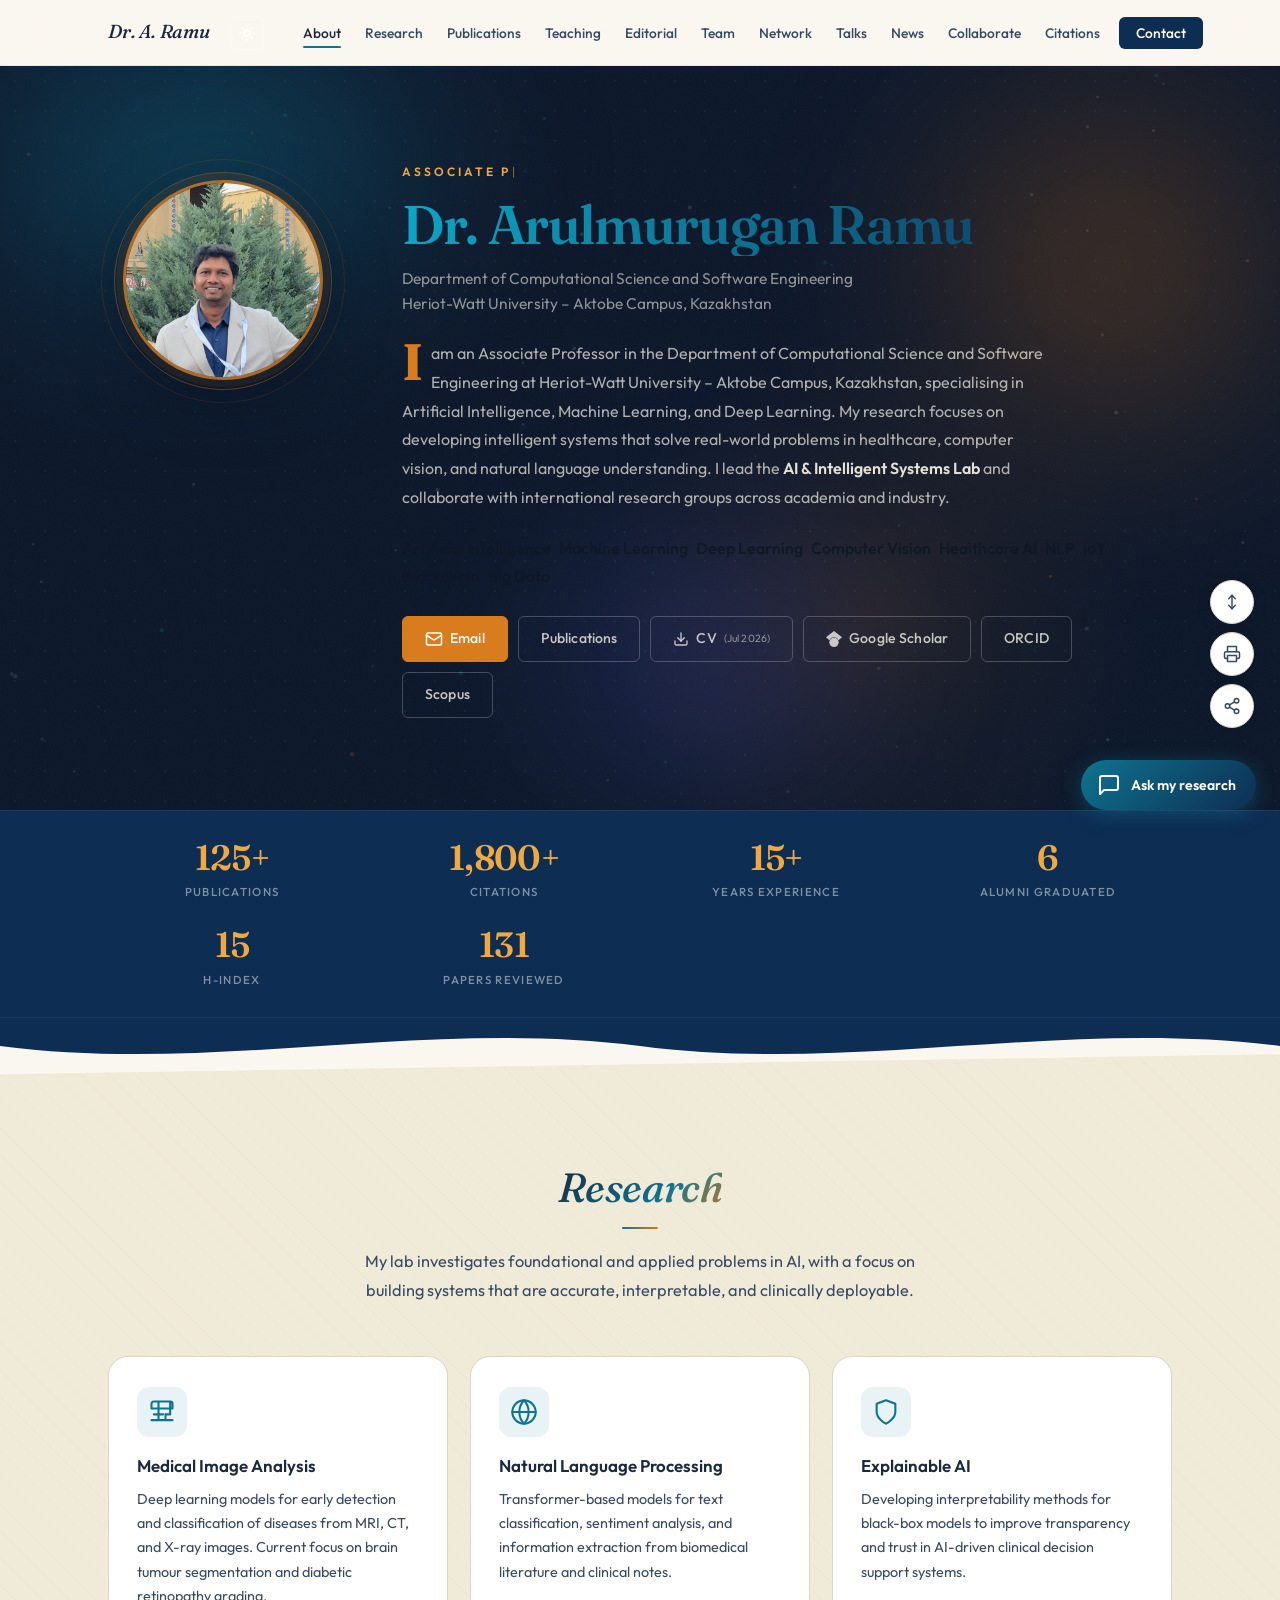
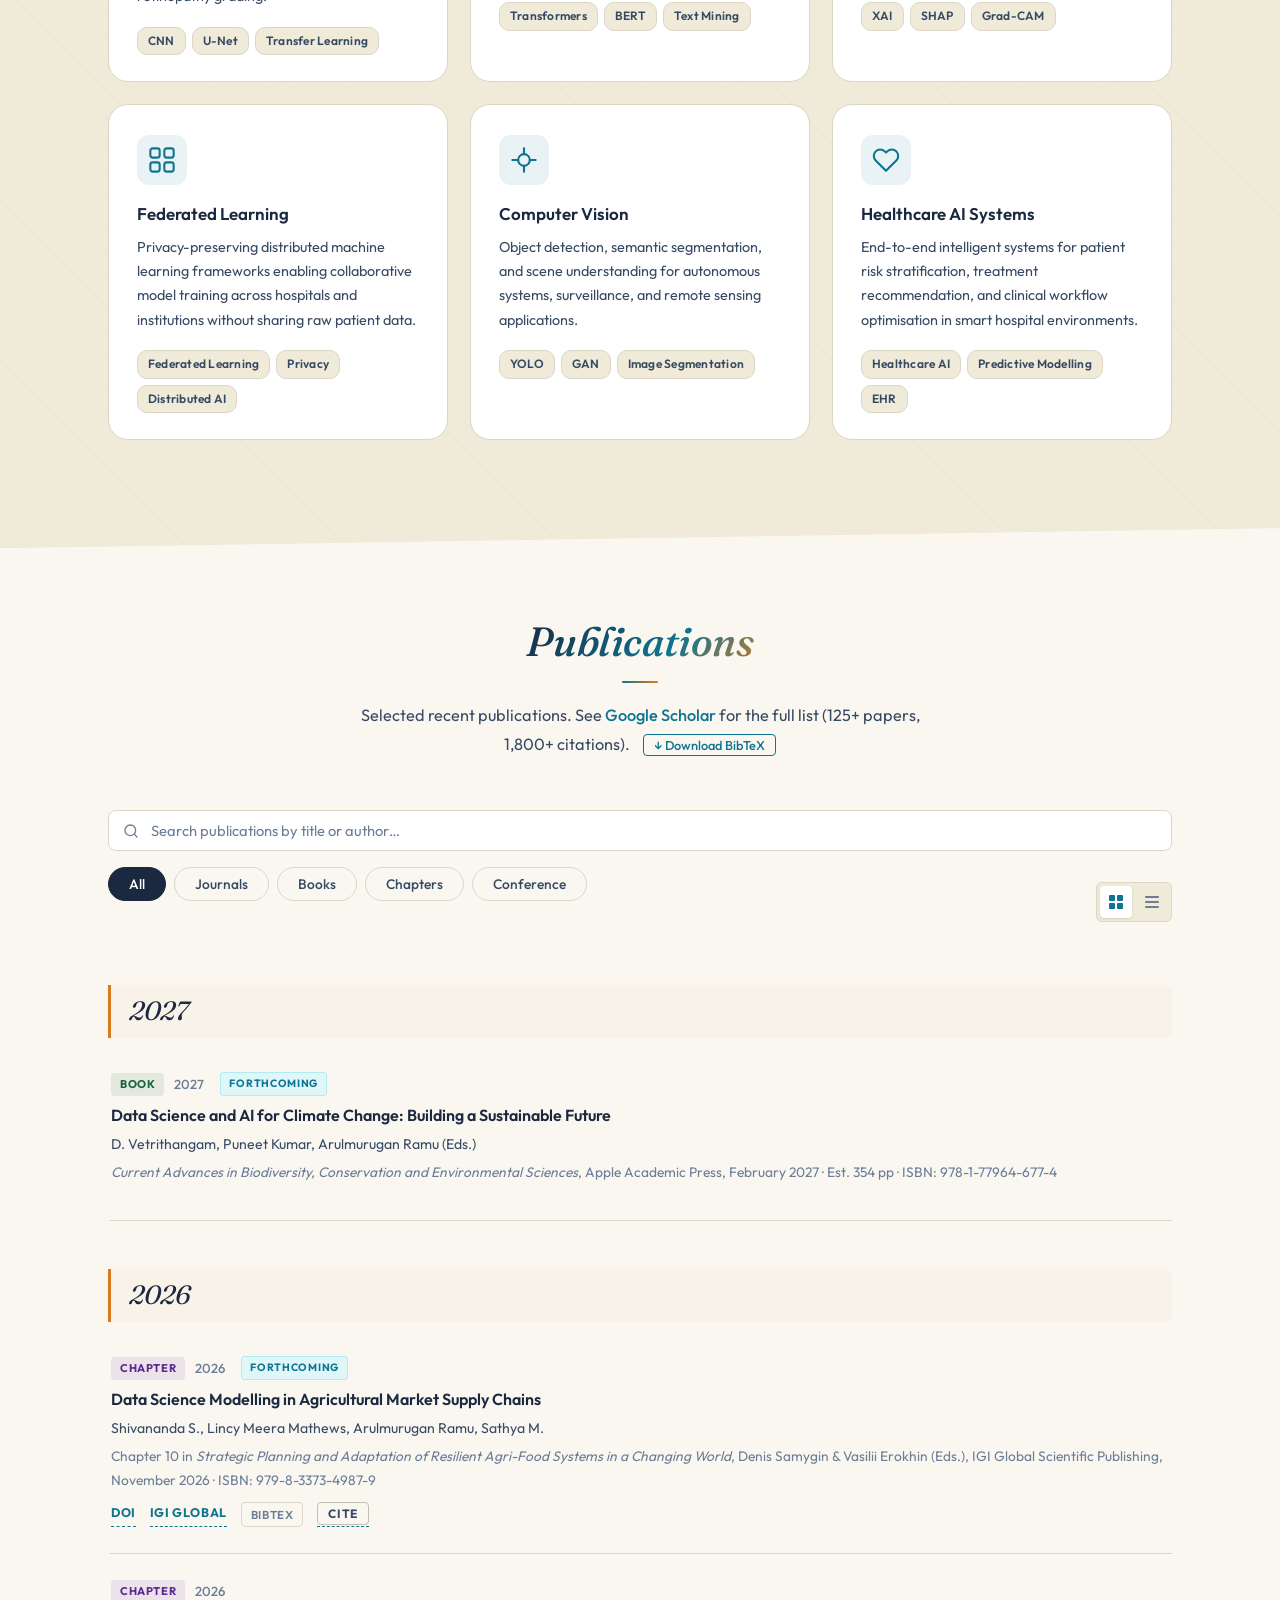
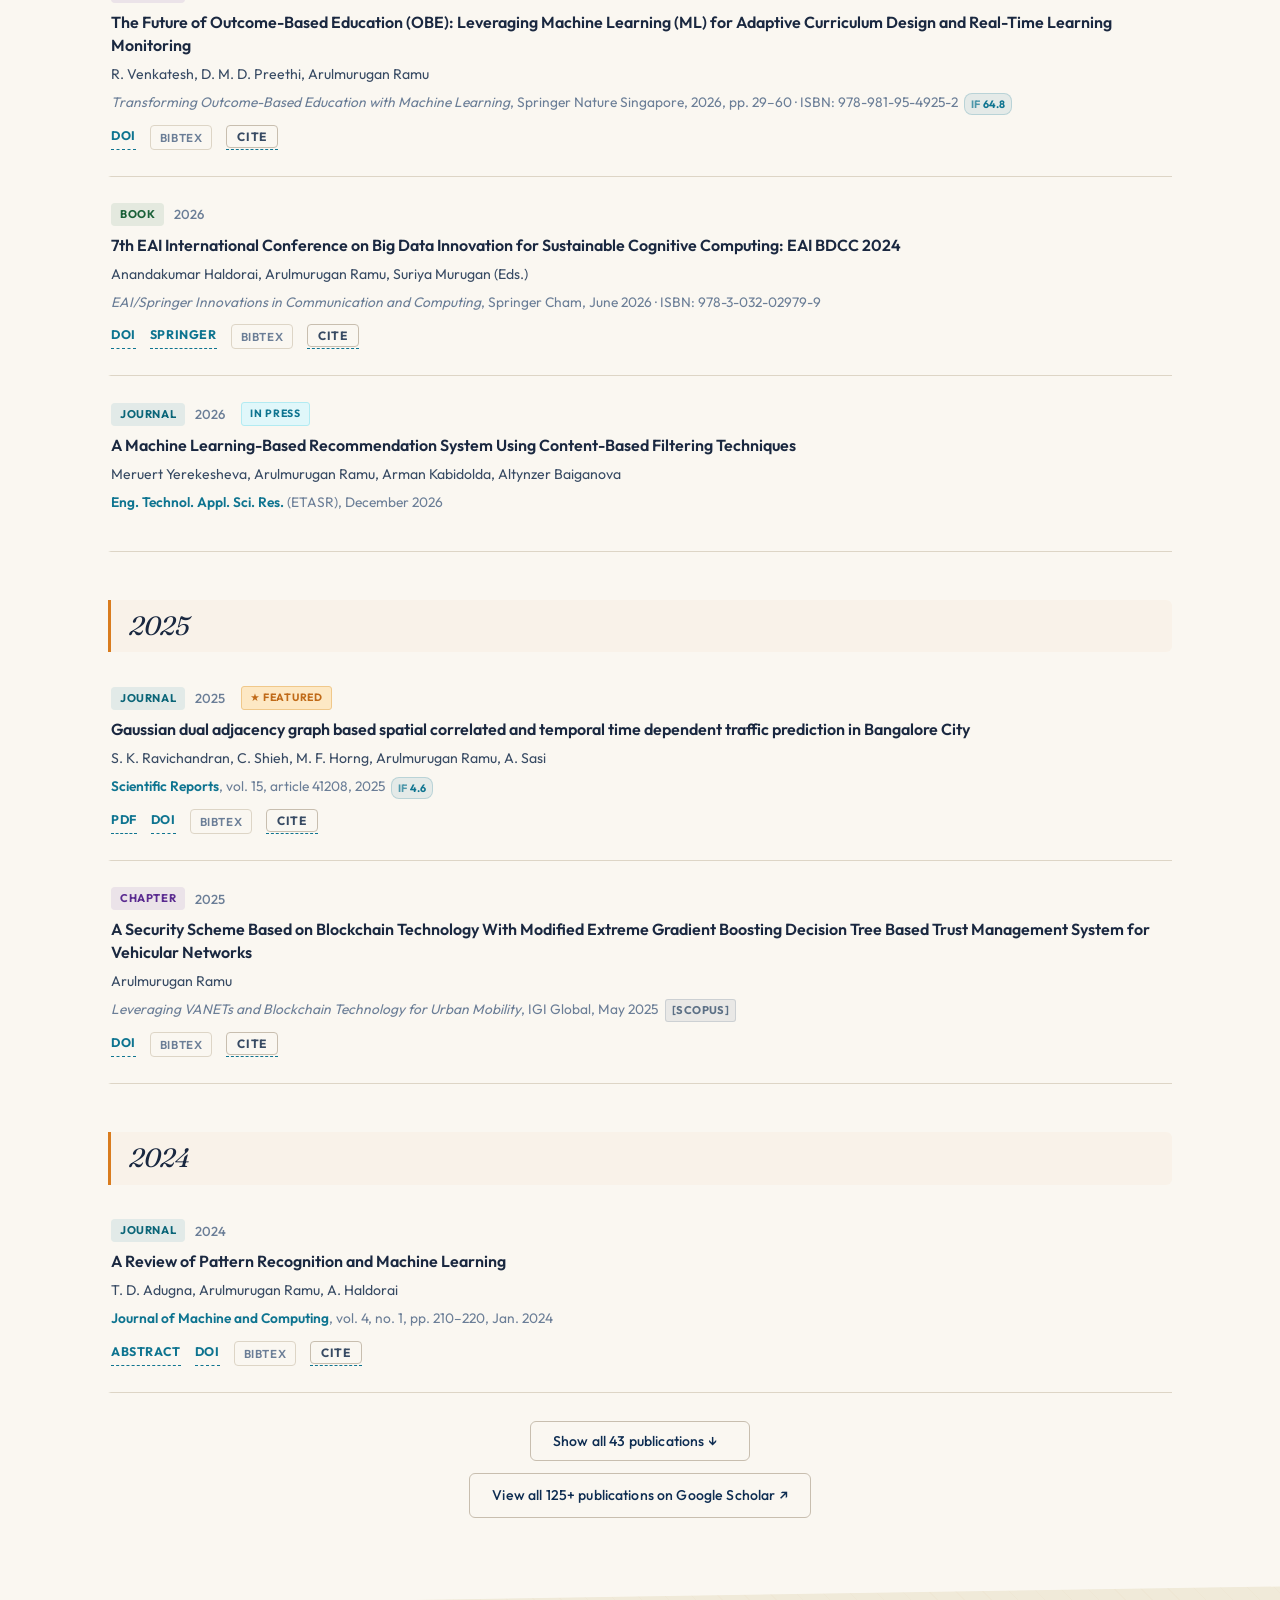
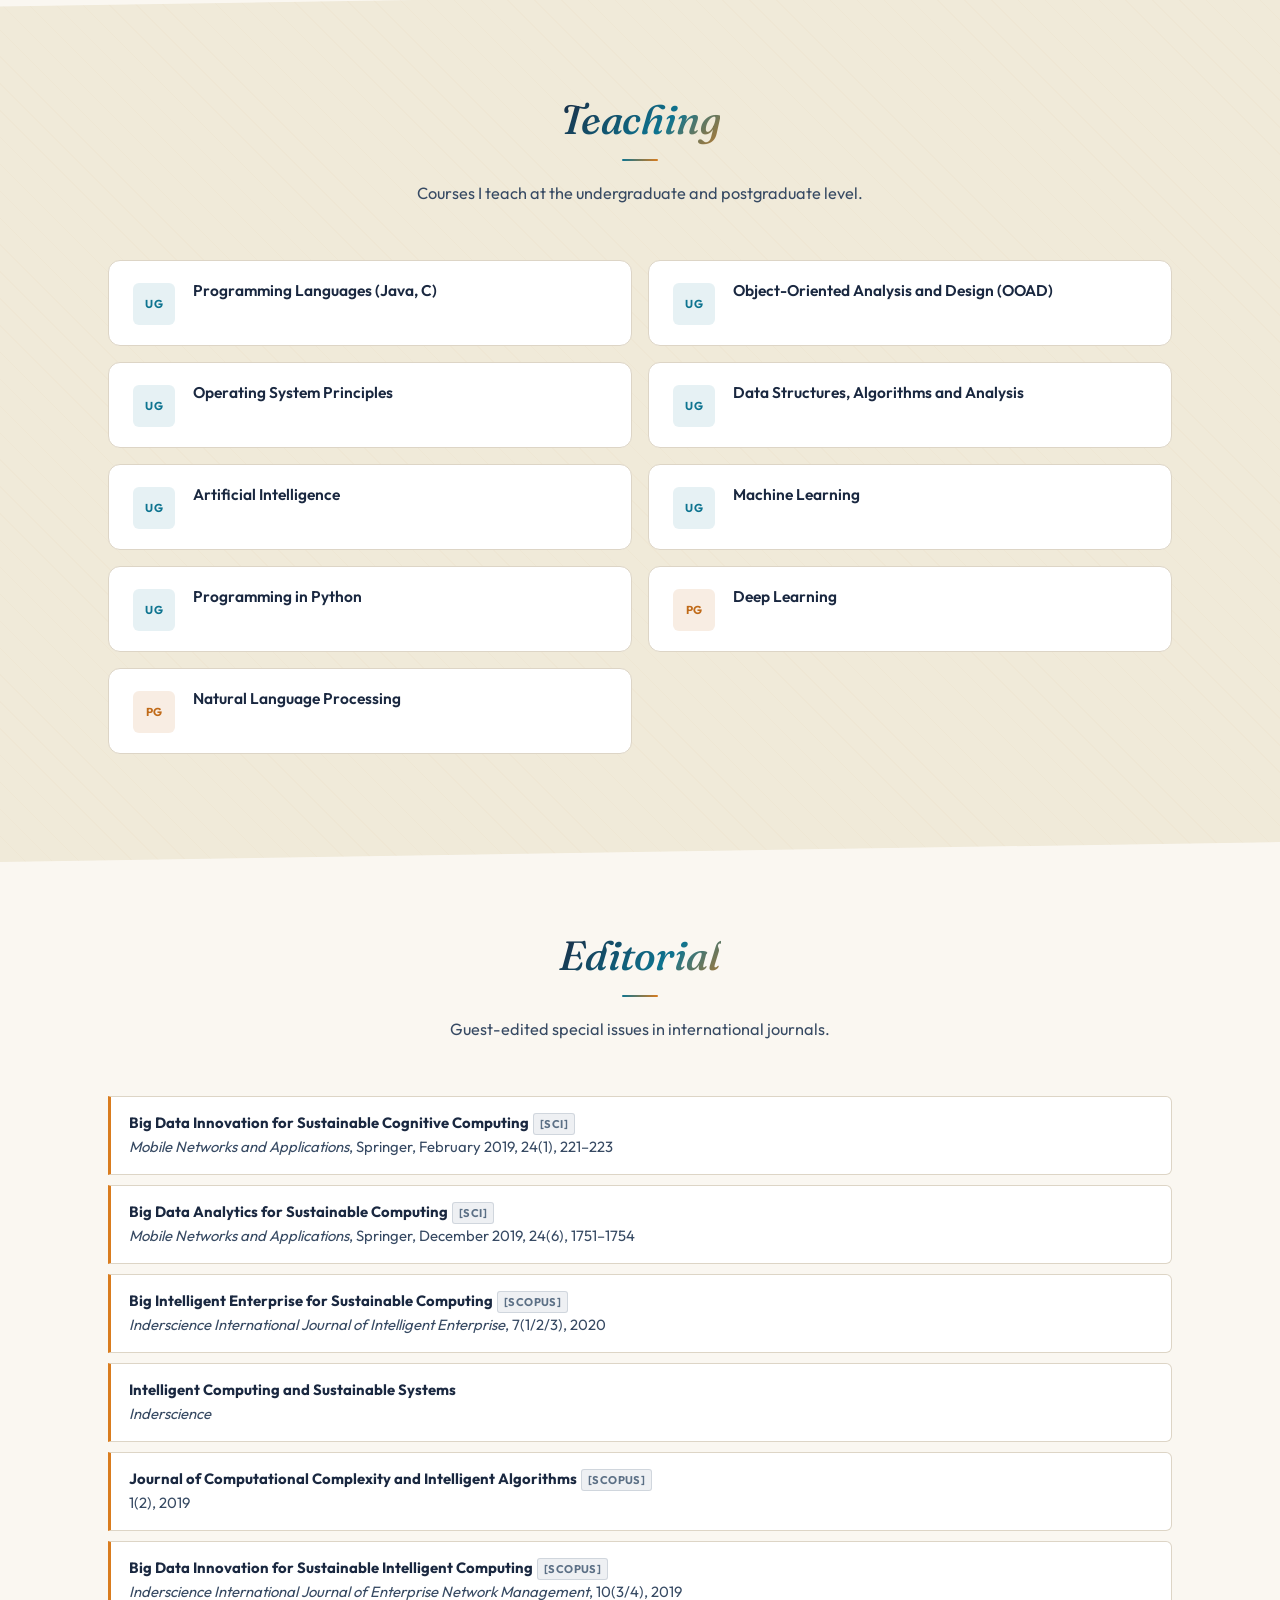
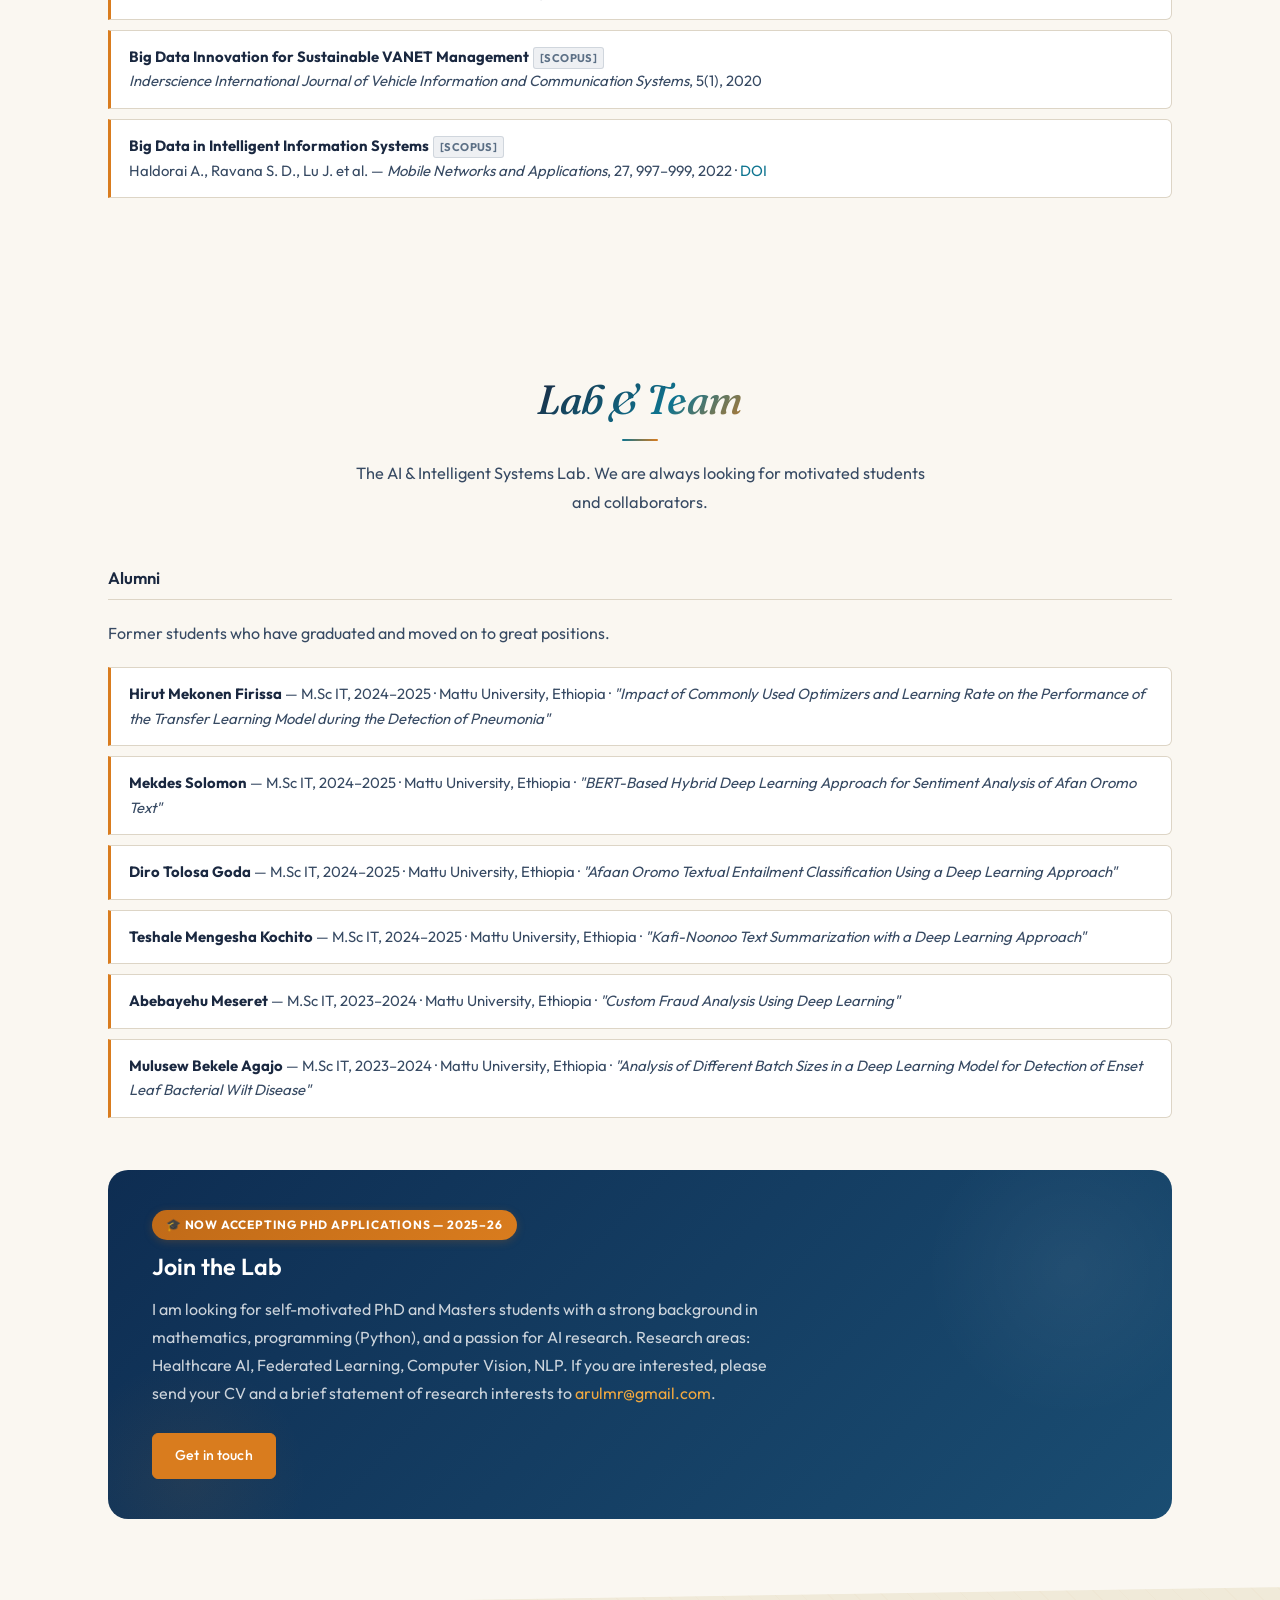
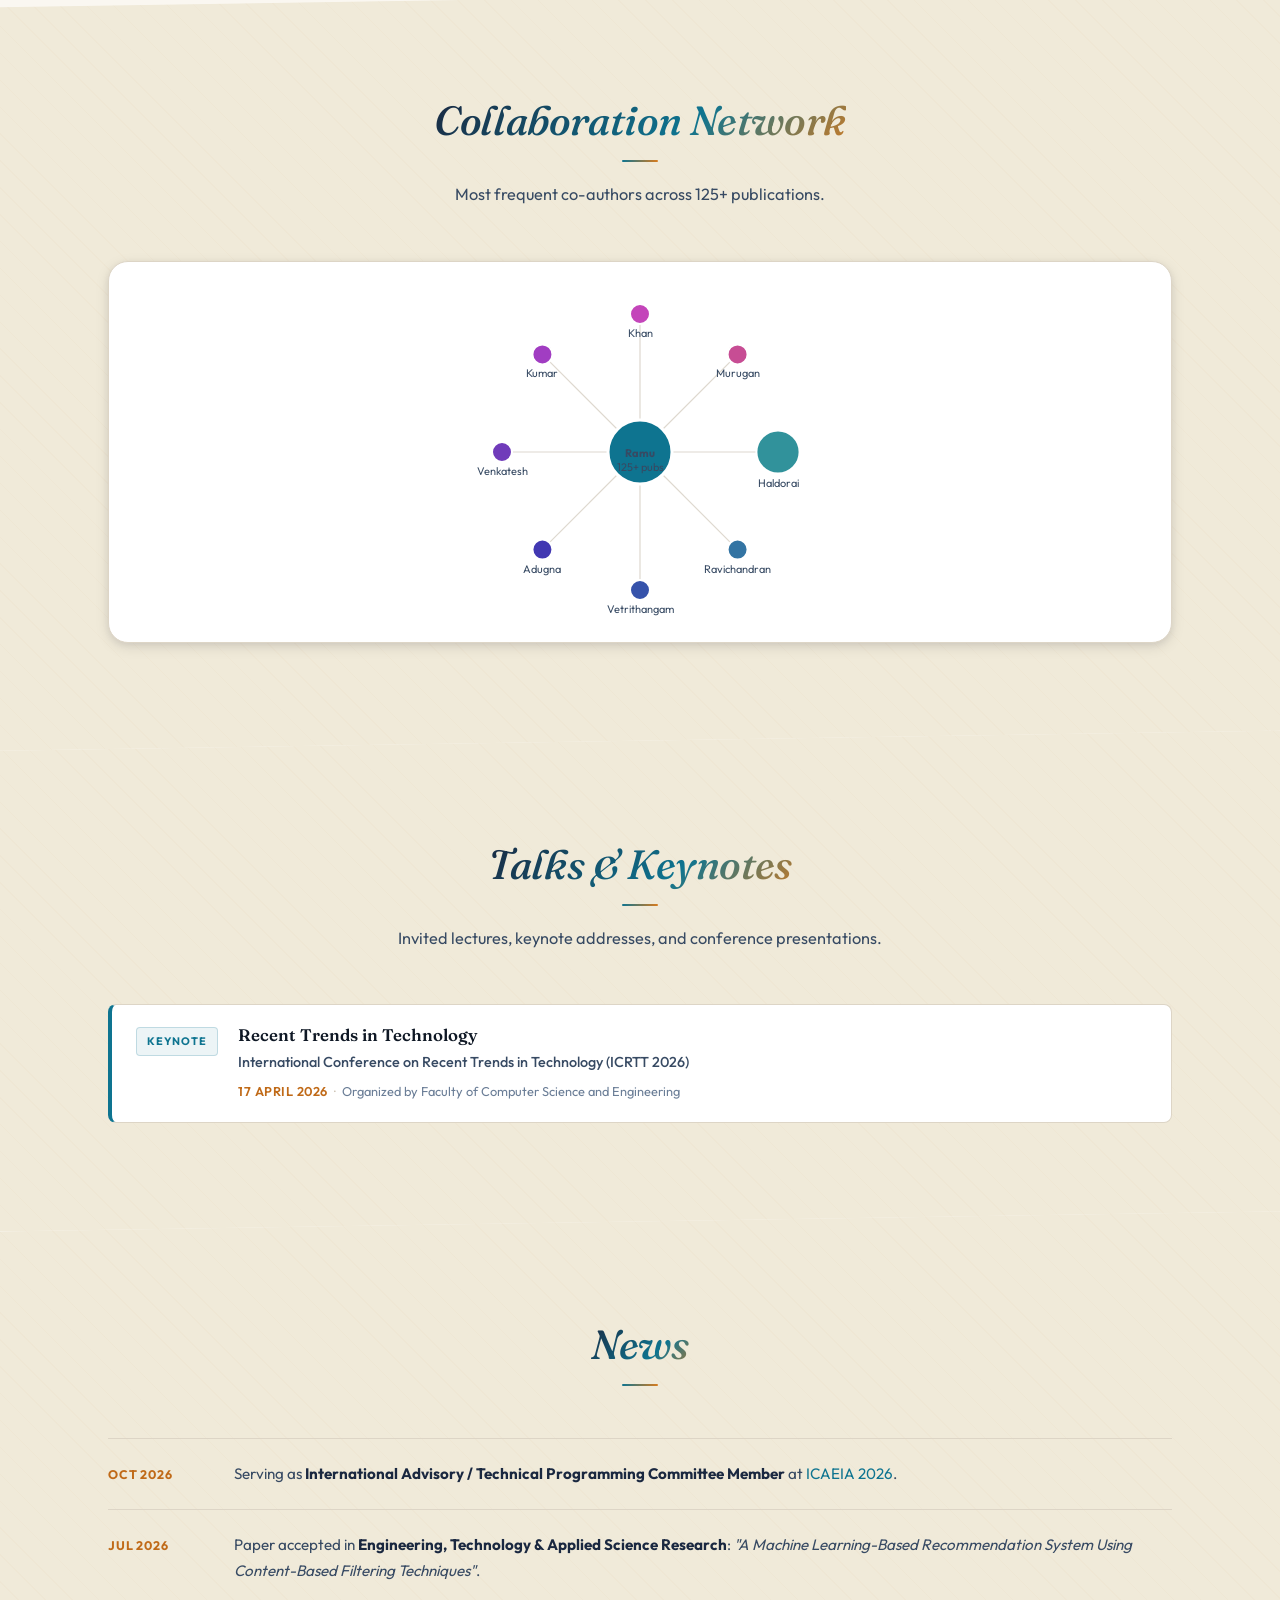
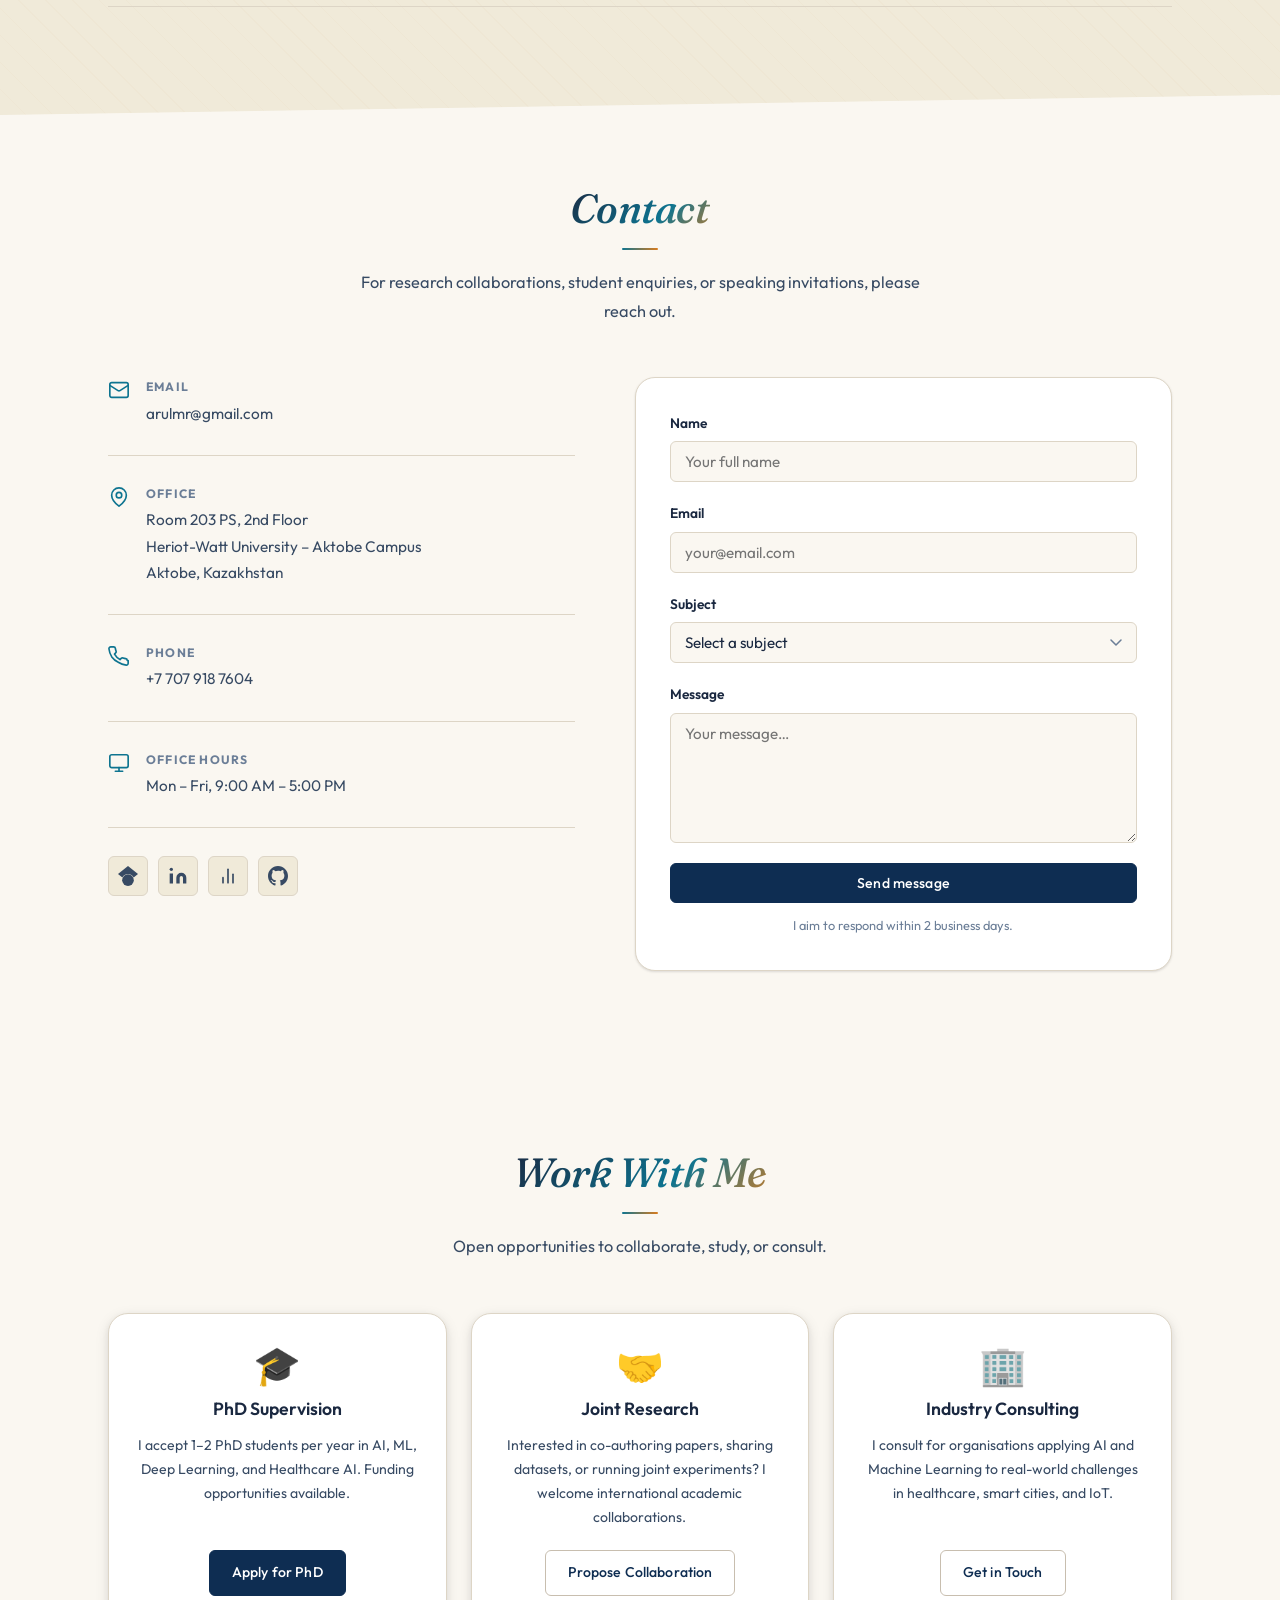
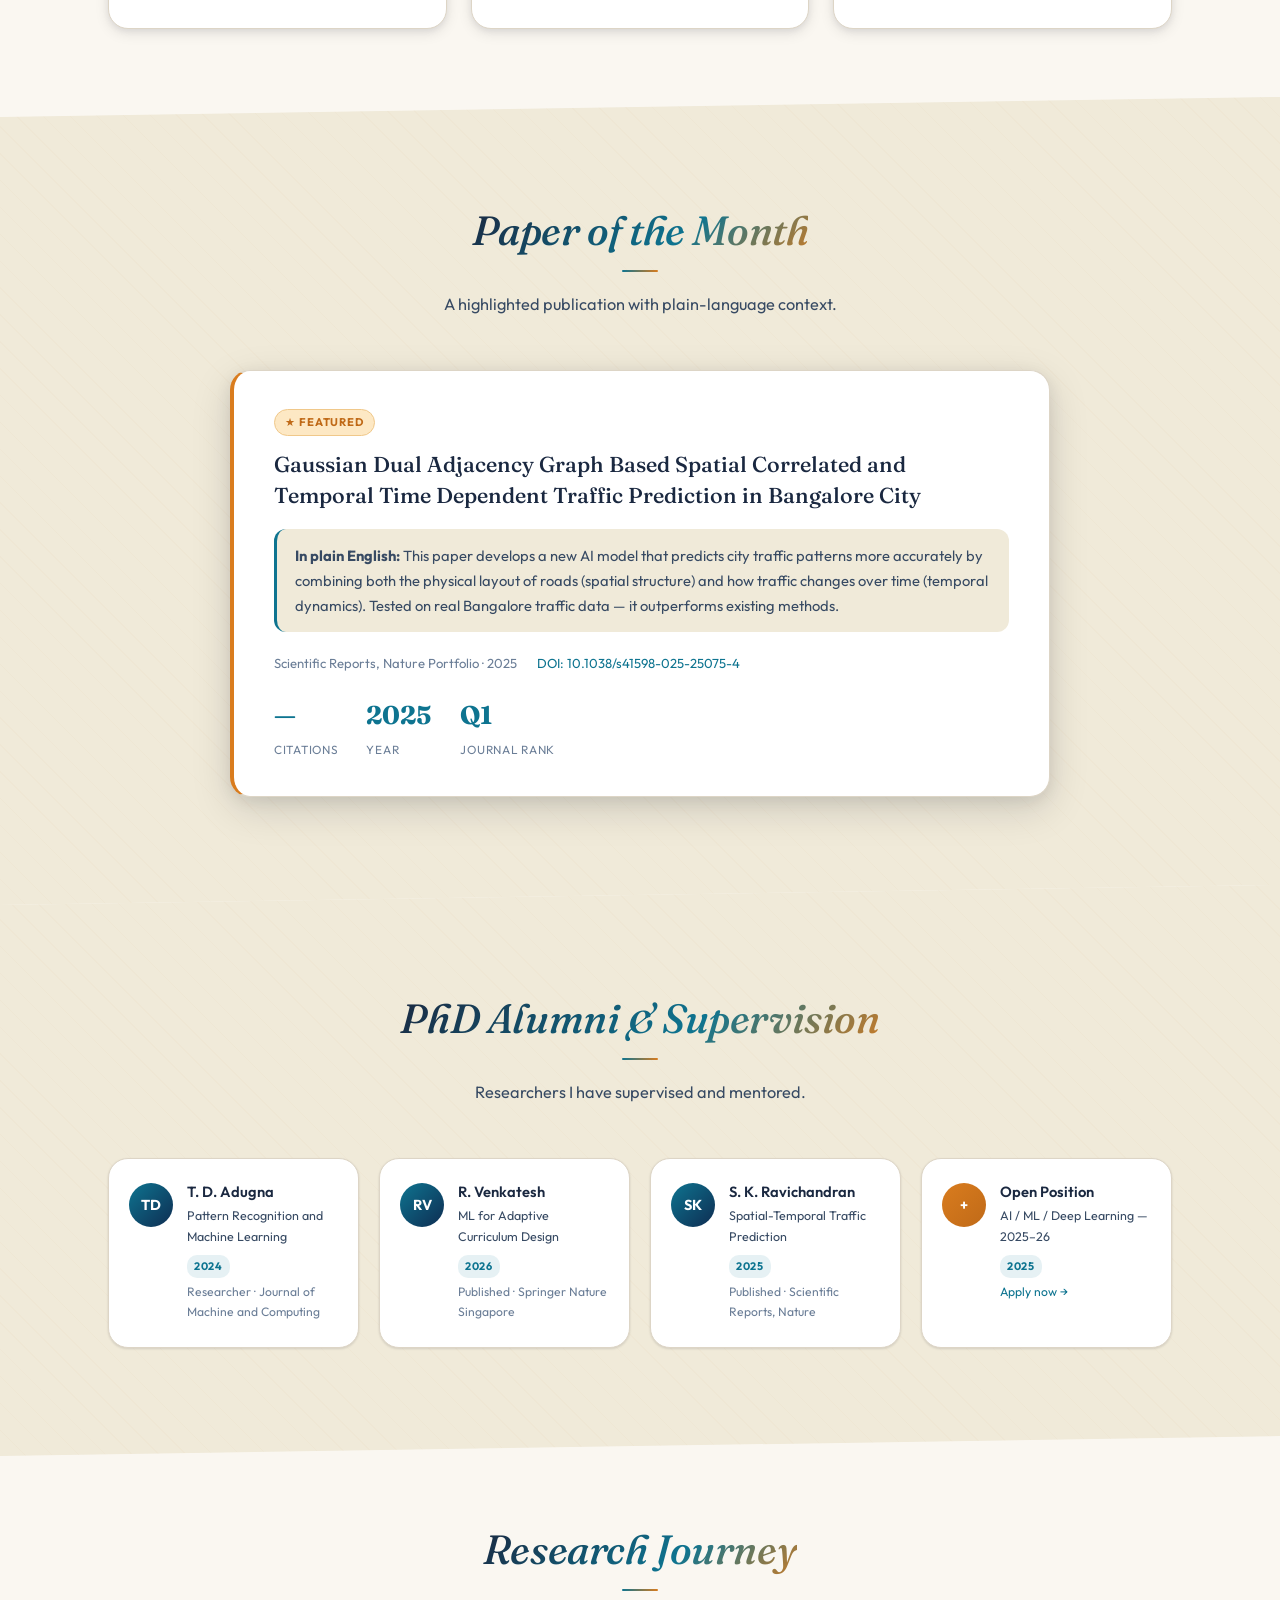
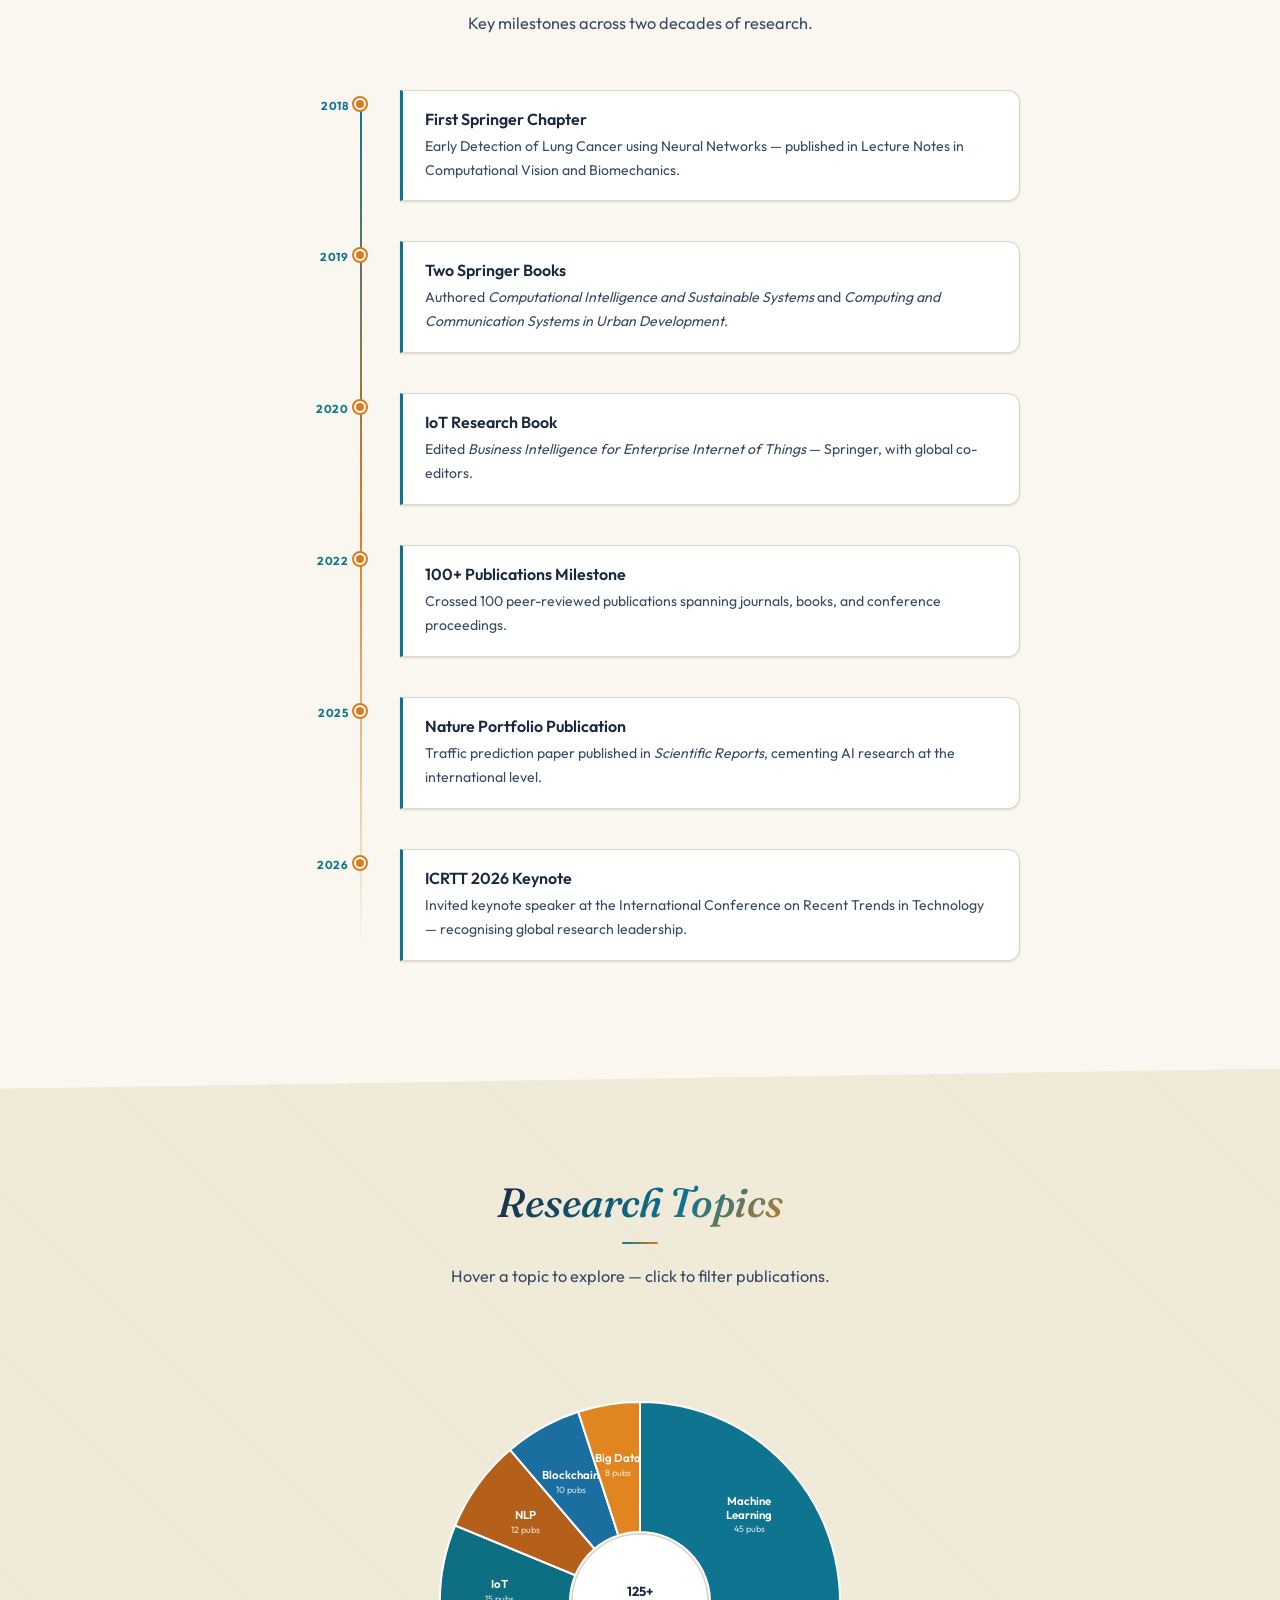
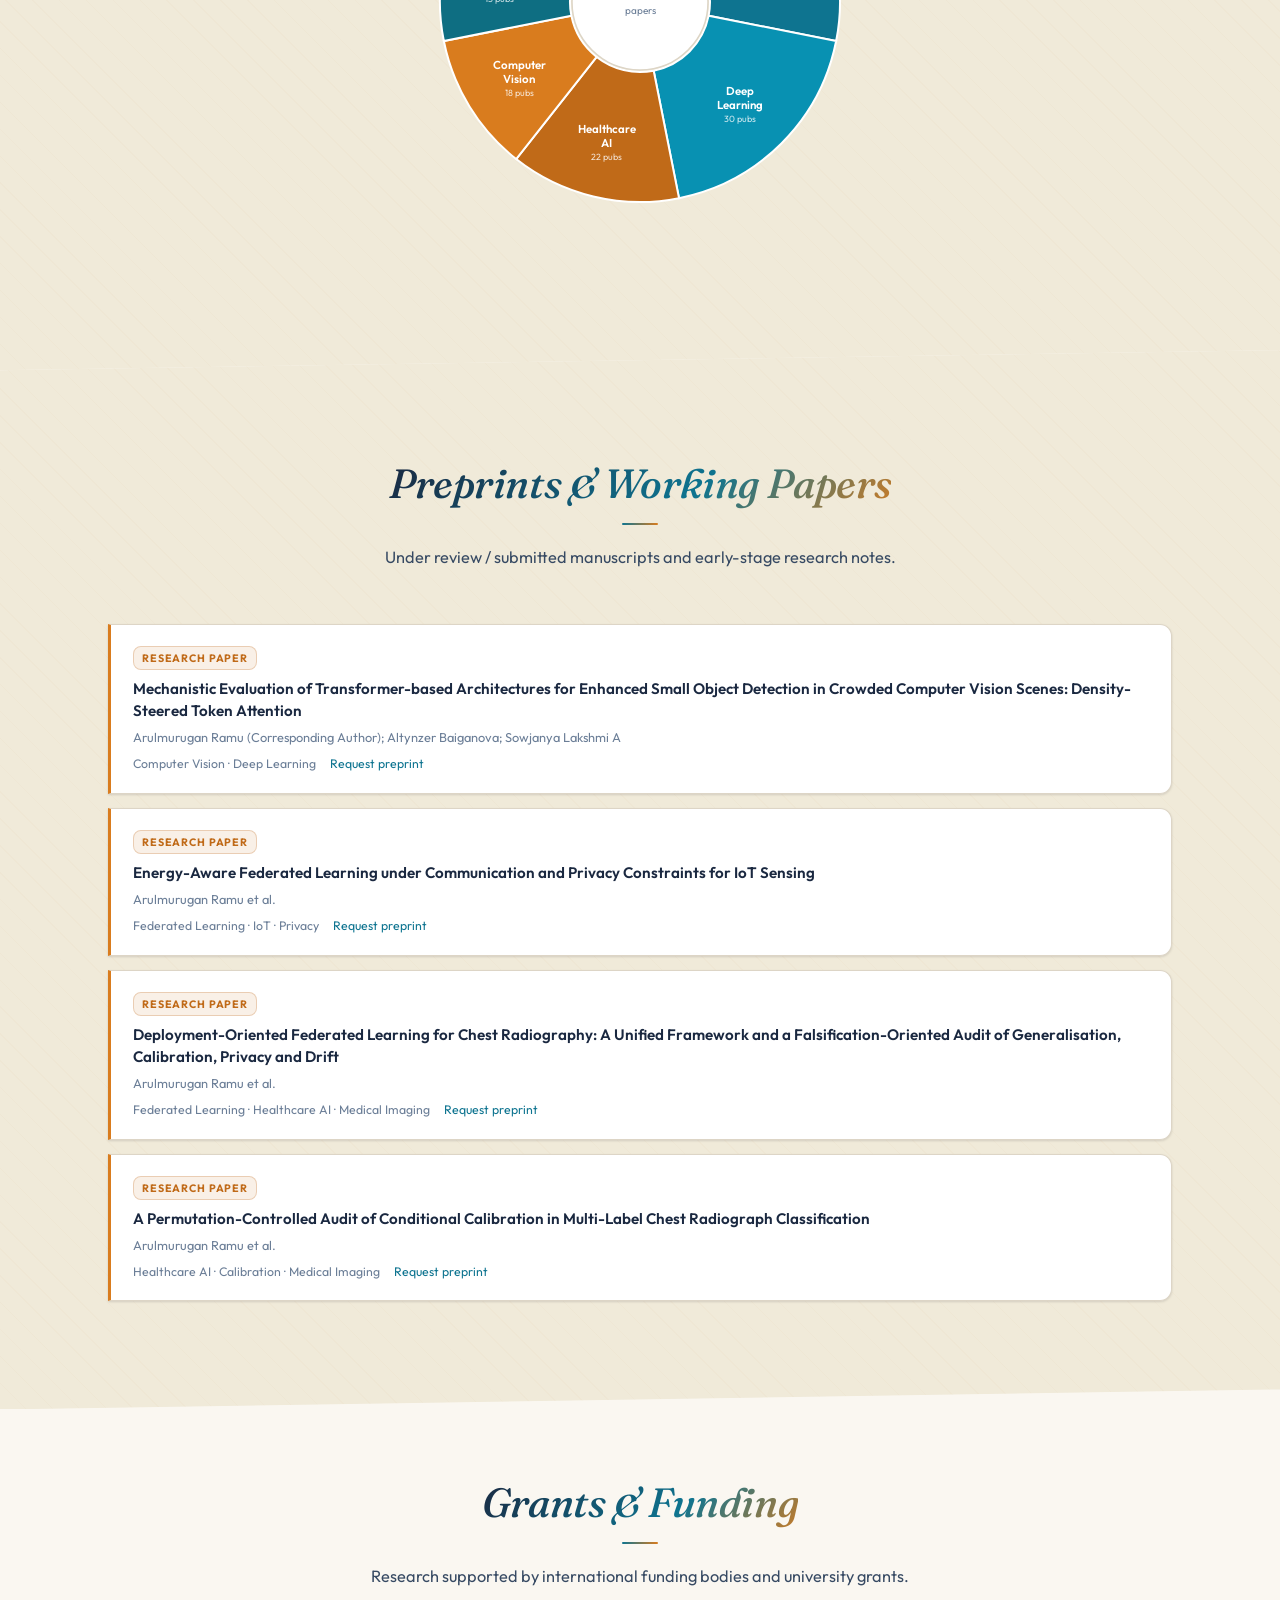
==== index.html @ d2f38e99 "feat: add ETASR journal paper (In Press, December 2026) with full author list" ====
<!DOCTYPE html>
<html lang="en">
<head>
  <meta charset="UTF-8" />
  <meta name="viewport" content="width=device-width, initial-scale=1.0" />
  <meta name="description" content="Dr. Arulmurugan Ramu — Associate Professor & Researcher, Department of Computational Science and Software Engineering, Heriot-Watt University – Aktobe Campus, Kazakhstan." />
  <title>Dr. Arulmurugan Ramu | Associate Professor & Researcher</title>
  <!-- Open Graph / Social sharing -->
  <meta property="og:type" content="website" />
  <meta property="og:url" content="https://arulmr0.github.io/" />
  <meta property="og:title" content="Dr. Arulmurugan Ramu | Associate Professor & Researcher" />
  <meta property="og:description" content="Associate Professor in AI & Machine Learning at Heriot-Watt University – Aktobe Campus. 125+ publications, 1,800+ citations." />
  <meta property="og:image" content="https://arulmr0.github.io/images/profile.jpg" />
  <meta name="twitter:card" content="summary_large_image" />
  <meta name="twitter:title" content="Dr. Arulmurugan Ramu | Associate Professor & Researcher" />
  <meta name="twitter:description" content="Associate Professor in AI & Machine Learning at Heriot-Watt University – Aktobe Campus. 125+ publications, 1,800+ citations." />
  <meta name="twitter:image" content="https://arulmr0.github.io/images/profile.jpg" />
  <link rel="stylesheet" href="css/style.css" />
</head>
<body>
<div id="cursorDot" aria-hidden="true"></div>
<div id="readingProgress" aria-hidden="true"></div>

  <!-- Navigation -->
  <header class="site-header" id="top">
    <nav class="nav container">
      <a href="#top" class="nav-brand">Dr. A. Ramu</a>
      <button class="dark-toggle" id="darkToggle" aria-label="Toggle dark mode" title="Toggle dark mode">
        <svg class="icon-sun" xmlns="http://www.w3.org/2000/svg" width="18" height="18" viewBox="0 0 24 24" fill="none" stroke="currentColor" stroke-width="2" stroke-linecap="round" stroke-linejoin="round"><circle cx="12" cy="12" r="4"/><path d="M12 2v2M12 20v2M4.93 4.93l1.41 1.41M17.66 17.66l1.41 1.41M2 12h2M20 12h2M6.34 17.66l-1.41 1.41M19.07 4.93l-1.41 1.41"/></svg>
        <svg class="icon-moon" xmlns="http://www.w3.org/2000/svg" width="18" height="18" viewBox="0 0 24 24" fill="none" stroke="currentColor" stroke-width="2" stroke-linecap="round" stroke-linejoin="round"><path d="M12 3a6 6 0 0 0 9 9 9 9 0 1 1-9-9Z"/></svg>
      </button>
      <button class="nav-toggle" id="navToggle" aria-label="Toggle menu" aria-expanded="false">
        <span></span><span></span><span></span>
      </button>
      <ul class="nav-links" id="navLinks">
        <li><a href="#about">About</a></li>
        <li><a href="#research">Research</a></li>
        <li><a href="#publications">Publications</a></li>
        <li><a href="#teaching">Teaching</a></li>
        <li><a href="#editorial">Editorial</a></li>
        <li><a href="#team">Team</a></li>
        <li><a href="#coauthors">Network</a></li>
        <li><a href="#talks">Talks</a></li>
        <li><a href="#news">News</a></li>
        <li><a href="#collaborate">Collaborate</a></li>
        <li><a href="#ss-feed">Citations</a></li>
        <li><a href="#contact" class="btn-nav">Contact</a></li>
      </ul>
    </nav>
  </header>

  <!-- Hero / About -->
  <section class="hero" id="about">
    <canvas id="heroCanvas" aria-hidden="true"></canvas>
    <!-- #13 Aurora blobs -->
    <div class="aurora-wrap" aria-hidden="true">
      <div class="aurora-blob aurora-blob-a"></div>
      <div class="aurora-blob aurora-blob-b"></div>
      <div class="aurora-blob aurora-blob-c"></div>
    </div>
    <div class="container hero-grid">
      <div class="hero-photo-wrap">
        <img src="images/profile.jpg" alt="Dr. Arulmurugan Ramu" class="hero-photo" />
      </div>
      <div class="hero-content">
        <p class="hero-tag"><span id="typewriter" aria-label="Associate Professor &amp; Researcher"></span><span class="typewriter-cursor">|</span></p>
        <h1>Dr. Arulmurugan Ramu</h1>
        <p class="hero-affiliation">
          Department of Computational Science and Software Engineering<br />
          Heriot-Watt University – Aktobe Campus, Kazakhstan
        </p>
        <p class="hero-bio">
          I am an Associate Professor in the Department of Computational Science and Software Engineering
          at Heriot-Watt University – Aktobe Campus, Kazakhstan, specialising in Artificial Intelligence,
          Machine Learning, and Deep Learning.
          My research focuses on developing intelligent systems that solve real-world problems
          in healthcare, computer vision, and natural language understanding.
          I lead the <strong>AI &amp; Intelligent Systems Lab</strong> and collaborate with
          international research groups across academia and industry.
        </p>
        <div class="hero-interests" id="heroTags">
          <button class="tag tag-filter-btn" data-topic="Artificial Intelligence">Artificial Intelligence</button>
          <button class="tag tag-filter-btn" data-topic="Machine Learning">Machine Learning</button>
          <button class="tag tag-filter-btn" data-topic="Deep Learning">Deep Learning</button>
          <button class="tag tag-filter-btn" data-topic="Computer Vision">Computer Vision</button>
          <button class="tag tag-filter-btn" data-topic="Healthcare AI">Healthcare AI</button>
          <button class="tag tag-filter-btn" data-topic="NLP">NLP</button>
          <button class="tag tag-filter-btn" data-topic="IoT">IoT</button>
          <button class="tag tag-filter-btn" data-topic="Blockchain">Blockchain</button>
          <button class="tag tag-filter-btn" data-topic="Big Data">Big Data</button>
        </div>
        <div class="hero-links">
          <a href="mailto:arulmr@gmail.com" class="btn btn-primary">
            <svg xmlns="http://www.w3.org/2000/svg" width="18" height="18" viewBox="0 0 24 24" fill="none" stroke="currentColor" stroke-width="2" stroke-linecap="round" stroke-linejoin="round" aria-hidden="true"><rect width="20" height="16" x="2" y="4" rx="2"/><path d="m22 7-8.97 5.7a1.94 1.94 0 0 1-2.06 0L2 7"/></svg>
            Email
          </a>
          <a href="#publications" class="btn btn-outline">Publications</a>
          <a href="cv.pdf" class="btn btn-outline" target="_blank" rel="noopener">
            <svg xmlns="http://www.w3.org/2000/svg" width="16" height="16" viewBox="0 0 24 24" fill="none" stroke="currentColor" stroke-width="2" stroke-linecap="round" stroke-linejoin="round" aria-hidden="true"><path d="M21 15v4a2 2 0 0 1-2 2H5a2 2 0 0 1-2-2v-4"/><polyline points="7 10 12 15 17 10"/><line x1="12" x2="12" y1="15" y2="3"/></svg>
            CV <span style="font-size:.75em;opacity:.65;font-weight:400">(Jul 2026)</span>
          </a>
          <a href="https://scholar.google.com/citations?user=vGGhoQ8AAAAJ&hl=en" class="btn btn-outline" target="_blank" rel="noopener" aria-label="Google Scholar profile">
            <svg xmlns="http://www.w3.org/2000/svg" width="16" height="16" viewBox="0 0 24 24" fill="currentColor" aria-hidden="true"><path d="M5.242 13.769 0 9.5 12 0l12 9.5-5.242 4.269C17.548 11.249 14.978 9.5 12 9.5c-2.977 0-5.548 1.748-6.758 4.269z"/><path d="M12 10a7 7 0 1 0 0 14 7 7 0 0 0 0-14z"/></svg>
            Google Scholar
          </a>
          <a href="https://orcid.org/0000-0003-1030-9565" class="btn btn-outline" target="_blank" rel="noopener" aria-label="ORCID profile">ORCID</a>
          <a href="https://www.scopus.com/authid/detail.uri?authorId=56996013100" class="btn btn-outline" target="_blank" rel="noopener" aria-label="Scopus profile">Scopus</a>
        </div>
      </div>
    </div>
  </section>

  <!-- Stats Bar -->
  <div class="stats-bar">
    <div class="container stats-grid">
      <div class="stat-item">
        <span class="stat-number">125+</span>
        <span class="stat-label">Publications</span>
      </div>
      <div class="stat-item">
        <span class="stat-number" id="liveCiteCount">1,800+</span>
        <span class="stat-label">Citations <span class="live-badge" id="liveBadge" title="Live from Semantic Scholar" style="display:none">●&nbsp;live</span></span>
      </div>
      <div class="stat-item">
        <span class="stat-number">15+</span>
        <span class="stat-label">Years Experience</span>
      </div>
      <div class="stat-item">
        <span class="stat-number">6</span>
        <span class="stat-label">Alumni Graduated</span>
      </div>
    </div>
  </div>

  <!-- Wave divider: dark → light -->
  <div class="wave-divider" aria-hidden="true">
    <svg viewBox="0 0 1440 56" preserveAspectRatio="none" xmlns="http://www.w3.org/2000/svg"><path d="M0,28 C240,56 480,0 720,28 C960,56 1200,0 1440,28 L1440,0 L0,0 Z" fill="var(--deep)"/></svg>
  </div>

  <!-- Research -->
  <section class="section section-alt" id="research">
    <div class="container">
      <div class="section-header">
        <h2>Research</h2>
        <p>My lab investigates foundational and applied problems in AI, with a focus on building systems that are accurate, interpretable, and clinically deployable.</p>
      </div>
      <div class="research-grid">
        <div class="research-card">
          <div class="research-icon" aria-hidden="true">
            <svg xmlns="http://www.w3.org/2000/svg" width="28" height="28" viewBox="0 0 24 24" fill="none" stroke="currentColor" stroke-width="1.8" stroke-linecap="round" stroke-linejoin="round"><path d="M9 3H5a2 2 0 0 0-2 2v4m6-6h10a2 2 0 0 1 2 2v4M9 3v11m0 0H5m4 0h4m6-11v11m0 0h-4m4 0h-4M3 9h18M3 19h18M9 14v5m6-5v5"/></svg>
          </div>
          <h3>Medical Image Analysis</h3>
          <p>Deep learning models for early detection and classification of diseases from MRI, CT, and X-ray images. Current focus on brain tumour segmentation and diabetic retinopathy grading.</p>
          <div class="research-tags">
            <span class="tag-sm">CNN</span>
            <span class="tag-sm">U-Net</span>
            <span class="tag-sm">Transfer Learning</span>
          </div>
        </div>

        <div class="research-card">
          <div class="research-icon" aria-hidden="true">
            <svg xmlns="http://www.w3.org/2000/svg" width="28" height="28" viewBox="0 0 24 24" fill="none" stroke="currentColor" stroke-width="1.8" stroke-linecap="round" stroke-linejoin="round"><circle cx="12" cy="12" r="10"/><path d="M12 2a14.5 14.5 0 0 0 0 20 14.5 14.5 0 0 0 0-20"/><path d="M2 12h20"/></svg>
          </div>
          <h3>Natural Language Processing</h3>
          <p>Transformer-based models for text classification, sentiment analysis, and information extraction from biomedical literature and clinical notes.</p>
          <div class="research-tags">
            <span class="tag-sm">Transformers</span>
            <span class="tag-sm">BERT</span>
            <span class="tag-sm">Text Mining</span>
          </div>
        </div>

        <div class="research-card">
          <div class="research-icon" aria-hidden="true">
            <svg xmlns="http://www.w3.org/2000/svg" width="28" height="28" viewBox="0 0 24 24" fill="none" stroke="currentColor" stroke-width="1.8" stroke-linecap="round" stroke-linejoin="round"><path d="M12 22s8-4 8-10V5l-8-3-8 3v7c0 6 8 10 8 10"/></svg>
          </div>
          <h3>Explainable AI</h3>
          <p>Developing interpretability methods for black-box models to improve transparency and trust in AI-driven clinical decision support systems.</p>
          <div class="research-tags">
            <span class="tag-sm">XAI</span>
            <span class="tag-sm">SHAP</span>
            <span class="tag-sm">Grad-CAM</span>
          </div>
        </div>

        <div class="research-card">
          <div class="research-icon" aria-hidden="true">
            <svg xmlns="http://www.w3.org/2000/svg" width="28" height="28" viewBox="0 0 24 24" fill="none" stroke="currentColor" stroke-width="1.8" stroke-linecap="round" stroke-linejoin="round"><rect width="8" height="8" x="2" y="2" rx="2"/><rect width="8" height="8" x="14" y="2" rx="2"/><rect width="8" height="8" x="2" y="14" rx="2"/><rect width="8" height="8" x="14" y="14" rx="2"/></svg>
          </div>
          <h3>Federated Learning</h3>
          <p>Privacy-preserving distributed machine learning frameworks enabling collaborative model training across hospitals and institutions without sharing raw patient data.</p>
          <div class="research-tags">
            <span class="tag-sm">Federated Learning</span>
            <span class="tag-sm">Privacy</span>
            <span class="tag-sm">Distributed AI</span>
          </div>
        </div>

        <div class="research-card">
          <div class="research-icon" aria-hidden="true">
            <svg xmlns="http://www.w3.org/2000/svg" width="28" height="28" viewBox="0 0 24 24" fill="none" stroke="currentColor" stroke-width="1.8" stroke-linecap="round" stroke-linejoin="round"><path d="M2 12h5"/><path d="M17 12h5"/><path d="M12 2v5"/><path d="M12 17v5"/><circle cx="12" cy="12" r="5"/></svg>
          </div>
          <h3>Computer Vision</h3>
          <p>Object detection, semantic segmentation, and scene understanding for autonomous systems, surveillance, and remote sensing applications.</p>
          <div class="research-tags">
            <span class="tag-sm">YOLO</span>
            <span class="tag-sm">GAN</span>
            <span class="tag-sm">Image Segmentation</span>
          </div>
        </div>

        <div class="research-card">
          <div class="research-icon" aria-hidden="true">
            <svg xmlns="http://www.w3.org/2000/svg" width="28" height="28" viewBox="0 0 24 24" fill="none" stroke="currentColor" stroke-width="1.8" stroke-linecap="round" stroke-linejoin="round"><path d="M20.84 4.61a5.5 5.5 0 0 0-7.78 0L12 5.67l-1.06-1.06a5.5 5.5 0 0 0-7.78 7.78l1.06 1.06L12 21.23l7.78-7.78 1.06-1.06a5.5 5.5 0 0 0 0-7.78z"/></svg>
          </div>
          <h3>Healthcare AI Systems</h3>
          <p>End-to-end intelligent systems for patient risk stratification, treatment recommendation, and clinical workflow optimisation in smart hospital environments.</p>
          <div class="research-tags">
            <span class="tag-sm">Healthcare AI</span>
            <span class="tag-sm">Predictive Modelling</span>
            <span class="tag-sm">EHR</span>
          </div>
        </div>
      </div>
    </div>
  </section>

  <!-- Publications -->
  <section class="section" id="publications">
    <div class="container">
      <div class="section-header">
        <h2>Publications</h2>
        <p>Selected recent publications. See
          <a href="https://scholar.google.com/citations?user=vGGhoQ8AAAAJ&hl=en" target="_blank" rel="noopener">Google Scholar</a>
          for the full list (125+ papers, 1,800+ citations).
          <a href="publications.bib" download class="bib-dl-link">↓ Download BibTeX</a>
        </p>
      </div>


      <div class="pub-search-wrap">
        <input type="search" id="pubSearch" class="pub-search" placeholder="Search publications by title or author…" aria-label="Search publications" />
      </div>

      <div class="pub-toolbar">
        <div class="pub-filters" role="group" aria-label="Filter publications">
          <button class="pub-filter active" data-filter="all">All</button>
          <button class="pub-filter" data-filter="journal">Journals</button>
          <button class="pub-filter" data-filter="book">Books</button>
          <button class="pub-filter" data-filter="chapter">Chapters</button>
          <button class="pub-filter" data-filter="conference">Conference</button>
        </div>
        <div class="pub-view-toggle" role="group" aria-label="View mode">
          <button class="view-btn active" id="viewGrid" title="Grid view" aria-pressed="true">
            <svg width="16" height="16" viewBox="0 0 16 16" fill="currentColor"><rect x="1" y="1" width="6" height="6" rx="1"/><rect x="9" y="1" width="6" height="6" rx="1"/><rect x="1" y="9" width="6" height="6" rx="1"/><rect x="9" y="9" width="6" height="6" rx="1"/></svg>
          </button>
          <button class="view-btn" id="viewTimeline" title="Timeline view" aria-pressed="false">
            <svg width="16" height="16" viewBox="0 0 16 16" fill="currentColor"><rect x="1" y="2" width="14" height="2" rx="1"/><rect x="1" y="7" width="14" height="2" rx="1"/><rect x="1" y="12" width="14" height="2" rx="1"/></svg>
          </button>
        </div>
      </div>

      <div class="pub-list" id="pubList">

        <article class="pub-item" data-type="book" data-year="2027">
          <div class="pub-meta">
            <span class="pub-badge book">Book</span>
            <span class="pub-year">2027</span>
            <span style="display:inline-flex;align-items:center;font-size:.66rem;font-weight:700;text-transform:uppercase;letter-spacing:.7px;color:#0e7490;background:#e0f7fa;border:1px solid #b2ebf2;padding:2px 8px;border-radius:3px;margin-left:6px;">Forthcoming</span>
          </div>
          <h3 class="pub-title">Data Science and AI for Climate Change: Building a Sustainable Future</h3>
          <p class="pub-authors">D. Vetrithangam, Puneet Kumar, Arulmurugan Ramu (Eds.)</p>
          <p class="pub-venue"><em>Current Advances in Biodiversity, Conservation and Environmental Sciences</em>, Apple Academic Press, February 2027 · Est. 354 pp · ISBN: 978-1-77964-677-4</p>
        </article>

        <article class="pub-item" data-type="chapter" data-year="2026">
          <div class="pub-meta">
            <span class="pub-badge chapter">Chapter</span>
            <span class="pub-year">2026</span>
            <span style="display:inline-flex;align-items:center;font-size:.66rem;font-weight:700;text-transform:uppercase;letter-spacing:.7px;color:#0e7490;background:#e0f7fa;border:1px solid #b2ebf2;padding:2px 8px;border-radius:3px;margin-left:6px;">Forthcoming</span>
          </div>
          <h3 class="pub-title">Data Science Modelling in Agricultural Market Supply Chains</h3>
          <p class="pub-authors">Shivananda S., Lincy Meera Mathews, Arulmurugan Ramu, Sathya M.</p>
          <p class="pub-venue">Chapter 10 in <em>Strategic Planning and Adaptation of Resilient Agri-Food Systems in a Changing World</em>, Denis Samygin &amp; Vasilii Erokhin (Eds.), IGI Global Scientific Publishing, November 2026 · ISBN: 979-8-3373-4987-9</p>
          <div class="pub-links">
            <a href="https://doi.org/10.4018/979-8-3373-4987-9.ch010" class="pub-link" target="_blank" rel="noopener">DOI</a>
            <a href="https://www.igi-global.com/book/strategic-planning-adaptation-resilient-agri/380783" class="pub-link" target="_blank" rel="noopener">IGI Global</a>
          </div>
        </article>

        <article class="pub-item" data-type="chapter" data-year="2026">
          <div class="pub-meta">
            <span class="pub-badge chapter">Chapter</span>
            <span class="pub-year">2026</span>
          </div>
          <h3 class="pub-title">
            <a href="https://doi.org/10.1007/978-981-95-4925-2_2" target="_blank" rel="noopener">The Future of Outcome-Based Education (OBE): Leveraging Machine Learning (ML) for Adaptive Curriculum Design and Real-Time Learning Monitoring</a>
          </h3>
          <p class="pub-authors">R. Venkatesh, D. M. D. Preethi, Arulmurugan Ramu</p>
          <p class="pub-venue"><em>Transforming Outcome-Based Education with Machine Learning</em>, Springer Nature Singapore, 2026, pp. 29–60 · ISBN: 978-981-95-4925-2</p>
          <div class="pub-links">
            <a href="https://doi.org/10.1007/978-981-95-4925-2_2" class="pub-link" target="_blank" rel="noopener">DOI</a>
          </div>
        </article>

        <article class="pub-item" data-type="book" data-year="2026">
          <div class="pub-meta">
            <span class="pub-badge book">Book</span>
            <span class="pub-year">2026</span>
          </div>
          <h3 class="pub-title">
            <a href="https://doi.org/10.1007/978-3-032-02979-9" target="_blank" rel="noopener">7th EAI International Conference on Big Data Innovation for Sustainable Cognitive Computing: EAI BDCC 2024</a>
          </h3>
          <p class="pub-authors">Anandakumar Haldorai, Arulmurugan Ramu, Suriya Murugan (Eds.)</p>
          <p class="pub-venue"><em>EAI/Springer Innovations in Communication and Computing</em>, Springer Cham, June 2026 · ISBN: 978-3-032-02979-9</p>
          <div class="pub-links">
            <a href="https://doi.org/10.1007/978-3-032-02979-9" class="pub-link" target="_blank" rel="noopener">DOI</a>
            <a href="https://link.springer.com/book/10.1007/978-3-032-02979-9" class="pub-link" target="_blank" rel="noopener">Springer</a>
          </div>
        </article>

        <article class="pub-item" data-type="journal" data-year="2026">
          <div class="pub-meta">
            <span class="pub-badge journal">Journal</span>
            <span class="pub-year">2026</span>
            <span style="display:inline-flex;align-items:center;font-size:.66rem;font-weight:700;text-transform:uppercase;letter-spacing:.7px;color:#0e7490;background:#e0f7fa;border:1px solid #b2ebf2;padding:2px 8px;border-radius:3px;margin-left:6px;">In Press</span>
          </div>
          <h3 class="pub-title">A Machine Learning-Based Recommendation System Using Content-Based Filtering Techniques</h3>
          <p class="pub-authors">Meruert Yerekesheva, Arulmurugan Ramu, Arman Kabidolda, Altynzer Baiganova</p>
          <p class="pub-venue"><em>Eng. Technol. Appl. Sci. Res.</em> (ETASR), December 2026</p>
        </article>

        <article class="pub-item pub-featured" data-type="journal" data-year="2025">
          <div class="pub-meta">
            <span class="pub-badge journal">Journal</span>
            <span class="pub-year">2025</span>
            <span class="pub-featured-badge">★ Featured</span>
          </div>
          <h3 class="pub-title">
            <a href="https://www.nature.com/articles/s41598-025-25075-4" target="_blank" rel="noopener">Gaussian dual adjacency graph based spatial correlated and temporal time dependent traffic prediction in Bangalore City</a>
          </h3>
          <p class="pub-authors">S. K. Ravichandran, C. Shieh, M. F. Horng, Arulmurugan Ramu, A. Sasi</p>
          <p class="pub-venue"><em>Scientific Reports</em>, vol. 15, article 41208, 2025</p>
          <div class="pub-links">
            <a href="https://www.nature.com/articles/s41598-025-25075-4.pdf" class="pub-link" target="_blank" rel="noopener">PDF</a>
            <a href="https://doi.org/10.1038/s41598-025-25075-4" class="pub-link" target="_blank" rel="noopener">DOI</a>
          </div>
        </article>

        <article class="pub-item" data-type="journal" data-year="2024">
          <div class="pub-meta">
            <span class="pub-badge journal">Journal</span>
            <span class="pub-year">2024</span>
          </div>
          <h3 class="pub-title">
            <a href="https://doi.org/10.53759/7669/jmc202404020" target="_blank" rel="noopener">A Review of Pattern Recognition and Machine Learning</a>
          </h3>
          <p class="pub-authors">T. D. Adugna, Arulmurugan Ramu, A. Haldorai</p>
          <p class="pub-venue"><em>Journal of Machine and Computing</em>, vol. 4, no. 1, pp. 210–220, Jan. 2024</p>
          <div class="pub-links">
            <a href="https://anapub.co.ke/journals/jmc/jmc_abstract/2024/jmc_volume_04_issue_01/jmc_volume4_issue1_20.html" class="pub-link" target="_blank" rel="noopener">Abstract</a>
            <a href="https://doi.org/10.53759/7669/jmc202404020" class="pub-link" target="_blank" rel="noopener">DOI</a>
          </div>
        </article>

        <article class="pub-item" data-type="journal" data-year="2024">
          <div class="pub-meta">
            <span class="pub-badge journal">Journal</span>
            <span class="pub-year">2024</span>
          </div>
          <h3 class="pub-title">
            <a href="https://doi.org/10.53759/0088/JBSHA20240406" target="_blank" rel="noopener">Techniques, Advantages and Limitations of Neuroimaging: A Systematic Review</a>
          </h3>
          <p class="pub-authors">Arulmurugan Ramu, A. Haldorai</p>
          <p class="pub-venue"><em>Journal of Biomedical and Sustainable Healthcare Applications</em>, vol. 4, no. 1, pp. 054–062, Jan. 2024</p>
          <div class="pub-links">
            <a href="https://anapub.co.ke/journals/jbsha/jbsha_pdf/2024/jbsha_volume_4-issue_1/JBSHA202404006.pdf" class="pub-link" target="_blank" rel="noopener">PDF</a>
            <a href="https://doi.org/10.53759/0088/JBSHA20240406" class="pub-link" target="_blank" rel="noopener">DOI</a>
          </div>
        </article>

        <article class="pub-item" data-type="journal" data-year="2023">
          <div class="pub-meta">
            <span class="pub-badge journal">Journal</span>
            <span class="pub-year">2023</span>
          </div>
          <h3 class="pub-title">
            <a href="https://doi.org/10.53759/181X/JCNS202303009" target="_blank" rel="noopener">The Characteristics, Methods, Trends and Applications of Intelligent Systems</a>
          </h3>
          <p class="pub-authors">Arulmurugan Ramu, A. Haldorai</p>
          <p class="pub-venue"><em>Journal of Computing and Natural Science</em>, vol. 3, no. 2, 2023</p>
          <div class="pub-links">
            <a href="https://doi.org/10.53759/181X/JCNS202303009" class="pub-link" target="_blank" rel="noopener">DOI</a>
          </div>
        </article>

        <article class="pub-item" data-type="journal" data-year="2023">
          <div class="pub-meta">
            <span class="pub-badge journal">Journal</span>
            <span class="pub-year">2023</span>
          </div>
          <h3 class="pub-title">
            <a href="https://www.researchgate.net/publication/362732686_Artificial_Intelligence_Model_for_Software_Reusability_Prediction_System" target="_blank" rel="noopener">Artificial Intelligence Model for Software Reusability Prediction System</a>
          </h3>
          <p class="pub-authors">R. Subha, A. Haldorai, Arulmurugan Ramu</p>
          <p class="pub-venue"><em>Intelligent Automation and Soft Computing</em>, 2023</p>
          <div class="pub-links">
            <a href="https://www.researchgate.net/publication/362732686_Artificial_Intelligence_Model_for_Software_Reusability_Prediction_System" class="pub-link" target="_blank" rel="noopener">ResearchGate</a>
          </div>
        </article>

        <article class="pub-item" data-type="journal" data-year="2022">
          <div class="pub-meta">
            <span class="pub-badge journal">Journal</span>
            <span class="pub-year">2022</span>
          </div>
          <h3 class="pub-title">
            <a href="https://link.springer.com/article/10.1007/s11036-022-01951-5" target="_blank" rel="noopener">Big Data in Intelligent Information Systems</a>
          </h3>
          <p class="pub-authors">A. Haldorai, S. D. Ravana, J. Lu, Arulmurugan Ramu</p>
          <p class="pub-venue"><em>Mobile Networks and Applications</em>, 2022</p>
          <div class="pub-links">
            <a href="https://link.springer.com/article/10.1007/s11036-022-01951-5" class="pub-link" target="_blank" rel="noopener">Springer</a>
          </div>
        </article>

        <article class="pub-item" data-type="journal" data-year="2022">
          <div class="pub-meta">
            <span class="pub-badge journal">Journal</span>
            <span class="pub-year">2022</span>
          </div>
          <h3 class="pub-title">
            <a href="https://link.springer.com/journal/13198" target="_blank" rel="noopener">Control System Integration Methods to Maintain the Position and Speed of the Robot in Spatial Forbidden Areas</a>
          </h3>
          <p class="pub-authors">J. M. Naik, Arulmurugan Ramu, S. Jeevitha, K. Balamururan, B. C. Jos, B. M. Jos</p>
          <p class="pub-venue"><em>International Journal of Systems Assurance Engineering and Management</em>, 2022</p>
          <div class="pub-links">
            <a href="https://link.springer.com/journal/13198" class="pub-link" target="_blank" rel="noopener">Journal</a>
          </div>
        </article>

        <!-- Books -->
        <article class="pub-item" data-type="book" data-year="2018">
          <div class="pub-meta">
            <span class="pub-badge book">Book</span>
            <span class="pub-year">2018</span>
          </div>
          <h3 class="pub-title">
            <a href="https://www.igi-global.com/book/cognitive-social-mining-applications-data/189817" target="_blank" rel="noopener">Cognitive Social Mining Applications in Data Analytics and Forensics</a>
          </h3>
          <p class="pub-authors">Arulmurugan Ramu (Ed.)</p>
          <p class="pub-venue"><em>IGI Global</em>, 1st ed., October 2018 · ISBN: 978-1-5225-7522-1</p>
          <div class="pub-links">
            <a href="https://www.igi-global.com/book/cognitive-social-mining-applications-data/189817" class="pub-link" target="_blank" rel="noopener">Publisher</a>
          </div>
        </article>

        <article class="pub-item" data-type="book" data-year="2019">
          <div class="pub-meta">
            <span class="pub-badge book">Book</span>
            <span class="pub-year">2019</span>
            <span class="pub-featured-badge">★ Featured</span>
          </div>
          <h3 class="pub-title">
            <a href="https://link.springer.com/book/10.1007/978-3-030-02674-5" target="_blank" rel="noopener">Computational Intelligence and Sustainable Systems: Intelligence and Sustainable Computing</a>
          </h3>
          <p class="pub-authors">Arulmurugan Ramu (Ed.)</p>
          <p class="pub-venue"><em>EAI/Springer Innovations in Communication and Computing</em>, 1st ed., March 2019 · ISBN: 978-3-030-02674-5</p>
          <div class="pub-links">
            <a href="https://link.springer.com/book/10.1007/978-3-030-02674-5" class="pub-link" target="_blank" rel="noopener">Springer</a>
          </div>
        </article>

        <article class="pub-item" data-type="book" data-year="2019">
          <div class="pub-meta">
            <span class="pub-badge book">Book</span>
            <span class="pub-year">2019</span>
          </div>
          <h3 class="pub-title">
            <a href="https://www.igi-global.com/book/big-data-analytics-sustainable-computing/213133" target="_blank" rel="noopener">Big Data Analytics for Sustainable Computing</a>
          </h3>
          <p class="pub-authors">Arulmurugan Ramu (Ed.)</p>
          <p class="pub-venue"><em>IGI Global</em>, September 2019 · ISBN: 978-1-5225-9750-6</p>
          <div class="pub-links">
            <a href="https://www.igi-global.com/book/big-data-analytics-sustainable-computing/213133" class="pub-link" target="_blank" rel="noopener">Publisher</a>
          </div>
        </article>

        <article class="pub-item" data-type="book" data-year="2019">
          <div class="pub-meta">
            <span class="pub-badge book">Book</span>
            <span class="pub-year">2019</span>
          </div>
          <h3 class="pub-title">
            <a href="https://link.springer.com/book/10.1007/978-3-030-26013-2" target="_blank" rel="noopener">Computing and Communication Systems in Urban Development – A Detailed Perspective</a>
          </h3>
          <p class="pub-authors">Arulmurugan Ramu (Ed.)</p>
          <p class="pub-venue"><em>Springer</em>, 2019 · ISBN: 978-3-030-26013-2</p>
          <div class="pub-links">
            <a href="https://link.springer.com/book/10.1007/978-3-030-26013-2" class="pub-link" target="_blank" rel="noopener">Springer</a>
          </div>
        </article>

        <article class="pub-item" data-type="book" data-year="2020">
          <div class="pub-meta">
            <span class="pub-badge book">Book</span>
            <span class="pub-year">2020</span>
          </div>
          <h3 class="pub-title">
            <a href="https://link.springer.com/book/10.1007/978-3-030-44407-5" target="_blank" rel="noopener">Business Intelligence for Enterprise Internet of Things</a>
          </h3>
          <p class="pub-authors">A. Haldorai, Arulmurugan Ramu, S. A. R. Khan (Eds.)</p>
          <p class="pub-venue"><em>Springer</em>, 2020 · ISBN: 978-3-030-44407-5</p>
          <div class="pub-links">
            <a href="https://link.springer.com/book/10.1007/978-3-030-44407-5" class="pub-link" target="_blank" rel="noopener">Springer</a>
          </div>
        </article>

        <article class="pub-item" data-type="book" data-year="2020">
          <div class="pub-meta">
            <span class="pub-badge book">Book</span>
            <span class="pub-year">2020</span>
          </div>
          <h3 class="pub-title">
Advances in Computing, Communication, Automation and Biomedical Technology
          </h3>
          <p class="pub-authors">Arulmurugan Ramu (Ed.)</p>
          <p class="pub-venue"><em>Hardcover</em>, January 2020 · ISBN: 978-81-950008-0-7</p>
          <div class="pub-links">
          </div>
        </article>

        <!-- Book Chapters -->
        <article class="pub-item" data-type="chapter" data-year="2018">
          <div class="pub-meta">
            <span class="pub-badge chapter">Chapter</span>
            <span class="pub-year">2018</span>
          </div>
          <h3 class="pub-title">
            <a href="https://doi.org/10.1007/978-3-319-71767-8_9" target="_blank" rel="noopener">Early Detection of Lung Cancer Using Wavelet Feature Descriptor and Feed Forward Back Propagation Neural Networks Classifier</a>
          </h3>
          <p class="pub-authors">Arulmurugan Ramu</p>
          <p class="pub-venue"><em>Computational Vision and Bio-Inspired Computing</em>, Lecture Notes in Computational Vision and Biomechanics, Springer, February 2018 <span class="pub-indexed">[Scopus]</span></p>
          <div class="pub-links">
            <a href="https://doi.org/10.1007/978-3-319-71767-8_9" class="pub-link" target="_blank" rel="noopener">DOI</a>
          </div>
        </article>

        <article class="pub-item" data-type="chapter" data-year="2018">
          <div class="pub-meta">
            <span class="pub-badge chapter">Chapter</span>
            <span class="pub-year">2018</span>
          </div>
          <h3 class="pub-title">
            <a href="https://doi.org/10.4018/978-1-5225-4100-4" target="_blank" rel="noopener">The Impact of Big Data Analytics and Challenges to Cyber Security</a>
          </h3>
          <p class="pub-authors">Arulmurugan Ramu</p>
          <p class="pub-venue"><em>Handbook of Research on Network Forensics and Analysis Techniques</em>, IGI Global, March 2018 · ISBN: 978-1-5225-4100-4 <span class="pub-indexed">[Scopus]</span></p>
          <div class="pub-links">
            <a href="https://doi.org/10.4018/978-1-5225-4100-4" class="pub-link" target="_blank" rel="noopener">DOI</a>
          </div>
        </article>

        <article class="pub-item" data-type="chapter" data-year="2018">
          <div class="pub-meta">
            <span class="pub-badge chapter">Chapter</span>
            <span class="pub-year">2018</span>
          </div>
          <h3 class="pub-title">
            <a href="https://doi.org/10.4018/978-1-5225-5097-6.ch010" target="_blank" rel="noopener">Social Aware Cognitive Radio Networks: Effectiveness of Social Networks as a Strategic Tool for Organizational Business Management</a>
          </h3>
          <p class="pub-authors">Arulmurugan Ramu</p>
          <p class="pub-venue"><em>Social Network Analytics for Contemporary Business Organizations</em>, IGI Global, April 2018 <span class="pub-indexed">[Scopus]</span></p>
          <div class="pub-links">
            <a href="https://doi.org/10.4018/978-1-5225-5097-6.ch010" class="pub-link" target="_blank" rel="noopener">DOI</a>
          </div>
        </article>

        <article class="pub-item" data-type="chapter" data-year="2018">
          <div class="pub-meta">
            <span class="pub-badge chapter">Chapter</span>
            <span class="pub-year">2018</span>
          </div>
          <h3 class="pub-title">
            <a href="https://doi.org/10.4018/978-1-5225-5246-8.ch012" target="_blank" rel="noopener">An Intelligent-Based Wavelet Classifier for Accurate Prediction of Breast Cancer</a>
          </h3>
          <p class="pub-authors">Arulmurugan Ramu</p>
          <p class="pub-venue"><em>Intelligent Multidimensional Data and Image Processing</em>, IGI Global, June 2018, pp. 306–319 <span class="pub-indexed">[Scopus]</span></p>
          <div class="pub-links">
            <a href="https://doi.org/10.4018/978-1-5225-5246-8.ch012" class="pub-link" target="_blank" rel="noopener">DOI</a>
          </div>
        </article>

        <article class="pub-item" data-type="chapter" data-year="2020">
          <div class="pub-meta">
            <span class="pub-badge chapter">Chapter</span>
            <span class="pub-year">2020</span>
          </div>
          <h3 class="pub-title">
            <a href="https://link.springer.com/book/10.1007/978-3-030-44407-5" target="_blank" rel="noopener">Internet of Things (IoTs) Evolutionary Computation, Enterprise Modelling and Simulation</a>
          </h3>
          <p class="pub-authors">Arulmurugan Ramu</p>
          <p class="pub-venue"><em>Business Intelligence for Enterprise Internet of Things</em>, Springer, June 2020 <span class="pub-indexed">[Scopus]</span></p>
          <div class="pub-links">
            <a href="https://link.springer.com/book/10.1007/978-3-030-44407-5" class="pub-link" target="_blank" rel="noopener">Springer</a>
          </div>
        </article>

        <article class="pub-item" data-type="chapter" data-year="2020">
          <div class="pub-meta">
            <span class="pub-badge chapter">Chapter</span>
            <span class="pub-year">2020</span>
          </div>
          <h3 class="pub-title">
            <a href="https://link.springer.com/book/10.1007/978-3-030-44407-5" target="_blank" rel="noopener">Organization Internet of Things (IoTs): Supervised, Unsupervised, and Reinforcement Learning</a>
          </h3>
          <p class="pub-authors">Arulmurugan Ramu</p>
          <p class="pub-venue"><em>Business Intelligence for Enterprise Internet of Things</em>, Springer, June 2020 <span class="pub-indexed">[Scopus]</span></p>
          <div class="pub-links">
            <a href="https://link.springer.com/book/10.1007/978-3-030-44407-5" class="pub-link" target="_blank" rel="noopener">Springer</a>
          </div>
        </article>

        <article class="pub-item" data-type="chapter" data-year="2020">
          <div class="pub-meta">
            <span class="pub-badge chapter">Chapter</span>
            <span class="pub-year">2020</span>
          </div>
          <h3 class="pub-title">
            <a href="https://link.springer.com/book/10.1007/978-3-030-44407-5" target="_blank" rel="noopener">Enterprise Architecture for IoT: Challenges and Business Trends</a>
          </h3>
          <p class="pub-authors">Arulmurugan Ramu</p>
          <p class="pub-venue"><em>Business Intelligence for Enterprise Internet of Things</em>, Springer, June 2020 <span class="pub-indexed">[Scopus]</span></p>
          <div class="pub-links">
            <a href="https://link.springer.com/book/10.1007/978-3-030-44407-5" class="pub-link" target="_blank" rel="noopener">Springer</a>
          </div>
        </article>

        <article class="pub-item" data-type="chapter" data-year="2020">
          <div class="pub-meta">
            <span class="pub-badge chapter">Chapter</span>
            <span class="pub-year">2020</span>
          </div>
          <h3 class="pub-title">
            <a href="https://link.springer.com/book/10.1007/978-3-030-41861-8" target="_blank" rel="noopener">A Study on Various Bioinspired Algorithms for Intelligent Computational System</a>
          </h3>
          <p class="pub-authors">Arulmurugan Ramu</p>
          <p class="pub-venue"><em>New Trends in Computational Vision and Bio-Inspired Computing</em>, Springer, June 2020 · ISBN: 978-3-030-41861-8 <span class="pub-indexed">[Scopus]</span></p>
          <div class="pub-links">
            <a href="https://link.springer.com/book/10.1007/978-3-030-41861-8" class="pub-link" target="_blank" rel="noopener">Springer</a>
          </div>
        </article>

        <article class="pub-item" data-type="chapter" data-year="2025">
          <div class="pub-meta">
            <span class="pub-badge chapter">Chapter</span>
            <span class="pub-year">2025</span>
          </div>
          <h3 class="pub-title">
            <a href="https://www.igi-global.com/book/leveraging-vanets-blockchain-technology-urban/359194" target="_blank" rel="noopener">A Security Scheme Based on Blockchain Technology With Modified Extreme Gradient Boosting Decision Tree Based Trust Management System for Vehicular Networks</a>
          </h3>
          <p class="pub-authors">Arulmurugan Ramu</p>
          <p class="pub-venue"><em>Leveraging VANETs and Blockchain Technology for Urban Mobility</em>, IGI Global, May 2025 <span class="pub-indexed">[Scopus]</span></p>
          <div class="pub-links">
            <a href="https://doi.org/10.4018/979-8-3373-0265-2" target="_blank" rel="noopener" class="pub-link">DOI</a>
          </div>
        </article>


        <article class="pub-item" data-type="conference" data-year="2012">
          <div class="pub-meta"><span class="pub-badge conference">Conference</span><span class="pub-year">2012</span></div>
          <h3 class="pub-title">Adaptive Based Kernel Method for Denoising Image</h3>
          <p class="pub-authors">Arulmurugan R. &amp; Sengottuvelan P.</p>
          <p class="pub-venue"><em>National Conference on Recent Trends in Information and Communication Technology</em>, April 2012</p>
          <div class="pub-links"></div>
        </article>

        <article class="pub-item" data-type="conference" data-year="2013">
          <div class="pub-meta"><span class="pub-badge conference">Conference</span><span class="pub-year">2013</span></div>
          <h3 class="pub-title">A Novel Framework for Face Recognition Using ASM and Sparse Coding</h3>
          <p class="pub-authors">Arulmurugan R. &amp; LaxmiPriya M. R.</p>
          <p class="pub-venue"><em>International Conference on Advanced Computing (ICoAC)</em>, 2013</p>
          <div class="pub-links"></div>
        </article>

        <article class="pub-item" data-type="conference" data-year="2014">
          <div class="pub-meta"><span class="pub-badge conference">Conference</span><span class="pub-year">2014</span></div>
          <h3 class="pub-title">Robust Face Recognition for Pose and Illumination Using Extended ASM and Sparse Coding</h3>
          <p class="pub-authors">Arulmurugan R. &amp; LaxmiPriya M. R.</p>
          <p class="pub-venue"><em>ICIIECS 2014</em></p>
          <div class="pub-links"></div>
        </article>

        <article class="pub-item" data-type="conference" data-year="2015">
          <div class="pub-meta"><span class="pub-badge conference">Conference</span><span class="pub-year">2015</span></div>
          <h3 class="pub-title">An Effective Text Mining on Use of Side Information for Clustering</h3>
          <p class="pub-authors">Arulmurugan R. &amp; Subamanikandan A.</p>
          <p class="pub-venue"><em>ICIIECS</em>, March 2015</p>
          <div class="pub-links"></div>
        </article>

        <article class="pub-item" data-type="conference" data-year="2015">
          <div class="pub-meta"><span class="pub-badge conference">Conference</span><span class="pub-year">2015</span></div>
          <h3 class="pub-title">Android Based Application for Call Taxi Booking</h3>
          <p class="pub-authors">Arulmurugan R., Sankar G., &amp; Vinothkumar M.</p>
          <p class="pub-venue"><em>RTICT</em>, March 2015</p>
          <div class="pub-links"></div>
        </article>

        <article class="pub-item" data-type="conference" data-year="2016">
          <div class="pub-meta"><span class="pub-badge conference">Conference</span><span class="pub-year">2016</span></div>
          <h3 class="pub-title">P2P File Sharing Using Proximity-Aware Interest Clustering</h3>
          <p class="pub-authors">Arulmurugan R. &amp; Varalakshmi T.</p>
          <p class="pub-venue"><em>ICETSET '16</em>, March 2016</p>
          <div class="pub-links"></div>
        </article>

        <article class="pub-item" data-type="conference" data-year="2017">
          <div class="pub-meta"><span class="pub-badge conference">Conference</span><span class="pub-year">2017</span></div>
          <h3 class="pub-title">Lung Cancer Segmentation in CT Images Using Watershed Algorithm and Artificial Neural Network</h3>
          <p class="pub-authors">Arulmurugan R.</p>
          <p class="pub-venue"><em>National Conference on Open Data Sciences and Computing</em>, March 2017</p>
          <div class="pub-links"></div>
        </article>

        <article class="pub-item" data-type="conference" data-year="2017">
          <div class="pub-meta"><span class="pub-badge conference">Conference</span><span class="pub-year">2017</span></div>
          <h3 class="pub-title">Herbal Information System</h3>
          <p class="pub-authors">Arulmurugan R.</p>
          <p class="pub-venue"><em>National Conference on Open Data Sciences and Computing</em>, March 2017</p>
          <div class="pub-links"></div>
        </article>

        <article class="pub-item" data-type="conference" data-year="2018">
          <div class="pub-meta"><span class="pub-badge conference">Conference</span><span class="pub-year">2018</span></div>
          <h3 class="pub-title">Heart Attack Intimation and Easy Monitoring System Using IoT</h3>
          <p class="pub-authors">Arulmurugan R.</p>
          <p class="pub-venue"><em>International Joint Conferences on Advances in Engineering and Technology</em>, May 2018</p>
          <div class="pub-links"></div>
        </article>

        <article class="pub-item" data-type="conference" data-year="2019">
          <div class="pub-meta"><span class="pub-badge conference">Conference</span><span class="pub-year">2019</span></div>
          <h3 class="pub-title">Autonomous and Automated Vehicles – The Future Transportation Systems</h3>
          <p class="pub-authors">Arulmurugan R.</p>
          <p class="pub-venue"><em>ICSSIT 2019</em>, IEEE</p>
          <div class="pub-links"></div>
        </article>

        <article class="pub-item" data-type="conference" data-year="2019">
          <div class="pub-meta"><span class="pub-badge conference">Conference</span><span class="pub-year">2019</span></div>
          <h3 class="pub-title">A Detailed Analysis of Big Data Analytics – Challenges and Opportunities</h3>
          <p class="pub-authors">Arulmurugan R.</p>
          <p class="pub-venue"><em>ICSSIT 2019</em>, IEEE</p>
          <div class="pub-links"></div>
        </article>

        <article class="pub-item" data-type="conference" data-year="2019">
          <div class="pub-meta"><span class="pub-badge conference">Conference</span><span class="pub-year">2019</span></div>
          <h3 class="pub-title">Artificial Intelligence and Machine Learning for Enterprise Management</h3>
          <p class="pub-authors">Arulmurugan R.</p>
          <p class="pub-venue"><em>ICSSIT 2019</em>, IEEE</p>
          <div class="pub-links"></div>
        </article>

        <article class="pub-item" data-type="conference" data-year="2019">
          <div class="pub-meta"><span class="pub-badge conference">Conference</span><span class="pub-year">2019</span></div>
          <h3 class="pub-title">Analysis of Cloud Based Simulation Methods and Optimization Algorithms</h3>
          <p class="pub-authors">Arulmurugan R.</p>
          <p class="pub-venue"><em>ICSSIT 2019</em>, IEEE</p>
          <div class="pub-links"></div>
        </article>

        <article class="pub-item" data-type="conference" data-year="2019">
          <div class="pub-meta"><span class="pub-badge conference">Conference</span><span class="pub-year">2019</span></div>
          <h3 class="pub-title">Multispectral Data Processing for Agricultural Applications Using Deep Learning Classification Methods</h3>
          <p class="pub-authors">Arulmurugan R.</p>
          <p class="pub-venue"><em>EAI BDCC 2019</em></p>
          <div class="pub-links"></div>
        </article>

        <article class="pub-item" data-type="conference" data-year="2019">
          <div class="pub-meta"><span class="pub-badge conference">Conference</span><span class="pub-year">2019</span></div>
          <h3 class="pub-title">Intelligent Vehicle System Problems and Future Impacts for Transport Guidelines</h3>
          <p class="pub-authors">Arulmurugan R.</p>
          <p class="pub-venue"><em>ICSSIT 2019</em>, IEEE</p>
          <div class="pub-links"></div>
        </article>

        <article class="pub-item" data-type="conference" data-year="2022">
          <div class="pub-meta"><span class="pub-badge conference">Conference</span><span class="pub-year">2022</span></div>
          <h3 class="pub-title">Reorganizing Virtual Machines as Docker Containers for Efficient Data Centres</h3>
          <p class="pub-authors">VasanthaKumari N. &amp; Arulmurugan R.</p>
          <p class="pub-venue"><em>EAI BDCC</em>, 2022</p>
          <div class="pub-links"></div>
        </article>

      </div>

      <div class="pub-more">
        <button id="pubShowMore" class="btn btn-outline pub-show-more-btn" style="display:none">Show all publications ↓</button>
        <a href="https://scholar.google.com/citations?user=vGGhoQ8AAAAJ&hl=en" class="btn btn-outline" target="_blank" rel="noopener">View all 125+ publications on Google Scholar ↗</a>
      </div>
    </div>
  </section>

  <!-- Teaching -->
  <section class="section section-alt" id="teaching">
    <div class="container">
      <div class="section-header">
        <h2>Teaching</h2>
        <p>Courses I teach at the undergraduate and postgraduate level.</p>
      </div>
      <div class="teaching-grid">
        <div class="course-card">
          <div class="course-level ug">UG</div>
          <div class="course-info">
            <h3>Programming Languages (Java, C)</h3>
          </div>
        </div>
        <div class="course-card">
          <div class="course-level ug">UG</div>
          <div class="course-info">
            <h3>Object-Oriented Analysis and Design (OOAD)</h3>
          </div>
        </div>
        <div class="course-card">
          <div class="course-level ug">UG</div>
          <div class="course-info">
            <h3>Operating System Principles</h3>
          </div>
        </div>
        <div class="course-card">
          <div class="course-level ug">UG</div>
          <div class="course-info">
            <h3>Data Structures, Algorithms and Analysis</h3>
          </div>
        </div>
        <div class="course-card">
          <div class="course-level ug">UG</div>
          <div class="course-info">
            <h3>Artificial Intelligence</h3>
          </div>
        </div>
        <div class="course-card">
          <div class="course-level ug">UG</div>
          <div class="course-info">
            <h3>Machine Learning</h3>
          </div>
        </div>
        <div class="course-card">
          <div class="course-level ug">UG</div>
          <div class="course-info">
            <h3>Programming in Python</h3>
          </div>
        </div>
        <div class="course-card">
          <div class="course-level pg">PG</div>
          <div class="course-info">
            <h3>Deep Learning</h3>
          </div>
        </div>
        <div class="course-card">
          <div class="course-level pg">PG</div>
          <div class="course-info">
            <h3>Natural Language Processing</h3>
          </div>
        </div>
      </div>
    </div>
  </section>

  <!-- Editorial -->
  <section class="section" id="editorial">
    <div class="container">
      <div class="section-header">
        <h2>Editorial</h2>
        <p>Guest-edited special issues in international journals.</p>
      </div>
      <ul class="alumni-list">
        <li>
          <strong>Big Data Innovation for Sustainable Cognitive Computing</strong><span class="pub-indexed">[SCI]</span><br />
          <em>Mobile Networks and Applications</em>, Springer, February 2019, 24(1), 221–223
        </li>
        <li>
          <strong>Big Data Analytics for Sustainable Computing</strong><span class="pub-indexed">[SCI]</span><br />
          <em>Mobile Networks and Applications</em>, Springer, December 2019, 24(6), 1751–1754
        </li>
        <li>
          <strong>Big Intelligent Enterprise for Sustainable Computing</strong><span class="pub-indexed">[Scopus]</span><br />
          <em>Inderscience International Journal of Intelligent Enterprise</em>, 7(1/2/3), 2020
        </li>
        <li>
          <strong>Intelligent Computing and Sustainable Systems</strong><br />
          <em>Inderscience</em>
        </li>
        <li>
          <strong>Journal of Computational Complexity and Intelligent Algorithms</strong><span class="pub-indexed">[Scopus]</span><br />
          1(2), 2019
        </li>
        <li>
          <strong>Big Data Innovation for Sustainable Intelligent Computing</strong><span class="pub-indexed">[Scopus]</span><br />
          <em>Inderscience International Journal of Enterprise Network Management</em>, 10(3/4), 2019
        </li>
        <li>
          <strong>Big Data Innovation for Sustainable VANET Management</strong><span class="pub-indexed">[Scopus]</span><br />
          <em>Inderscience International Journal of Vehicle Information and Communication Systems</em>, 5(1), 2020
        </li>
        <li>
          <strong>Big Data in Intelligent Information Systems</strong><span class="pub-indexed">[Scopus]</span><br />
          Haldorai A., Ravana S. D., Lu J. et al. — <em>Mobile Networks and Applications</em>, 27, 997–999, 2022 ·
          <a href="https://doi.org/10.1007/s11036-021-01863-w" target="_blank" rel="noopener">DOI</a>
        </li>
      </ul>
    </div>
  </section>

  <!-- Team / Lab -->
  <section class="section" id="team">
    <div class="container">
      <div class="section-header">
        <h2>Lab &amp; Team</h2>
        <p>The AI &amp; Intelligent Systems Lab. We are always looking for motivated students and collaborators.</p>
      </div>

      <div class="alumni-section">
        <h3 class="team-subheading">Alumni</h3>
        <p class="alumni-intro">Former students who have graduated and moved on to great positions.</p>
        <ul class="alumni-list">
          <li><strong>Hirut Mekonen Firissa</strong> — M.Sc IT, 2024–2025 · Mattu University, Ethiopia · <em>"Impact of Commonly Used Optimizers and Learning Rate on the Performance of the Transfer Learning Model during the Detection of Pneumonia"</em></li>
          <li><strong>Mekdes Solomon</strong> — M.Sc IT, 2024–2025 · Mattu University, Ethiopia · <em>"BERT-Based Hybrid Deep Learning Approach for Sentiment Analysis of Afan Oromo Text"</em></li>
          <li><strong>Diro Tolosa Goda</strong> — M.Sc IT, 2024–2025 · Mattu University, Ethiopia · <em>"Afaan Oromo Textual Entailment Classification Using a Deep Learning Approach"</em></li>
          <li><strong>Teshale Mengesha Kochito</strong> — M.Sc IT, 2024–2025 · Mattu University, Ethiopia · <em>"Kafi-Noonoo Text Summarization with a Deep Learning Approach"</em></li>
          <li><strong>Abebayehu Meseret</strong> — M.Sc IT, 2023–2024 · Mattu University, Ethiopia · <em>"Custom Fraud Analysis Using Deep Learning"</em></li>
          <li><strong>Mulusew Bekele Agajo</strong> — M.Sc IT, 2023–2024 · Mattu University, Ethiopia · <em>"Analysis of Different Batch Sizes in a Deep Learning Model for Detection of Enset Leaf Bacterial Wilt Disease"</em></li>
        </ul>
      </div>

      <div class="join-lab">
        <div class="join-card">
          <div class="phd-open-badge">🎓 Now Accepting PhD Applications — 2025–26</div>
          <h3>Join the Lab</h3>
          <p>I am looking for self-motivated PhD and Masters students with a strong background in mathematics, programming (Python), and a passion for AI research. Research areas: Healthcare AI, Federated Learning, Computer Vision, NLP. If you are interested, please send your CV and a brief statement of research interests to <a href="mailto:arulmr@gmail.com">arulmr@gmail.com</a>.</p>
          <a href="mailto:arulmr@gmail.com" class="btn btn-primary">Get in touch</a>
        </div>
      </div>
    </div>
  </section>

  <!-- Co-author Network -->
  <section class="section section-alt" id="coauthors">
    <div class="container">
      <div class="section-header">
        <h2>Collaboration Network</h2>
        <p>Most frequent co-authors across 125+ publications.</p>
      </div>
      <div class="coauthor-network-wrap">
        <svg id="coauthorSvg" class="coauthor-svg" viewBox="0 0 700 380" aria-label="Co-author collaboration network"></svg>
      </div>
    </div>
  </section>

  <!-- Talks & Keynotes -->
  <section class="section section-alt" id="talks">
    <div class="container">
      <div class="section-header">
        <h2>Talks &amp; Keynotes</h2>
        <p>Invited lectures, keynote addresses, and conference presentations.</p>
      </div>
      <div class="talks-list">

        <div class="talk-card">
          <div class="talk-type-badge">Keynote</div>
          <div class="talk-body">
            <h3 class="talk-title">Recent Trends in Technology</h3>
            <p class="talk-event">International Conference on Recent Trends in Technology (ICRTT 2026)</p>
            <p class="talk-meta">
              <span class="talk-date">17 April 2026</span>
              <span class="talk-sep">·</span>
              <span class="talk-org">Organized by Faculty of Computer Science and Engineering</span>
            </p>
          </div>
        </div>

      </div>
    </div>
  </section>

  <!-- News -->
  <section class="section section-alt" id="news">
    <div class="container">
      <div class="section-header">
        <h2>News</h2>
      </div>
      <ul class="news-list">
        <li class="news-item">
          <span class="news-date">Oct 2026</span>
          <div class="news-body">
            <p>Serving as <strong>International Advisory / Technical Programming Committee Member</strong> at <a href="https://www.icaeia.com/iac.html" target="_blank" rel="noopener">ICAEIA 2026</a>.</p>
          </div>
        </li>
        <li class="news-item">
          <span class="news-date">Jul 2026</span>
          <div class="news-body">
            <p>Paper accepted in <strong>Engineering, Technology &amp; Applied Science Research</strong>: <em>"A Machine Learning-Based Recommendation System Using Content-Based Filtering Techniques"</em>.</p>
          </div>
        </li>
      </ul>
    </div>
  </section>

  <!-- Contact -->
  <section class="section" id="contact">
    <div class="container">
      <div class="section-header">
        <h2>Contact</h2>
        <p>For research collaborations, student enquiries, or speaking invitations, please reach out.</p>
      </div>
      <div class="contact-grid">
        <div class="contact-info">
          <div class="contact-item">
            <svg xmlns="http://www.w3.org/2000/svg" width="22" height="22" viewBox="0 0 24 24" fill="none" stroke="currentColor" stroke-width="1.8" stroke-linecap="round" stroke-linejoin="round" aria-hidden="true"><rect width="20" height="16" x="2" y="4" rx="2"/><path d="m22 7-8.97 5.7a1.94 1.94 0 0 1-2.06 0L2 7"/></svg>
            <div>
              <strong>Email</strong>
              <a href="mailto:arulmr@gmail.com">arulmr@gmail.com</a>
            </div>
          </div>
          <div class="contact-item">
            <svg xmlns="http://www.w3.org/2000/svg" width="22" height="22" viewBox="0 0 24 24" fill="none" stroke="currentColor" stroke-width="1.8" stroke-linecap="round" stroke-linejoin="round" aria-hidden="true"><path d="M20 10c0 6-8 12-8 12s-8-6-8-12a8 8 0 0 1 16 0Z"/><circle cx="12" cy="10" r="3"/></svg>
            <div>
              <strong>Office</strong>
              <span>Room 203 PS, 2nd Floor<br />Heriot-Watt University – Aktobe Campus<br />Aktobe, Kazakhstan</span>
            </div>
          </div>
          <div class="contact-item">
            <svg xmlns="http://www.w3.org/2000/svg" width="22" height="22" viewBox="0 0 24 24" fill="none" stroke="currentColor" stroke-width="1.8" stroke-linecap="round" stroke-linejoin="round" aria-hidden="true"><path d="M22 16.92v3a2 2 0 0 1-2.18 2 19.79 19.79 0 0 1-8.63-3.07A19.5 19.5 0 0 1 4.15 13a19.79 19.79 0 0 1-3.07-8.67A2 2 0 0 1 3.06 2h3a2 2 0 0 1 2 1.72c.127.96.361 1.903.7 2.81a2 2 0 0 1-.45 2.11L7.09 9.91a16 16 0 0 0 6 6l1.27-1.27a2 2 0 0 1 2.11-.45c.907.339 1.85.573 2.81.7A2 2 0 0 1 21 16.92z"/></svg>
            <div>
              <strong>Phone</strong>
              <a href="tel:+77079187604">+7 707 918 7604</a>
            </div>
          </div>
          <div class="contact-item">
            <svg xmlns="http://www.w3.org/2000/svg" width="22" height="22" viewBox="0 0 24 24" fill="none" stroke="currentColor" stroke-width="1.8" stroke-linecap="round" stroke-linejoin="round" aria-hidden="true"><rect x="2" y="3" width="20" height="14" rx="2"/><path d="M8 21h8"/><path d="M12 17v4"/></svg>
            <div>
              <strong>Office Hours</strong>
              <span>Mon – Fri, 9:00 AM – 5:00 PM</span>
            </div>
          </div>

          <div class="social-links">
            <a href="https://scholar.google.com/citations?user=vGGhoQ8AAAAJ&hl=en" class="social-btn" target="_blank" rel="noopener" aria-label="Google Scholar">
              <svg xmlns="http://www.w3.org/2000/svg" width="20" height="20" viewBox="0 0 24 24" fill="currentColor" aria-hidden="true"><path d="M5.242 13.769 0 9.5 12 0l12 9.5-5.242 4.269C17.548 11.249 14.978 9.5 12 9.5c-2.977 0-5.548 1.748-6.758 4.269z"/><path d="M12 10a7 7 0 1 0 0 14 7 7 0 0 0 0-14z"/></svg>
            </a>
            <a href="https://www.linkedin.com/in/arulmurugan-ramu-a94315268/" class="social-btn" target="_blank" rel="noopener" aria-label="LinkedIn">
              <svg xmlns="http://www.w3.org/2000/svg" width="20" height="20" viewBox="0 0 24 24" fill="currentColor" aria-hidden="true"><path d="M16 8a6 6 0 0 1 6 6v7h-4v-7a2 2 0 0 0-2-2 2 2 0 0 0-2 2v7h-4v-7a6 6 0 0 1 6-6z"/><rect width="4" height="12" x="2" y="9"/><circle cx="4" cy="4" r="2"/></svg>
            </a>
            <a href="https://www.researchgate.net/profile/Arulmurugan-Ramu-2" class="social-btn" target="_blank" rel="noopener" aria-label="ResearchGate">
              <svg xmlns="http://www.w3.org/2000/svg" width="20" height="20" viewBox="0 0 24 24" fill="none" stroke="currentColor" stroke-width="2" stroke-linecap="round" stroke-linejoin="round" aria-hidden="true"><path d="M18 20V10"/><path d="M12 20V4"/><path d="M6 20v-6"/></svg>
            </a>
            <a href="https://github.com/arulmr0" class="social-btn" target="_blank" rel="noopener" aria-label="GitHub">
              <svg xmlns="http://www.w3.org/2000/svg" width="20" height="20" viewBox="0 0 24 24" fill="currentColor" aria-hidden="true"><path d="M12 0c-6.626 0-12 5.373-12 12 0 5.302 3.438 9.8 8.207 11.387.599.111.793-.261.793-.577v-2.234c-3.338.726-4.033-1.416-4.033-1.416-.546-1.387-1.333-1.756-1.333-1.756-1.089-.745.083-.729.083-.729 1.205.084 1.839 1.237 1.839 1.237 1.07 1.834 2.807 1.304 3.492.997.107-.775.418-1.305.762-1.604-2.665-.305-5.467-1.334-5.467-5.931 0-1.311.469-2.381 1.236-3.221-.124-.303-.535-1.524.117-3.176 0 0 1.008-.322 3.301 1.23A11.509 11.509 0 0 1 12 5.803c1.02.005 2.047.138 3.006.404 2.291-1.552 3.297-1.23 3.297-1.23.653 1.653.242 2.874.118 3.176.77.84 1.235 1.911 1.235 3.221 0 4.609-2.807 5.624-5.479 5.921.43.372.823 1.102.823 2.222v3.293c0 .319.192.694.801.576C20.566 21.797 24 17.3 24 12c0-6.627-5.373-12-12-12z"/></svg>
            </a>
          </div>
        </div>

        <!-- To enable real email delivery: sign up at formspree.io, create a form, then set data-endpoint="https://formspree.io/f/YOUR_FORM_ID" below -->
        <form class="contact-form" id="contactForm" data-endpoint="https://formspree.io/f/xdaqjbqd" novalidate>
          <div class="form-group">
            <label for="name">Name</label>
            <input type="text" id="name" name="name" placeholder="Your full name" required />
          </div>
          <div class="form-group">
            <label for="email">Email</label>
            <input type="email" id="email" name="email" placeholder="your@email.com" required />
          </div>
          <div class="form-group">
            <label for="subject">Subject</label>
            <select id="subject" name="subject">
              <option value="">Select a subject</option>
              <option value="research">Research collaboration</option>
              <option value="phd">PhD / Masters enquiry</option>
              <option value="speaking">Speaking invitation</option>
              <option value="other">Other</option>
            </select>
          </div>
          <div class="form-group">
            <label for="message">Message</label>
            <textarea id="message" name="message" rows="5" placeholder="Your message…" required></textarea>
          </div>
          <button type="submit" class="btn btn-primary btn-full">Send message</button>
          <p class="form-note">I aim to respond within 2 business days.</p>
        </form>
      </div>
    </div>
  </section>

  <!-- #6 Collaboration Invitation Cards -->
  <section class="section" id="collaborate">
    <div class="container">
      <div class="section-header">
        <h2>Work With Me</h2>
        <p>Open opportunities to collaborate, study, or consult.</p>
      </div>
      <div class="collab-grid">
        <div class="collab-card">
          <div class="collab-icon">🎓</div>
          <h3>PhD Supervision</h3>
          <p>I accept 1–2 PhD students per year in AI, ML, Deep Learning, and Healthcare AI. Funding opportunities available.</p>
          <a href="mailto:arulmr@gmail.com?subject=PhD Supervision Inquiry&body=Dear Dr. Ramu,%0D%0A%0D%0AI am interested in pursuing a PhD under your supervision in [research area].%0D%0A%0D%0ABackground: [brief background]%0D%0A%0D%0ABest regards," class="btn btn-primary collab-btn">Apply for PhD</a>
        </div>
        <div class="collab-card">
          <div class="collab-icon">🤝</div>
          <h3>Joint Research</h3>
          <p>Interested in co-authoring papers, sharing datasets, or running joint experiments? I welcome international academic collaborations.</p>
          <a href="mailto:arulmr@gmail.com?subject=Research Collaboration Proposal&body=Dear Dr. Ramu,%0D%0A%0D%0AI would like to propose a research collaboration on [topic].%0D%0A%0D%0AInstitution: [your institution]%0D%0A%0D%0ABest regards," class="btn btn-outline collab-btn">Propose Collaboration</a>
        </div>
        <div class="collab-card">
          <div class="collab-icon">🏢</div>
          <h3>Industry Consulting</h3>
          <p>I consult for organisations applying AI and Machine Learning to real-world challenges in healthcare, smart cities, and IoT.</p>
          <a href="mailto:arulmr@gmail.com?subject=Consulting Inquiry&body=Dear Dr. Ramu,%0D%0A%0D%0AWe are looking for expertise in [area] for [project/organisation].%0D%0A%0D%0ABest regards," class="btn btn-outline collab-btn">Get in Touch</a>
        </div>
      </div>
    </div>
  </section>

  <!-- #8 Paper of the Month Spotlight -->
  <section class="section section-alt" id="spotlight">
    <div class="container">
      <div class="section-header">
        <h2>Paper of the Month</h2>
        <p>A highlighted publication with plain-language context.</p>
      </div>
      <div class="spotlight-card">
        <div class="spotlight-badge">★ Featured</div>
        <h3 class="spotlight-title">Gaussian Dual Adjacency Graph Based Spatial Correlated and Temporal Time Dependent Traffic Prediction in Bangalore City</h3>
        <p class="spotlight-plain"><strong>In plain English:</strong> This paper develops a new AI model that predicts city traffic patterns more accurately by combining both the physical layout of roads (spatial structure) and how traffic changes over time (temporal dynamics). Tested on real Bangalore traffic data — it outperforms existing methods.</p>
        <div class="spotlight-meta">
          <span class="spotlight-journal">Scientific Reports, Nature Portfolio · 2025</span>
          <span class="spotlight-doi"><a href="https://doi.org/10.1038/s41598-025-25075-4" target="_blank" rel="noopener">DOI: 10.1038/s41598-025-25075-4</a></span>
        </div>
        <div class="spotlight-stats">
          <div class="spotlight-stat"><span class="spotlight-stat-n" id="spotCite">—</span><span>Citations</span></div>
          <div class="spotlight-stat"><span class="spotlight-stat-n">2025</span><span>Year</span></div>
          <div class="spotlight-stat"><span class="spotlight-stat-n">Q1</span><span>Journal Rank</span></div>
        </div>
      </div>
    </div>
  </section>

  <!-- #9 Student Success Wall -->
  <section class="section section-alt" id="students">
    <div class="container">
      <div class="section-header">
        <h2>PhD Alumni & Supervision</h2>
        <p>Researchers I have supervised and mentored.</p>
      </div>
      <div class="students-grid" id="studentsGrid">
        <div class="student-card">
          <div class="student-avatar">TD</div>
          <div class="student-info">
            <h4>T. D. Adugna</h4>
            <p class="student-thesis">Pattern Recognition and Machine Learning</p>
            <span class="student-year">2024</span>
            <p class="student-now">Researcher · Journal of Machine and Computing</p>
          </div>
        </div>
        <div class="student-card">
          <div class="student-avatar">RV</div>
          <div class="student-info">
            <h4>R. Venkatesh</h4>
            <p class="student-thesis">ML for Adaptive Curriculum Design</p>
            <span class="student-year">2026</span>
            <p class="student-now">Published · Springer Nature Singapore</p>
          </div>
        </div>
        <div class="student-card">
          <div class="student-avatar">SK</div>
          <div class="student-info">
            <h4>S. K. Ravichandran</h4>
            <p class="student-thesis">Spatial-Temporal Traffic Prediction</p>
            <span class="student-year">2025</span>
            <p class="student-now">Published · Scientific Reports, Nature</p>
          </div>
        </div>
        <div class="student-card phd-open-card">
          <div class="student-avatar open">+</div>
          <div class="student-info">
            <h4>Open Position</h4>
            <p class="student-thesis">AI / ML / Deep Learning — 2025–26</p>
            <span class="student-year">2025</span>
            <p class="student-now"><a href="mailto:arulmr@gmail.com?subject=PhD Application">Apply now →</a></p>
          </div>
        </div>
      </div>
    </div>
  </section>

  <!-- #5 Research Story / Scrollytelling -->
  <section class="section" id="story">
    <div class="container">
      <div class="section-header">
        <h2>Research Journey</h2>
        <p>Key milestones across two decades of research.</p>
      </div>
      <div class="story-timeline">
        <div class="story-item">
          <div class="story-year">2018</div>
          <div class="story-dot"></div>
          <div class="story-content">
            <h4>First Springer Chapter</h4>
            <p>Early Detection of Lung Cancer using Neural Networks — published in Lecture Notes in Computational Vision and Biomechanics.</p>
          </div>
        </div>
        <div class="story-item">
          <div class="story-year">2019</div>
          <div class="story-dot"></div>
          <div class="story-content">
            <h4>Two Springer Books</h4>
            <p>Authored <em>Computational Intelligence and Sustainable Systems</em> and <em>Computing and Communication Systems in Urban Development</em>.</p>
          </div>
        </div>
        <div class="story-item">
          <div class="story-year">2020</div>
          <div class="story-dot"></div>
          <div class="story-content">
            <h4>IoT Research Book</h4>
            <p>Edited <em>Business Intelligence for Enterprise Internet of Things</em> — Springer, with global co-editors.</p>
          </div>
        </div>
        <div class="story-item">
          <div class="story-year">2022</div>
          <div class="story-dot"></div>
          <div class="story-content">
            <h4>100+ Publications Milestone</h4>
            <p>Crossed 100 peer-reviewed publications spanning journals, books, and conference proceedings.</p>
          </div>
        </div>
        <div class="story-item">
          <div class="story-year">2025</div>
          <div class="story-dot"></div>
          <div class="story-content">
            <h4>Nature Portfolio Publication</h4>
            <p>Traffic prediction paper published in <em>Scientific Reports</em>, cementing AI research at the international level.</p>
          </div>
        </div>
        <div class="story-item">
          <div class="story-year">2026</div>
          <div class="story-dot"></div>
          <div class="story-content">
            <h4>ICRTT 2026 Keynote</h4>
            <p>Invited keynote speaker at the International Conference on Recent Trends in Technology — recognising global research leadership.</p>
          </div>
        </div>
      </div>
    </div>
  </section>

  <!-- #7 Research Topic Wheel -->
  <section class="section section-alt" id="topics">
    <div class="container">
      <div class="section-header">
        <h2>Research Topics</h2>
        <p>Hover a topic to explore — click to filter publications.</p>
      </div>
      <div class="topic-wheel-wrap">
        <svg id="topicWheel" class="topic-wheel-svg" viewBox="0 0 520 520" aria-label="Research topic wheel"></svg>
      </div>
    </div>
  </section>

  <!-- Footer -->
  <!-- #12 Preprints / Working Papers -->
  <section class="section section-alt" id="preprints">
    <div class="container">
      <div class="section-header">
        <h2>Preprints &amp; Working Papers</h2>
        <p>Under review / submitted manuscripts and early-stage research notes.</p>
      </div>
      <div class="preprint-list reveal">
        <div class="preprint-item">
          <div class="preprint-badge">Research Paper</div>
          <div class="preprint-title">Mechanistic Evaluation of Transformer-based Architectures for Enhanced Small Object Detection in Crowded Computer Vision Scenes: Density-Steered Token Attention</div>
          <div class="preprint-authors">Arulmurugan Ramu (Corresponding Author); Altynzer Baiganova; Sowjanya Lakshmi A</div>
          <div class="preprint-meta"><span>Computer Vision · Deep Learning</span><a href="mailto:arulmr@gmail.com">Request preprint</a></div>
        </div>
        <div class="preprint-item">
          <div class="preprint-badge">Research Paper</div>
          <div class="preprint-title">Energy-Aware Federated Learning under Communication and Privacy Constraints for IoT Sensing</div>
          <div class="preprint-authors">Arulmurugan Ramu et al.</div>
          <div class="preprint-meta"><span>Federated Learning · IoT · Privacy</span><a href="mailto:arulmr@gmail.com">Request preprint</a></div>
        </div>
        <div class="preprint-item">
          <div class="preprint-badge">Research Paper</div>
          <div class="preprint-title">Deployment-Oriented Federated Learning for Chest Radiography: A Unified Framework and a Falsification-Oriented Audit of Generalisation, Calibration, Privacy and Drift</div>
          <div class="preprint-authors">Arulmurugan Ramu et al.</div>
          <div class="preprint-meta"><span>Federated Learning · Healthcare AI · Medical Imaging</span><a href="mailto:arulmr@gmail.com">Request preprint</a></div>
        </div>
        <div class="preprint-item">
          <div class="preprint-badge">Research Paper</div>
          <div class="preprint-title">A Permutation-Controlled Audit of Conditional Calibration in Multi-Label Chest Radiograph Classification</div>
          <div class="preprint-authors">Arulmurugan Ramu et al.</div>
          <div class="preprint-meta"><span>Healthcare AI · Calibration · Medical Imaging</span><a href="mailto:arulmr@gmail.com">Request preprint</a></div>
        </div>
      </div>
    </div>
  </section>

  <!-- #4 Grants & Funding -->
  <section class="section" id="grants">
    <div class="container">
      <div class="section-header">
        <h2>Grants &amp; Funding</h2>
        <p>Research supported by international funding bodies and university grants.</p>
      </div>
      <div class="grants-grid">
        <div class="grant-card reveal">
          <div class="grant-logo">🎓</div>
          <div class="grant-funder">K. Zhubanov Aktobe Regional University</div>
          <div class="grant-title">Determination of Semantic Relationships Between Model Elements &amp; Ontology-Based Research (Contract No. 24)</div>
          <div class="grant-meta"><span>May–Aug 2026</span><span>Researcher: Arulmurugan Ramu</span></div>
          <span class="grant-status active">Active</span>
        </div>
        <div class="grant-card reveal">
          <div class="grant-logo">🔬</div>
          <div class="grant-funder">University Research Grant</div>
          <div class="grant-title">Blockchain Security for Vehicular Ad-Hoc Networks in Urban Environments</div>
          <div class="grant-meta"><span>2021–2023</span><span>PI: Dr. Arulmurugan Ramu</span></div>
          <span class="grant-status completed">Completed</span>
        </div>
      </div>
    </div>
  </section>

  <!-- #9 Research Vision -->
  <section class="section section-alt" id="video">
    <div class="container">
      <div class="section-header">
        <h2>Research Vision</h2>
        <p>Bridging artificial intelligence and real-world impact — in healthcare, language, and society.</p>
      </div>
      <div class="research-vision-block reveal">
        <div class="vision-quote">
          <p>My research sits at the intersection of machine learning, natural language processing, and clinical decision support. I am driven by a single question: <em>how can AI systems be made not only accurate, but trustworthy and deployable in high-stakes environments?</em></p>
          <p>Over the past decade, my work has focused on three converging frontiers. First, <strong>medical image analysis</strong> — developing deep learning pipelines for early detection of brain tumours, diabetic retinopathy, and skin lesions from MRI, CT, and dermatoscopic images. Second, <strong>low-resource NLP</strong> — building text classification, named entity recognition, and speech systems for under-resourced languages such as Afaan-Oromo, Tamil, and Arabic, where data scarcity demands creative transfer learning strategies. Third, <strong>explainable AI (XAI)</strong> — designing interpretability layers using SHAP, Grad-CAM, and attention mechanisms so that clinical professionals can understand, audit, and safely act on model predictions.</p>
          <p>Looking ahead to 2025–2030, my lab is expanding into federated learning for privacy-preserving clinical collaboration, LLM fine-tuning for biomedical question answering, and edge-deployable AI for resource-constrained healthcare settings in Central Asia and East Africa. The goal is not publication counts — it is measurable benefit to patients, practitioners, and communities.</p>
        </div>
        <div class="vision-meta">
          <a href="https://scholar.google.com/citations?user=vGGhoQ8AAAAJ" target="_blank" rel="noopener" class="btn btn-outline">Google Scholar Profile</a>
          <a href="https://www.semanticscholar.org/author/A.-Ramu/1388122739" target="_blank" rel="noopener" class="btn btn-outline">Semantic Scholar</a>
        </div>
      </div>
    </div>
  </section>

  <!-- #10 Research Impact Map -->
  <section class="section" id="impact-map">
    <div class="container">
      <div class="section-header">
        <h2>Global Research Impact</h2>
        <p>Publications cited and collaborations active across 40+ countries.</p>
      </div>
      <div class="impact-map-wrap reveal">
        <svg class="impact-map-svg" viewBox="0 0 800 400" xmlns="http://www.w3.org/2000/svg" aria-label="World map showing research collaborations">
          <rect class="map-ocean" width="800" height="400" rx="12"/>
          <!-- Equirectangular: x=(lon+180)*(800/360)  y=(90-lat)*(400/180) -->

          <!-- North America: Alaska → Arctic Canada → E coast → Gulf → Central Am → Pacific → back -->
          <path class="map-land" d="M27,53 L40,40 L90,36 L178,36 L218,36 L256,60 L282,96 L260,102 L244,107 L231,118 L233,122 L220,133 L220,144 L200,156 L216,167 L222,180 L213,180 L198,167 L169,158 L156,149 L140,129 L124,102 L124,93 L111,80 L67,73 L44,71 L38,80 Z"/>

          <!-- Greenland -->
          <path class="map-land" d="M284,62 L302,69 L349,44 L333,18 L280,18 L280,44 Z"/>

          <!-- South America: Colombia → Venezuela → NE Brazil → S tip → Chile → Ecuador -->
          <path class="map-land" d="M229,196 L236,173 L262,176 L265,180 L322,189 L311,249 L284,273 L273,273 L258,293 L253,318 L249,322 L240,311 L240,289 L231,231 L222,202 Z"/>

          <!-- Europe: Iberia → Med coast → Italy → Balkans → Black Sea N → Baltic → Channel → back -->
          <path class="map-land" d="M380,102 L380,118 L389,120 L398,116 L404,113 L416,104 L424,100 L429,102 L436,116 L441,120 L451,118 L462,109 L473,98 L460,80 L447,71 L422,73 L411,82 L404,87 L391,96 L382,102 Z"/>

          <!-- Scandinavia + Finland: S Norway → N tip → Finland → back -->
          <path class="map-land" d="M411,71 L413,62 L424,51 L436,44 L462,42 L467,47 L467,62 L462,67 L440,69 L424,73 Z"/>

          <!-- British Isles (England+Scotland+Wales) -->
          <path class="map-land" d="M389,89 L396,85 L402,84 L399,76 L396,71 L388,71 L383,76 L378,82 L382,88 Z"/>

          <!-- Ireland -->
          <path class="map-land" d="M370,84 L378,80 L378,88 L371,91 Z"/>

          <!-- Africa: Morocco → W coast → Gulf of Guinea → E → Horn → Red Sea → N coast → back -->
          <path class="map-land" d="M387,120 L404,118 L424,118 L444,127 L469,131 L480,151 L493,167 L496,173 L513,173 L489,213 L480,233 L473,262 L440,278 L438,264 L427,249 L427,209 L420,191 L407,189 L393,189 L369,180 L362,167 L362,153 L387,120 Z"/>

          <!-- Madagascar -->
          <path class="map-land" d="M499,227 L511,237 L512,254 L501,258 L497,241 Z"/>

          <!-- Arabian Peninsula: Turkey/Syria → Sinai → Red Sea → Yemen → Oman → Gulf → Iraq/Kuwait → back -->
          <path class="map-land" d="M480,118 L493,127 L478,133 L484,147 L496,167 L500,171 L527,151 L529,147 L507,136 L504,133 L493,127 L480,118 Z"/>

          <!-- Asia main: Russia (Finland → Arctic → Far East) + SE Asia coast, India separate -->
          <path class="map-land" d="M462,44 L467,47 L533,38 L622,38 L711,38 L778,58 L756,84 L720,107 L711,116 L682,118 L653,151 L640,176 L629,198 L618,182 L618,160 L604,151 L533,147 L480,118 L473,98 L489,84 L471,78 Z"/>

          <!-- Indian Subcontinent -->
          <path class="map-land" d="M604,151 L582,164 L578,178 L578,182 L568,182 L562,167 L556,155 L542,147 L533,147 L604,151 Z"/>

          <!-- Japan: Honshu + Hokkaido simplified -->
          <path class="map-land" d="M702,124 L709,118 L713,108 L713,98 L707,102 L703,114 L700,122 Z"/>

          <!-- Australia -->
          <path class="map-land" d="M651,249 L672,227 L693,224 L722,222 L740,240 L743,262 L737,282 L716,286 L686,284 L658,271 L648,260 Z"/>

          <!-- New Zealand (North Island) -->
          <path class="map-land" d="M786,276 L793,283 L787,296 L780,289 Z"/>
          <!-- New Zealand (South Island) -->
          <path class="map-land" d="M779,296 L786,300 L784,315 L774,311 Z"/>
          <!-- Kazakhstan (home): lon=67,lat=48 → x=549,y=93 -->
          <circle class="map-dot-home" cx="549" cy="93" r="6"><animate attributeName="r" values="6;10;6" dur="2.5s" repeatCount="indefinite"/></circle>
          <circle class="map-ripple map-ripple-home" cx="549" cy="93" r="6" opacity="0"><animate attributeName="r" values="6;22;22" dur="2.5s" repeatCount="indefinite"/><animate attributeName="opacity" values="0.8;0;0" dur="2.5s" repeatCount="indefinite"/></circle>
          <text class="map-label" x="549" y="112">Kazakhstan</text>
          <!-- India: lon=79,lat=22 → x=575,y=151 -->
          <circle class="map-dot" cx="575" cy="151" r="5"><animate attributeName="r" values="5;8;5" dur="3s" begin="0.5s" repeatCount="indefinite"/></circle>
          <circle class="map-ripple" cx="575" cy="151" r="5" opacity="0"><animate attributeName="r" values="5;18;18" dur="3s" begin="0.5s" repeatCount="indefinite"/><animate attributeName="opacity" values="0.7;0;0" dur="3s" begin="0.5s" repeatCount="indefinite"/></circle>
          <text class="map-label" x="575" y="168">India</text>
          <!-- UK: lon=-2,lat=52 → x=396,y=84 -->
          <circle class="map-dot" cx="396" cy="84" r="5"><animate attributeName="r" values="5;8;5" dur="3.5s" begin="1s" repeatCount="indefinite"/></circle>
          <circle class="map-ripple" cx="396" cy="84" r="5" opacity="0"><animate attributeName="r" values="5;18;18" dur="3.5s" begin="1s" repeatCount="indefinite"/><animate attributeName="opacity" values="0.7;0;0" dur="3.5s" begin="1s" repeatCount="indefinite"/></circle>
          <text class="map-label" x="396" y="73">UK</text>
          <!-- USA: lon=-100,lat=38 → x=178,y=116 -->
          <circle class="map-dot" cx="178" cy="116" r="5"><animate attributeName="r" values="5;8;5" dur="4s" begin="1.5s" repeatCount="indefinite"/></circle>
          <circle class="map-ripple" cx="178" cy="116" r="5" opacity="0"><animate attributeName="r" values="5;18;18" dur="4s" begin="1.5s" repeatCount="indefinite"/><animate attributeName="opacity" values="0.7;0;0" dur="4s" begin="1.5s" repeatCount="indefinite"/></circle>
          <text class="map-label" x="178" y="135">USA</text>
          <!-- Ethiopia: lon=40,lat=9 → x=489,y=180 -->
          <circle class="map-dot" cx="489" cy="180" r="5"><animate attributeName="r" values="5;8;5" dur="3.2s" begin="2s" repeatCount="indefinite"/></circle>
          <circle class="map-ripple" cx="489" cy="180" r="5" opacity="0"><animate attributeName="r" values="5;18;18" dur="3.2s" begin="2s" repeatCount="indefinite"/><animate attributeName="opacity" values="0.7;0;0" dur="3.2s" begin="2s" repeatCount="indefinite"/></circle>
          <text class="map-label" x="489" y="168">Ethiopia</text>
          <!-- Germany: lon=10,lat=51 → x=422,y=87 -->
          <circle class="map-dot" cx="422" cy="87" r="4"><animate attributeName="r" values="4;7;4" dur="3.8s" begin="0.8s" repeatCount="indefinite"/></circle>
          <text class="map-label" x="422" y="76">Germany</text>
          <!-- China: lon=105,lat=35 → x=633,y=122 -->
          <circle class="map-dot" cx="633" cy="122" r="5"><animate attributeName="r" values="5;8;5" dur="2.8s" begin="1.2s" repeatCount="indefinite"/></circle>
          <text class="map-label" x="633" y="141">China</text>
        </svg>
        <div class="map-legend">
          <div class="map-legend-item"><div class="map-legend-dot" style="background:var(--teal)"></div>Home institution (Kazakhstan)</div>
          <div class="map-legend-item"><div class="map-legend-dot" style="background:var(--amber-mid)"></div>Active collaborations</div>
        </div>
      </div>
    </div>
  </section>

  <!-- #11 Most-cited papers from Semantic Scholar -->
  <section class="section section-alt" id="ss-feed">
    <div class="container">
      <div class="section-header">
        <h2>Most-Cited Papers</h2>
        <p>Live citation data from Semantic Scholar — updated automatically.</p>
      </div>
      <div class="ss-feed" id="ssFeedList">
        <div class="ss-paper"><div class="ss-rank">—</div><div class="ss-body"><div class="ss-skeleton" style="height:14px;width:85%;margin-bottom:8px;"></div><div class="ss-skeleton" style="height:11px;width:55%;margin-bottom:6px;"></div><div class="ss-skeleton" style="height:11px;width:30%;"></div></div></div>
        <div class="ss-paper"><div class="ss-rank">—</div><div class="ss-body"><div class="ss-skeleton" style="height:14px;width:75%;margin-bottom:8px;"></div><div class="ss-skeleton" style="height:11px;width:45%;margin-bottom:6px;"></div><div class="ss-skeleton" style="height:11px;width:28%;"></div></div></div>
        <div class="ss-paper"><div class="ss-rank">—</div><div class="ss-body"><div class="ss-skeleton" style="height:14px;width:80%;margin-bottom:8px;"></div><div class="ss-skeleton" style="height:11px;width:50%;margin-bottom:6px;"></div><div class="ss-skeleton" style="height:11px;width:25%;"></div></div></div>
        <div class="ss-paper"><div class="ss-rank">—</div><div class="ss-body"><div class="ss-skeleton" style="height:14px;width:70%;margin-bottom:8px;"></div><div class="ss-skeleton" style="height:11px;width:40%;margin-bottom:6px;"></div><div class="ss-skeleton" style="height:11px;width:22%;"></div></div></div>
        <div class="ss-paper"><div class="ss-rank">—</div><div class="ss-body"><div class="ss-skeleton" style="height:14px;width:78%;margin-bottom:8px;"></div><div class="ss-skeleton" style="height:11px;width:48%;margin-bottom:6px;"></div><div class="ss-skeleton" style="height:11px;width:20%;"></div></div></div>
      </div>
    </div>
  </section>

  <footer class="site-footer">
    <div class="container footer-inner">
      <p>&copy; <span id="year"></span> Dr. Arulmurugan Ramu. All rights reserved.</p>
      <p class="footer-links">
        <a href="#about">About</a> ·
        <a href="#research">Research</a> ·
        <a href="#publications">Publications</a> ·
        <a href="mailto:arulmr@gmail.com">Contact</a>
      </p>
    </div>
  </footer>

  <!-- #5 Keyboard shortcut palette -->
  <div id="kbPalette" class="kb-overlay" role="dialog" aria-label="Keyboard shortcuts" aria-modal="true">
    <div class="kb-panel">
      <h3>
        <svg width="18" height="18" viewBox="0 0 24 24" fill="none" stroke="currentColor" stroke-width="2" stroke-linecap="round" stroke-linejoin="round"><rect x="2" y="4" width="20" height="16" rx="2"/><path d="M6 8h.01M10 8h.01M14 8h.01M18 8h.01M8 12h.01M12 12h.01M16 12h.01M7 16h10"/></svg>
        Keyboard Shortcuts
        <button class="kb-close" aria-label="Close">✕</button>
      </h3>
      <div class="kb-list">
        <div class="kb-row"><span class="kb-desc">Open this palette</span><span class="kb-keys"><kbd class="kb-key">?</kbd></span></div>
        <div class="kb-row"><span class="kb-desc">Toggle dark / light mode</span><span class="kb-keys"><kbd class="kb-key">D</kbd></span></div>
        <div class="kb-row"><span class="kb-desc">Jump to Publications</span><span class="kb-keys"><kbd class="kb-key">P</kbd></span></div>
        <div class="kb-row"><span class="kb-desc">Jump to Contact</span><span class="kb-keys"><kbd class="kb-key">C</kbd></span></div>
        <div class="kb-row"><span class="kb-desc">Scroll to top</span><span class="kb-keys"><kbd class="kb-key">H</kbd></span></div>
        <div class="kb-row"><span class="kb-desc">Close overlay / palette</span><span class="kb-keys"><kbd class="kb-key">Esc</kbd></span></div>
      </div>
    </div>
  </div>

  <!-- #6 Sticky year navigator -->
  <div id="yearNav" class="year-nav" aria-label="Publication year navigation"></div>

  <!-- #7 Share button -->
  <button id="shareBtn" class="share-fab" aria-label="Share this page" title="Share this page">
    <svg width="18" height="18" viewBox="0 0 24 24" fill="none" stroke="currentColor" stroke-width="2" stroke-linecap="round" stroke-linejoin="round"><circle cx="18" cy="5" r="3"/><circle cx="6" cy="12" r="3"/><circle cx="18" cy="19" r="3"/><line x1="8.59" y1="13.51" x2="15.42" y2="17.49"/><line x1="15.41" y1="6.51" x2="8.59" y2="10.49"/></svg>
  </button>

  <!-- #8 Print CV button -->
  <button id="printBtn" class="print-fab" aria-label="Print / save as PDF" title="Print / save as PDF">
    <svg width="18" height="18" viewBox="0 0 24 24" fill="none" stroke="currentColor" stroke-width="2" stroke-linecap="round" stroke-linejoin="round"><polyline points="6 9 6 2 18 2 18 9"/><path d="M6 18H4a2 2 0 0 1-2-2v-5a2 2 0 0 1 2-2h16a2 2 0 0 1 2 2v5a2 2 0 0 1-2 2h-2"/><rect x="6" y="14" width="12" height="8"/></svg>
  </button>

  <!-- #14 Scroll-snap toggle -->
  <button id="snapBtn" class="snap-fab" aria-label="Toggle scroll snap" title="Enable scroll snap">
    <svg width="16" height="16" viewBox="0 0 24 24" fill="none" stroke="currentColor" stroke-width="2.2" stroke-linecap="round" stroke-linejoin="round"><line x1="12" y1="2" x2="12" y2="22"/><polyline points="17 7 12 2 7 7"/><polyline points="17 17 12 22 7 17"/></svg>
  </button>

  <!-- AI Research Chatbot Widget (#1) -->
  <div id="chatWidget" class="chat-widget" aria-label="Research assistant chatbot">
    <button class="chat-fab" id="chatFab" aria-label="Open research assistant">
      <svg width="24" height="24" viewBox="0 0 24 24" fill="none" stroke="currentColor" stroke-width="2" stroke-linecap="round" stroke-linejoin="round"><path d="M21 15a2 2 0 0 1-2 2H7l-4 4V5a2 2 0 0 1 2-2h14a2 2 0 0 1 2 2z"/></svg>
      <span class="chat-fab-label">Ask my research</span>
    </button>
    <div class="chat-panel" id="chatPanel" hidden>
      <div class="chat-header">
        <div class="chat-avatar">AR</div>
        <div>
          <div class="chat-title">Dr. Ramu's Research Assistant</div>
          <div class="chat-subtitle">Ask me about publications, collaboration, or PhD</div>
        </div>
        <button class="chat-close" id="chatClose" aria-label="Close chat">✕</button>
      </div>
      <div class="chat-messages" id="chatMessages">
        <div class="chat-msg bot">Hi! I can answer questions about Dr. Ramu's research, publications, teaching, or how to collaborate. Try asking something!</div>
      </div>
      <div class="chat-suggestions" id="chatSuggestions">
        <button class="chat-suggest">What are your research areas?</button>
        <button class="chat-suggest">How can I collaborate?</button>
        <button class="chat-suggest">Are you supervising PhD students?</button>
        <button class="chat-suggest">Show me your top publications</button>
      </div>
      <form class="chat-input-row" id="chatForm">
        <input type="text" id="chatInput" class="chat-input" placeholder="Ask a question…" autocomplete="off" />
        <button type="submit" class="chat-send" aria-label="Send">
          <svg width="18" height="18" viewBox="0 0 24 24" fill="none" stroke="currentColor" stroke-width="2" stroke-linecap="round" stroke-linejoin="round"><line x1="22" y1="2" x2="11" y2="13"/><polygon points="22 2 15 22 11 13 2 9 22 2"/></svg>
        </button>
      </form>
    </div>
  </div>

  <!-- Back-to-top button -->
  <button class="back-to-top" id="backToTop" aria-label="Back to top" title="Back to top">
    <svg xmlns="http://www.w3.org/2000/svg" width="20" height="20" viewBox="0 0 24 24" fill="none" stroke="currentColor" stroke-width="2.5" stroke-linecap="round" stroke-linejoin="round"><path d="m18 15-6-6-6 6"/></svg>
  </button>

  <!-- GoatCounter analytics — sign up at goatcounter.com and replace YOUR-SITE-CODE -->
  <!-- <script data-goatcounter="https://YOUR-SITE-CODE.goatcounter.com/count" async src="//gc.zgo.at/count.js"></script> -->

  <script src="js/main.js?v=20260827c"></script>
</body>
</html>
---- css/style.css ----
/* ============================================================
   Dr. Arulmurugan Ramu — Academic Website
   Design: Meridian — dark hero / warm ivory body / amber + teal
   Fonts: Fraunces (serif) + Outfit (sans-serif) via Google Fonts
   ============================================================ */

@import url('https://fonts.googleapis.com/css2?family=Fraunces:ital,opsz,wght@0,9..144,300;0,9..144,400;0,9..144,600;0,9..144,700;1,9..144,300;1,9..144,400;1,9..144,500;1,9..144,600&family=Outfit:wght@300;400;500;600;700&display=swap');

/* --- Reset ------------------------------------------------- */
*, *::before, *::after { box-sizing: border-box; margin: 0; padding: 0; }

/* --- Design Tokens ---------------------------------------- */
:root {
  /* Dark / hero palette */
  --void:          #080e1c;
  --hero-bg:       #0b1629;
  --deep:          #0e2d52;
  --mid:           #1a4d72;

  /* Accent colours */
  --teal:          #0e7490;
  --teal-light:    #0ea5c4;
  --amber:         #c06a18;
  --amber-mid:     #d97c1e;
  --amber-light:   #f0a840;
  --amber-pale:    #fde8c4;

  /* Light / body backgrounds */
  --cream:         #faf7f1;
  --paper:         #f0ead9;
  --surface:       #ffffff;

  /* Text */
  --ink:           #0f1825;
  --text-1:        #1a2840;
  --text-2:        #374a63;
  --text-3:        #6b7e97;

  /* Borders */
  --border:        #ddd5c6;
  --border-2:      #c8beaf;

  /* Shadows */
  --sh-sm: 0 1px 3px rgba(8,14,28,.08), 0 1px 2px rgba(8,14,28,.05);
  --sh:    0 4px 14px rgba(8,14,28,.10), 0 2px 6px rgba(8,14,28,.06);
  --sh-lg: 0 12px 40px rgba(8,14,28,.14), 0 4px 16px rgba(8,14,28,.08);

  /* Typography */
  --font:       'Outfit', system-ui, -apple-system, sans-serif;
  --font-serif: 'Fraunces', Georgia, 'Times New Roman', serif;

  /* Layout */
  --nav-h:  66px;
  --max-w:  1120px;
  --r-sm:   6px;
  --r:      12px;
  --r-lg:   20px;

  /* Transitions */
  --t:      200ms ease;
  --t-md:   330ms ease;
}

/* --- Base ------------------------------------------------- */
html {
  scroll-behavior: smooth;
  scroll-padding-top: var(--nav-h);
}

body {
  font-family: var(--font);
  background: var(--cream);
  color: var(--ink);
  font-size: 16px;
  line-height: 1.7;
  -webkit-font-smoothing: antialiased;
}

img { max-width: 100%; display: block; }
a { color: var(--teal); text-decoration: none; transition: color var(--t); }
a:hover { color: var(--teal-light); }
h1, h2, h3, h4 { line-height: 1.25; color: var(--text-1); font-weight: 600; }
p { color: var(--text-2); }
ul { list-style: none; }

/* --- Layout ----------------------------------------------- */
.container {
  max-width: var(--max-w);
  margin: 0 auto;
  padding: 0 28px;
}

.section { padding: 88px 0; }
.section-alt { background: var(--paper); }

/* --- Section Headers -------------------------------------- */
.section-header {
  text-align: center;
  margin-bottom: 52px;
}

.section-header h2 {
  font-family: var(--font-serif);
  font-style: italic;
  font-size: clamp(1.9rem, 3.5vw, 2.55rem);
  font-weight: 500;
  color: var(--text-1);
  display: inline-block;
  position: relative;
  letter-spacing: -0.01em;
}

.section-header h2::after {
  content: '';
  display: block;
  width: 36px;
  height: 2px;
  background: var(--amber-mid);
  border-radius: 1px;
  margin: 14px auto 0;
}

.section-header p {
  max-width: 580px;
  margin: 18px auto 0;
  font-size: 1.02rem;
  color: var(--text-2);
  line-height: 1.75;
}
.section-header p a { color: var(--teal); font-weight: 500; }
.section-header p a:hover { color: var(--teal-light); }

/* --- Buttons ---------------------------------------------- */
.btn {
  display: inline-flex;
  align-items: center;
  gap: 7px;
  padding: 10px 22px;
  border-radius: var(--r-sm);
  font-size: 0.88rem;
  font-weight: 500;
  font-family: var(--font);
  cursor: pointer;
  text-decoration: none;
  border: 1.5px solid transparent;
  transition: all var(--t);
  letter-spacing: 0.01em;
  white-space: nowrap;
}

.btn-primary {
  background: var(--deep);
  color: #fff;
  border-color: var(--deep);
}
.btn-primary:hover {
  background: var(--void);
  border-color: var(--void);
  color: #fff;
}

.btn-outline {
  background: transparent;
  color: var(--deep);
  border-color: var(--border-2);
}
.btn-outline:hover {
  border-color: var(--deep);
  color: var(--deep);
  background: rgba(14,45,82,.05);
}

.btn-full { width: 100%; justify-content: center; }

/* --- Navigation ------------------------------------------- */
.site-header {
  position: sticky;
  top: 0;
  z-index: 100;
  height: var(--nav-h);
  background: rgba(250,247,241,.96);
  backdrop-filter: blur(12px);
  border-bottom: 1px solid var(--border);
  transition: box-shadow var(--t-md);
}
.site-header.scrolled {
  box-shadow: var(--sh);
}

.nav {
  display: flex;
  align-items: center;
  justify-content: space-between;
  height: 100%;
  gap: 20px;
}

.nav-brand {
  font-family: var(--font-serif);
  font-style: italic;
  font-size: 1.18rem;
  font-weight: 500;
  color: var(--text-1);
  white-space: nowrap;
  flex-shrink: 0;
  letter-spacing: -0.01em;
}
.nav-brand:hover { color: var(--teal); }

.nav-links {
  display: flex;
  align-items: center;
  gap: 2px;
  flex-wrap: nowrap;
}

.nav-links li a {
  padding: 6px 11px;
  border-radius: var(--r-sm);
  font-size: 0.86rem;
  font-weight: 500;
  color: var(--text-2);
  white-space: nowrap;
  transition: all var(--t);
}
.nav-links li a:hover,
.nav-links li a.active {
  color: var(--text-1);
  background: rgba(14,45,82,.07);
}

.nav-links li a.btn-nav {
  background: var(--deep);
  color: #fff;
  padding: 7px 17px;
  margin-left: 6px;
  border-radius: var(--r-sm);
}
.nav-links li a.btn-nav:hover {
  background: var(--void);
  color: #fff;
}

.nav-toggle {
  display: none;
  flex-direction: column;
  gap: 5px;
  background: none;
  border: none;
  cursor: pointer;
  padding: 6px;
  border-radius: var(--r-sm);
}
.nav-toggle span {
  display: block;
  width: 22px;
  height: 2px;
  background: var(--text-1);
  border-radius: 2px;
  transition: all var(--t);
}

/* --- Hero ------------------------------------------------- */
.hero {
  background: var(--hero-bg);
  padding: 96px 0 92px;
  position: relative;
  overflow: hidden;
}

/* Subtle dot-grid overlay */
.hero::before {
  content: '';
  position: absolute;
  inset: 0;
  background-image: radial-gradient(rgba(255,255,255,.035) 1px, transparent 1px);
  background-size: 30px 30px;
  pointer-events: none;
}

/* Warm amber radial glow */
.hero::after {
  content: '';
  position: absolute;
  bottom: -80px;
  right: 10%;
  width: 560px;
  height: 560px;
  background: radial-gradient(ellipse at center,
    rgba(192,106,24,.13) 0%,
    rgba(192,106,24,.04) 40%,
    transparent 70%);
  pointer-events: none;
}

.hero-grid {
  display: grid;
  grid-template-columns: 230px 1fr;
  gap: 64px;
  align-items: start;
  position: relative;
  z-index: 1;
}

.hero-photo-wrap {
  display: flex;
  justify-content: center;
  position: relative;
  padding-top: 18px;
}

/* Decorative concentric rings around photo */
.hero-photo-wrap::before {
  content: '';
  position: absolute;
  width: 218px;
  height: 218px;
  border-radius: 50%;
  border: 1px solid rgba(192,106,24,.45);
  top: 10px;
  left: 50%;
  transform: translateX(-50%);
}
.hero-photo-wrap::after {
  content: '';
  position: absolute;
  width: 244px;
  height: 244px;
  border-radius: 50%;
  border: 1px solid rgba(192,106,24,.15);
  top: -3px;
  left: 50%;
  transform: translateX(-50%);
}

.hero-photo {
  width: 200px;
  height: 200px;
  border-radius: 50%;
  object-fit: cover;
  object-position: center top;
  border: 3px solid rgba(217,124,30,.8);
  box-shadow:
    0 0 0 7px rgba(217,124,30,.09),
    0 20px 60px rgba(8,14,28,.5);
  display: block;
  flex-shrink: 0;
}

.hero-photo-placeholder {
  width: 200px;
  height: 200px;
  border-radius: 50%;
  background: linear-gradient(135deg, var(--mid) 0%, var(--teal) 100%);
  display: flex;
  align-items: center;
  justify-content: center;
  border: 3px solid rgba(217,124,30,.8);
  box-shadow: 0 0 0 7px rgba(217,124,30,.09), var(--sh-lg);
  flex-shrink: 0;
}
.hero-photo-placeholder .initials {
  font-family: var(--font-serif);
  font-size: 3rem;
  font-weight: 600;
  color: #fff;
  letter-spacing: 2px;
}

/* Hero text */
.hero-tag {
  font-size: 0.75rem;
  font-weight: 600;
  text-transform: uppercase;
  letter-spacing: 3px;
  color: var(--amber-light);
  margin-bottom: 12px;
}

.hero-content h1 {
  font-family: var(--font-serif);
  font-size: clamp(2.1rem, 4.5vw, 3.4rem);
  font-weight: 600;
  color: #f0ebe2;
  margin-bottom: 10px;
  line-height: 1.13;
  letter-spacing: -0.025em;
}

.hero-affiliation {
  font-size: 0.97rem;
  color: rgba(240,235,226,.58);
  margin-bottom: 22px;
  line-height: 1.65;
}

.hero-bio {
  font-size: 1rem;
  line-height: 1.8;
  color: rgba(240,235,226,.72);
  margin-bottom: 26px;
  max-width: 650px;
}
.hero-bio strong {
  color: rgba(240,235,226,.95);
  font-weight: 600;
}

.hero-interests {
  display: flex;
  flex-wrap: wrap;
  gap: 8px;
  margin-bottom: 30px;
}

.tag {
  display: inline-block;
  padding: 5px 14px;
  background: rgba(255,255,255,.07);
  color: rgba(240,235,226,.8);
  border-radius: 20px;
  font-size: 0.78rem;
  font-weight: 500;
  border: 1px solid rgba(255,255,255,.11);
  transition: all var(--t);
}
.tag:hover {
  background: rgba(255,255,255,.12);
  color: rgba(240,235,226,.95);
}

.hero-links {
  display: flex;
  flex-wrap: wrap;
  gap: 10px;
}

/* Hero-specific button overrides */
.hero .btn-primary {
  background: var(--amber-mid);
  border-color: var(--amber-mid);
  color: #fff;
}
.hero .btn-primary:hover {
  background: var(--amber-light);
  border-color: var(--amber-light);
  color: #fff;
}
.hero .btn-outline {
  border-color: rgba(255,255,255,.22);
  color: rgba(240,235,226,.82);
  background: transparent;
}
.hero .btn-outline:hover {
  border-color: rgba(255,255,255,.46);
  color: #f0ebe2;
  background: rgba(255,255,255,.07);
}

/* --- Research Grid ---------------------------------------- */
.research-grid {
  display: grid;
  grid-template-columns: repeat(auto-fill, minmax(310px, 1fr));
  gap: 22px;
}

.research-card {
  background: var(--surface);
  border: 1px solid var(--border);
  border-radius: var(--r-lg);
  padding: 30px 28px 26px;
  position: relative;
  overflow: hidden;
  transition: box-shadow var(--t-md), transform var(--t-md), border-color var(--t-md);
}

/* Top-border reveal on hover */
.research-card::before {
  content: '';
  position: absolute;
  top: 0;
  left: 0;
  right: 0;
  height: 3px;
  background: linear-gradient(90deg, var(--teal) 0%, var(--teal-light) 100%);
  transform: scaleX(0);
  transform-origin: left;
  transition: transform 360ms ease;
}

.research-card:hover {
  box-shadow: var(--sh);
  transform: translateY(-3px);
  border-color: var(--border-2);
}
.research-card:hover::before { transform: scaleX(1); }

.research-icon {
  width: 50px;
  height: 50px;
  background: rgba(14,116,144,.09);
  border-radius: var(--r);
  display: flex;
  align-items: center;
  justify-content: center;
  margin-bottom: 18px;
  color: var(--teal);
  transition: background var(--t);
}
.research-card:hover .research-icon { background: rgba(14,116,144,.14); }

.research-card h3 {
  font-size: 1.06rem;
  font-weight: 600;
  margin-bottom: 10px;
  color: var(--text-1);
}

.research-card p {
  font-size: 0.9rem;
  line-height: 1.7;
  color: var(--text-2);
  margin-bottom: 18px;
}

.research-tags {
  display: flex;
  flex-wrap: wrap;
  gap: 6px;
}

.tag-sm {
  display: inline-block;
  padding: 3px 10px;
  background: var(--paper);
  color: var(--text-2);
  border-radius: 10px;
  font-size: 0.75rem;
  font-weight: 600;
  border: 1px solid var(--border);
  letter-spacing: 0.02em;
}

/* --- Publications ----------------------------------------- */
.pub-filters {
  display: flex;
  flex-wrap: wrap;
  gap: 8px;
  margin-bottom: 36px;
  justify-content: center;
}

.pub-filter {
  padding: 7px 20px;
  border: 1.5px solid var(--border);
  border-radius: 30px;
  background: transparent;
  color: var(--text-2);
  font-size: 0.86rem;
  font-weight: 500;
  font-family: var(--font);
  cursor: pointer;
  transition: all var(--t);
}
.pub-filter:hover {
  border-color: var(--text-1);
  color: var(--text-1);
}
.pub-filter.active {
  background: var(--text-1);
  border-color: var(--text-1);
  color: #fff;
}

.pub-list { display: flex; flex-direction: column; }

.pub-item {
  padding: 26px 0;
  border-bottom: 1px solid var(--border);
  transition: opacity var(--t);
  animation: fadeIn 200ms ease;
}
.pub-item:first-child { border-top: 1px solid var(--border); }
.pub-item.hidden { display: none; }

@keyframes fadeIn {
  from { opacity: 0; transform: translateY(5px); }
  to   { opacity: 1; transform: none; }
}

.pub-meta {
  display: flex;
  align-items: center;
  gap: 10px;
  margin-bottom: 8px;
}

.pub-badge {
  display: inline-block;
  padding: 2px 9px;
  border-radius: 4px;
  font-size: 0.7rem;
  font-weight: 700;
  text-transform: uppercase;
  letter-spacing: 0.6px;
}
.pub-badge.journal    { background: rgba(14,116,144,.1);   color: #0a6578; }
.pub-badge.conference { background: rgba(192,106,24,.12);  color: #8a4c0c; }
.pub-badge.book       { background: rgba(30,110,60,.1);    color: #1a6038; }
.pub-badge.chapter    { background: rgba(100,50,160,.1);   color: #5a2a90; }

.pub-indexed {
  display: inline-block;
  margin-left: 6px;
  font-size: 0.72rem;
  font-weight: 700;
  color: var(--text-3);
  letter-spacing: 0.3px;
}

.pub-year {
  font-size: 0.82rem;
  color: var(--text-3);
  font-weight: 500;
}

.pub-title {
  font-size: 1rem;
  font-weight: 600;
  margin-bottom: 6px;
  color: var(--text-1);
  line-height: 1.44;
}
.pub-title a { color: inherit; }
.pub-title a:hover { color: var(--teal); }

.pub-authors {
  font-size: 0.88rem;
  color: var(--text-2);
  margin-bottom: 4px;
}
.pub-venue {
  font-size: 0.86rem;
  color: var(--text-3);
  margin-bottom: 10px;
}

.pub-links { display: flex; gap: 14px; }
.pub-link {
  font-size: 0.78rem;
  font-weight: 700;
  color: var(--teal);
  text-transform: uppercase;
  letter-spacing: 0.6px;
  border-bottom: 1px dashed currentColor;
  padding-bottom: 1px;
}
.pub-link:hover { color: var(--teal-light); border-bottom-style: solid; }

/* Year group heading (All view) */
.pub-year-heading {
  font-family: var(--font-serif);
  font-style: italic;
  font-size: 1.65rem;
  font-weight: 400;
  color: var(--text-1);
  border-left: 3px solid var(--amber-mid);
  padding: 4px 18px;
  margin: 48px 0 8px;
  letter-spacing: -0.015em;
  background: rgba(217,124,30,.04);
  border-radius: 0 var(--r-sm) var(--r-sm) 0;
}


.pub-more { text-align: center; margin-top: 48px; }

/* --- Teaching --------------------------------------------- */
.teaching-grid {
  display: grid;
  grid-template-columns: repeat(auto-fill, minmax(400px, 1fr));
  gap: 16px;
}

.course-card {
  background: var(--surface);
  border: 1px solid var(--border);
  border-radius: var(--r);
  padding: 20px 24px;
  display: flex;
  gap: 18px;
  align-items: flex-start;
  transition: box-shadow var(--t), border-color var(--t);
}
.course-card:hover {
  box-shadow: var(--sh-sm);
  border-color: var(--border-2);
}

.course-level {
  flex-shrink: 0;
  width: 42px;
  height: 42px;
  border-radius: var(--r-sm);
  display: flex;
  align-items: center;
  justify-content: center;
  font-weight: 700;
  font-size: 0.72rem;
  letter-spacing: 0.5px;
  margin-top: 2px;
}
.course-level.ug { background: rgba(14,116,144,.1);  color: var(--teal); }
.course-level.pg { background: rgba(192,106,24,.12); color: var(--amber); }

.course-info h3 {
  font-size: 0.97rem;
  font-weight: 600;
  color: var(--text-1);
  margin-bottom: 4px;
}
.course-info p { font-size: 0.88rem; color: var(--text-2); line-height: 1.6; }
.course-semester {
  display: inline-block;
  font-size: 0.75rem;
  font-weight: 600;
  color: var(--text-3);
  text-transform: uppercase;
  letter-spacing: 0.5px;
  margin-top: 6px;
}

/* --- Team ------------------------------------------------- */
.team-subheading {
  font-size: 1.04rem;
  font-weight: 600;
  color: var(--text-1);
  margin-bottom: 20px;
  margin-top: 48px;
  padding-bottom: 10px;
  border-bottom: 1px solid var(--border);
}
.team-subheading:first-of-type { margin-top: 0; }

.team-grid {
  display: grid;
  grid-template-columns: repeat(auto-fill, minmax(280px, 1fr));
  gap: 14px;
}

.team-card {
  background: var(--surface);
  border: 1px solid var(--border);
  border-radius: var(--r);
  padding: 18px 20px;
  display: flex;
  gap: 14px;
  align-items: flex-start;
}

.team-avatar {
  flex-shrink: 0;
  width: 44px;
  height: 44px;
  border-radius: 50%;
  background: linear-gradient(135deg, var(--deep), var(--teal));
  color: #fff;
  display: flex;
  align-items: center;
  justify-content: center;
  font-weight: 700;
  font-size: 0.75rem;
  letter-spacing: 0.5px;
}
.team-avatar.teal { background: linear-gradient(135deg, var(--teal), var(--teal-light)); }

.team-info h4 { font-size: 0.95rem; margin-bottom: 4px; color: var(--text-1); }
.team-info p  { font-size: 0.84rem; color: var(--text-2); line-height: 1.5; margin-bottom: 4px; }
.team-year    { font-size: 0.78rem; color: var(--text-3); font-weight: 500; }

/* Alumni */
.alumni-section { margin-top: 52px; }
.alumni-intro   { margin-bottom: 20px; color: var(--text-2); }

.alumni-list { display: flex; flex-direction: column; gap: 10px; }

.alumni-list li {
  font-size: 0.93rem;
  color: var(--text-2);
  padding: 14px 18px;
  background: var(--surface);
  border: 1px solid var(--border);
  border-left: 3px solid var(--amber-mid);
  border-radius: 0 var(--r-sm) var(--r-sm) 0;
  line-height: 1.65;
}
.alumni-list li strong { color: var(--text-1); }
.alumni-list li a { color: var(--teal); }
.alumni-list li a:hover { color: var(--teal-light); }

/* Join Lab card */
.join-lab { margin-top: 52px; }

.join-card {
  background: linear-gradient(135deg, var(--deep) 0%, var(--mid) 100%);
  border-radius: var(--r-lg);
  padding: 40px 44px;
  color: #fff;
  position: relative;
  overflow: hidden;
}
.join-card::before {
  content: '';
  position: absolute;
  top: -60px;
  right: -60px;
  width: 320px;
  height: 320px;
  background: radial-gradient(circle, rgba(255,255,255,.05) 0%, transparent 65%);
  pointer-events: none;
}
.join-card::after {
  content: '';
  position: absolute;
  bottom: -80px;
  left: -40px;
  width: 240px;
  height: 240px;
  background: radial-gradient(circle, rgba(217,124,30,.08) 0%, transparent 70%);
  pointer-events: none;
}

.join-card h3 {
  color: #fff;
  font-size: 1.45rem;
  margin-bottom: 14px;
  font-weight: 600;
  position: relative;
  z-index: 1;
}
.join-card p {
  color: rgba(255,255,255,.78);
  margin-bottom: 26px;
  max-width: 620px;
  line-height: 1.75;
  position: relative;
  z-index: 1;
}
.join-card a:not(.btn) { color: var(--amber-light); }
.join-card a:not(.btn):hover { color: #fff; }

.join-card .btn-primary {
  background: var(--amber-mid);
  border-color: var(--amber-mid);
  color: #fff;
  position: relative;
  z-index: 1;
}
.join-card .btn-primary:hover {
  background: var(--amber-light);
  border-color: var(--amber-light);
  color: #fff;
}

/* --- News ------------------------------------------------- */
.news-list { display: flex; flex-direction: column; }

.news-item {
  display: grid;
  grid-template-columns: 100px 1fr;
  gap: 26px;
  padding: 22px 0;
  border-bottom: 1px solid var(--border);
  align-items: baseline;
}
.news-item:first-child { border-top: 1px solid var(--border); }

.news-date {
  font-size: 0.78rem;
  font-weight: 700;
  color: var(--amber);
  white-space: nowrap;
  text-transform: uppercase;
  letter-spacing: 0.8px;
}
.news-body p { font-size: 0.95rem; color: var(--text-2); }
.news-body strong { color: var(--text-1); }
.news-body a { color: var(--teal); }
.news-body a:hover { color: var(--teal-light); }

/* --- Contact ---------------------------------------------- */
.contact-grid {
  display: grid;
  grid-template-columns: 1fr 1.15fr;
  gap: 60px;
  align-items: start;
}

.contact-item {
  display: flex;
  gap: 16px;
  align-items: flex-start;
  margin-bottom: 28px;
  padding-bottom: 28px;
  border-bottom: 1px solid var(--border);
}
.contact-item:last-of-type {
  border-bottom: none;
  margin-bottom: 0;
  padding-bottom: 0;
}
.contact-item svg { flex-shrink: 0; color: var(--teal); margin-top: 2px; }
.contact-item > div { display: flex; flex-direction: column; gap: 3px; }
.contact-item strong {
  font-size: 0.76rem;
  text-transform: uppercase;
  letter-spacing: 1.2px;
  color: var(--text-3);
  font-weight: 700;
}
.contact-item a,
.contact-item span { font-size: 0.96rem; color: var(--text-2); }
.contact-item a:hover { color: var(--teal); }

.social-links { display: flex; gap: 10px; margin-top: 10px; }

.social-btn {
  width: 40px;
  height: 40px;
  border-radius: var(--r-sm);
  background: var(--paper);
  border: 1px solid var(--border);
  display: flex;
  align-items: center;
  justify-content: center;
  color: var(--text-2);
  transition: all var(--t);
}
.social-btn:hover {
  background: var(--teal);
  color: #fff;
  border-color: var(--teal);
}

/* --- Form ------------------------------------------------- */
.contact-form {
  background: var(--surface);
  border: 1px solid var(--border);
  border-radius: var(--r-lg);
  padding: 34px;
  box-shadow: var(--sh-sm);
}

.form-group {
  display: flex;
  flex-direction: column;
  gap: 6px;
  margin-bottom: 20px;
}
.form-group label {
  font-size: 0.86rem;
  font-weight: 600;
  color: var(--text-1);
}
.form-group input,
.form-group select,
.form-group textarea {
  padding: 10px 14px;
  border: 1.5px solid var(--border);
  border-radius: var(--r-sm);
  background: var(--cream);
  font-family: var(--font);
  font-size: 0.95rem;
  color: var(--text-1);
  transition: border-color var(--t), box-shadow var(--t);
  outline: none;
}
.form-group input:focus,
.form-group select:focus,
.form-group textarea:focus {
  border-color: var(--teal);
  box-shadow: 0 0 0 3px rgba(14,116,144,.12);
}
.form-group textarea { resize: vertical; min-height: 130px; }
.form-group select {
  appearance: none;
  background-image: url("data:image/svg+xml,%3Csvg xmlns='http://www.w3.org/2000/svg' width='12' height='8' viewBox='0 0 12 8'%3E%3Cpath fill='none' stroke='%236b7e97' stroke-width='1.5' stroke-linecap='round' stroke-linejoin='round' d='m1 1 5 5 5-5'/%3E%3C/svg%3E");
  background-repeat: no-repeat;
  background-position: right 14px center;
  padding-right: 36px;
}

.form-note {
  text-align: center;
  font-size: 0.8rem;
  color: var(--text-3);
  margin-top: 12px;
}

/* --- Footer ----------------------------------------------- */
.site-footer {
  background: var(--void);
  color: rgba(255,255,255,.55);
  padding: 36px 0;
}

.footer-inner {
  display: flex;
  justify-content: space-between;
  align-items: center;
  flex-wrap: wrap;
  gap: 16px;
}

.footer-inner p { color: rgba(255,255,255,.45); font-size: 0.86rem; }

.footer-links a {
  color: rgba(255,255,255,.45);
  font-size: 0.86rem;
  transition: color var(--t);
}
.footer-links a:hover { color: var(--amber-light); }

/* --- Responsive ------------------------------------------- */
@media (max-width: 960px) {
  .hero-grid { grid-template-columns: 1fr; text-align: center; }
  .hero-photo-wrap { justify-content: center; }
  .hero-interests { justify-content: center; }
  .hero-links { justify-content: center; }
  .hero::after { display: none; }
  .contact-grid { grid-template-columns: 1fr; gap: 44px; }
  .teaching-grid { grid-template-columns: 1fr; }
}

@media (max-width: 768px) {
  .nav-toggle { display: flex; }

  .nav-links {
    display: none;
    position: absolute;
    top: var(--nav-h);
    left: 0;
    right: 0;
    background: rgba(250,247,241,.98);
    backdrop-filter: blur(12px);
    border-bottom: 1px solid var(--border);
    flex-direction: column;
    padding: 16px 24px 20px;
    gap: 4px;
    box-shadow: var(--sh);
  }
  .nav-links.open  { display: flex; }
  .nav-links li    { width: 100%; }
  .nav-links li a  { display: block; padding: 10px 14px; width: 100%; }
  .nav-links li a.btn-nav { text-align: center; margin-top: 6px; margin-left: 0; }

  .section { padding: 60px 0; }
  .hero { padding: 64px 0 58px; }

  .research-grid { grid-template-columns: 1fr; }
  .team-grid     { grid-template-columns: 1fr; }
  .news-item     { grid-template-columns: 1fr; gap: 4px; }
  .join-card     { padding: 28px 26px; }
  .footer-inner  { flex-direction: column; text-align: center; }
}

@media (max-width: 480px) {
  .container { padding: 0 18px; }
  .hero-photo { width: 170px; height: 170px; }
  .hero-photo-placeholder { width: 170px; height: 170px; }
  .hero-photo-placeholder .initials { font-size: 2.5rem; }
  .hero-photo-wrap::before { width: 186px; height: 186px; }
  .hero-photo-wrap::after  { width: 210px; height: 210px; }
  .hero-links { flex-direction: column; align-items: center; }
  .contact-form { padding: 22px; }
  .join-card { padding: 24px 20px; }
}

/* --- Utility ---------------------------------------------- */
.visually-hidden {
  position: absolute;
  width: 1px; height: 1px;
  padding: 0; margin: -1px;
  overflow: hidden;
  clip: rect(0,0,0,0);
  white-space: nowrap;
  border: 0;
}

/* Custom scrollbar */
::-webkit-scrollbar { width: 5px; }
::-webkit-scrollbar-track { background: transparent; }
::-webkit-scrollbar-thumb { background: var(--border-2); border-radius: 4px; }
::-webkit-scrollbar-thumb:hover { background: var(--amber-mid); }

/* === FEATURES 1-15 ======================================== */

/* --- #6 Dark mode ----------------------------------------- */
[data-theme="dark"] {
  --cream:   #0d1520;
  --paper:   #101c2e;
  --surface: #13243a;
  --ink:     #e8dfd0;
  --text-1:  #d8cfc0;
  --text-2:  #9faec0;
  --text-3:  #607080;
  --border:  #1e3450;
  --border-2:#254060;
}
[data-theme="dark"] .section-alt  { background: var(--paper); }
[data-theme="dark"] .section      { background: var(--cream); }
[data-theme="dark"] .research-card,
[data-theme="dark"] .course-card,
[data-theme="dark"] .team-card,
[data-theme="dark"] .pub-item,
[data-theme="dark"] .talk-card,
[data-theme="dark"] .contact-form { background: var(--surface); border-color: var(--border); }
[data-theme="dark"] .pub-search   { background: var(--surface); color: var(--text-1); border-color: var(--border); }
[data-theme="dark"] .join-card    { background: var(--surface); }
[data-theme="dark"] .pub-year-heading { color: var(--text-3); }

/* Dark mode toggle button */
.dark-toggle {
  background: transparent;
  border: 1px solid rgba(255,255,255,.2);
  border-radius: 6px;
  width: 34px; height: 34px;
  display: flex; align-items: center; justify-content: center;
  cursor: pointer;
  color: rgba(255,255,255,.8);
  transition: background 200ms, border-color 200ms;
  margin-left: auto;
  margin-right: 8px;
  flex-shrink: 0;
}
.dark-toggle:hover { background: rgba(255,255,255,.1); border-color: rgba(255,255,255,.4); }
.dark-toggle .icon-moon { display: none; }
[data-theme="dark"] .dark-toggle .icon-sun  { display: none; }
[data-theme="dark"] .dark-toggle .icon-moon { display: block; }
.scrolled .dark-toggle { color: var(--text-2); border-color: var(--border); }
.scrolled .dark-toggle:hover { background: var(--paper); }

/* --- #3 Back-to-top --------------------------------------- */
.back-to-top {
  position: fixed;
  bottom: 28px; right: 24px;
  width: 42px; height: 42px;
  background: var(--teal);
  color: #fff;
  border: none;
  border-radius: 50%;
  display: flex; align-items: center; justify-content: center;
  cursor: pointer;
  box-shadow: 0 4px 14px rgba(0,0,0,.2);
  opacity: 0;
  transform: translateY(12px);
  transition: opacity 280ms ease, transform 280ms ease, background 200ms;
  pointer-events: none;
  z-index: 900;
}
.back-to-top.visible { opacity: 1; transform: translateY(0); pointer-events: auto; }
.back-to-top:hover   { background: var(--teal-light); }

/* --- #4 Wave divider -------------------------------------- */
.wave-divider {
  background: var(--cream);
  line-height: 0;
  margin: 0;
}
.wave-divider svg { display: block; width: 100%; height: 56px; }

/* --- #7 Publication search -------------------------------- */
.pub-search-wrap { margin-bottom: 16px; }
.pub-search {
  width: 100%;
  padding: 10px 16px 10px 42px;
  border: 1px solid var(--border);
  border-radius: 8px;
  font-size: .92rem;
  font-family: var(--font);
  color: var(--text-1);
  background: var(--surface) url("data:image/svg+xml,%3Csvg xmlns='http://www.w3.org/2000/svg' width='16' height='16' viewBox='0 0 24 24' fill='none' stroke='%236b7e97' stroke-width='2' stroke-linecap='round' stroke-linejoin='round'%3E%3Ccircle cx='11' cy='11' r='8'/%3E%3Cpath d='m21 21-4.3-4.3'/%3E%3C/svg%3E") no-repeat 14px center;
  transition: border-color 200ms, box-shadow 200ms;
}
.pub-search:focus { outline: none; border-color: var(--teal); box-shadow: 0 0 0 3px rgba(14,116,144,.12); }
.pub-search::placeholder { color: var(--text-3); }

/* --- #1 BibTeX copy button -------------------------------- */
.bib-btn {
  display: inline-flex; align-items: center; gap: 4px;
  font-size: .72rem; font-weight: 600;
  text-transform: uppercase; letter-spacing: .6px;
  color: var(--text-3);
  background: transparent;
  border: 1px solid var(--border);
  border-radius: 4px;
  padding: 3px 9px;
  cursor: pointer;
  transition: color 180ms, border-color 180ms, background 180ms;
  font-family: var(--font);
}
.bib-btn:hover  { color: var(--teal); border-color: var(--teal); background: rgba(14,116,144,.06); }
.bib-btn.copied { color: #0a6b50; border-color: #0a6b50; background: rgba(10,107,80,.08); }

/* --- #9 Typewriter ---------------------------------------- */
.typewriter-cursor {
  display: inline-block;
  animation: blink 1s step-end infinite;
  margin-left: 1px;
  font-weight: 300;
  opacity: .7;
}
@keyframes blink { 0%,100% { opacity: .7; } 50% { opacity: 0; } }

/* --- #10 Badge colouring enhancements --------------------- */
.pub-indexed { font-size: .7rem; font-weight: 700; padding: 1px 6px; border-radius: 3px; margin-left: 4px; text-transform: uppercase; letter-spacing: .4px; }
.pub-indexed { color: #5b6f85; background: rgba(91,111,133,.1); border: 1px solid rgba(91,111,133,.2); }
.pub-item[data-type="journal"] .pub-venue em { color: var(--teal); font-style: normal; font-weight: 600; }

/* --- #5 PhD callout --------------------------------------- */
.phd-open-badge {
  display: inline-block;
  background: linear-gradient(135deg, var(--amber) 0%, var(--amber-mid) 100%);
  color: #fff;
  font-size: .75rem; font-weight: 700;
  text-transform: uppercase; letter-spacing: .8px;
  padding: 5px 14px;
  border-radius: 20px;
  margin-bottom: 12px;
  box-shadow: 0 2px 8px rgba(192,106,24,.25);
}

/* --- #11 BibTeX download link ----------------------------- */
.bib-dl-link {
  margin-left: 10px;
  font-size: .8rem;
  font-weight: 600;
  color: var(--teal);
  text-decoration: none;
  border: 1px solid var(--teal);
  border-radius: 4px;
  padding: 2px 10px;
  white-space: nowrap;
  transition: background 180ms, color 180ms;
}
.bib-dl-link:hover { background: var(--teal); color: #fff; }

/* --- #8 Live citation stat -------------------------------- */
.stat-number.live-loading { opacity: .4; }

/* --- Talks & Keynotes ------------------------------------- */
.talks-list { display: flex; flex-direction: column; gap: 16px; margin-top: 8px; }

.talk-card {
  display: flex;
  gap: 20px;
  align-items: flex-start;
  background: var(--surface);
  border: 1px solid var(--border);
  border-left: 4px solid var(--teal);
  border-radius: 8px;
  padding: 20px 24px;
  transition: box-shadow 200ms ease, border-color 200ms ease;
}
.talk-card:hover {
  box-shadow: 0 4px 16px rgba(0,0,0,.07);
  border-left-color: var(--amber-mid);
}

.talk-type-badge {
  flex-shrink: 0;
  font-size: .68rem;
  font-weight: 700;
  text-transform: uppercase;
  letter-spacing: 1px;
  color: var(--teal);
  background: rgba(14,116,144,.08);
  border: 1px solid rgba(14,116,144,.2);
  padding: 4px 10px;
  border-radius: 4px;
  margin-top: 2px;
  white-space: nowrap;
}

.talk-body { flex: 1; }
.talk-title {
  font-family: var(--font-serif);
  font-size: 1.05rem;
  font-weight: 600;
  color: var(--ink);
  margin-bottom: 4px;
}
.talk-event {
  font-size: .9rem;
  font-weight: 500;
  color: var(--text-2);
  margin-bottom: 6px;
}
.talk-meta {
  display: flex;
  flex-wrap: wrap;
  align-items: center;
  gap: 6px;
  font-size: .8rem;
  color: var(--text-3);
}
.talk-date {
  font-weight: 600;
  color: var(--amber);
  text-transform: uppercase;
  letter-spacing: .5px;
}
.talk-sep { color: var(--border-2); }

@media (max-width: 480px) {
  .talk-card { flex-direction: column; gap: 10px; }
}

/* --- Stats Bar -------------------------------------------- */
.stats-bar {
  background: var(--deep);
  padding: 28px 0;
  border-top: 1px solid rgba(255,255,255,.07);
  border-bottom: 1px solid rgba(255,255,255,.05);
}
.stats-grid {
  display: grid;
  grid-template-columns: repeat(4, 1fr);
  gap: 24px;
  text-align: center;
}
.stat-item { display: flex; flex-direction: column; gap: 5px; }
.stat-number {
  font-family: var(--font-serif);
  font-size: clamp(1.6rem, 3vw, 2.2rem);
  font-weight: 600;
  color: var(--amber-light);
  letter-spacing: -0.02em;
  line-height: 1.1;
}
.stat-label {
  font-size: .72rem;
  font-weight: 500;
  color: rgba(255,255,255,.48);
  text-transform: uppercase;
  letter-spacing: 1.3px;
}
@media (max-width: 640px) {
  .stats-grid { grid-template-columns: repeat(2, 1fr); gap: 20px 16px; }
}

/* --- Featured Badge --------------------------------------- */
.pub-featured-badge {
  display: inline-flex;
  align-items: center;
  gap: 3px;
  font-size: .66rem;
  font-weight: 700;
  text-transform: uppercase;
  letter-spacing: .7px;
  color: var(--amber);
  background: var(--amber-pale);
  border: 1px solid #f0c88a;
  padding: 2px 8px;
  border-radius: 3px;
  vertical-align: middle;
  margin-left: 6px;
}

/* --- Hamburger → × animation ------------------------------ */
.nav-toggle span {
  transition: transform 240ms ease, opacity 240ms ease;
  transform-origin: center;
}
.nav-toggle.open span:nth-child(1) { transform: rotate(45deg) translate(5px, 5px); }
.nav-toggle.open span:nth-child(2) { opacity: 0; transform: scaleX(0); }
.nav-toggle.open span:nth-child(3) { transform: rotate(-45deg) translate(5px, -5px); }

/* ============================================================
   VISUAL EFFECTS — 7 enhancements
   ============================================================ */

/* --- #1 Hero particle canvas ------------------------------ */
#heroCanvas {
  position: absolute;
  inset: 0;
  width: 100%;
  height: 100%;
  pointer-events: none;
  z-index: 0;
  opacity: .55;
}

/* --- #2 Staggered scroll reveal --------------------------- */
.reveal {
  opacity: 0;
  transform: translateY(32px);
  transition: opacity 600ms cubic-bezier(.22,1,.36,1),
              transform 600ms cubic-bezier(.22,1,.36,1);
}
.reveal.visible {
  opacity: 1;
  transform: none;
}
/* Stagger siblings */
.reveal:nth-child(1) { transition-delay: 0ms; }
.reveal:nth-child(2) { transition-delay: 80ms; }
.reveal:nth-child(3) { transition-delay: 160ms; }
.reveal:nth-child(4) { transition-delay: 240ms; }
.reveal:nth-child(5) { transition-delay: 320ms; }
.reveal:nth-child(6) { transition-delay: 400ms; }

/* --- #3 Glassmorphism nav upgrade ------------------------- */
.site-header {
  background: rgba(250,247,241,.72) !important;
  backdrop-filter: blur(20px) saturate(180%) !important;
  -webkit-backdrop-filter: blur(20px) saturate(180%) !important;
  border-bottom: 1px solid rgba(221,213,198,.5) !important;
}
.site-header.scrolled {
  background: rgba(250,247,241,.88) !important;
  box-shadow: 0 2px 24px rgba(8,14,28,.08), 0 1px 0 rgba(221,213,198,.6) !important;
}
[data-theme="dark"] .site-header {
  background: rgba(13,21,32,.72) !important;
  border-bottom: 1px solid rgba(30,52,80,.5) !important;
}
[data-theme="dark"] .site-header.scrolled {
  background: rgba(13,21,32,.88) !important;
}

/* --- #4 Ambient glow on stat numbers ---------------------- */
@keyframes statPulse {
  0%, 100% { text-shadow: 0 0 0 transparent; }
  50%       { text-shadow: 0 0 28px rgba(240,168,64,.45), 0 0 60px rgba(240,168,64,.18); }
}
.stat-number {
  animation: statPulse 3.6s ease-in-out infinite;
}
.stat-item:nth-child(2) .stat-number { animation-delay: .9s; }
.stat-item:nth-child(3) .stat-number { animation-delay: 1.8s; }
.stat-item:nth-child(4) .stat-number { animation-delay: 2.7s; }

/* --- #5 Counter animation (JS driven, just styling) ------- */
.stat-number.counting {
  transition: none;
}

/* --- #6 Gradient text headings ---------------------------- */
.section-header h2 {
  background: linear-gradient(135deg, var(--text-1) 0%, var(--teal) 60%, var(--amber-mid) 100%);
  -webkit-background-clip: text;
  -webkit-text-fill-color: transparent;
  background-clip: text;
  color: transparent !important;
}
/* Keep the amber underline visible */
.section-header h2::after {
  background: linear-gradient(90deg, var(--teal), var(--amber-mid));
}
[data-theme="dark"] .section-header h2 {
  background: linear-gradient(135deg, var(--text-1) 0%, #22d3ee 55%, var(--amber-light) 100%);
  -webkit-background-clip: text;
  background-clip: text;
  -webkit-text-fill-color: transparent;
}

/* --- #7 Custom cursor ------------------------------------- */
#cursorDot {
  position: fixed;
  top: 0; left: 0;
  width: 8px;
  height: 8px;
  border-radius: 50%;
  background: var(--teal);
  pointer-events: none;
  z-index: 9999;
  transform: translate(-50%, -50%);
  transition: width 200ms ease, height 200ms ease, background 200ms ease, opacity 200ms ease;
  opacity: 0;
  mix-blend-mode: multiply;
}
#cursorDot.hovering {
  width: 20px;
  height: 20px;
  background: var(--amber-mid);
  opacity: .55;
}
body:hover #cursorDot { opacity: .75; }

@media (pointer: coarse) {
  #cursorDot { display: none; }
}

/* ============================================================
   FEATURES 8–12
   ============================================================ */

/* --- #12 Reading progress bar ----------------------------- */
#readingProgress {
  position: fixed;
  top: 0; left: 0;
  height: 3px;
  width: 0%;
  background: linear-gradient(90deg, var(--teal), var(--amber-mid));
  z-index: 10000;
  transition: width 80ms linear;
  border-radius: 0 2px 2px 0;
  pointer-events: none;
}

/* --- #8 Hero tag filter buttons --------------------------- */
.tag-filter-btn {
  background: none;
  border: none;
  font-family: var(--font);
  cursor: pointer;
  padding: 0;
  color: inherit;
  font-size: inherit;
}
.tag-filter-btn:hover,
.tag-filter-btn.active-tag {
  background: var(--amber-mid);
  color: #fff;
  border-color: var(--amber-mid);
}
.tag-filter-btn.active-tag {
  box-shadow: 0 0 0 2px rgba(192,106,24,.35);
}

/* --- #9 Publications toolbar ------------------------------ */
.pub-toolbar {
  display: flex;
  align-items: center;
  justify-content: space-between;
  flex-wrap: wrap;
  gap: 12px;
  margin-bottom: 0;
}

.pub-view-toggle {
  display: flex;
  gap: 4px;
  background: var(--paper);
  padding: 3px;
  border-radius: var(--r-sm);
  border: 1px solid var(--border);
}
[data-theme="dark"] .pub-view-toggle {
  background: var(--surface);
  border-color: var(--border);
}

.view-btn {
  display: flex;
  align-items: center;
  justify-content: center;
  width: 32px; height: 32px;
  background: none;
  border: none;
  border-radius: 4px;
  cursor: pointer;
  color: var(--text-3);
  transition: all var(--t);
}
.view-btn.active,
.view-btn:hover {
  background: var(--surface);
  color: var(--teal);
  box-shadow: var(--sh-sm);
}
[data-theme="dark"] .view-btn.active {
  background: var(--deep);
}

/* --- #9 Timeline view ------------------------------------- */
#pubList.timeline-view {
  position: relative;
  padding-left: 48px;
}
#pubList.timeline-view::before {
  content: '';
  position: absolute;
  left: 18px; top: 0; bottom: 0;
  width: 2px;
  background: linear-gradient(to bottom, var(--teal), var(--amber-mid), transparent);
  border-radius: 1px;
}
#pubList.timeline-view .pub-year-heading {
  position: relative;
  font-size: .75rem;
  font-weight: 700;
  letter-spacing: .08em;
  text-transform: uppercase;
  color: var(--teal);
  background: var(--cream);
  padding: 2px 10px 2px 0;
  margin: 32px 0 12px -48px;
  display: inline-flex;
  align-items: center;
  gap: 10px;
}
[data-theme="dark"] #pubList.timeline-view .pub-year-heading {
  background: var(--cream);
}
#pubList.timeline-view .pub-year-heading::before {
  content: '';
  display: inline-block;
  width: 12px; height: 12px;
  border-radius: 50%;
  background: var(--teal);
  border: 2px solid var(--surface);
  box-shadow: 0 0 0 2px var(--teal);
  flex-shrink: 0;
}
#pubList.timeline-view .pub-item {
  position: relative;
  margin-bottom: 14px;
  border-left: 2px solid var(--border);
  border-radius: 0 var(--r) var(--r) 0;
  padding-left: 18px;
}
#pubList.timeline-view .pub-item::before {
  content: '';
  position: absolute;
  left: -7px; top: 20px;
  width: 10px; height: 10px;
  border-radius: 50%;
  background: var(--amber-mid);
  border: 2px solid var(--surface);
}

/* --- #10 Co-author network -------------------------------- */
.coauthor-network-wrap {
  display: flex;
  justify-content: center;
  overflow: hidden;
  border-radius: var(--r-lg);
  background: var(--surface);
  border: 1px solid var(--border);
  box-shadow: var(--sh);
}
[data-theme="dark"] .coauthor-network-wrap {
  background: var(--surface);
  border-color: var(--border);
}
.coauthor-svg {
  width: 100%;
  max-width: 700px;
  height: auto;
  display: block;
}
.node-label {
  font-family: var(--font);
  font-size: 11px;
  fill: var(--text-2);
  pointer-events: none;
  text-anchor: middle;
}
.node-circle {
  cursor: default;
  transition: r 200ms ease;
}
.node-circle.center-node {
  fill: var(--teal);
}
.coauthor-edge {
  stroke: var(--border-2);
  stroke-width: 1.2;
  opacity: .6;
}

/* --- #11 Citation copy button ----------------------------- */
.cite-btn {
  position: relative;
}
.cite-menu {
  display: none;
  position: absolute;
  bottom: calc(100% + 6px);
  right: 0;
  background: var(--surface);
  border: 1px solid var(--border);
  border-radius: var(--r-sm);
  box-shadow: var(--sh-lg);
  z-index: 50;
  min-width: 130px;
  overflow: hidden;
}
.cite-btn.open .cite-menu { display: block; }
.cite-menu button {
  display: block;
  width: 100%;
  padding: 9px 14px;
  background: none;
  border: none;
  cursor: pointer;
  font-family: var(--font);
  font-size: .8rem;
  color: var(--text-2);
  text-align: left;
  transition: background var(--t);
}
.cite-menu button:hover {
  background: var(--paper);
  color: var(--text-1);
}
[data-theme="dark"] .cite-menu button:hover {
  background: var(--deep);
}

/* ============================================================
   INNOVATIVE FEATURES 1, 5, 6, 7, 8, 9, 10
   ============================================================ */

/* --- #1 AI Chatbot Widget ---------------------------------- */
.chat-widget {
  position: fixed;
  bottom: 90px;
  right: 24px;
  z-index: 500;
  display: flex;
  flex-direction: column;
  align-items: flex-end;
  gap: 12px;
}
.chat-fab {
  display: flex;
  align-items: center;
  gap: 10px;
  background: linear-gradient(135deg, var(--teal), var(--deep));
  color: #fff;
  border: none;
  border-radius: 50px;
  padding: 13px 20px 13px 16px;
  cursor: pointer;
  box-shadow: 0 4px 20px rgba(14,116,144,.45);
  font-family: var(--font);
  font-size: .88rem;
  font-weight: 600;
  transition: all 300ms ease;
}
.chat-fab:hover {
  transform: translateY(-2px);
  box-shadow: 0 8px 28px rgba(14,116,144,.5);
}
.chat-fab-label { white-space: nowrap; }

.chat-panel[hidden] { display: none !important; }
.chat-panel {
  width: 360px;
  max-width: calc(100vw - 48px);
  background: var(--surface);
  border: 1px solid var(--border);
  border-radius: 18px;
  box-shadow: 0 20px 60px rgba(8,14,28,.18), 0 4px 20px rgba(8,14,28,.10);
  display: flex;
  flex-direction: column;
  overflow: hidden;
}
[data-theme="dark"] .chat-panel {
  background: var(--surface);
  border-color: var(--border);
}
.chat-header {
  display: flex;
  align-items: center;
  gap: 12px;
  padding: 16px;
  background: linear-gradient(135deg, var(--deep), var(--teal));
  color: #fff;
}
.chat-avatar {
  width: 38px; height: 38px;
  border-radius: 50%;
  background: rgba(255,255,255,.2);
  display: flex; align-items: center; justify-content: center;
  font-weight: 700; font-size: .85rem;
  flex-shrink: 0;
}
.chat-title { font-weight: 600; font-size: .9rem; }
.chat-subtitle { font-size: .72rem; opacity: .75; }
.chat-close {
  margin-left: auto;
  background: none; border: none;
  color: rgba(255,255,255,.8);
  cursor: pointer; font-size: 1rem;
  padding: 4px; border-radius: 4px;
  transition: color var(--t);
}
.chat-close:hover { color: #fff; }

.chat-messages {
  flex: 1;
  padding: 16px;
  max-height: 280px;
  overflow-y: auto;
  display: flex;
  flex-direction: column;
  gap: 10px;
}
.chat-msg {
  max-width: 88%;
  padding: 10px 14px;
  border-radius: 14px;
  font-size: .83rem;
  line-height: 1.55;
}
.chat-msg.bot {
  background: var(--paper);
  color: var(--text-1);
  align-self: flex-start;
  border-bottom-left-radius: 4px;
}
[data-theme="dark"] .chat-msg.bot { background: var(--deep); }
.chat-msg.user {
  background: var(--teal);
  color: #fff;
  align-self: flex-end;
  border-bottom-right-radius: 4px;
}
.chat-suggestions {
  padding: 4px 12px 8px;
  display: flex;
  flex-wrap: wrap;
  gap: 6px;
}
.chat-suggest {
  font-family: var(--font);
  font-size: .73rem;
  padding: 5px 10px;
  border: 1px solid var(--teal);
  color: var(--teal);
  border-radius: 20px;
  background: none;
  cursor: pointer;
  transition: all var(--t);
}
.chat-suggest:hover { background: var(--teal); color: #fff; }
.chat-input-row {
  display: flex;
  padding: 10px 12px 12px;
  gap: 8px;
  border-top: 1px solid var(--border);
}
.chat-input {
  flex: 1;
  padding: 8px 12px;
  border: 1px solid var(--border);
  border-radius: 20px;
  font-family: var(--font);
  font-size: .84rem;
  background: var(--paper);
  color: var(--ink);
  outline: none;
  transition: border-color var(--t);
}
.chat-input:focus { border-color: var(--teal); }
[data-theme="dark"] .chat-input { background: var(--deep); color: var(--text-1); }
.chat-send {
  width: 36px; height: 36px;
  border-radius: 50%;
  background: var(--teal);
  border: none; cursor: pointer;
  color: #fff;
  display: flex; align-items: center; justify-content: center;
  flex-shrink: 0;
  transition: background var(--t);
}
.chat-send:hover { background: var(--teal-light); }

/* --- #5 Research Story Timeline --------------------------- */
.story-timeline {
  position: relative;
  padding-left: 140px;
  max-width: 760px;
  margin: 0 auto;
}
/* Vertical line at 100px from container left → -40px in item coords */
.story-timeline::before {
  content: '';
  position: absolute;
  left: 100px; top: 10px; bottom: 10px;
  width: 2px;
  background: linear-gradient(to bottom, var(--teal), var(--amber-mid), transparent);
  border-radius: 1px;
}
.story-item {
  position: relative;
  margin-bottom: 40px;
  opacity: 0;
  transform: translateX(-20px);
  transition: opacity 500ms ease, transform 500ms ease;
}
.story-item.visible {
  opacity: 1;
  transform: none;
}
.story-item:nth-child(1) { transition-delay: 0ms; }
.story-item:nth-child(2) { transition-delay: 100ms; }
.story-item:nth-child(3) { transition-delay: 200ms; }
.story-item:nth-child(4) { transition-delay: 300ms; }
.story-item:nth-child(5) { transition-delay: 400ms; }
.story-item:nth-child(6) { transition-delay: 500ms; }
/* Year: right edge at -52px, dot left at -46px → 6px clear gap */
.story-year {
  position: absolute;
  left: -140px;
  width: 88px;
  text-align: right;
  top: 6px;
  font-size: .72rem;
  font-weight: 700;
  color: var(--teal);
  letter-spacing: .04em;
  white-space: nowrap;
}
/* Dot centred on line: line at -40px in item coords, dot 12px wide → left: -46px */
.story-dot {
  position: absolute;
  left: -46px;
  top: 8px;
  width: 12px; height: 12px;
  border-radius: 50%;
  background: var(--amber-mid);
  border: 2px solid var(--surface);
  box-shadow: 0 0 0 2px var(--amber-mid);
}
.story-content {
  background: var(--surface);
  border: 1px solid var(--border);
  border-left: 3px solid var(--teal);
  border-radius: 0 var(--r) var(--r) 0;
  padding: 18px 22px;
  box-shadow: var(--sh-sm);
}
.story-content h4 {
  font-size: 1rem;
  font-weight: 600;
  color: var(--text-1);
  margin-bottom: 6px;
}
.story-content p { font-size: .88rem; color: var(--text-2); margin: 0; }

/* --- #6 Collaboration Cards ------------------------------- */
.collab-grid {
  display: grid;
  grid-template-columns: repeat(3, 1fr);
  gap: 24px;
}
@media (max-width: 800px) { .collab-grid { grid-template-columns: 1fr; } }
.collab-card {
  background: var(--surface);
  border: 1px solid var(--border);
  border-radius: var(--r-lg);
  padding: 32px 28px;
  text-align: center;
  box-shadow: var(--sh);
  display: flex;
  flex-direction: column;
  align-items: center;
  gap: 14px;
  transition: transform var(--t-md), box-shadow var(--t-md);
}
.collab-card:hover {
  transform: translateY(-4px);
  box-shadow: var(--sh-lg);
}
.collab-icon { font-size: 2.4rem; line-height: 1; }
.collab-card h3 { font-size: 1.1rem; color: var(--text-1); }
.collab-card p { font-size: .88rem; color: var(--text-2); flex: 1; }
.collab-btn { margin-top: 6px; }

/* --- #7 Topic Wheel --------------------------------------- */
.topic-wheel-wrap {
  display: flex;
  justify-content: center;
}
.topic-wheel-svg {
  width: 100%;
  max-width: 520px;
  height: auto;
  display: block;
  cursor: default;
}
.wheel-slice { transition: opacity 200ms ease; }
.wheel-slice:hover { opacity: .88; cursor: pointer; }
.wheel-label {
  font-family: var(--font);
  font-size: 11.5px;
  fill: #fff;
  font-weight: 600;
  pointer-events: none;
  text-anchor: middle;
}
.wheel-count {
  font-family: var(--font);
  font-size: 9px;
  fill: rgba(255,255,255,.8);
  pointer-events: none;
  text-anchor: middle;
}
.wheel-center {
  font-family: var(--font);
  font-size: 13px;
  fill: var(--text-1);
  font-weight: 700;
  text-anchor: middle;
}

/* --- #8 Paper Spotlight ----------------------------------- */
.spotlight-card {
  background: var(--surface);
  border: 1px solid var(--border);
  border-radius: var(--r-lg);
  padding: 36px 40px;
  box-shadow: var(--sh-lg);
  position: relative;
  max-width: 820px;
  margin: 0 auto;
  border-left: 4px solid var(--amber-mid);
}
@media (max-width: 640px) { .spotlight-card { padding: 24px 20px; } }
.spotlight-badge {
  display: inline-flex;
  align-items: center;
  gap: 4px;
  font-size: .7rem;
  font-weight: 700;
  text-transform: uppercase;
  letter-spacing: .08em;
  color: var(--amber);
  background: var(--amber-pale);
  border: 1px solid #f0c88a;
  padding: 3px 10px;
  border-radius: 20px;
  margin-bottom: 14px;
}
.spotlight-title {
  font-family: var(--font-serif);
  font-size: clamp(1.1rem, 2.5vw, 1.35rem);
  font-weight: 500;
  color: var(--text-1);
  line-height: 1.4;
  margin-bottom: 18px;
}
.spotlight-plain {
  font-size: .92rem;
  color: var(--text-2);
  background: var(--paper);
  border-radius: var(--r);
  padding: 14px 18px;
  margin-bottom: 20px;
  border-left: 3px solid var(--teal);
}
[data-theme="dark"] .spotlight-plain { background: var(--deep); }
.spotlight-meta {
  display: flex;
  gap: 20px;
  flex-wrap: wrap;
  font-size: .82rem;
  color: var(--text-3);
  margin-bottom: 20px;
}
.spotlight-meta a { color: var(--teal); }
.spotlight-stats {
  display: flex;
  gap: 28px;
}
.spotlight-stat { display: flex; flex-direction: column; gap: 2px; }
.spotlight-stat-n {
  font-family: var(--font-serif);
  font-size: 1.6rem;
  font-weight: 700;
  color: var(--teal);
}
.spotlight-stat span:last-child { font-size: .74rem; color: var(--text-3); text-transform: uppercase; letter-spacing: .06em; }

/* --- #9 Student Wall -------------------------------------- */
.students-grid {
  display: grid;
  grid-template-columns: repeat(auto-fill, minmax(220px, 1fr));
  gap: 20px;
}
.student-card {
  background: var(--surface);
  border: 1px solid var(--border);
  border-radius: var(--r-lg);
  padding: 24px 20px;
  display: flex;
  gap: 14px;
  align-items: flex-start;
  box-shadow: var(--sh-sm);
  transition: transform var(--t), box-shadow var(--t);
}
.student-card:hover { transform: translateY(-2px); box-shadow: var(--sh); }
.student-avatar {
  width: 44px; height: 44px;
  border-radius: 50%;
  background: linear-gradient(135deg, var(--teal), var(--deep));
  color: #fff;
  font-weight: 700;
  font-size: .9rem;
  display: flex; align-items: center; justify-content: center;
  flex-shrink: 0;
}
.student-avatar.open {
  background: linear-gradient(135deg, var(--amber-mid), var(--amber));
}
.student-info h4 { font-size: .92rem; font-weight: 600; color: var(--text-1); margin-bottom: 3px; }
.student-thesis { font-size: .78rem; color: var(--text-2); margin-bottom: 4px; }
.student-year {
  display: inline-block;
  font-size: .68rem;
  font-weight: 700;
  letter-spacing: .06em;
  color: var(--teal);
  background: rgba(14,116,144,.1);
  padding: 2px 7px;
  border-radius: 10px;
  margin-bottom: 4px;
}
.student-now { font-size: .76rem; color: var(--text-3); margin: 0; }
.student-now a { color: var(--teal); }

/* ============================================================
   VISUAL POLISH — 11 features
   ============================================================ */

/* --- #1 Animated gradient on hero name -------------------- */
@keyframes nameGradient {
  0%   { background-position: 0% 50%; }
  50%  { background-position: 100% 50%; }
  100% { background-position: 0% 50%; }
}
.hero-content h1 {
  background: linear-gradient(270deg, var(--teal), var(--amber-mid), var(--deep), var(--teal-light));
  background-size: 300% 300%;
  -webkit-background-clip: text;
  -webkit-text-fill-color: transparent;
  background-clip: text;
  animation: nameGradient 6s ease infinite;
}
[data-theme="dark"] .hero-content h1 {
  background: linear-gradient(270deg, #22d3ee, var(--amber-light), #93c5fd, #22d3ee);
  background-size: 300% 300%;
  -webkit-background-clip: text;
  background-clip: text;
  -webkit-text-fill-color: transparent;
  animation: nameGradient 6s ease infinite;
}

/* --- #2 Drop cap on bio ----------------------------------- */
.hero-bio::first-letter {
  font-family: var(--font-serif);
  font-size: 3.2em;
  font-weight: 700;
  color: var(--amber-mid);
  float: left;
  line-height: .75;
  margin: 4px 8px 0 0;
}

/* --- #3 Profile photo pulsing glow ring ------------------- */
@keyframes ringPulse {
  0%, 100% { transform: translateX(-50%) scale(1);   opacity: .45; }
  50%       { transform: translateX(-50%) scale(1.06); opacity: .75; }
}
.hero-photo-wrap::before {
  animation: ringPulse 3s ease-in-out infinite;
}
.hero-photo-wrap::after {
  animation: ringPulse 3s ease-in-out infinite .5s;
}

/* --- #4 Diagonal section dividers ------------------------- */
.section-alt {
  clip-path: polygon(0 20px, 100% 0, 100% calc(100% - 20px), 0 100%);
  padding: 108px 0;
  margin: -20px 0;
  position: relative;
  z-index: 1;
}
.section {
  position: relative;
  z-index: 2;
}

/* --- #5 Stat card tilt on hover --------------------------- */
.stat-item {
  transition: transform 250ms ease, box-shadow 250ms ease;
  transform-style: preserve-3d;
  perspective: 600px;
}
.stat-item:hover {
  transform: perspective(600px) rotate3d(1, 1, 0, 6deg) translateY(-4px);
  box-shadow: 0 12px 32px rgba(8,14,28,.14);
  z-index: 2;
}

/* --- #6 Grain texture on hero ----------------------------- */
.hero::before {
  background-image:
    url("data:image/svg+xml,%3Csvg viewBox='0 0 200 200' xmlns='http://www.w3.org/2000/svg'%3E%3Cfilter id='n'%3E%3CfeTurbulence type='fractalNoise' baseFrequency='.85' numOctaves='4' stitchTiles='stitch'/%3E%3C/filter%3E%3Crect width='100%25' height='100%25' filter='url(%23n)' opacity='.04'/%3E%3C/svg%3E"),
    radial-gradient(rgba(255,255,255,.035) 1px, transparent 1px);
  background-size: 200px 200px, 30px 30px;
}

/* --- #7 Nav brand amber underline draw -------------------- */
.nav-brand {
  position: relative;
  display: inline-block;
}
.nav-brand::after {
  content: '';
  position: absolute;
  bottom: -2px; left: 0;
  width: 0; height: 2px;
  background: var(--amber-mid);
  border-radius: 1px;
  transition: width 280ms cubic-bezier(.22,1,.36,1);
}
.nav-brand:hover::after { width: 100%; }

/* --- #8 Section alt diagonal stripe tint ------------------ */
.section-alt {
  background-image: repeating-linear-gradient(
    45deg,
    transparent,
    transparent 18px,
    rgba(192,106,24,.025) 18px,
    rgba(192,106,24,.025) 19px
  );
}
[data-theme="dark"] .section-alt {
  background-image: repeating-linear-gradient(
    45deg,
    transparent,
    transparent 18px,
    rgba(14,116,144,.04) 18px,
    rgba(14,116,144,.04) 19px
  );
}

/* --- #9 Publication card hover lift + border flash -------- */
.pub-item {
  transition: transform 220ms ease, box-shadow 220ms ease, border-left-color 220ms ease;
  border-left: 3px solid transparent;
}
.pub-item:hover {
  transform: translateY(-3px);
  box-shadow: 0 8px 28px rgba(8,14,28,.1);
  border-left-color: var(--teal);
}

/* --- #10 Button shimmer ----------------------------------- */
.btn-primary {
  position: relative;
  overflow: hidden;
}
.btn-primary::after {
  content: '';
  position: absolute;
  top: 0; left: -75%;
  width: 50%; height: 100%;
  background: linear-gradient(120deg, transparent 0%, rgba(255,255,255,.22) 50%, transparent 100%);
  transform: skewX(-20deg);
  transition: none;
}
.btn-primary:hover::after {
  animation: shimmer 520ms ease forwards;
}
@keyframes shimmer {
  0%   { left: -75%; }
  100% { left: 125%; }
}

/* --- #11 Nav link underline draw -------------------------- */
.nav-links li a:not(.btn-nav) {
  position: relative;
  background: none !important;
}
.nav-links li a:not(.btn-nav)::after {
  content: '';
  position: absolute;
  bottom: 0; left: 50%;
  width: 0; height: 2px;
  background: var(--teal);
  border-radius: 1px;
  transform: translateX(-50%);
  transition: width 220ms cubic-bezier(.22,1,.36,1);
}
.nav-links li a:not(.btn-nav):hover::after,
.nav-links li a.active:not(.btn-nav)::after {
  width: calc(100% - 22px);
}

/* ============================================================
   FEATURES 15 — New batch
   ============================================================ */

/* --- #1 H-index badge on stat ----------------------------- */
.stat-badge {
  display: inline-block;
  font-size: .62rem;
  font-weight: 700;
  letter-spacing: .06em;
  color: var(--amber-mid);
  background: rgba(192,106,24,.12);
  border: 1px solid rgba(192,106,24,.3);
  border-radius: 10px;
  padding: 1px 7px;
  margin-top: 3px;
  vertical-align: middle;
}

/* --- #2 Journal IF badges ---------------------------------- */
.if-badge {
  display: inline-flex;
  align-items: center;
  gap: 3px;
  font-size: .67rem;
  font-weight: 700;
  color: #0e7490;
  background: rgba(14,116,144,.09);
  border: 1px solid rgba(14,116,144,.2);
  border-radius: 8px;
  padding: 1px 6px;
  margin-left: 6px;
  vertical-align: middle;
  white-space: nowrap;
}
[data-theme="dark"] .if-badge {
  color: #22d3ee;
  background: rgba(34,211,238,.08);
  border-color: rgba(34,211,238,.18);
}
.if-badge::before { content: 'IF '; opacity: .7; }

/* --- #4 Grants & Funding section -------------------------- */
.grants-grid {
  display: grid;
  grid-template-columns: repeat(auto-fill, minmax(280px, 1fr));
  gap: 22px;
}
.grant-card {
  background: var(--surface);
  border: 1px solid var(--border);
  border-radius: var(--r-lg);
  padding: 26px 24px;
  box-shadow: var(--sh-sm);
  display: flex;
  flex-direction: column;
  gap: 10px;
  transition: transform var(--t), box-shadow var(--t);
}
.grant-card:hover { transform: translateY(-3px); box-shadow: var(--sh); }
.grant-logo {
  width: 44px; height: 44px;
  border-radius: 10px;
  display: flex; align-items: center; justify-content: center;
  font-size: 1.5rem;
  background: var(--paper);
  border: 1px solid var(--border);
  flex-shrink: 0;
}
.grant-funder {
  font-size: .72rem;
  font-weight: 700;
  letter-spacing: .08em;
  text-transform: uppercase;
  color: var(--teal);
}
.grant-title {
  font-size: .95rem;
  font-weight: 600;
  color: var(--text-1);
  line-height: 1.4;
}
.grant-meta {
  font-size: .78rem;
  color: var(--text-3);
  display: flex;
  gap: 14px;
  flex-wrap: wrap;
}
.grant-status {
  display: inline-block;
  font-size: .68rem;
  font-weight: 700;
  letter-spacing: .06em;
  border-radius: 8px;
  padding: 2px 8px;
  margin-top: 2px;
}
.grant-status.active {
  color: #059669;
  background: rgba(5,150,105,.1);
  border: 1px solid rgba(5,150,105,.2);
}
.grant-status.completed {
  color: var(--text-3);
  background: var(--paper);
  border: 1px solid var(--border);
}

/* --- #5 Keyboard shortcut palette ------------------------- */
.kb-overlay {
  position: fixed;
  inset: 0;
  background: rgba(8,14,28,.7);
  backdrop-filter: blur(8px);
  z-index: 1000;
  display: flex;
  align-items: center;
  justify-content: center;
  opacity: 0;
  pointer-events: none;
  transition: opacity 200ms ease;
}
.kb-overlay.open {
  opacity: 1;
  pointer-events: all;
}
.kb-panel {
  background: var(--surface);
  border: 1px solid var(--border);
  border-radius: 18px;
  width: min(520px, 92vw);
  max-height: 82vh;
  overflow-y: auto;
  box-shadow: 0 24px 80px rgba(8,14,28,.35);
  padding: 28px;
}
.kb-panel h3 {
  font-size: 1.1rem;
  font-weight: 700;
  color: var(--text-1);
  margin-bottom: 22px;
  display: flex;
  align-items: center;
  gap: 10px;
}
.kb-close {
  margin-left: auto;
  background: none;
  border: none;
  color: var(--text-3);
  cursor: pointer;
  font-size: 1.1rem;
  padding: 4px;
  border-radius: 6px;
  transition: color var(--t);
}
.kb-close:hover { color: var(--text-1); }
.kb-list {
  display: flex;
  flex-direction: column;
  gap: 4px;
}
.kb-row {
  display: flex;
  align-items: center;
  justify-content: space-between;
  padding: 9px 12px;
  border-radius: var(--r);
  transition: background var(--t);
}
.kb-row:hover { background: var(--paper); }
[data-theme="dark"] .kb-row:hover { background: var(--deep); }
.kb-desc { font-size: .88rem; color: var(--text-2); }
.kb-keys { display: flex; gap: 4px; }
.kb-key {
  display: inline-flex;
  align-items: center;
  justify-content: center;
  min-width: 26px;
  height: 24px;
  padding: 0 6px;
  border-radius: 5px;
  border: 1px solid var(--border);
  background: var(--paper);
  font-size: .75rem;
  font-weight: 700;
  color: var(--text-2);
  font-family: var(--font-mono, monospace);
  box-shadow: 0 1px 0 var(--border);
}
[data-theme="dark"] .kb-key { background: var(--deep); }

/* --- #6 Sticky year navigator ----------------------------- */
.year-nav {
  position: fixed;
  right: 20px;
  top: 50%;
  transform: translateY(-50%);
  z-index: 200;
  display: flex;
  flex-direction: column;
  gap: 6px;
  opacity: 0;
  transition: opacity 300ms ease;
  pointer-events: none;
}
.year-nav.visible {
  opacity: 1;
  pointer-events: all;
}
.year-nav-item {
  display: flex;
  align-items: center;
  gap: 6px;
  cursor: pointer;
  justify-content: flex-end;
}
.year-nav-dot {
  width: 7px; height: 7px;
  border-radius: 50%;
  background: var(--border);
  transition: all 200ms ease;
  flex-shrink: 0;
}
.year-nav-label {
  font-size: .68rem;
  font-weight: 600;
  color: var(--text-3);
  white-space: nowrap;
  opacity: 0;
  transform: translateX(6px);
  transition: all 200ms ease;
}
.year-nav-item:hover .year-nav-label,
.year-nav-item.active .year-nav-label {
  opacity: 1;
  transform: none;
}
.year-nav-item.active .year-nav-dot {
  background: var(--teal);
  width: 9px; height: 9px;
  box-shadow: 0 0 0 3px rgba(14,116,144,.2);
}
.year-nav-item:hover .year-nav-dot { background: var(--amber-mid); }
@media (max-width: 1080px) { .year-nav { display: none; } }

/* --- #7 Share button -------------------------------------- */
.share-fab {
  position: fixed;
  bottom: 172px;
  right: 26px;
  z-index: 300;
  width: 44px; height: 44px;
  border-radius: 50%;
  background: var(--surface);
  border: 1px solid var(--border);
  box-shadow: 0 4px 16px rgba(8,14,28,.12);
  cursor: pointer;
  display: flex; align-items: center; justify-content: center;
  color: var(--text-2);
  transition: all 200ms ease;
}
.share-fab:hover {
  background: var(--teal);
  color: #fff;
  border-color: var(--teal);
  transform: translateY(-2px);
  box-shadow: 0 8px 24px rgba(14,116,144,.3);
}
.share-fab svg { pointer-events: none; }

/* --- #8 Print CV button + media ------------------- */
.print-fab {
  position: fixed;
  bottom: 224px;
  right: 26px;
  z-index: 300;
  width: 44px; height: 44px;
  border-radius: 50%;
  background: var(--surface);
  border: 1px solid var(--border);
  box-shadow: 0 4px 16px rgba(8,14,28,.12);
  cursor: pointer;
  display: flex; align-items: center; justify-content: center;
  color: var(--text-2);
  transition: all 200ms ease;
}
.print-fab:hover {
  background: var(--amber-mid);
  color: #fff;
  border-color: var(--amber-mid);
  transform: translateY(-2px);
  box-shadow: 0 8px 24px rgba(192,106,24,.3);
}
@media print {
  .nav-bar, .back-to-top, .chat-widget, .share-fab, .print-fab,
  .year-nav, .kb-overlay, .cursor-dot, #readingProgress,
  .hero-links, .pub-toolbar, .section-alt.section:not(#publications),
  #coauthors, #spotlight, #collaborate, #students, #story, #topics,
  #grants, #preprints, #video, #impact-map, #ss-feed,
  .wave-divider, canvas { display: none !important; }
  body { font-size: 11pt; color: #000; background: #fff; }
  .hero { background: none !important; color: #000; padding: 24pt 0 16pt; }
  .hero-content h1 { background: none; -webkit-text-fill-color: #000; color: #000; font-size: 22pt; }
  .hero-bio, .hero-tags { color: #333; }
  .site-footer { display: block !important; }
  a { color: #000 !important; text-decoration: underline; }
  .pub-item { border: 1px solid #ccc; margin-bottom: 8pt; padding: 8pt; }
  .stats-bar { display: none !important; }
  section { padding: 12pt 0 !important; }
  @page { margin: 2cm; }
}

/* --- #9 Research Vision text block ------------------------ */
.research-vision-block {
  max-width: 820px;
  margin: 0 auto;
}
.vision-quote {
  background: var(--surface);
  border: 1px solid var(--border);
  border-left: 4px solid var(--teal);
  border-radius: var(--r-lg);
  padding: 40px 48px;
  box-shadow: var(--sh-lg);
}
.vision-quote p {
  color: var(--text-2);
  font-size: 1.05rem;
  line-height: 1.8;
  margin-bottom: 1.25em;
}
.vision-quote p:last-child { margin-bottom: 0; }
.vision-quote em { color: var(--text-1); font-style: italic; }
.vision-quote strong { color: var(--text-1); }
.vision-meta {
  display: flex;
  gap: 12px;
  margin-top: 28px;
  flex-wrap: wrap;
}
@media (max-width: 600px) {
  .vision-quote { padding: 28px 24px; }
}

/* --- #10 Research impact map ------------------------------ */
.impact-map-wrap {
  position: relative;
  max-width: 860px;
  margin: 0 auto;
}
.impact-map-svg {
  width: 100%;
  height: auto;
  display: block;
  border-radius: var(--r-lg);
  overflow: visible;
}
.map-ocean { fill: #0a1929; }
[data-theme="light"] .map-ocean { fill: #dbeafe; }
.map-land { fill: #1e3a5f; stroke: rgba(255,255,255,.08); stroke-width: .5; }
[data-theme="light"] .map-land { fill: #bfdbfe; stroke: rgba(30,58,95,.12); }
@keyframes mapPulse {
  0%, 100% { r: 6; opacity: 1; }
  50%       { r: 9; opacity: .7; }
}
.map-dot { fill: var(--amber-mid); }
@keyframes ripple {
  0%   { r: 7;  opacity: .8; }
  100% { r: 20; opacity: 0; }
}
.map-ripple { fill: none; stroke: var(--amber-mid); stroke-width: 1.5; }
.map-dot-home { fill: var(--teal); }
.map-ripple-home { stroke: var(--teal); }
.map-label {
  font-family: var(--font);
  font-size: 9px;
  fill: rgba(255,255,255,.8);
  text-anchor: middle;
  pointer-events: none;
}
[data-theme="light"] .map-label { fill: #1e3a5f; }
.map-legend {
  display: flex;
  gap: 20px;
  justify-content: center;
  margin-top: 16px;
  flex-wrap: wrap;
  font-size: .82rem;
  color: var(--text-3);
}
.map-legend-item { display: flex; align-items: center; gap: 6px; }
.map-legend-dot {
  width: 10px; height: 10px;
  border-radius: 50%;
  flex-shrink: 0;
}

/* --- #11 Semantic Scholar feed ---------------------------- */
.ss-feed {
  display: flex;
  flex-direction: column;
  gap: 14px;
}
.ss-paper {
  background: var(--surface);
  border: 1px solid var(--border);
  border-radius: var(--r);
  padding: 16px 20px;
  display: flex;
  gap: 14px;
  align-items: flex-start;
  box-shadow: var(--sh-sm);
  transition: transform var(--t), box-shadow var(--t);
}
.ss-paper:hover { transform: translateY(-2px); box-shadow: var(--sh); }
.ss-rank {
  font-family: var(--font-serif);
  font-size: 1.6rem;
  font-weight: 700;
  color: var(--border);
  line-height: 1;
  flex-shrink: 0;
  min-width: 28px;
  text-align: right;
}
.ss-body { flex: 1; min-width: 0; }
.ss-title {
  font-size: .92rem;
  font-weight: 600;
  color: var(--text-1);
  margin-bottom: 5px;
  line-height: 1.4;
}
.ss-title a { color: inherit; }
.ss-title a:hover { color: var(--teal); }
.ss-venue {
  font-size: .78rem;
  color: var(--text-3);
  margin-bottom: 5px;
}
.ss-cite {
  display: inline-flex;
  align-items: center;
  gap: 4px;
  font-size: .75rem;
  color: var(--teal);
  font-weight: 600;
}
.ss-skeleton {
  background: var(--paper);
  border-radius: 4px;
  animation: shimmerBg 1.5s ease infinite;
}
@keyframes shimmerBg {
  0%, 100% { opacity: .5; }
  50% { opacity: 1; }
}

/* --- #12 Preprints section -------------------------------- */
.preprint-list {
  display: flex;
  flex-direction: column;
  gap: 14px;
}
.preprint-item {
  background: var(--surface);
  border: 1px solid var(--border);
  border-left: 3px solid var(--amber-mid);
  border-radius: 0 var(--r) var(--r) 0;
  padding: 18px 22px;
  box-shadow: var(--sh-sm);
  transition: transform var(--t), box-shadow var(--t);
}
.preprint-item:hover { transform: translateX(3px); }
.preprint-badge {
  display: inline-flex;
  align-items: center;
  gap: 4px;
  font-size: .67rem;
  font-weight: 700;
  letter-spacing: .08em;
  text-transform: uppercase;
  color: var(--amber);
  background: rgba(192,106,24,.1);
  border: 1px solid rgba(192,106,24,.25);
  border-radius: 8px;
  padding: 2px 8px;
  margin-bottom: 8px;
}
.preprint-title {
  font-size: .95rem;
  font-weight: 600;
  color: var(--text-1);
  margin-bottom: 5px;
  line-height: 1.45;
}
.preprint-authors { font-size: .8rem; color: var(--text-3); margin-bottom: 5px; }
.preprint-meta {
  display: flex;
  gap: 14px;
  flex-wrap: wrap;
  font-size: .77rem;
  color: var(--text-3);
  align-items: center;
}
.preprint-meta a { color: var(--teal); }

/* --- #13 Aurora / mesh gradient hero ---------------------- */
.aurora-wrap {
  position: absolute;
  inset: 0;
  overflow: hidden;
  pointer-events: none;
  z-index: 0;
}
@keyframes auroraA {
  0%,100% { transform: translate(-10%, -15%) scale(1.1) rotate(0deg); }
  50%      { transform: translate(10%, 5%)   scale(1.3) rotate(30deg); }
}
@keyframes auroraB {
  0%,100% { transform: translate(20%, -10%) scale(1.2) rotate(10deg); }
  50%      { transform: translate(-15%, 15%) scale(1)   rotate(-20deg); }
}
@keyframes auroraC {
  0%,100% { transform: translate(-5%, 20%)  scale(1)   rotate(0deg); }
  50%      { transform: translate(15%, -5%) scale(1.2) rotate(15deg); }
}
.aurora-blob {
  position: absolute;
  border-radius: 50%;
  filter: blur(80px);
  opacity: 0;
  mix-blend-mode: screen;
  transition: opacity 800ms ease;
}
.aurora-blob-a {
  width: 600px; height: 400px;
  top: -100px; left: -100px;
  background: radial-gradient(ellipse at center, rgba(14,116,144,.55), transparent 70%);
  animation: auroraA 14s ease-in-out infinite;
}
.aurora-blob-b {
  width: 500px; height: 500px;
  top: -50px; right: -80px;
  background: radial-gradient(ellipse at center, rgba(192,106,24,.35), transparent 70%);
  animation: auroraB 18s ease-in-out infinite;
}
.aurora-blob-c {
  width: 400px; height: 300px;
  bottom: 0; left: 40%;
  background: radial-gradient(ellipse at center, rgba(99,102,241,.3), transparent 70%);
  animation: auroraC 12s ease-in-out infinite;
}
.aurora-loaded .aurora-blob { opacity: 1; }
/* Keep canvas above aurora blobs */
#heroCanvas { position: absolute; z-index: 1; opacity: .35; }

/* --- #14 Scroll-snap toggle ------------------------------- */
/* Applied only when .snap-mode class is on <html> */
html.snap-mode {
  scroll-snap-type: y proximity;
}
html.snap-mode .section,
html.snap-mode .section-alt,
html.snap-mode .stats-bar {
  scroll-snap-align: start;
}
.snap-fab {
  position: fixed;
  bottom: 276px;
  right: 26px;
  z-index: 300;
  width: 44px; height: 44px;
  border-radius: 50%;
  background: var(--surface);
  border: 1px solid var(--border);
  box-shadow: 0 4px 16px rgba(8,14,28,.12);
  cursor: pointer;
  display: flex; align-items: center; justify-content: center;
  color: var(--text-2);
  transition: all 200ms ease;
  font-size: .65rem;
  font-weight: 700;
  letter-spacing: .04em;
  flex-direction: column;
  gap: 2px;
}
.snap-fab:hover, .snap-fab.active {
  background: #6366f1;
  color: #fff;
  border-color: #6366f1;
  transform: translateY(-2px);
  box-shadow: 0 8px 24px rgba(99,102,241,.3);
}
.snap-fab svg { pointer-events: none; }

/* --- #15 Dark/light mode transition flash ----------------- */
html.theme-transitioning * {
  transition:
    background-color 350ms ease,
    border-color 350ms ease,
    color 200ms ease,
    fill 200ms ease,
    box-shadow 200ms ease !important;
}

/* --- Publications collapsed preview mode ------------------ */
.pub-more {
  display: flex;
  flex-direction: column;
  align-items: center;
  gap: 12px;
  margin-top: 28px;
}
.pub-show-more-btn {
  min-width: 220px;
}
.pub-list.pub-preview .pub-item.pub-extra {
  display: none !important;
}

/* --- Live citation badge ---------------------------------- */
.live-badge {
  font-size: .58rem;
  font-weight: 700;
  letter-spacing: .05em;
  color: #22c55e;
  vertical-align: middle;
  animation: livePulse 2s ease-in-out infinite;
}
@keyframes livePulse {
  0%, 100% { opacity: 1; }
  50%       { opacity: .4; }
}
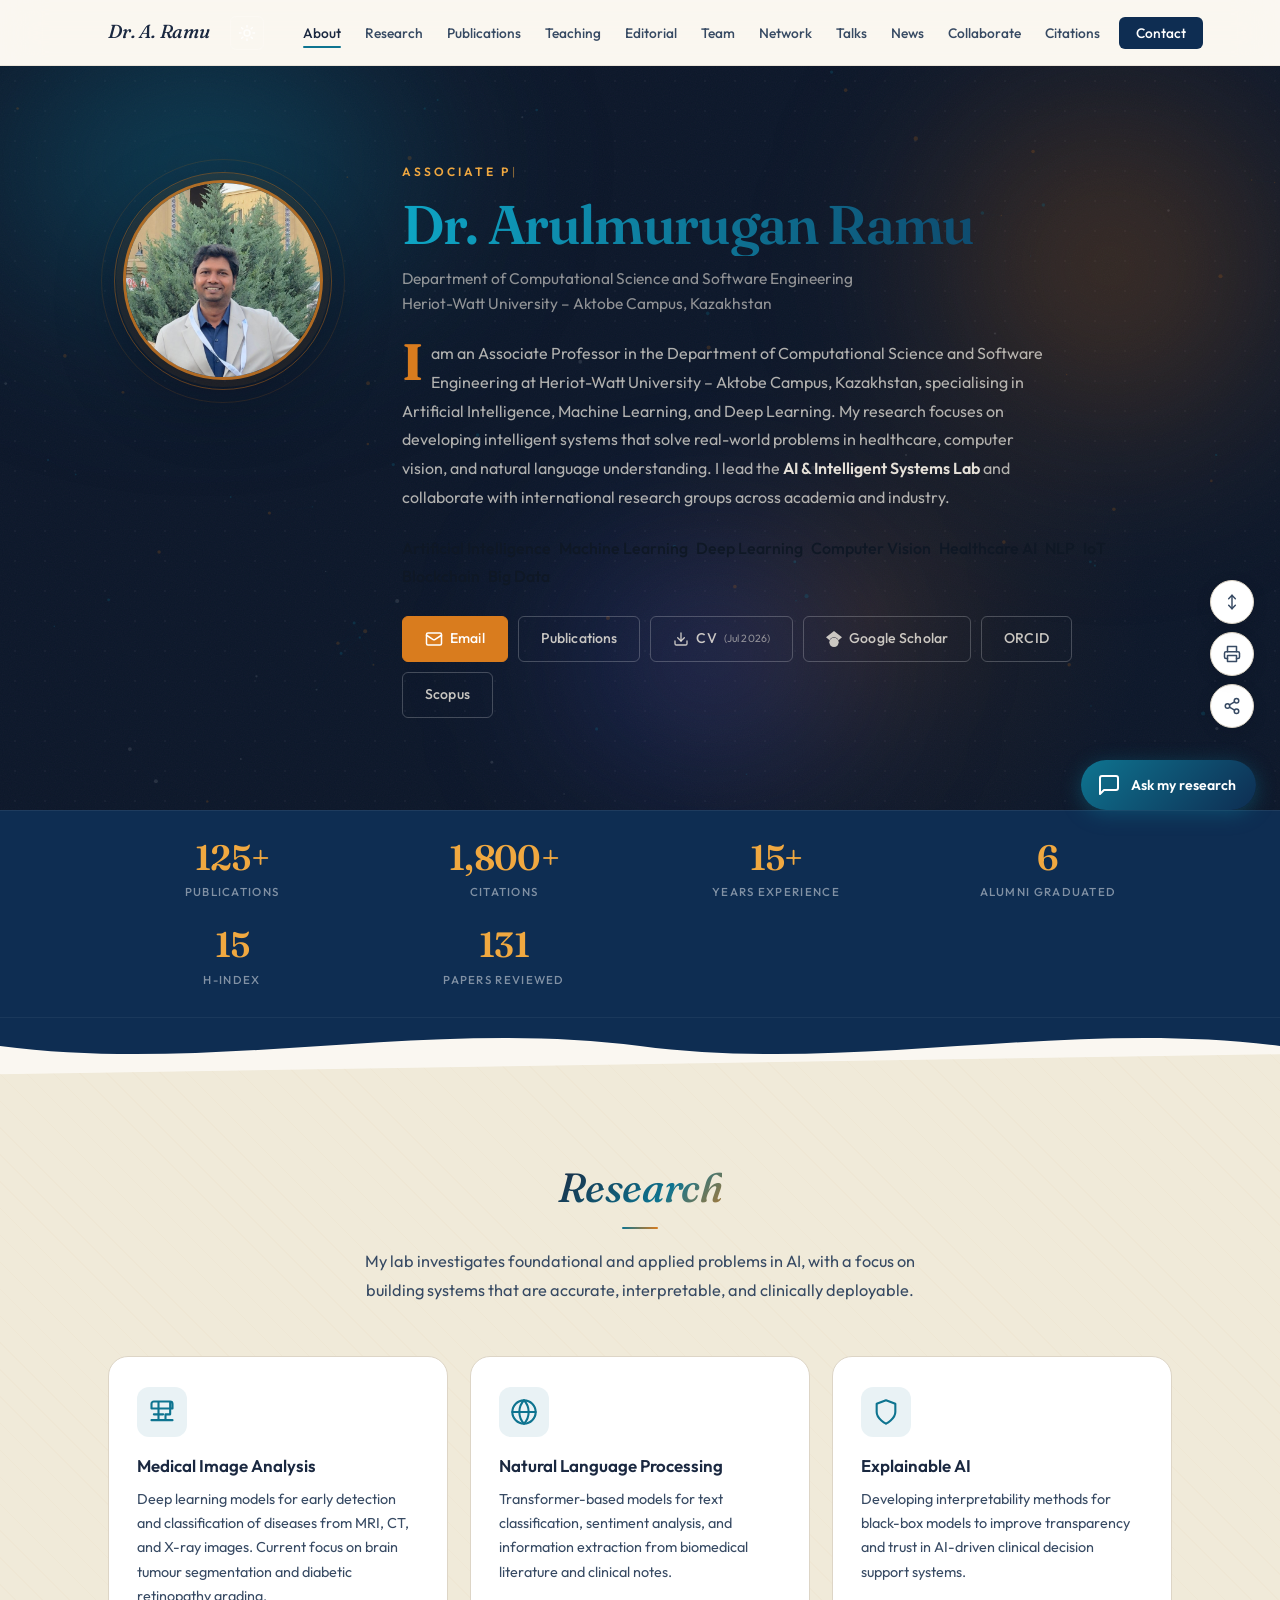
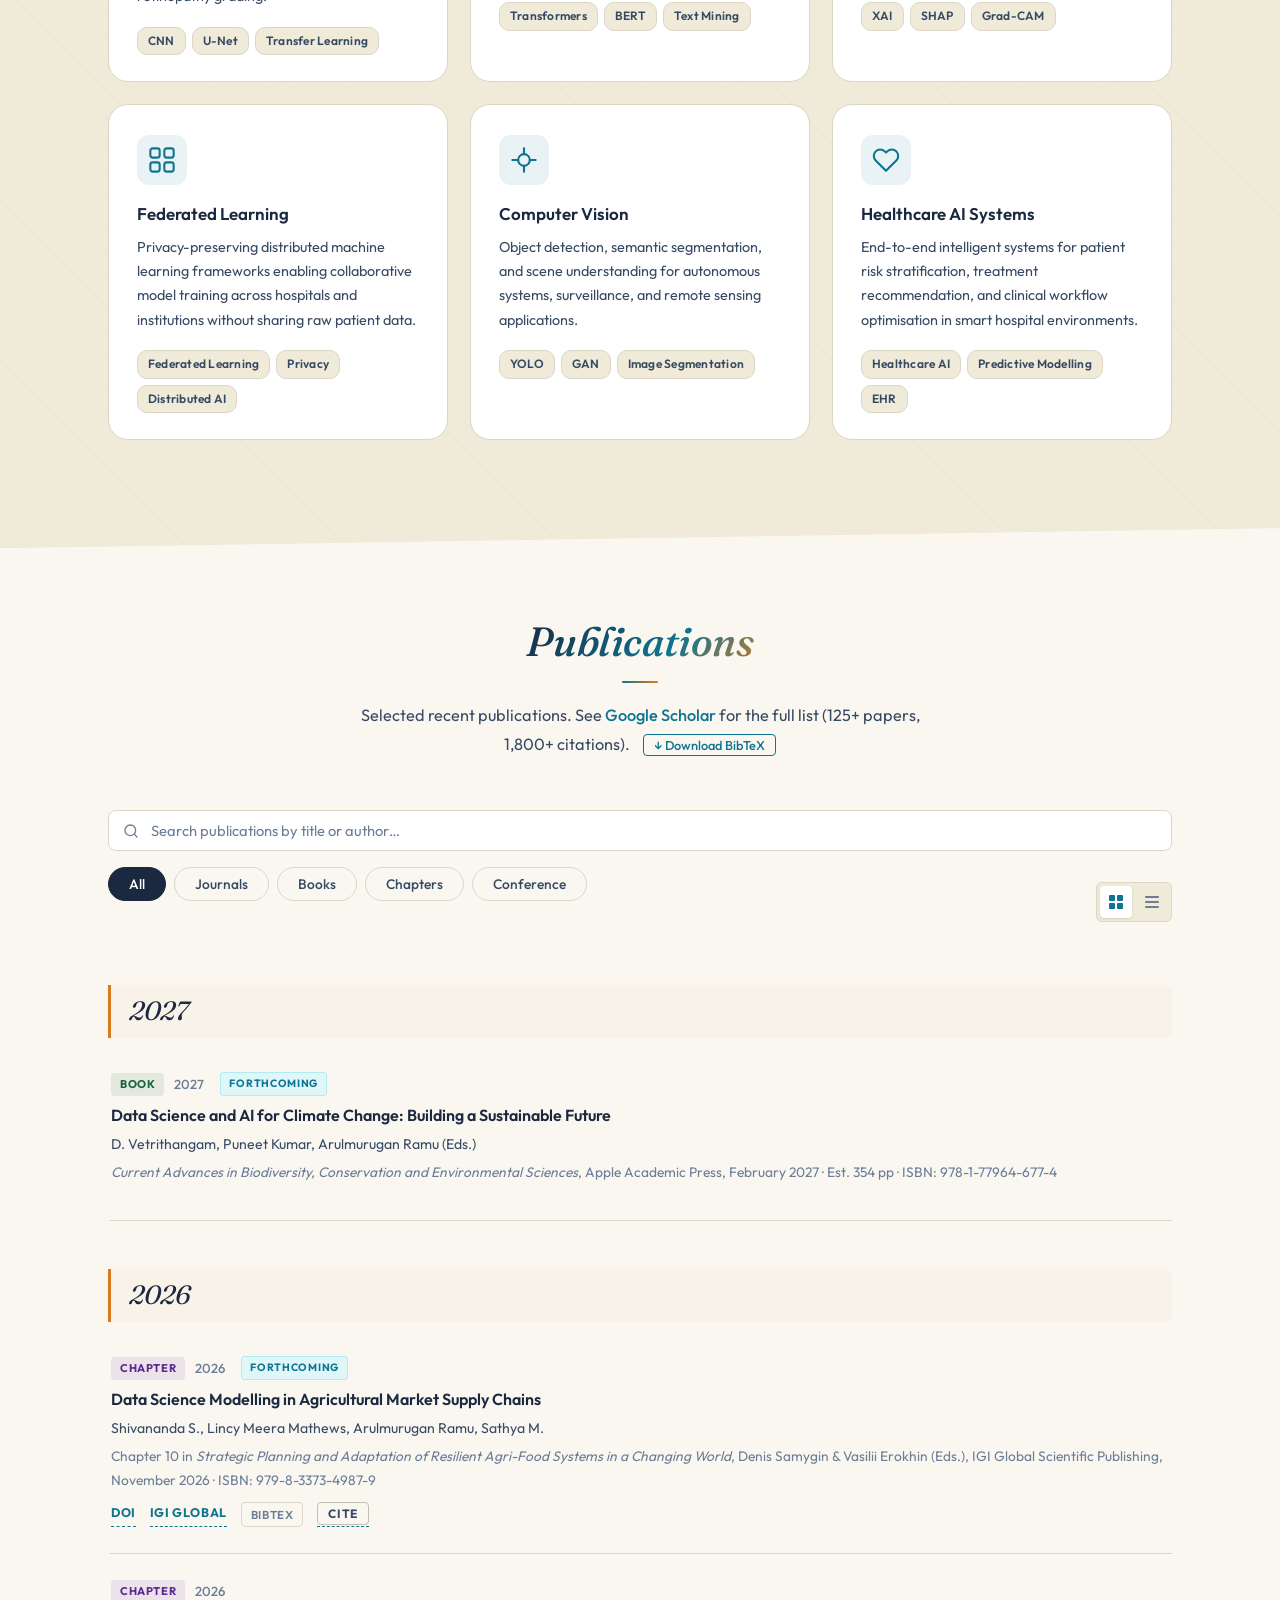
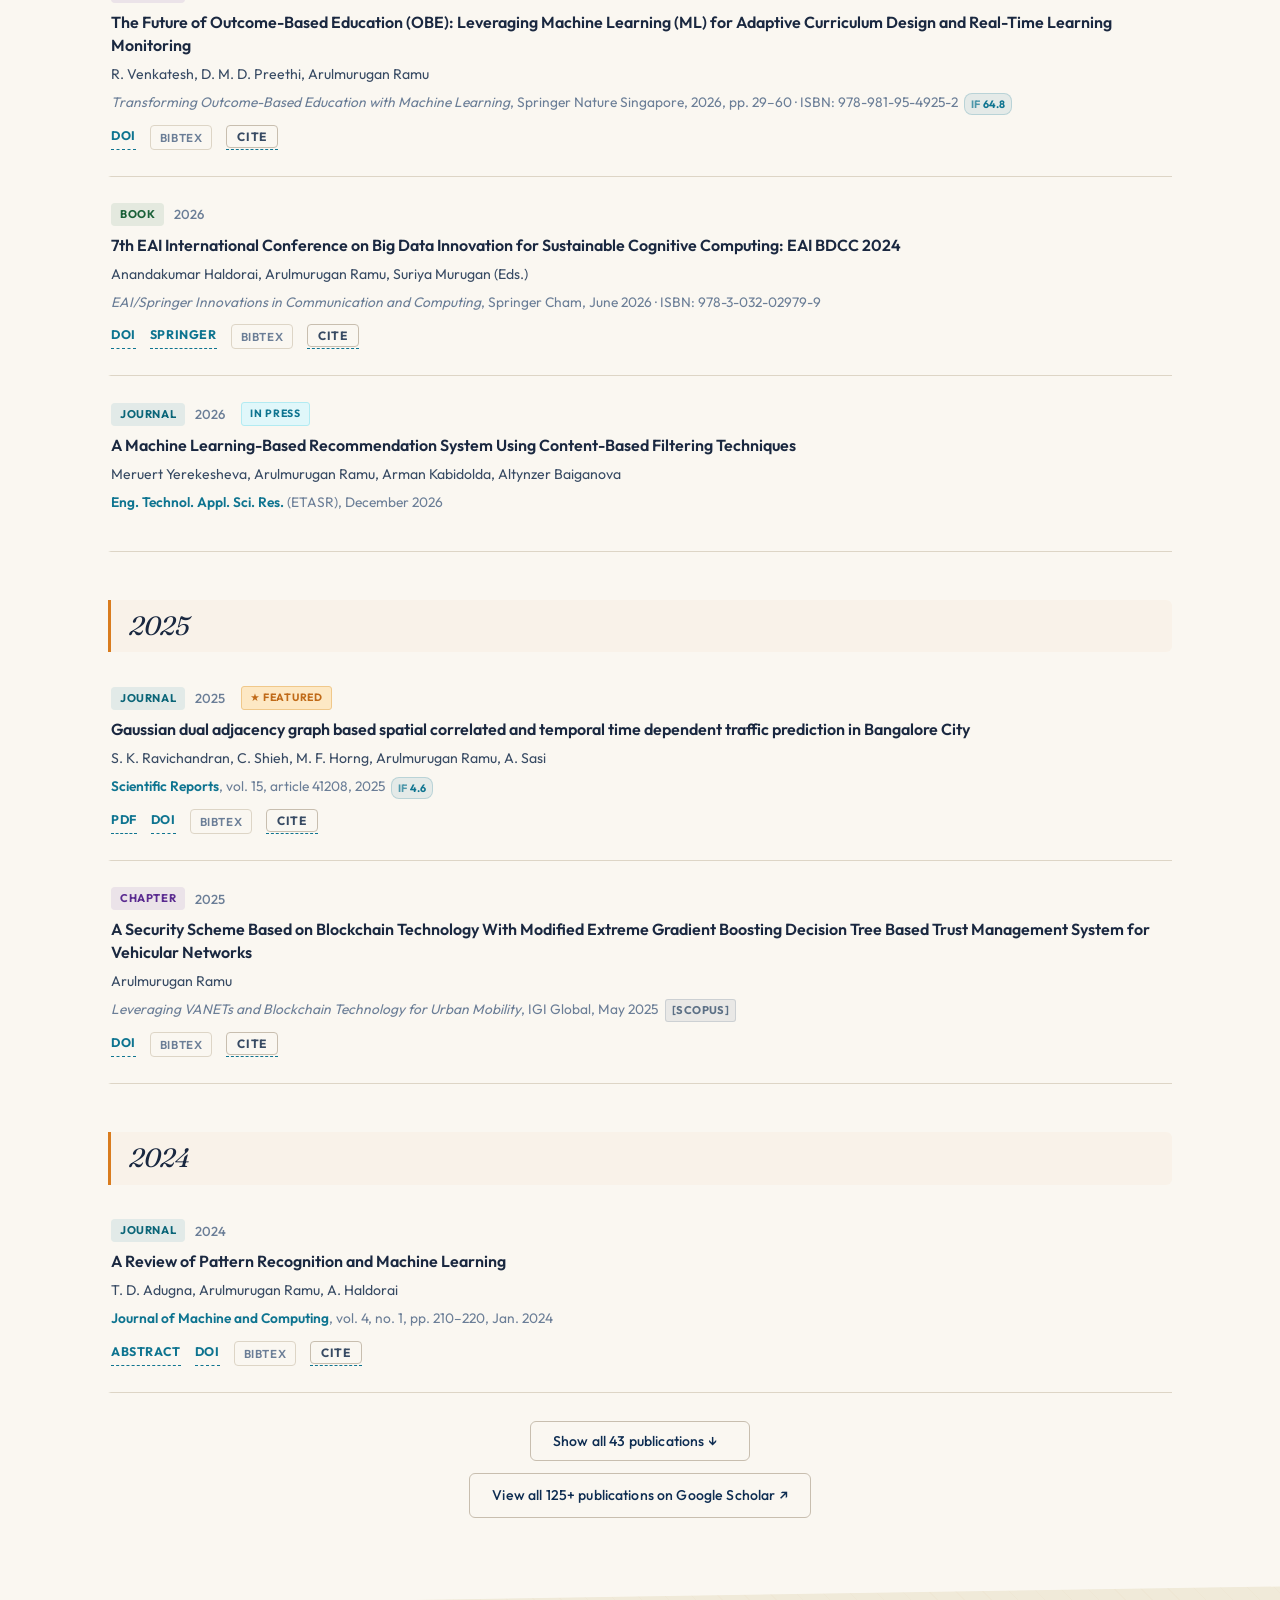
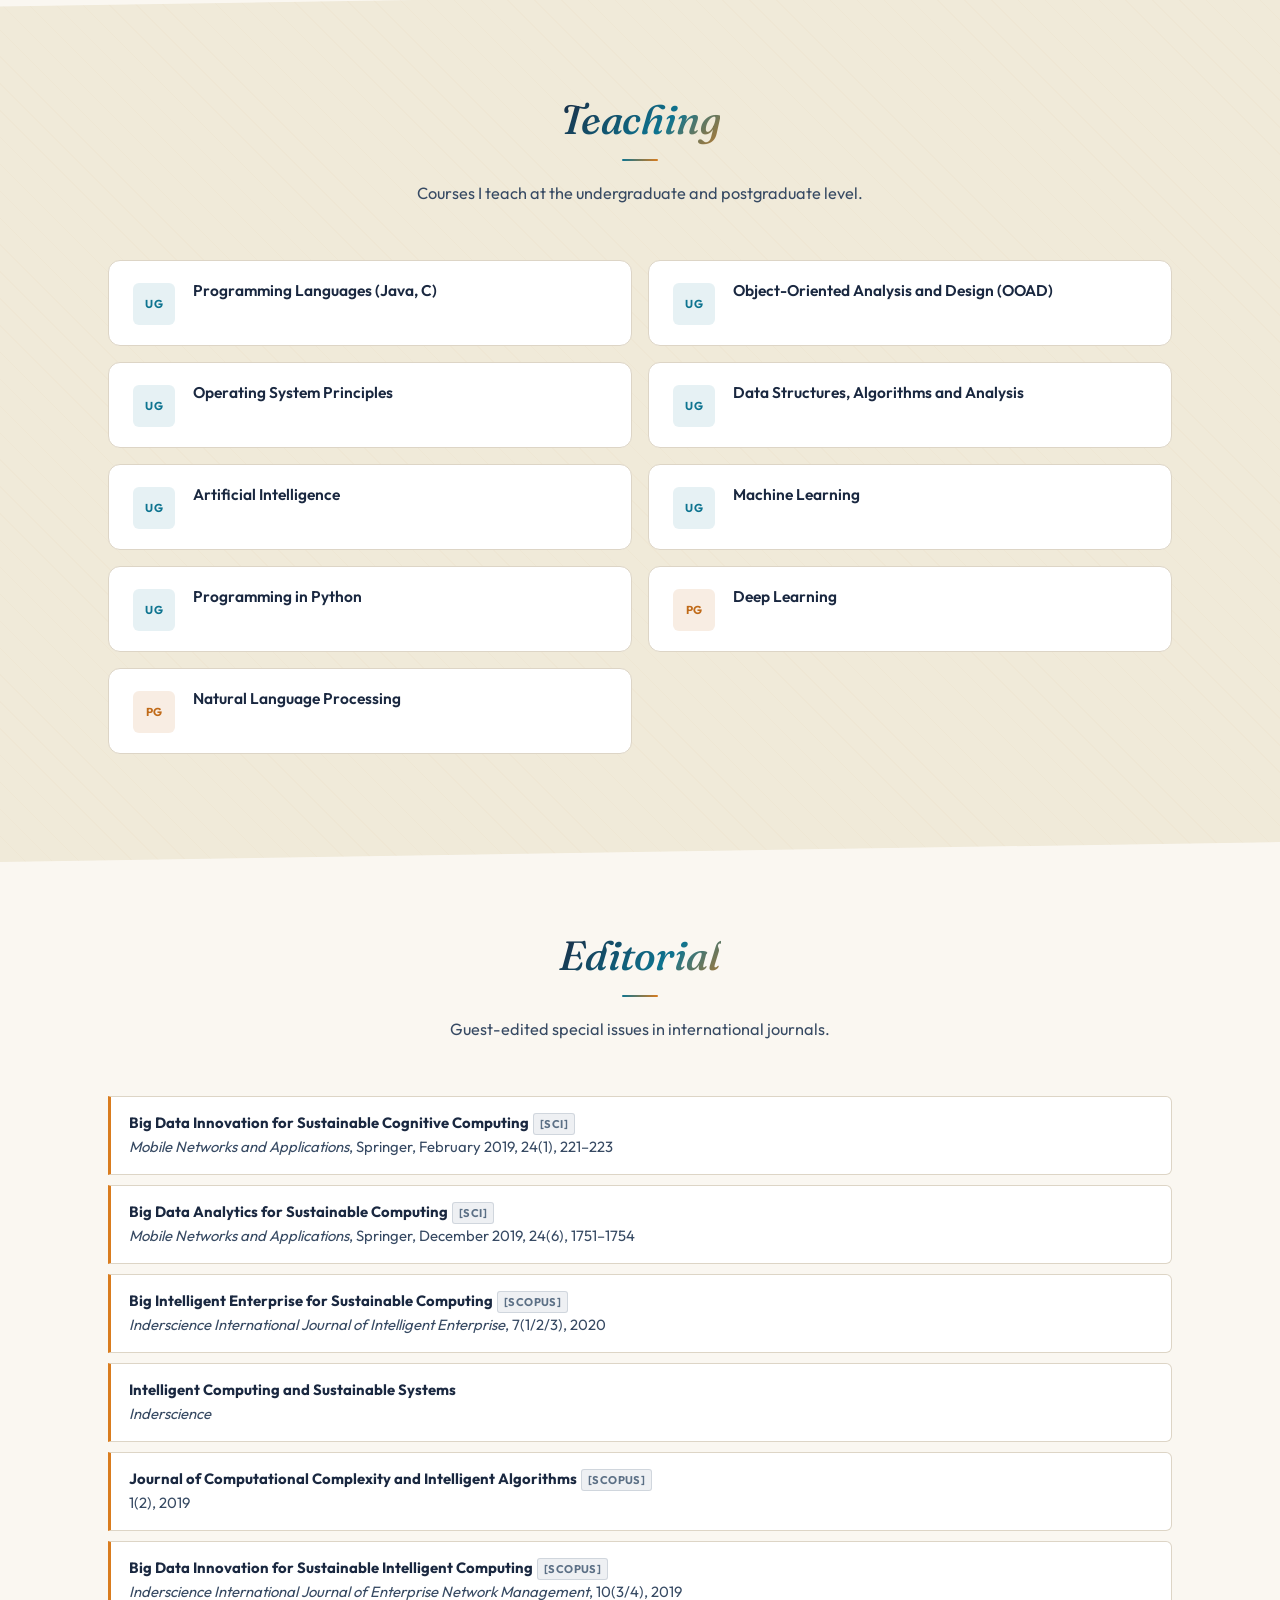
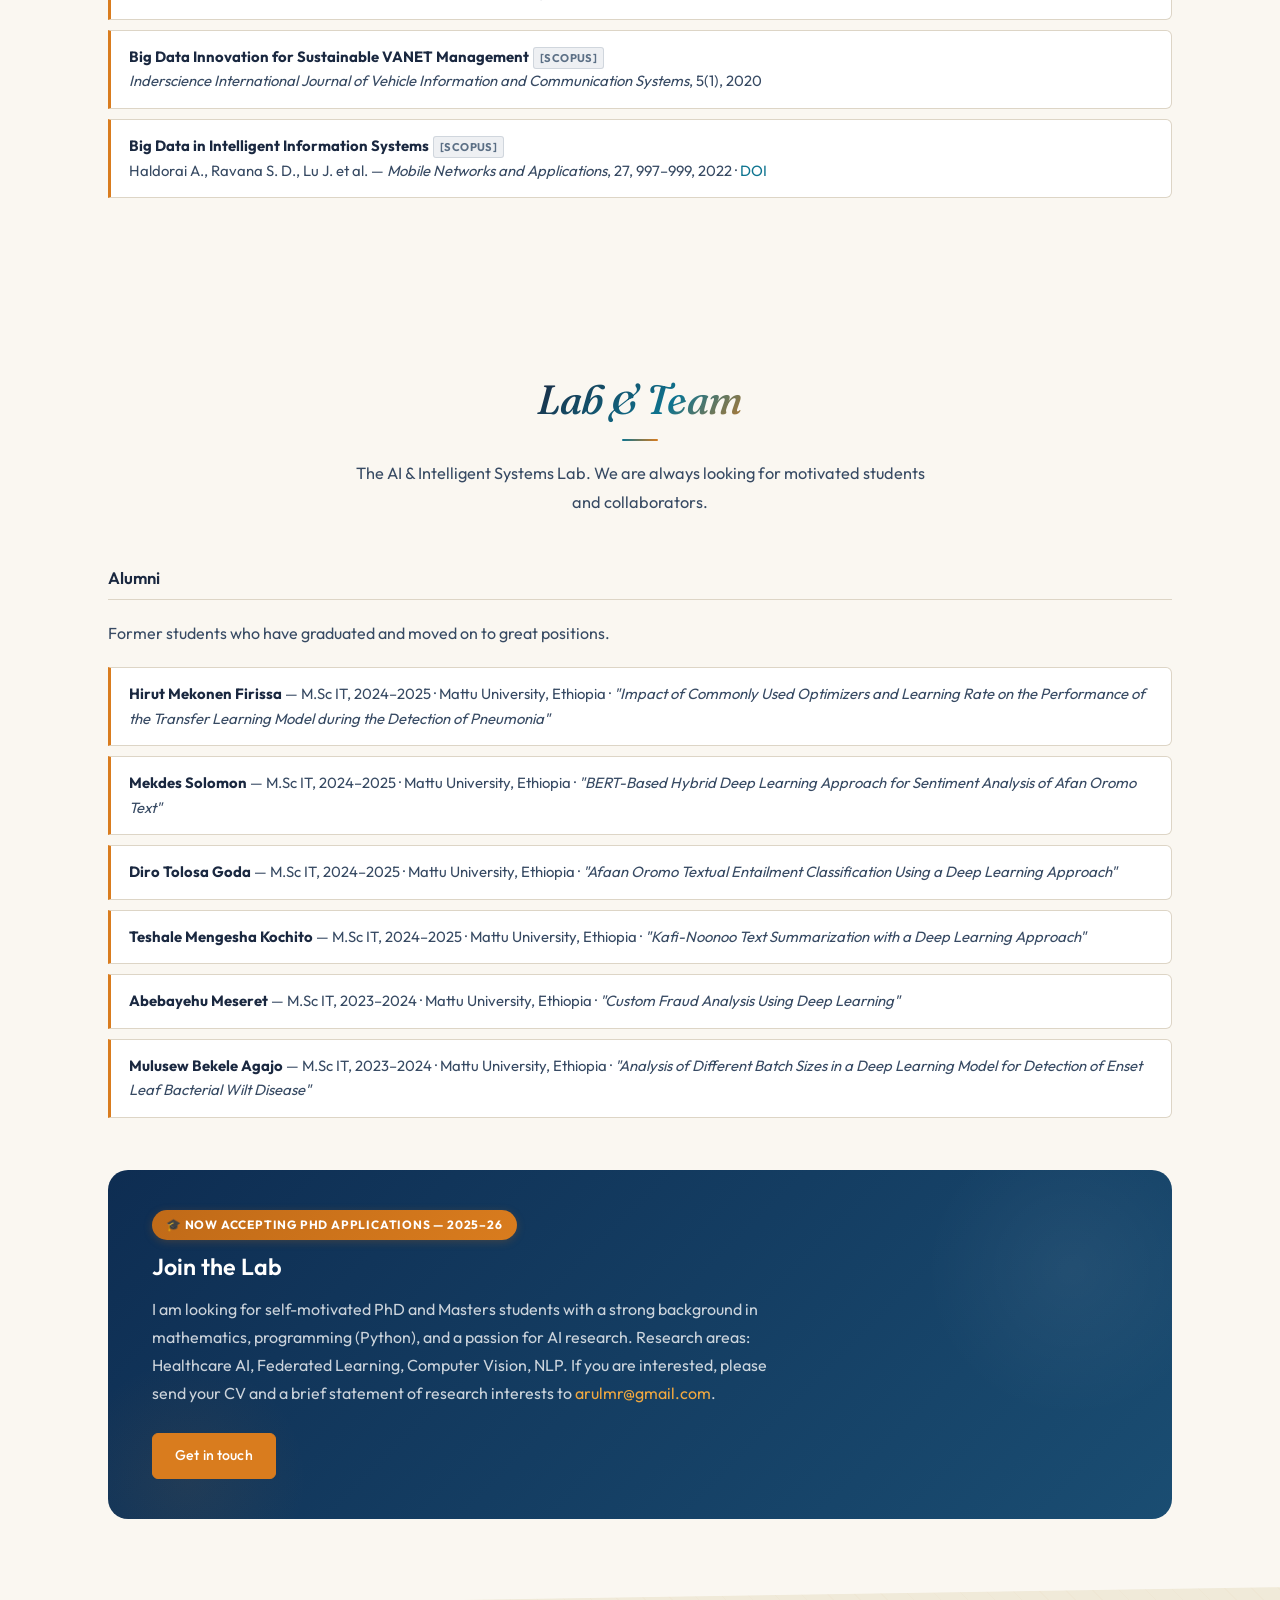
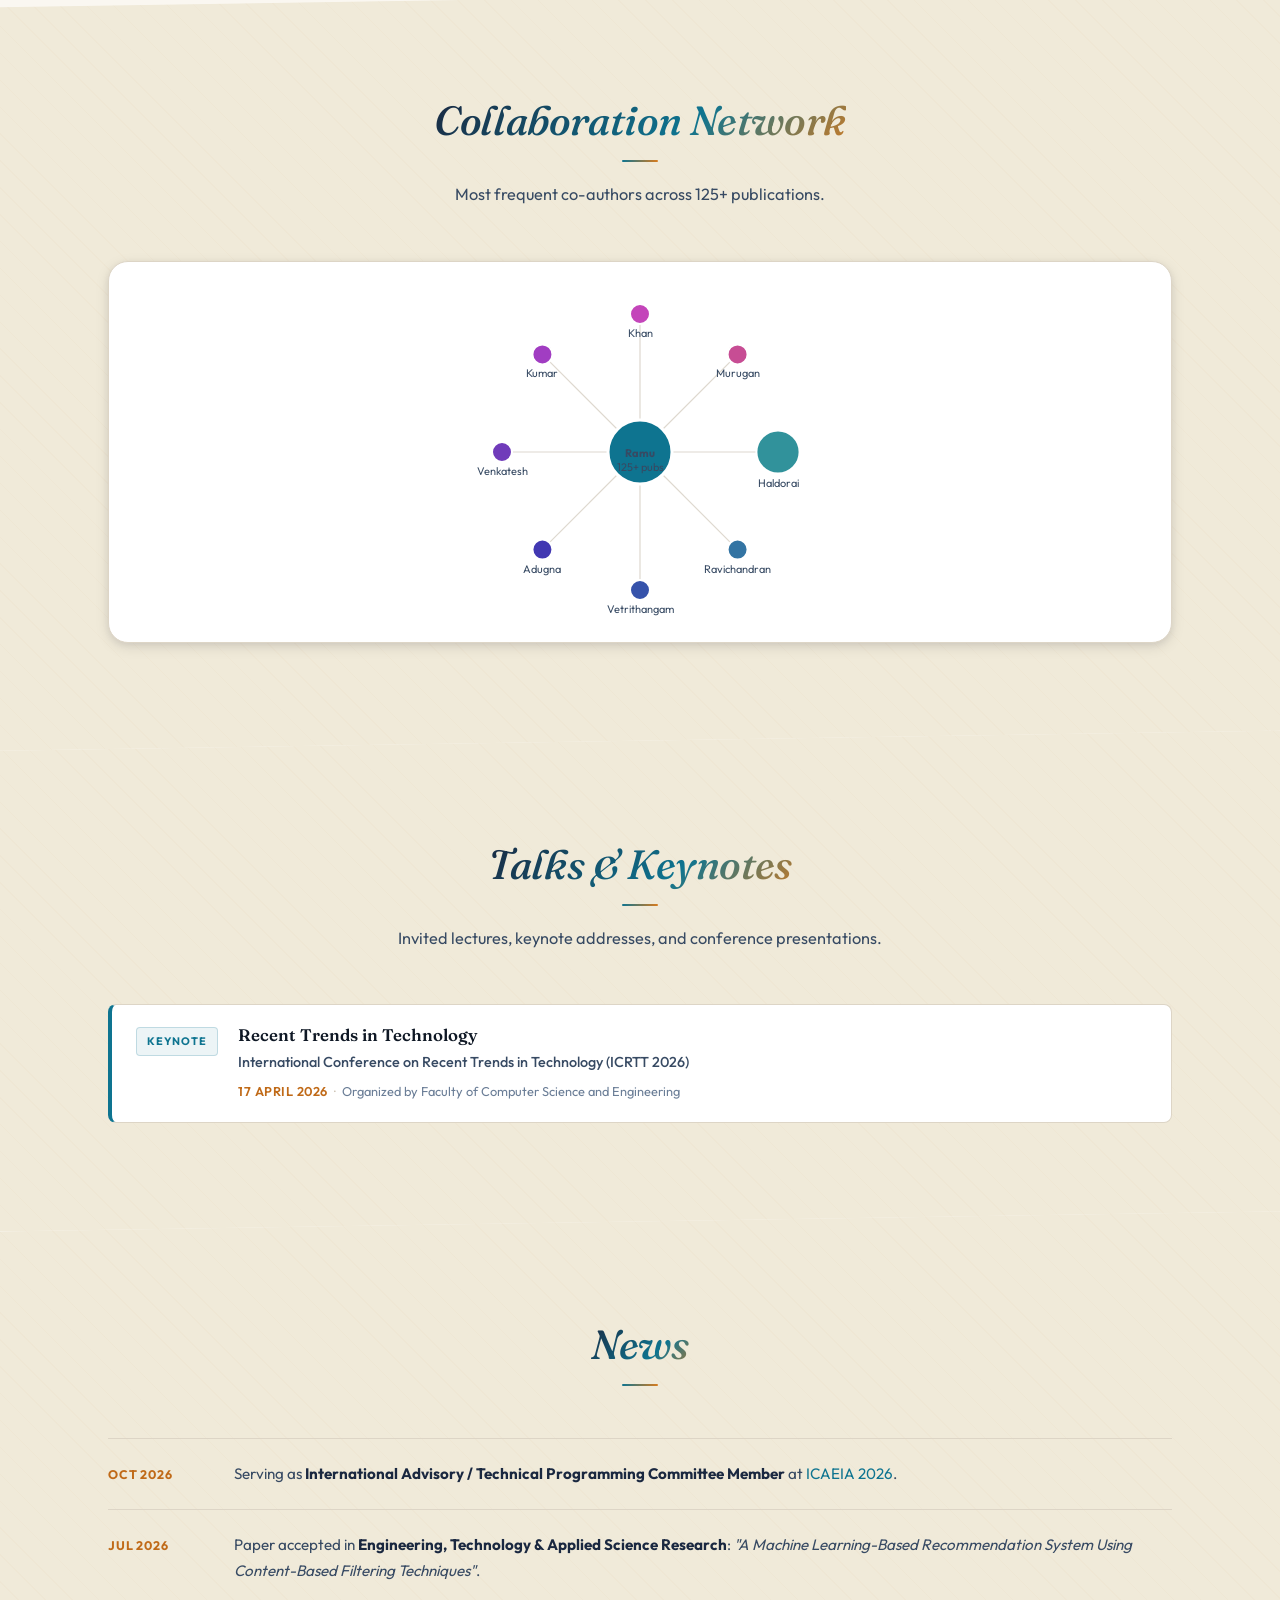
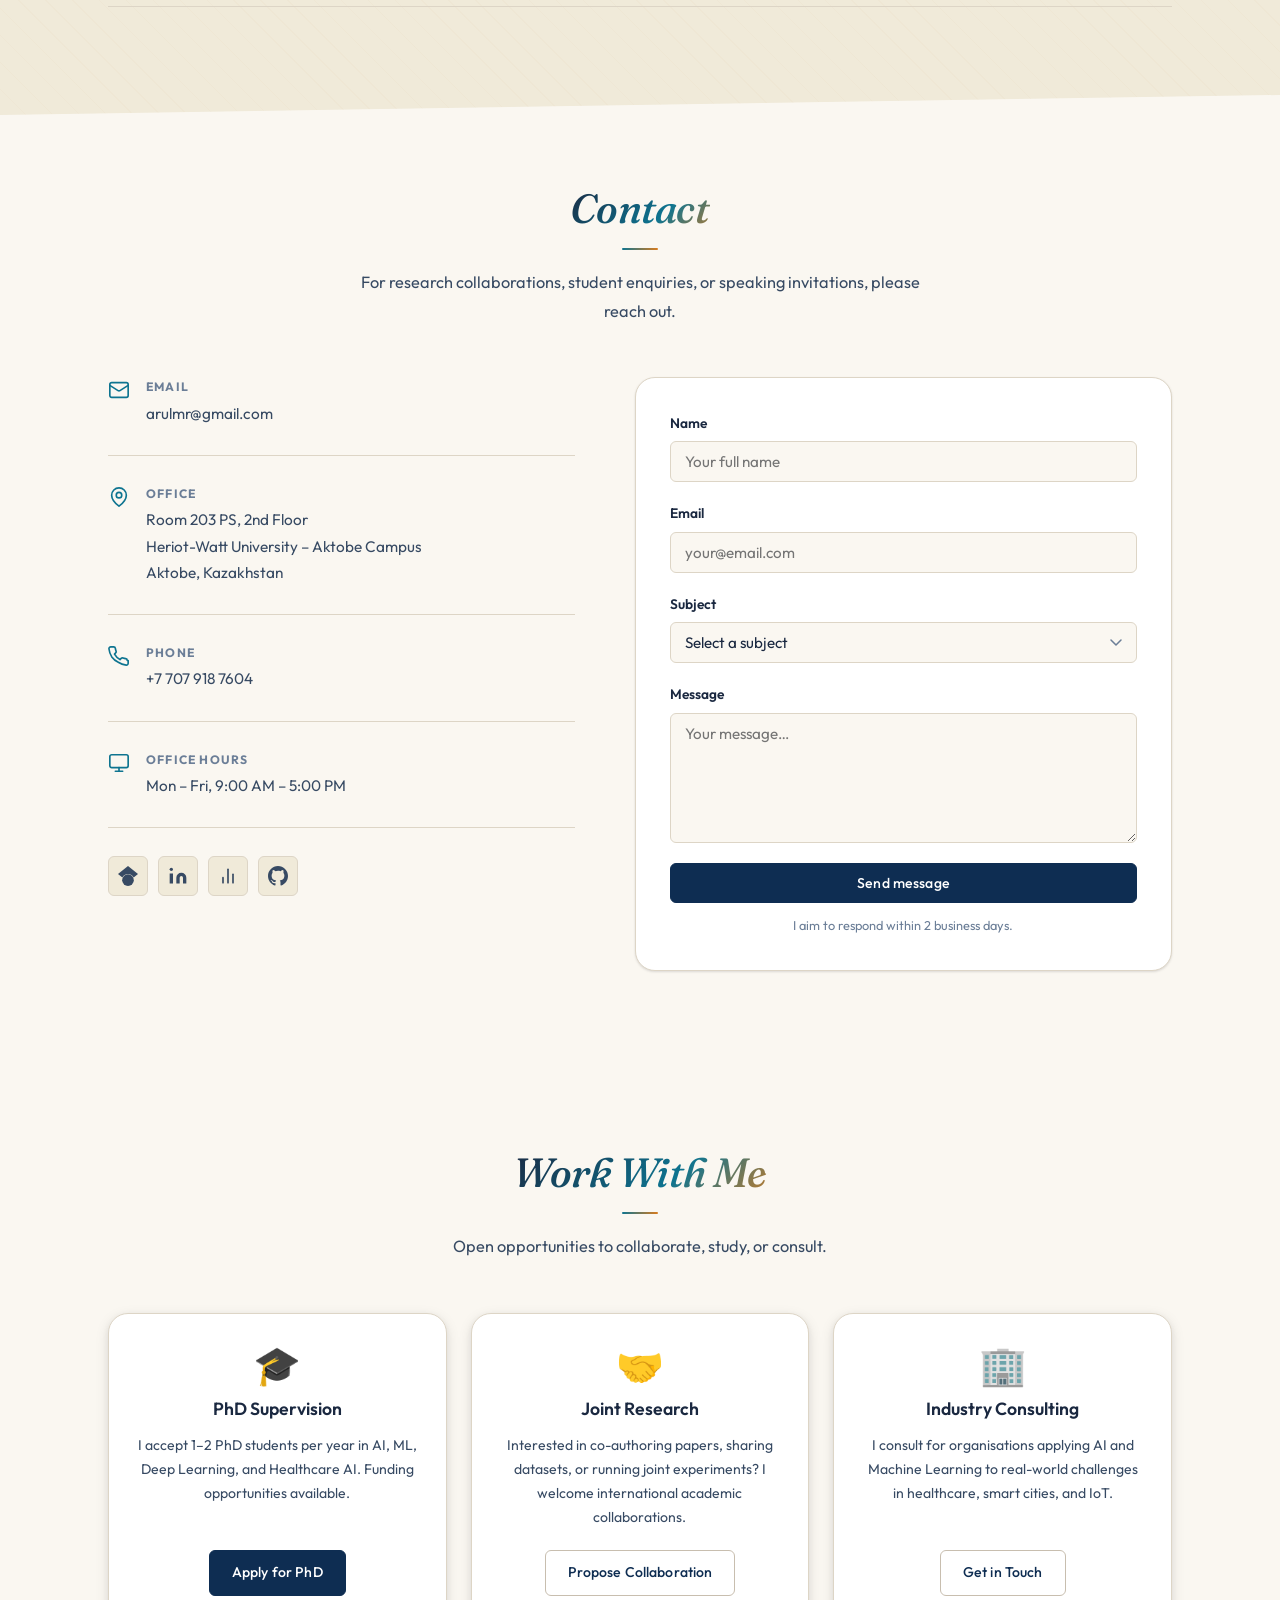
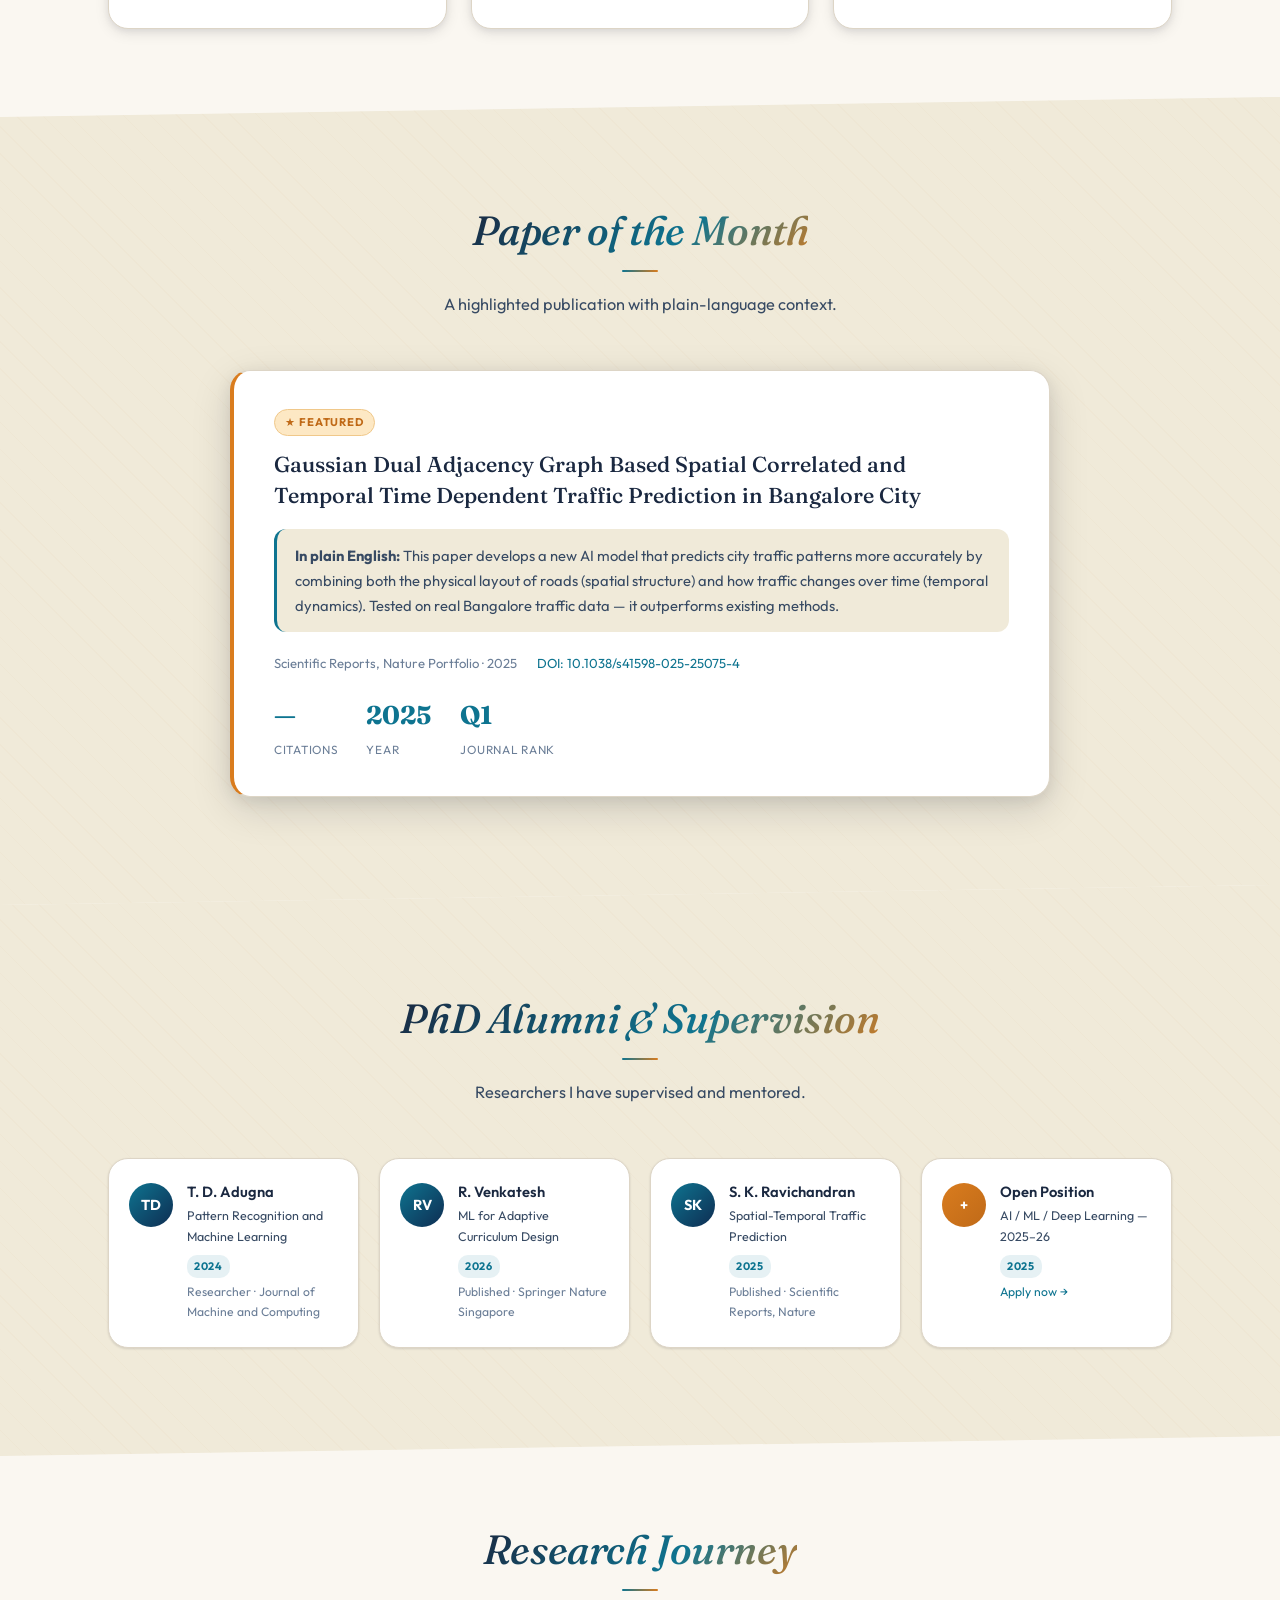
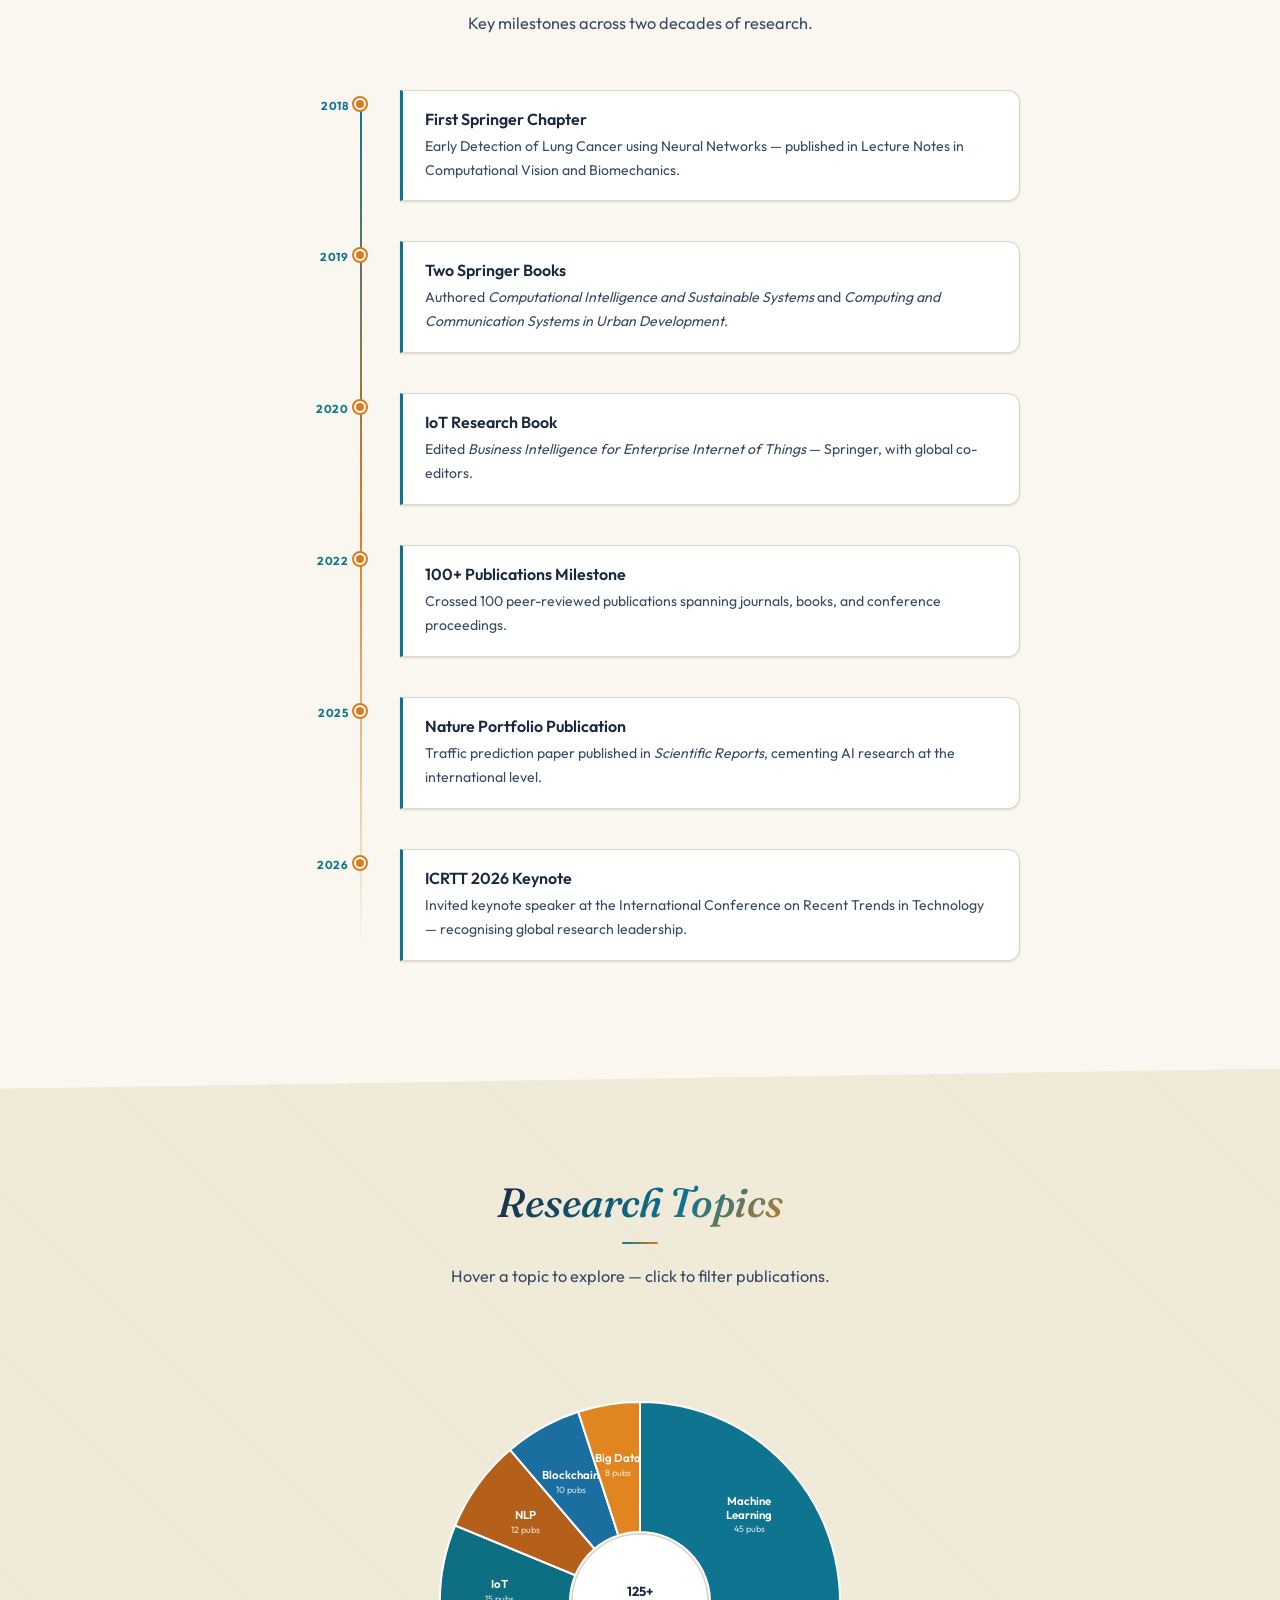
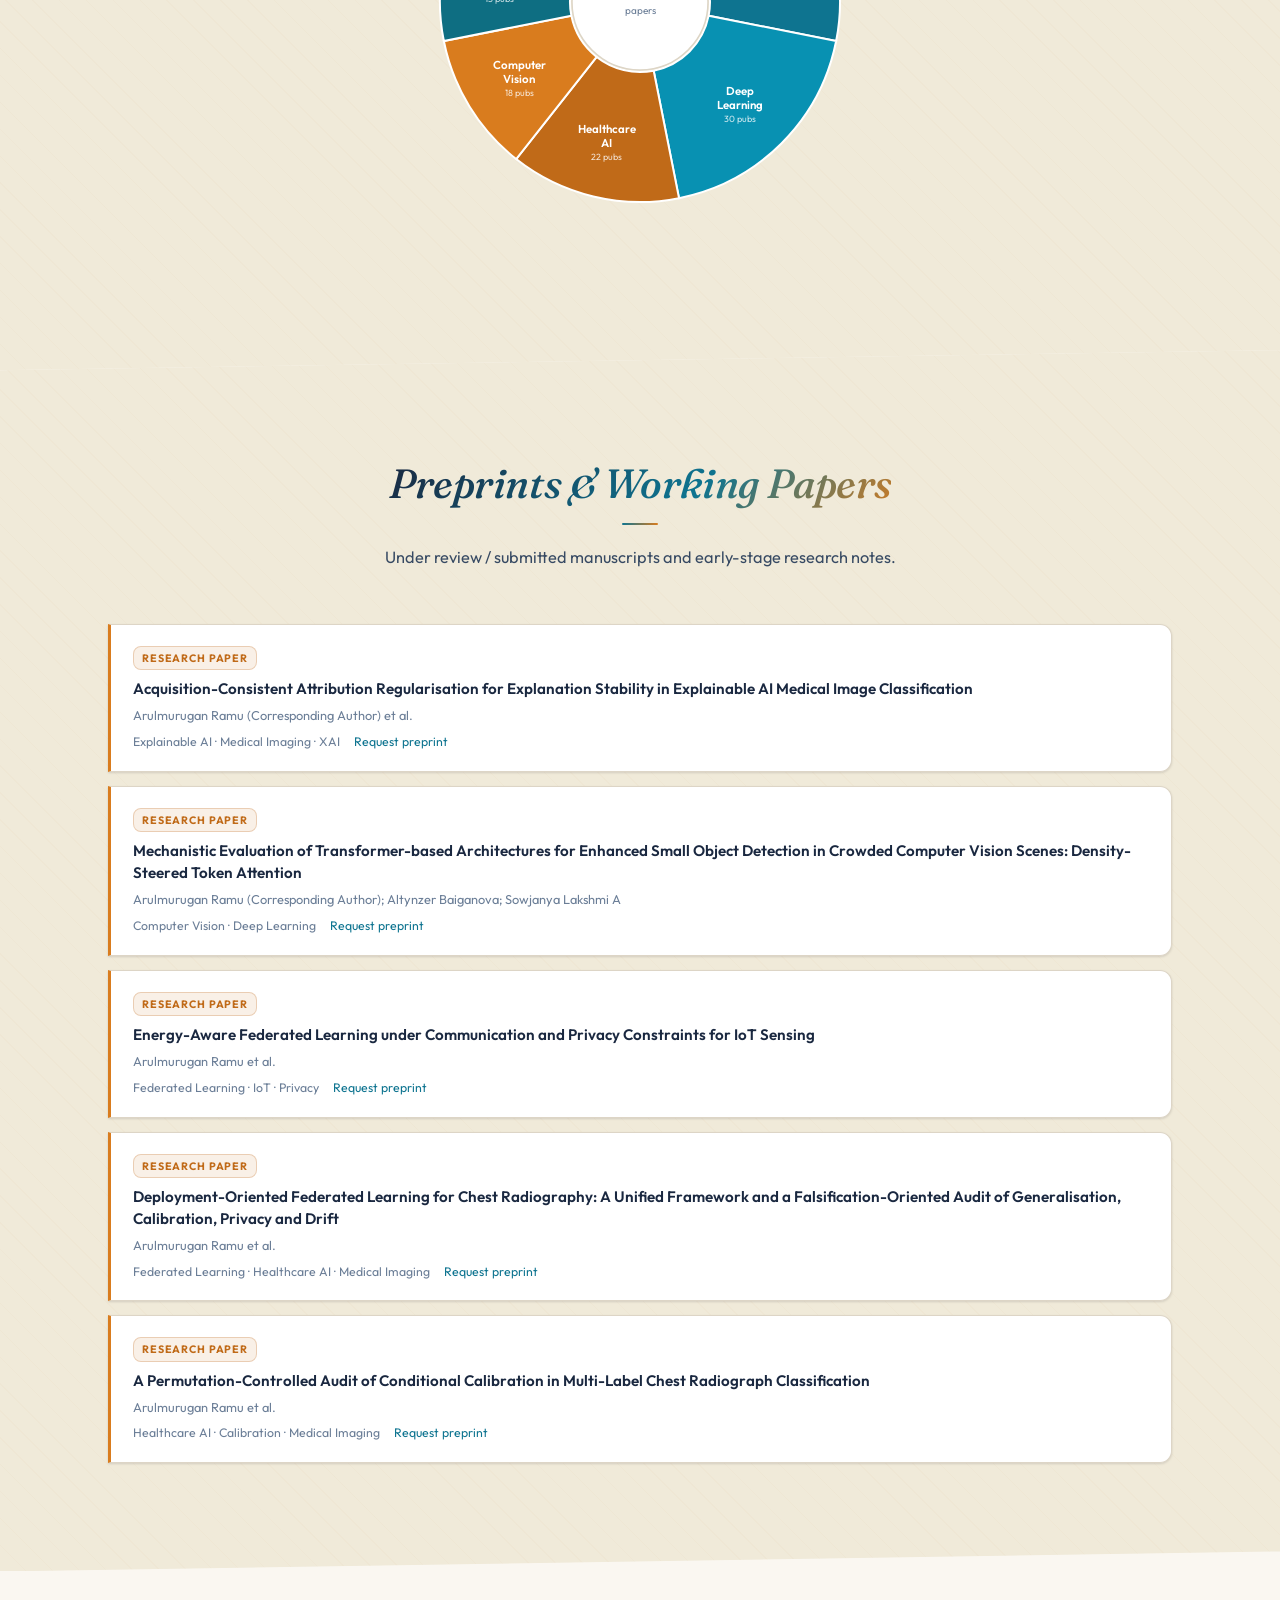
==== commit d42d30a2: "feat: add XAI medical imaging preprint submitted to Journal of Digital Imaging" ====
--- a/index.html
+++ b/index.html
@@ -1281,6 +1281,12 @@
       <div class="preprint-list reveal">
         <div class="preprint-item">
           <div class="preprint-badge">Research Paper</div>
+          <div class="preprint-title">Acquisition-Consistent Attribution Regularisation for Explanation Stability in Explainable AI Medical Image Classification</div>
+          <div class="preprint-authors">Arulmurugan Ramu (Corresponding Author) et al.</div>
+          <div class="preprint-meta"><span>Explainable AI · Medical Imaging · XAI</span><a href="mailto:arulmr@gmail.com">Request preprint</a></div>
+        </div>
+        <div class="preprint-item">
+          <div class="preprint-badge">Research Paper</div>
           <div class="preprint-title">Mechanistic Evaluation of Transformer-based Architectures for Enhanced Small Object Detection in Crowded Computer Vision Scenes: Density-Steered Token Attention</div>
           <div class="preprint-authors">Arulmurugan Ramu (Corresponding Author); Altynzer Baiganova; Sowjanya Lakshmi A</div>
           <div class="preprint-meta"><span>Computer Vision · Deep Learning</span><a href="mailto:arulmr@gmail.com">Request preprint</a></div>
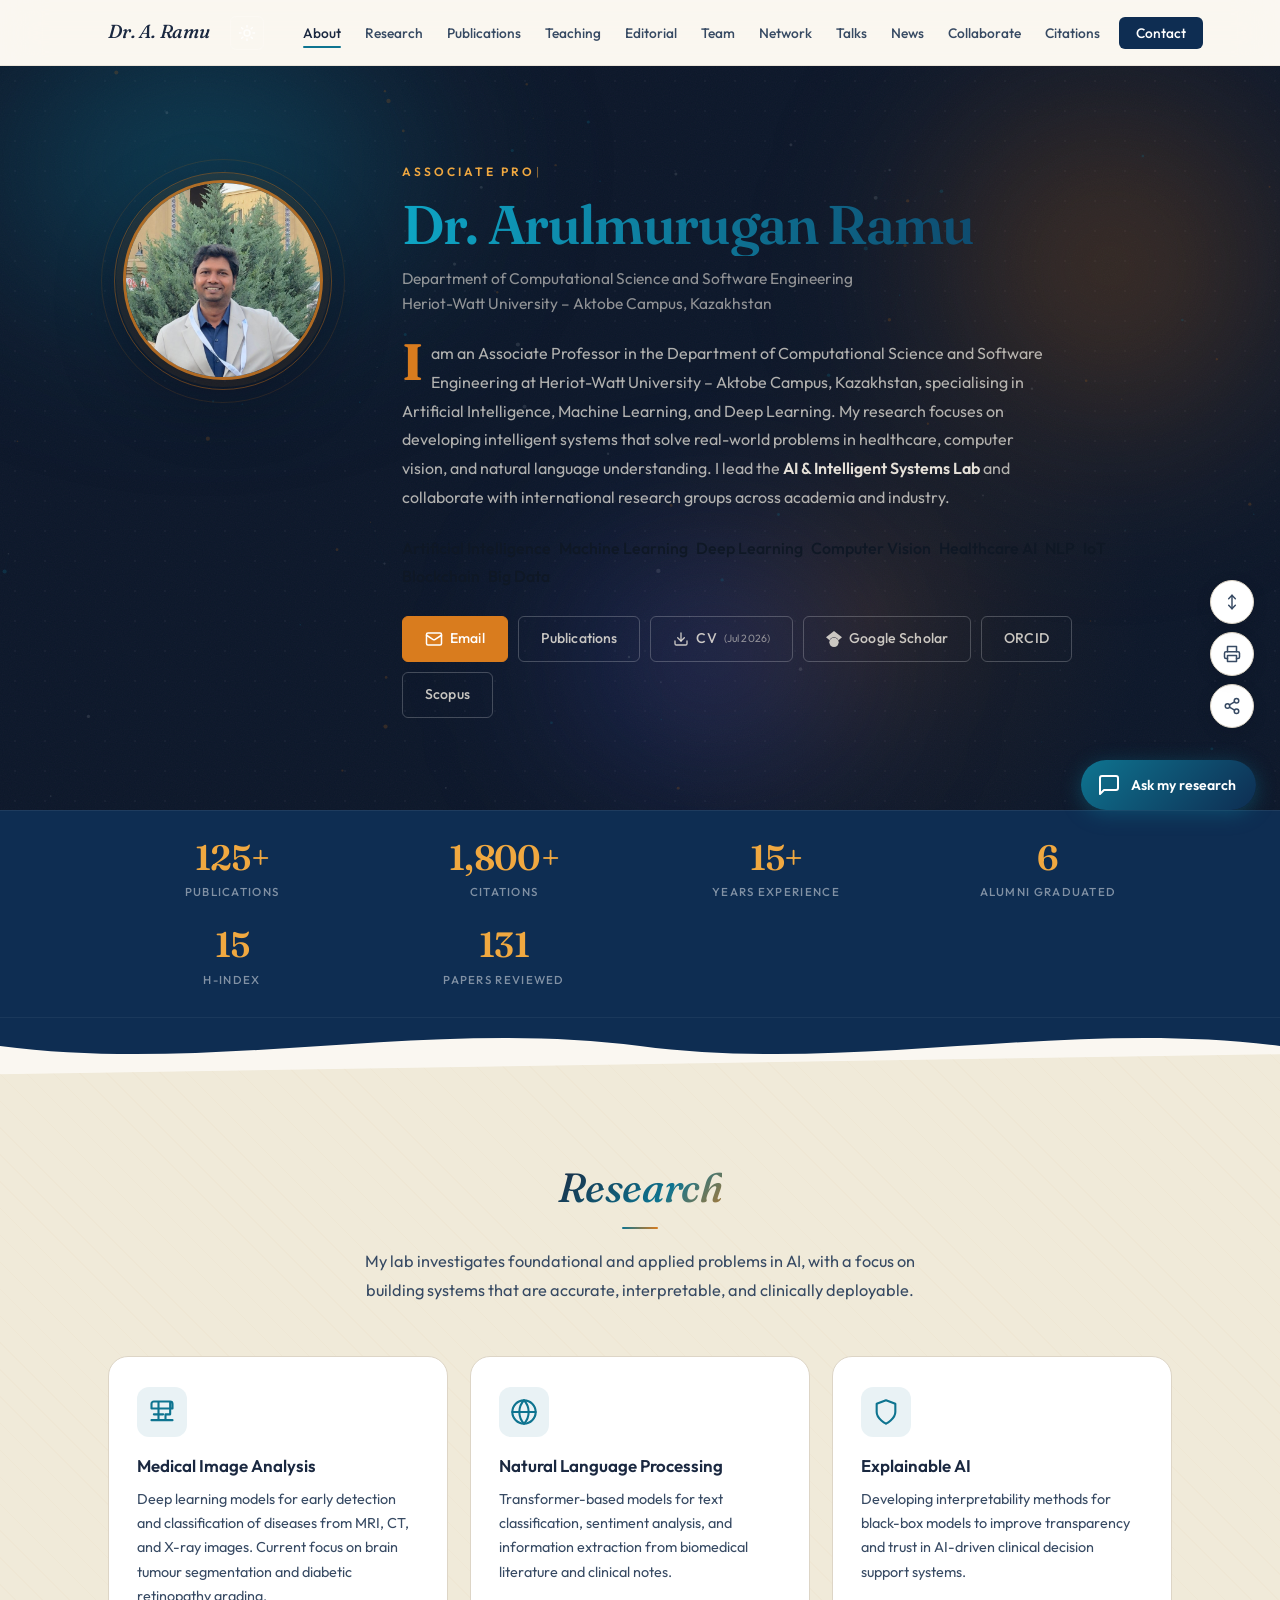
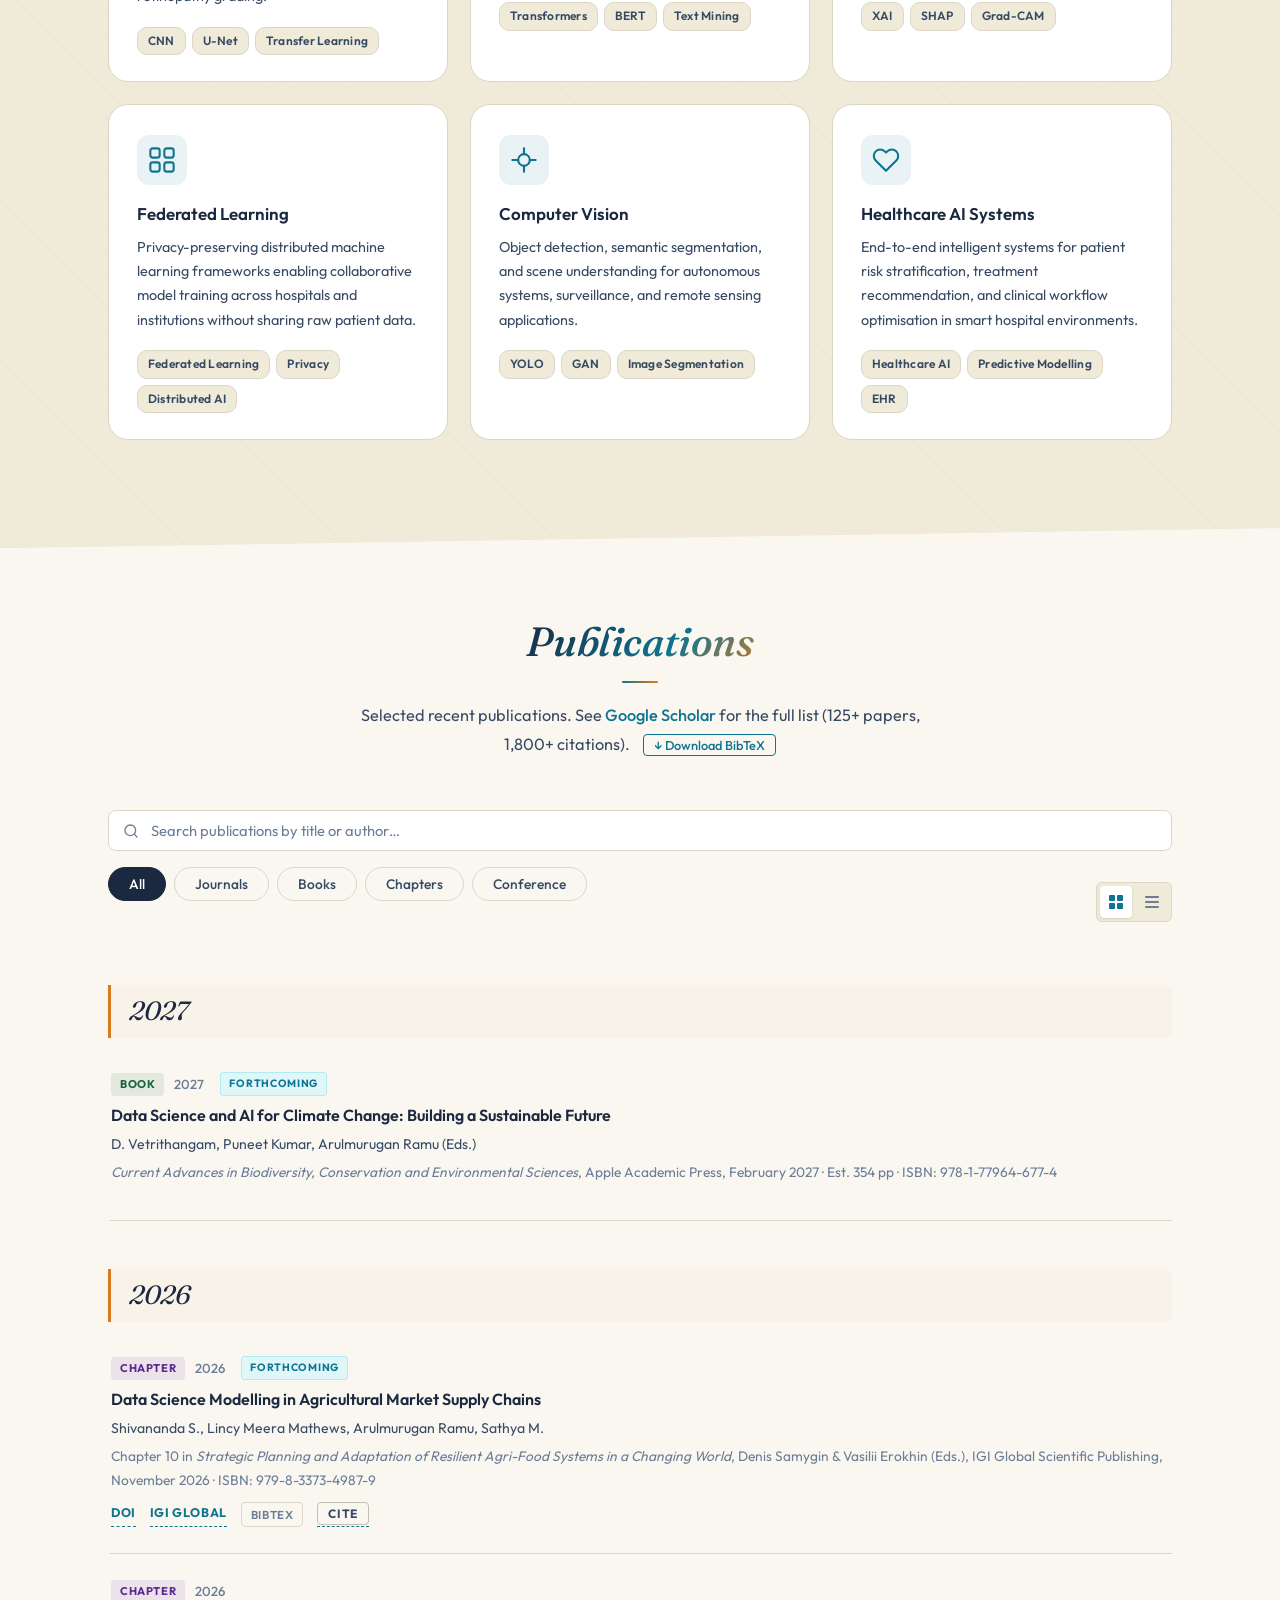
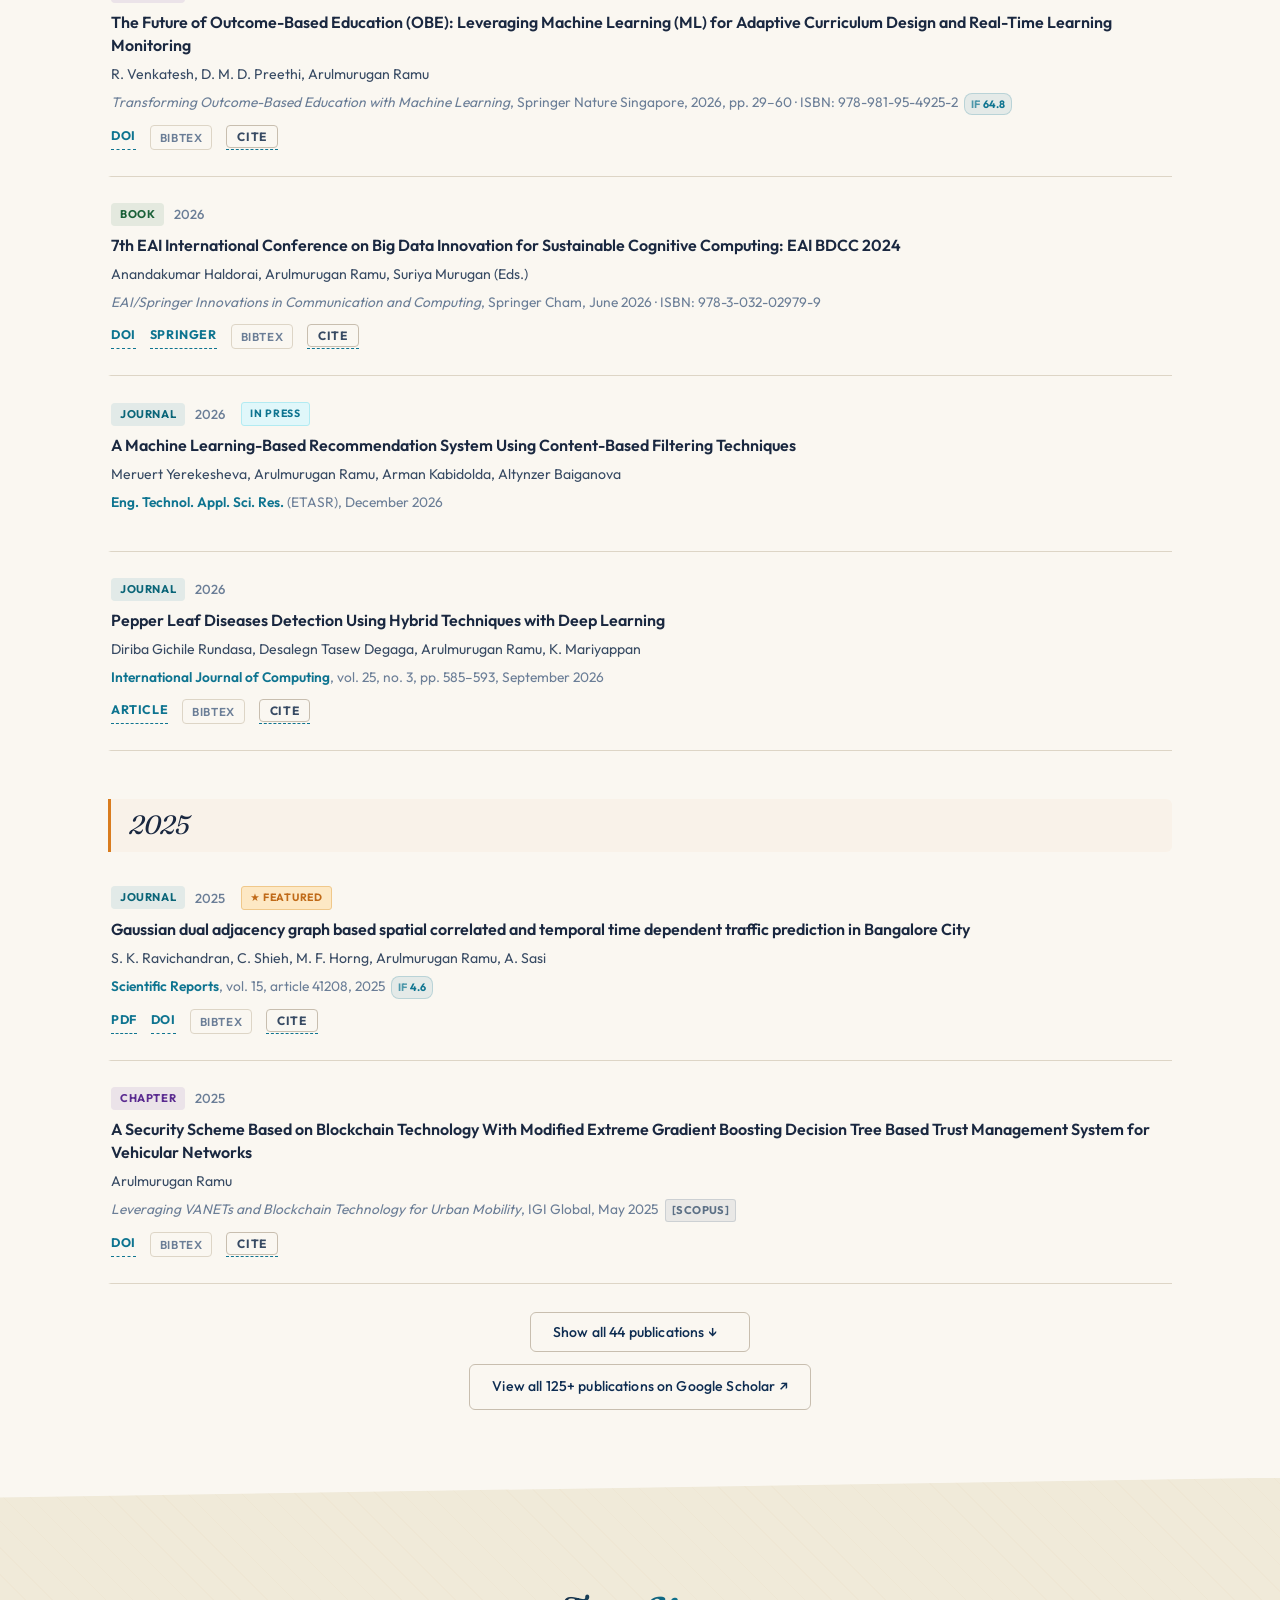
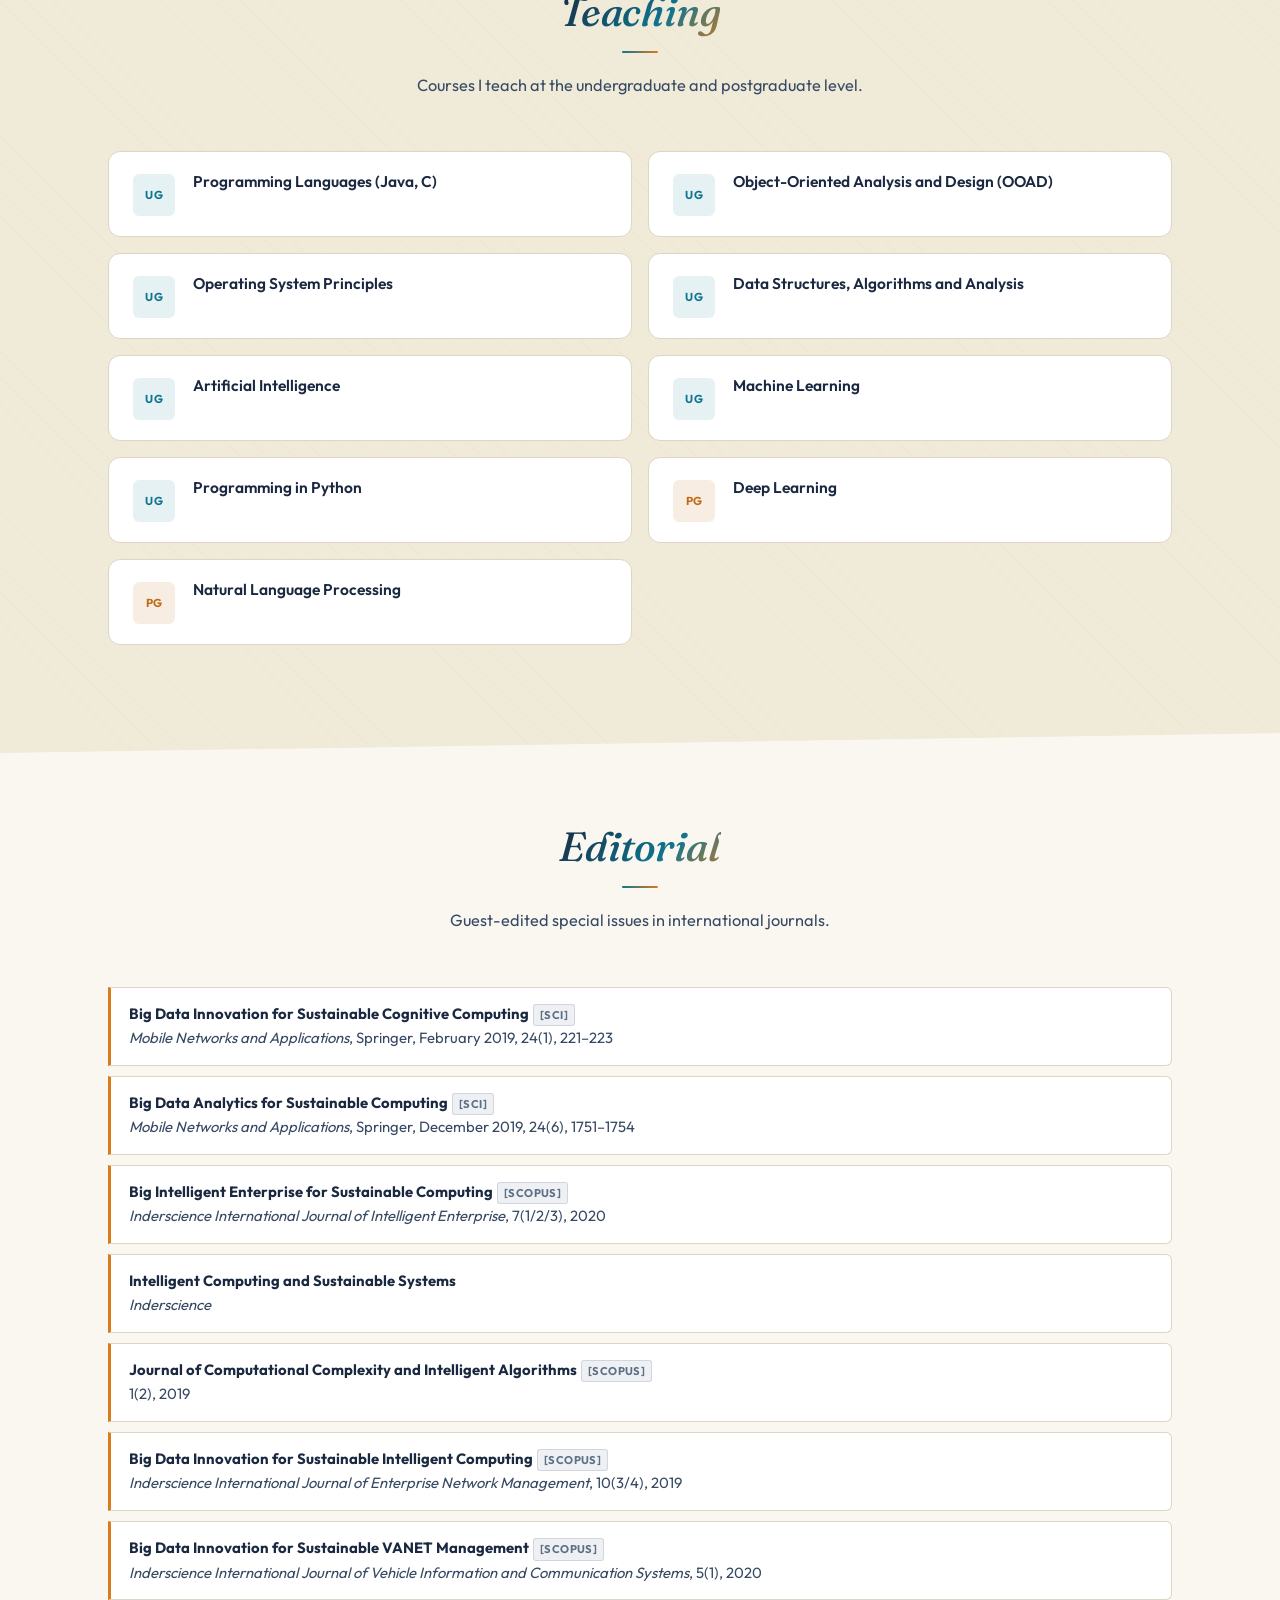
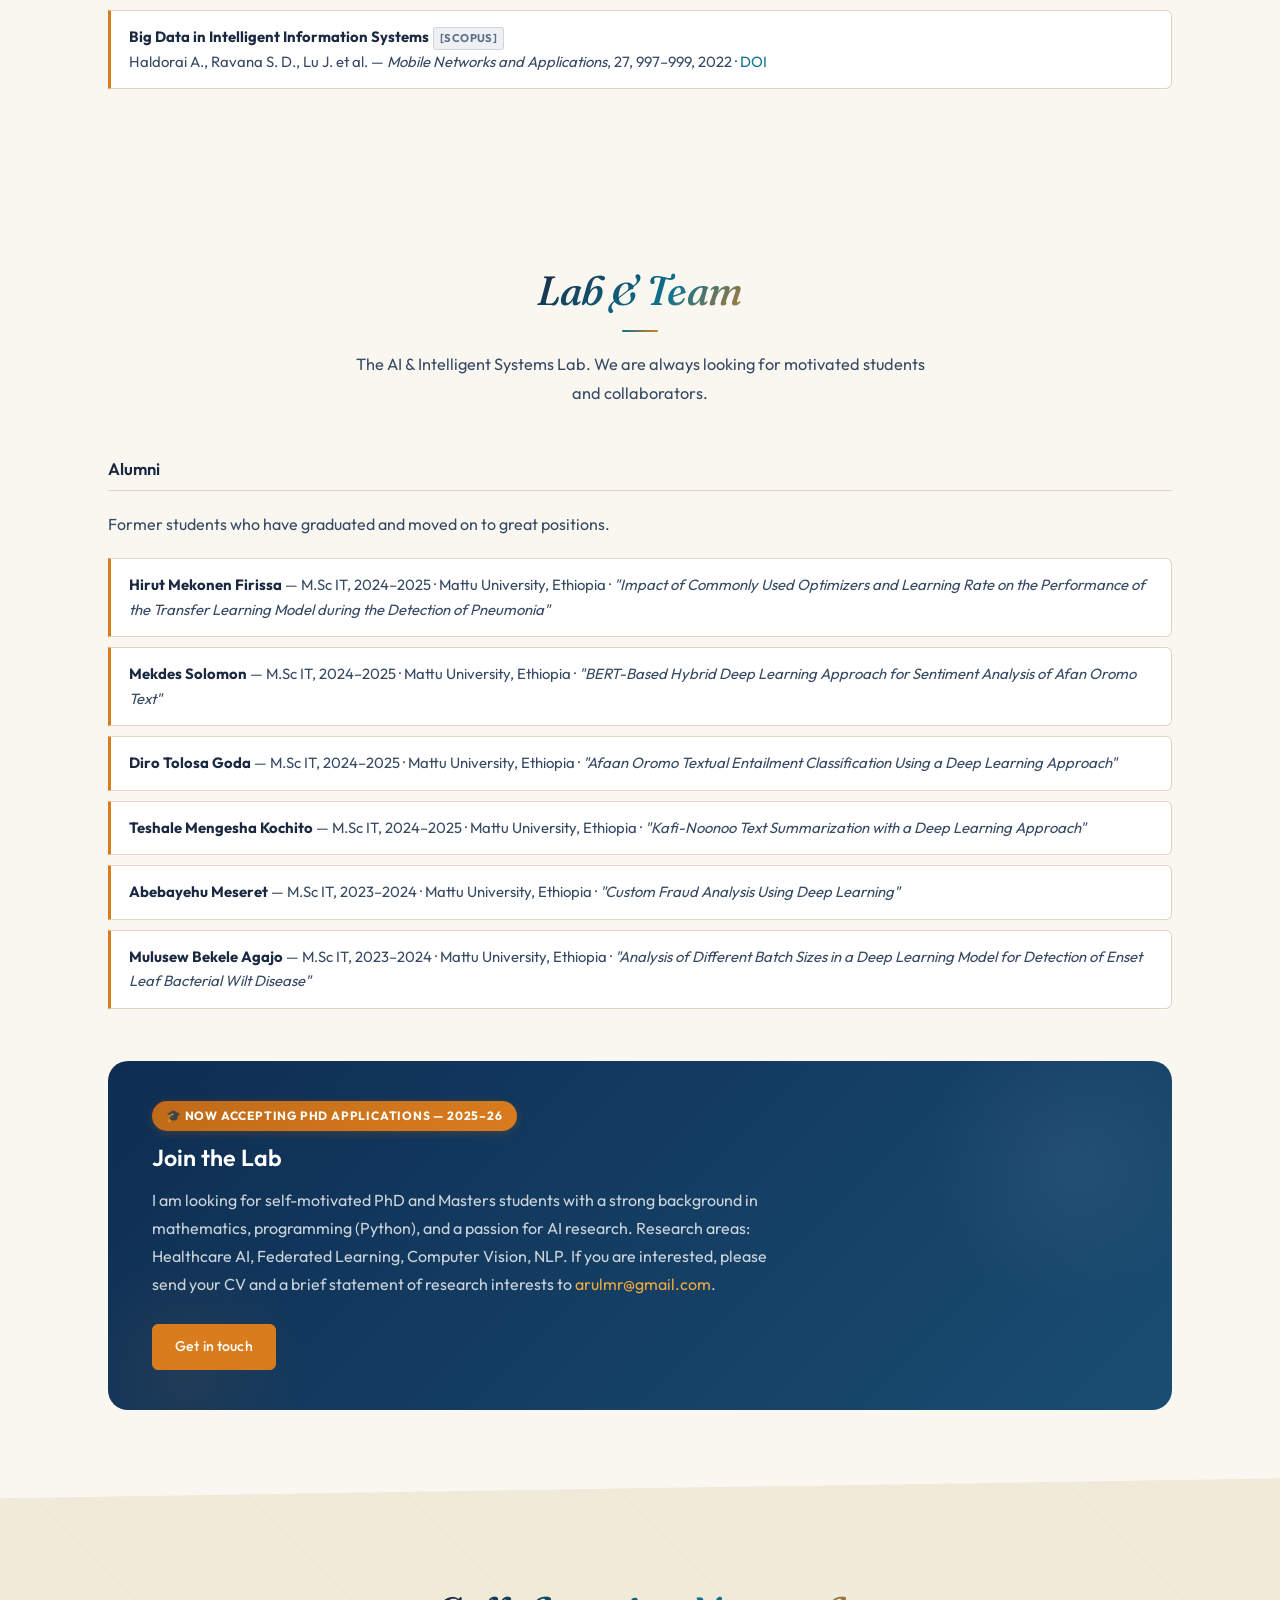
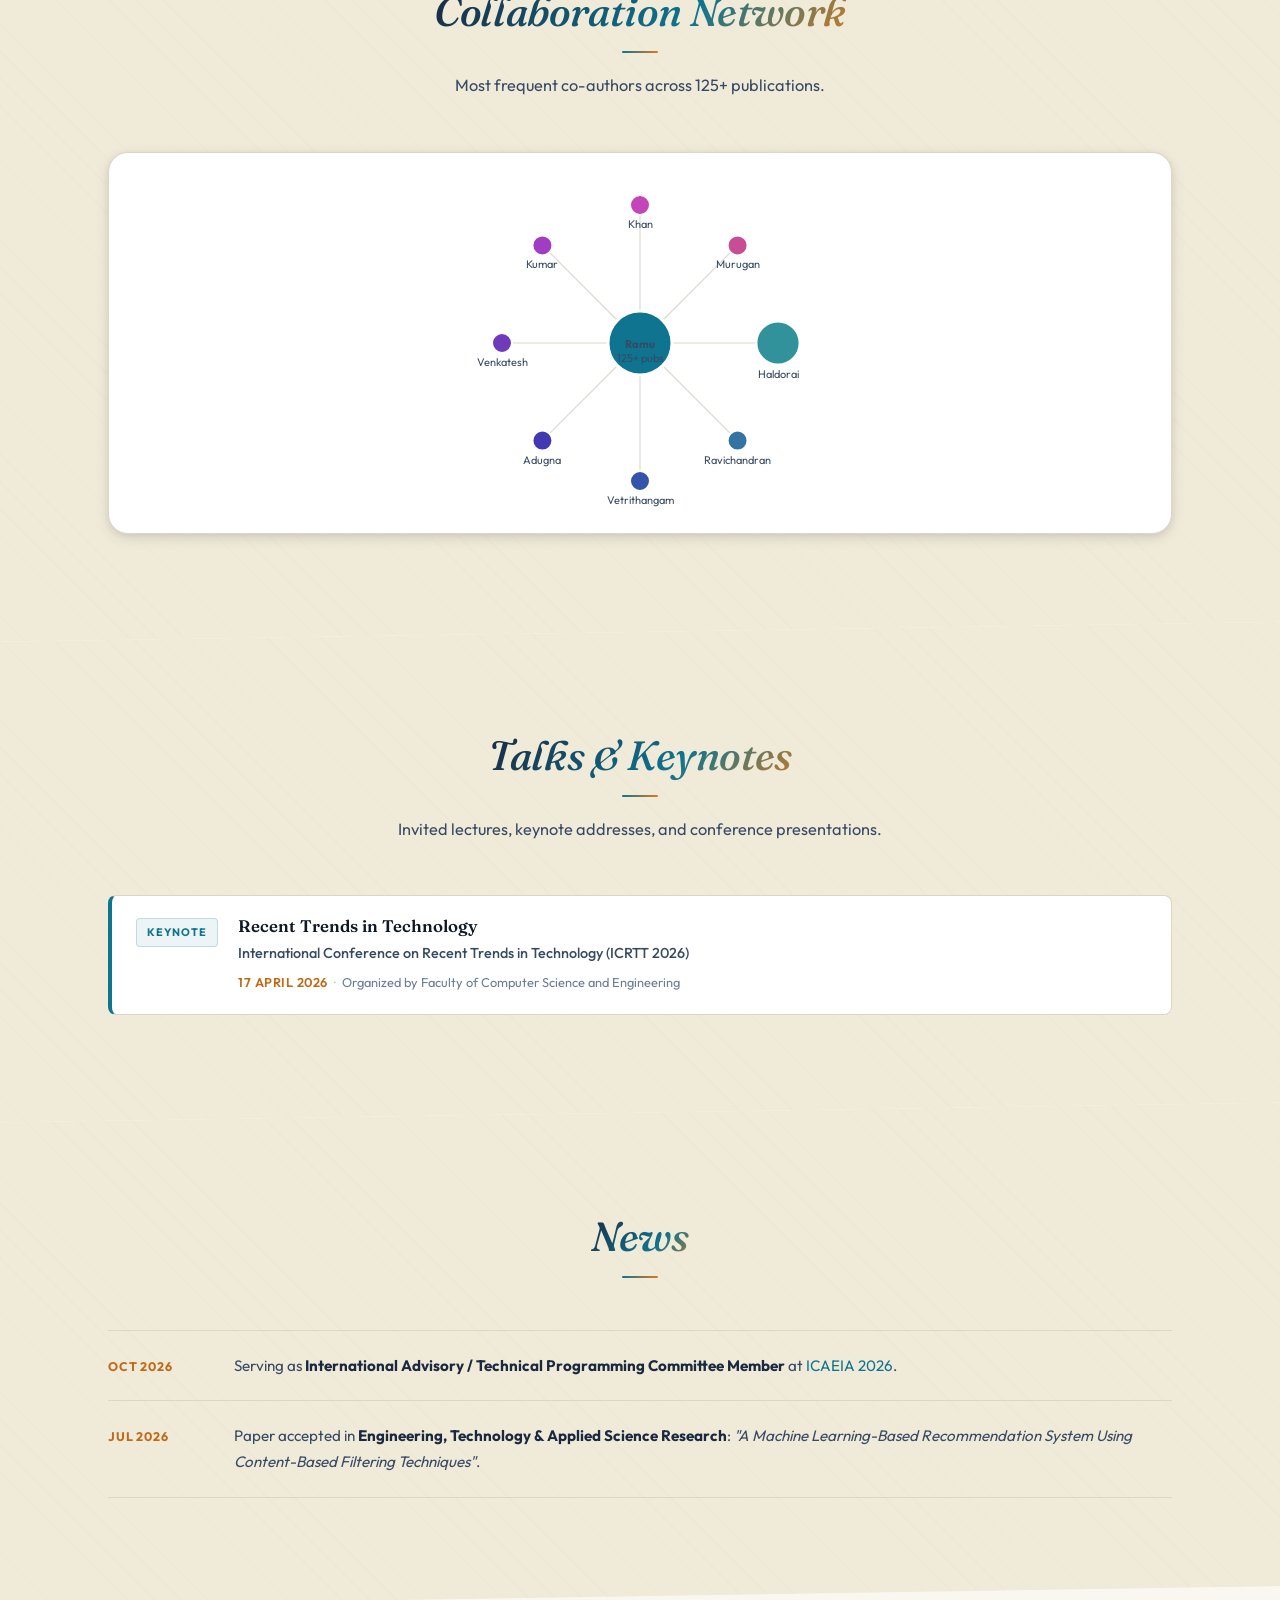
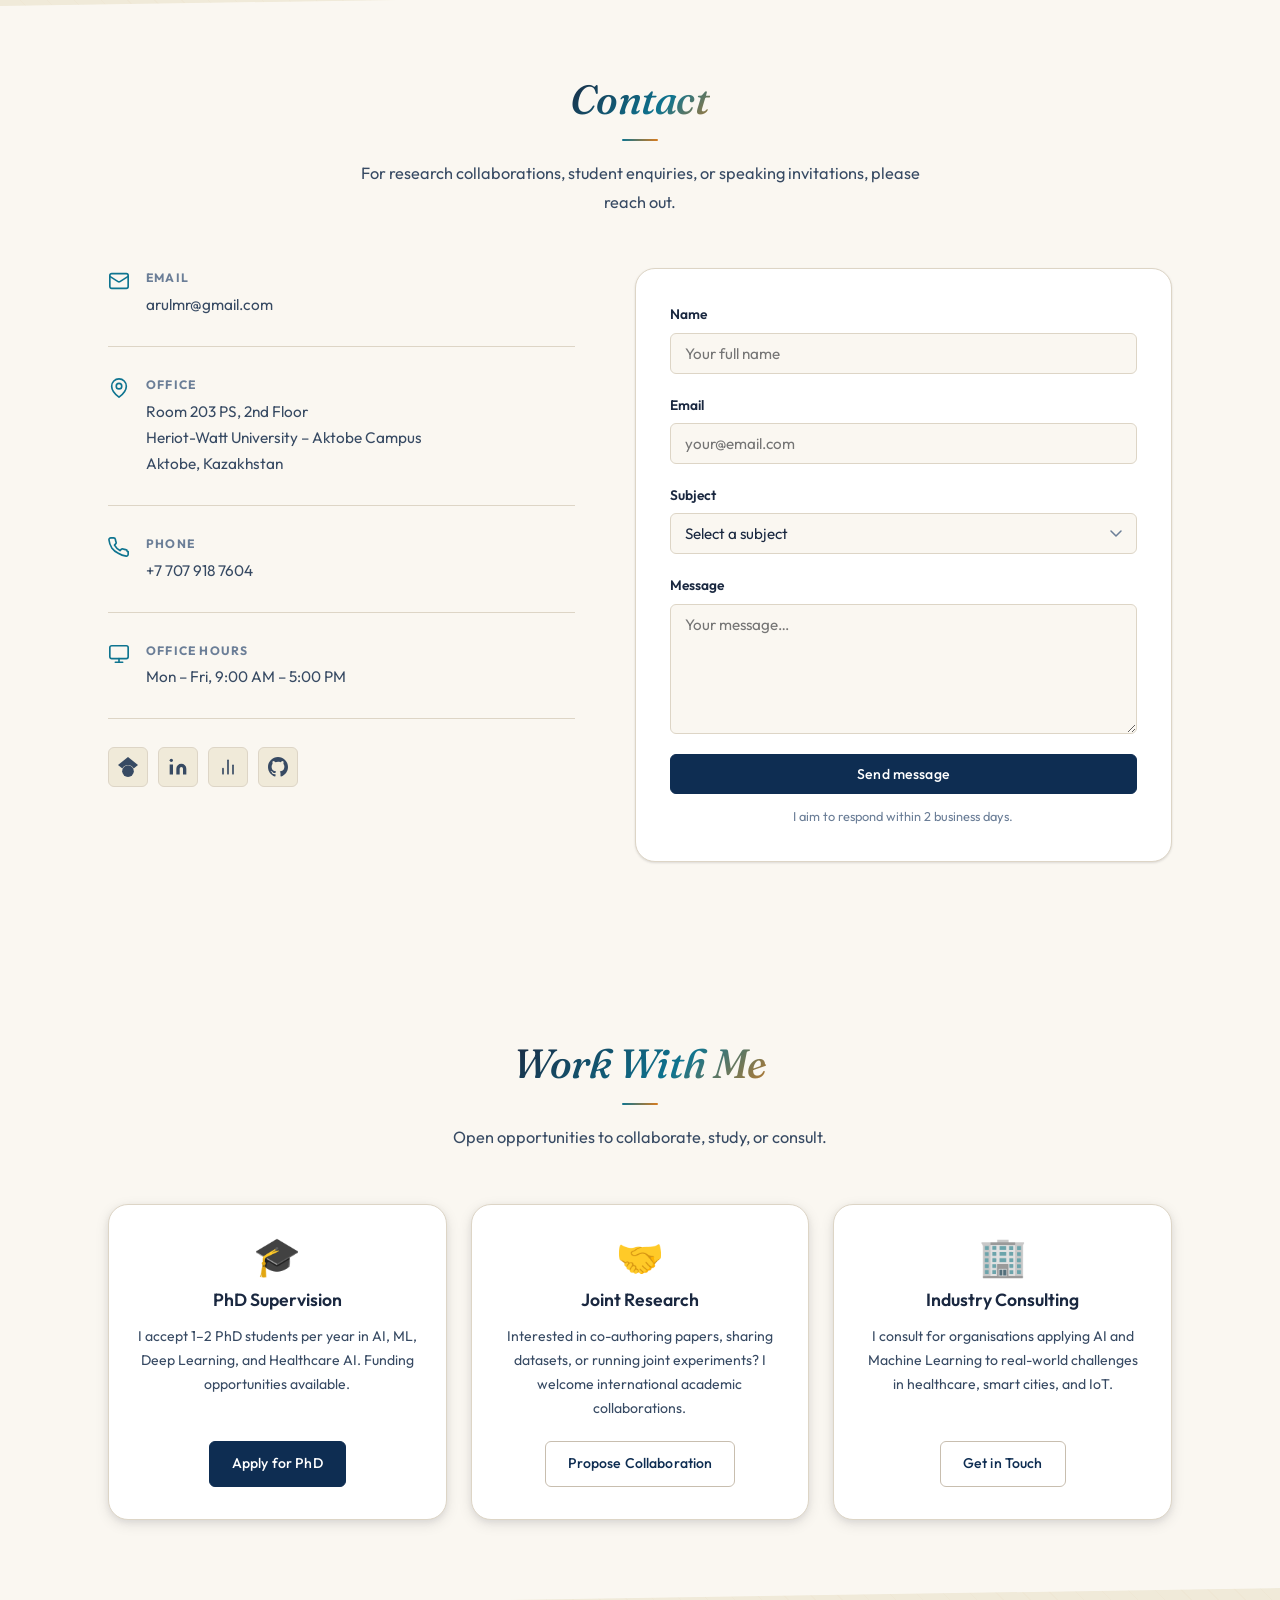
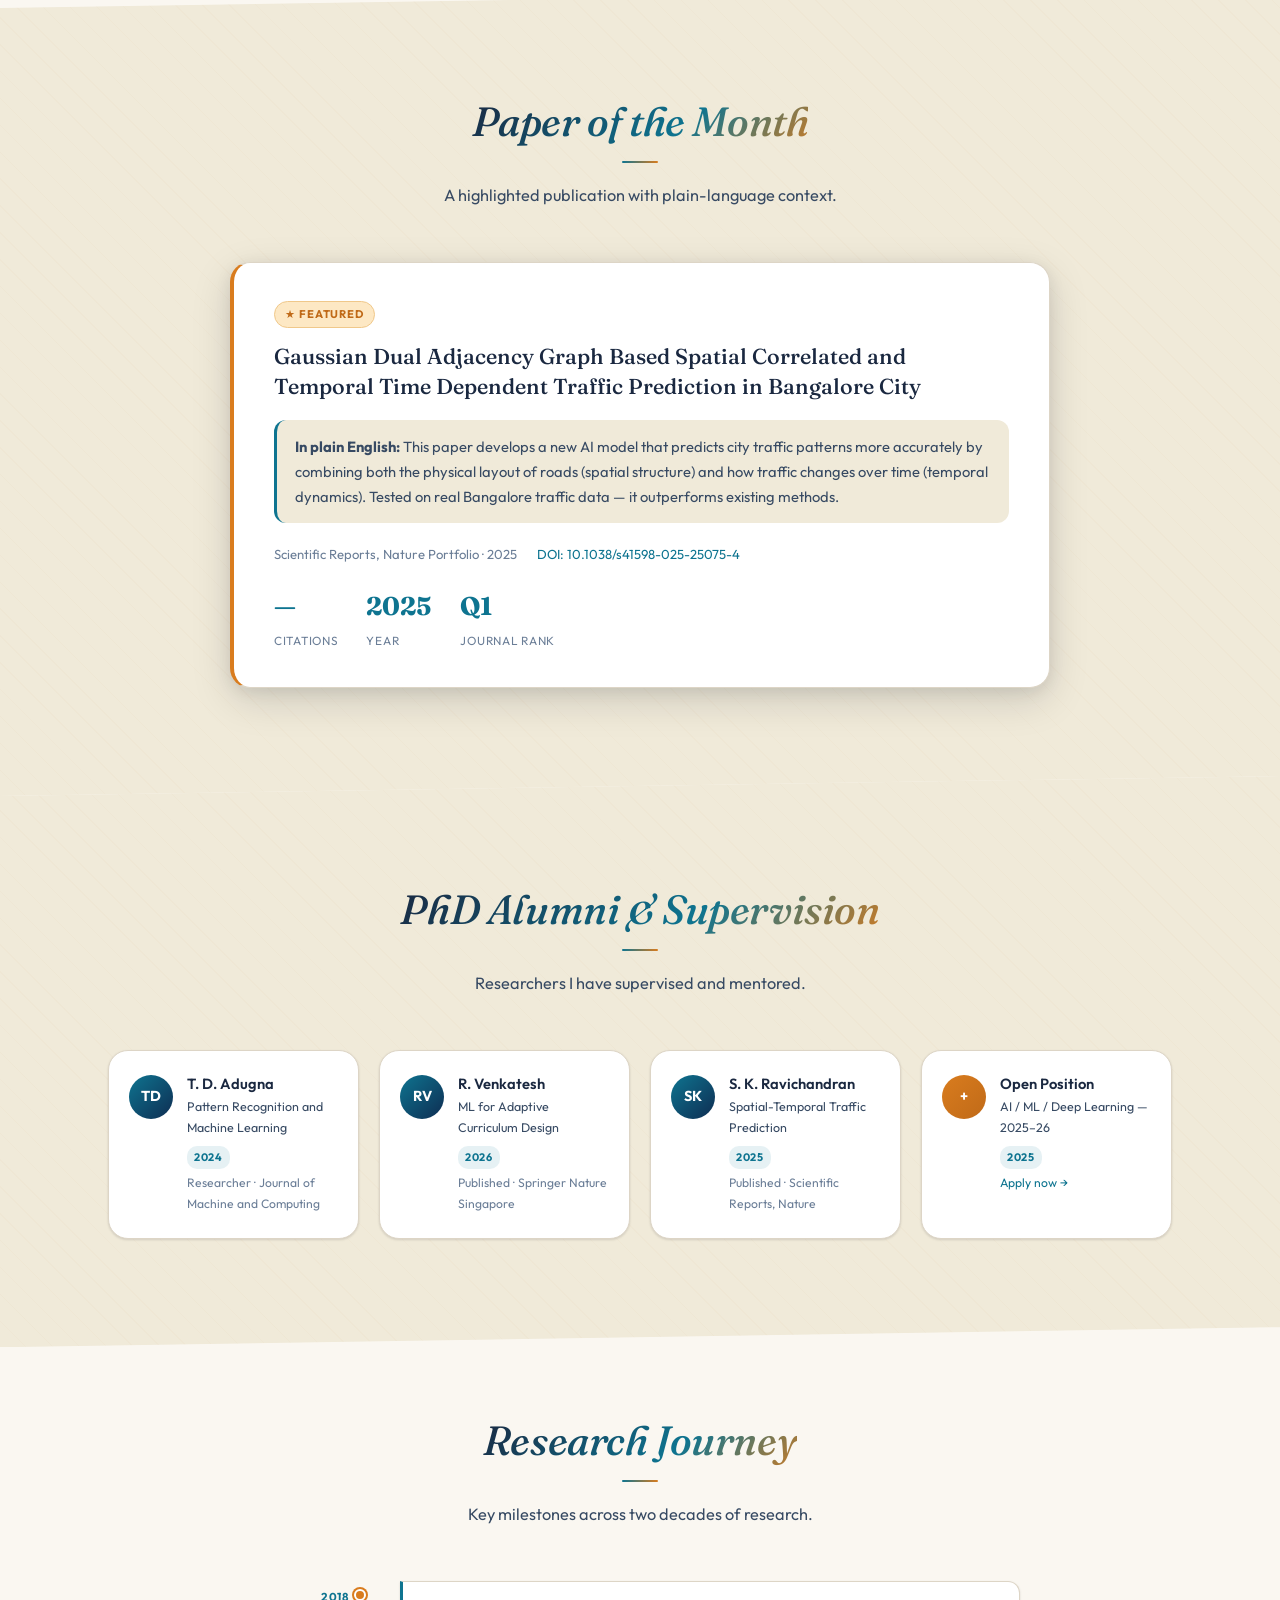
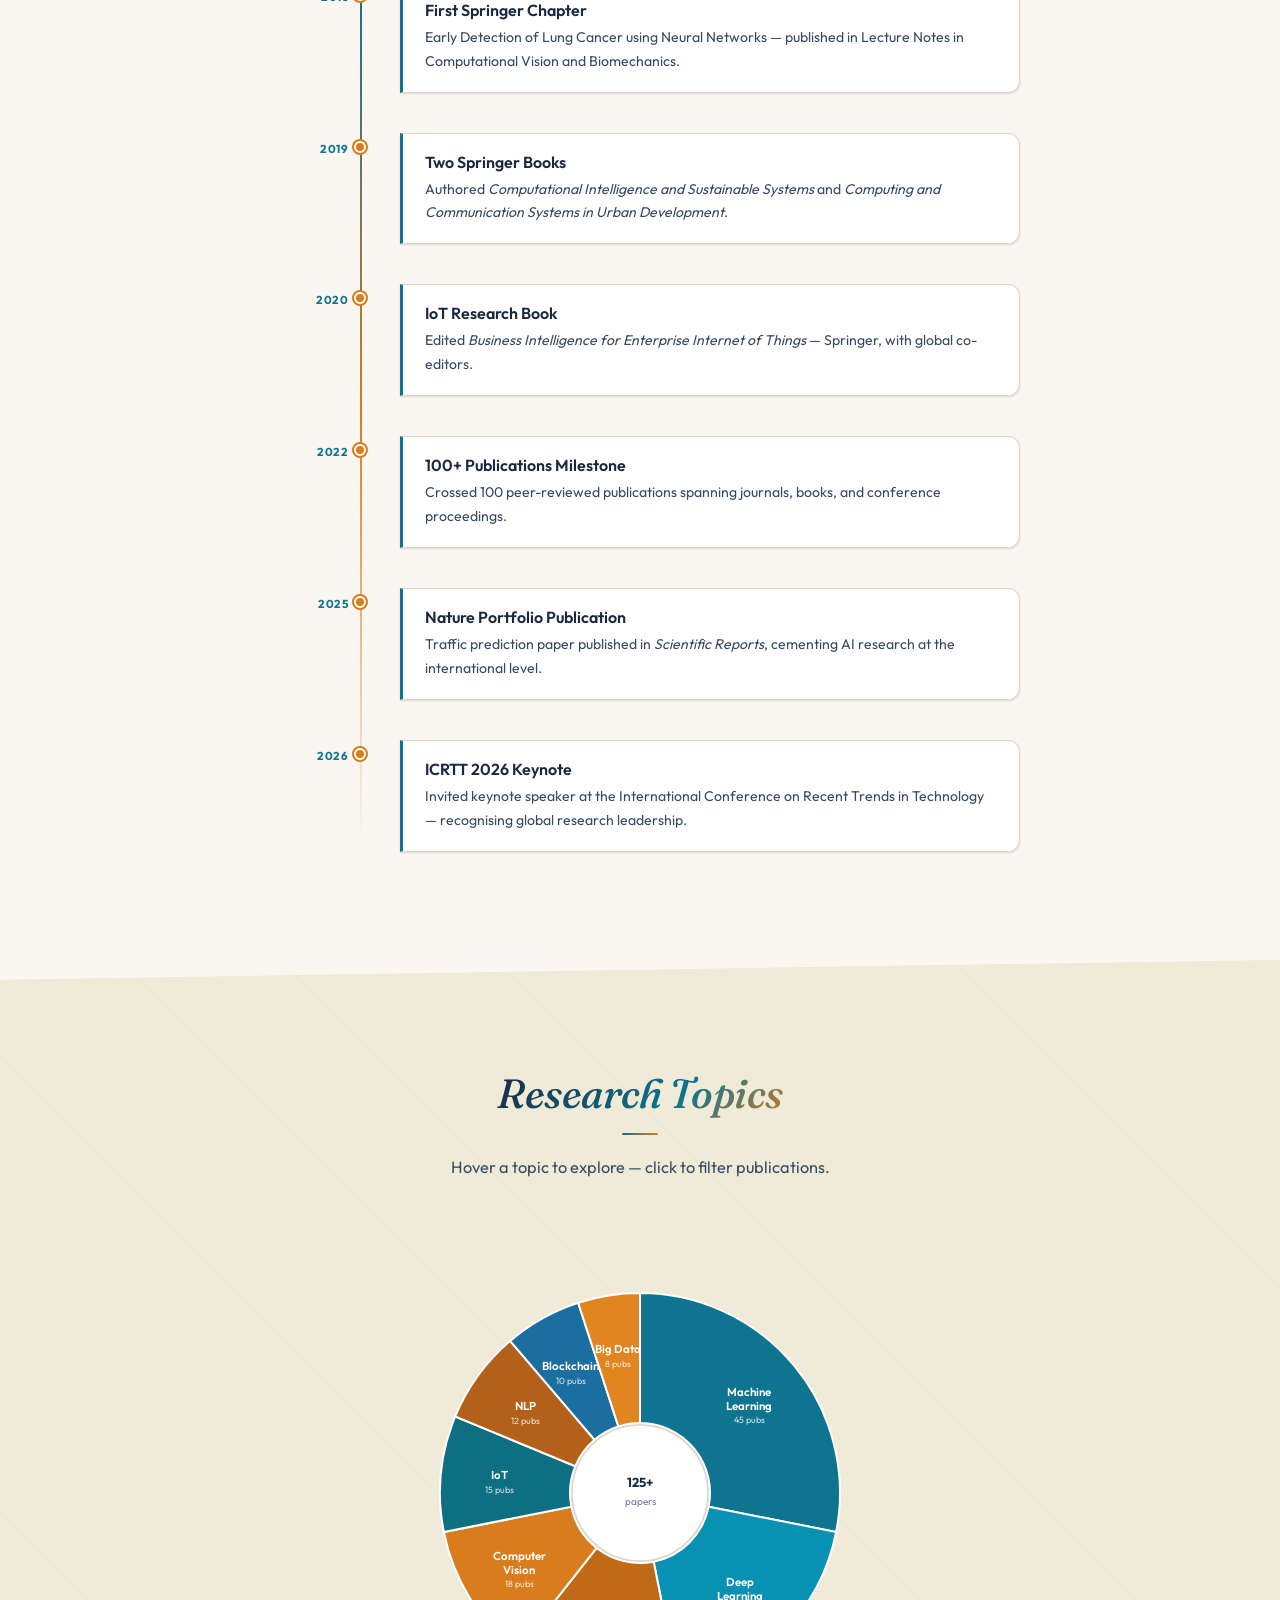
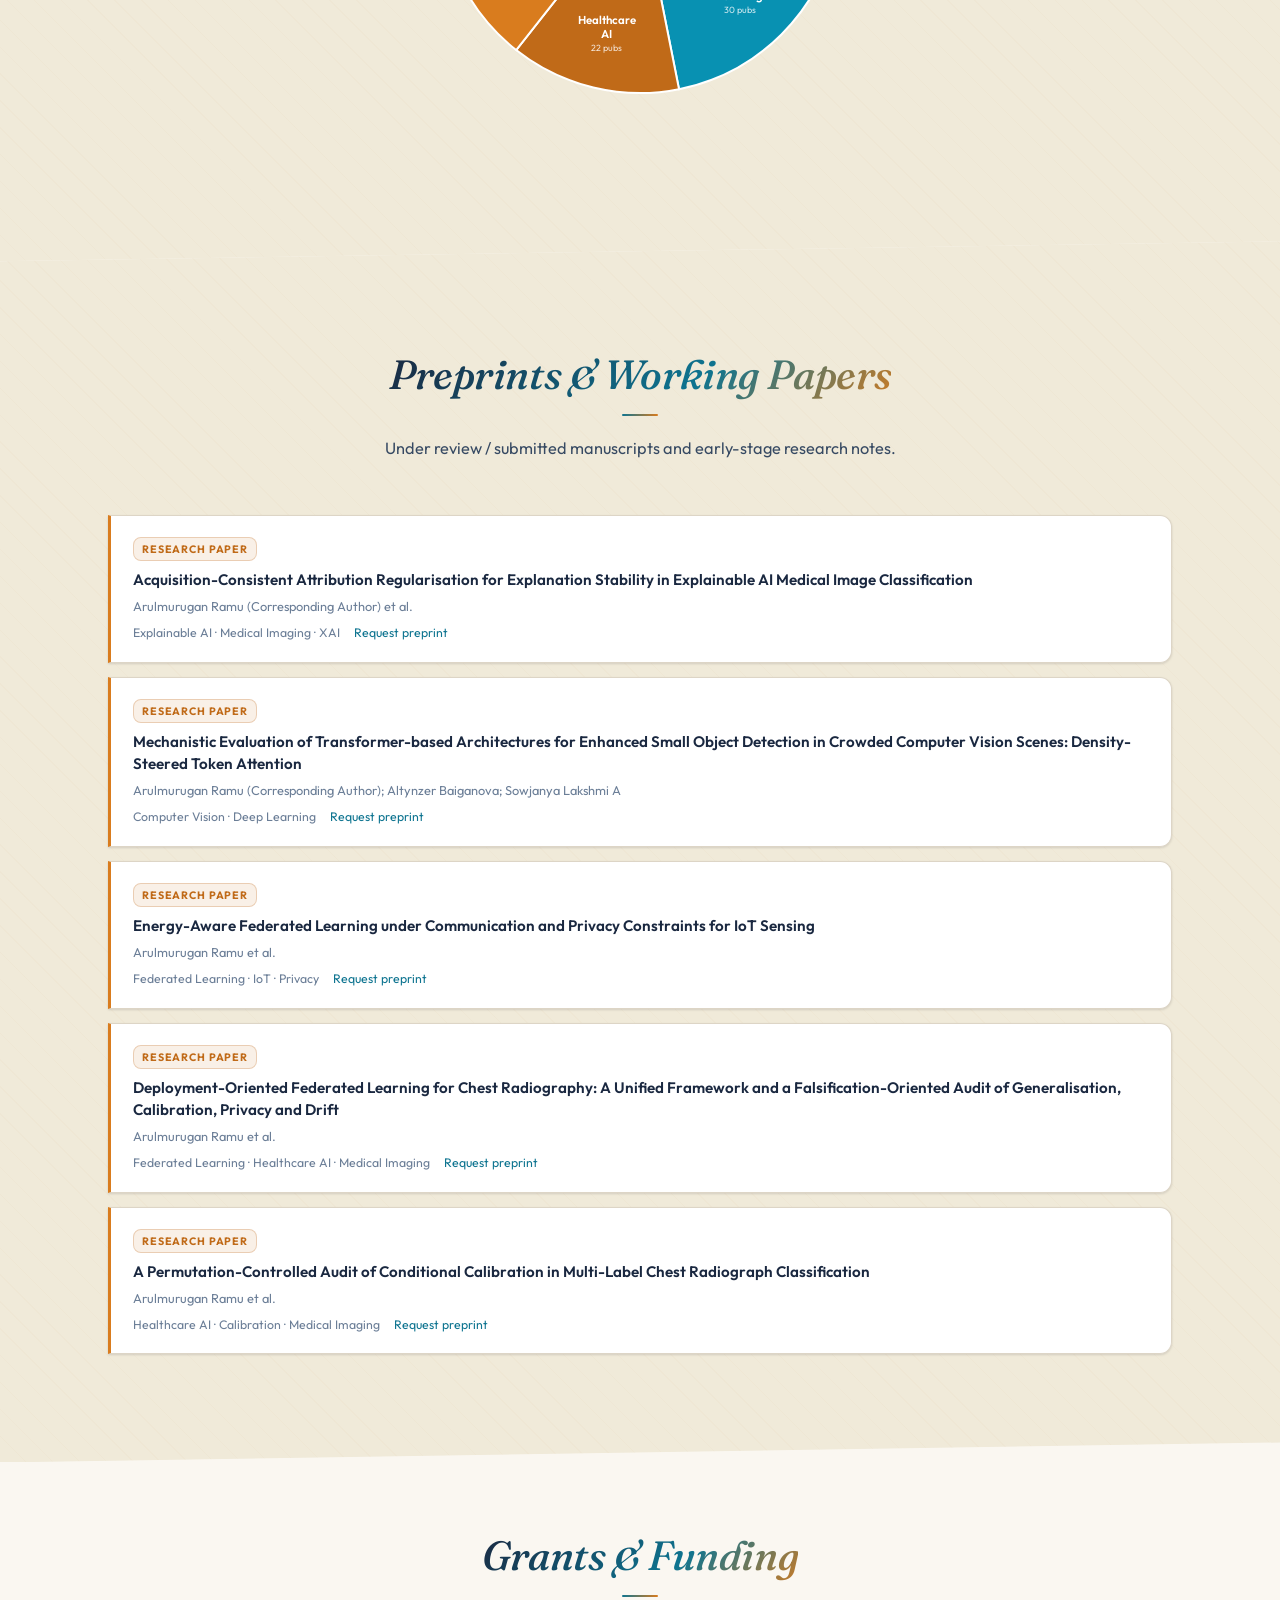
==== commit bb37d310: "feat: add IJC journal paper — Pepper Leaf Diseases Detection (vol.25, no.3, 2026) Co-Authored-By: Cl" ====
--- a/index.html
+++ b/index.html
@@ -329,6 +329,21 @@
           <h3 class="pub-title">A Machine Learning-Based Recommendation System Using Content-Based Filtering Techniques</h3>
           <p class="pub-authors">Meruert Yerekesheva, Arulmurugan Ramu, Arman Kabidolda, Altynzer Baiganova</p>
           <p class="pub-venue"><em>Eng. Technol. Appl. Sci. Res.</em> (ETASR), December 2026</p>
+        </article>
+
+        <article class="pub-item" data-type="journal" data-year="2026">
+          <div class="pub-meta">
+            <span class="pub-badge journal">Journal</span>
+            <span class="pub-year">2026</span>
+          </div>
+          <h3 class="pub-title">
+            <a href="https://www.computingonline.net/computing/article/view/4857" target="_blank" rel="noopener">Pepper Leaf Diseases Detection Using Hybrid Techniques with Deep Learning</a>
+          </h3>
+          <p class="pub-authors">Diriba Gichile Rundasa, Desalegn Tasew Degaga, Arulmurugan Ramu, K. Mariyappan</p>
+          <p class="pub-venue"><em>International Journal of Computing</em>, vol. 25, no. 3, pp. 585–593, September 2026</p>
+          <div class="pub-links">
+            <a href="https://www.computingonline.net/computing/article/view/4857" class="pub-link" target="_blank" rel="noopener">Article</a>
+          </div>
         </article>
 
         <article class="pub-item pub-featured" data-type="journal" data-year="2025">
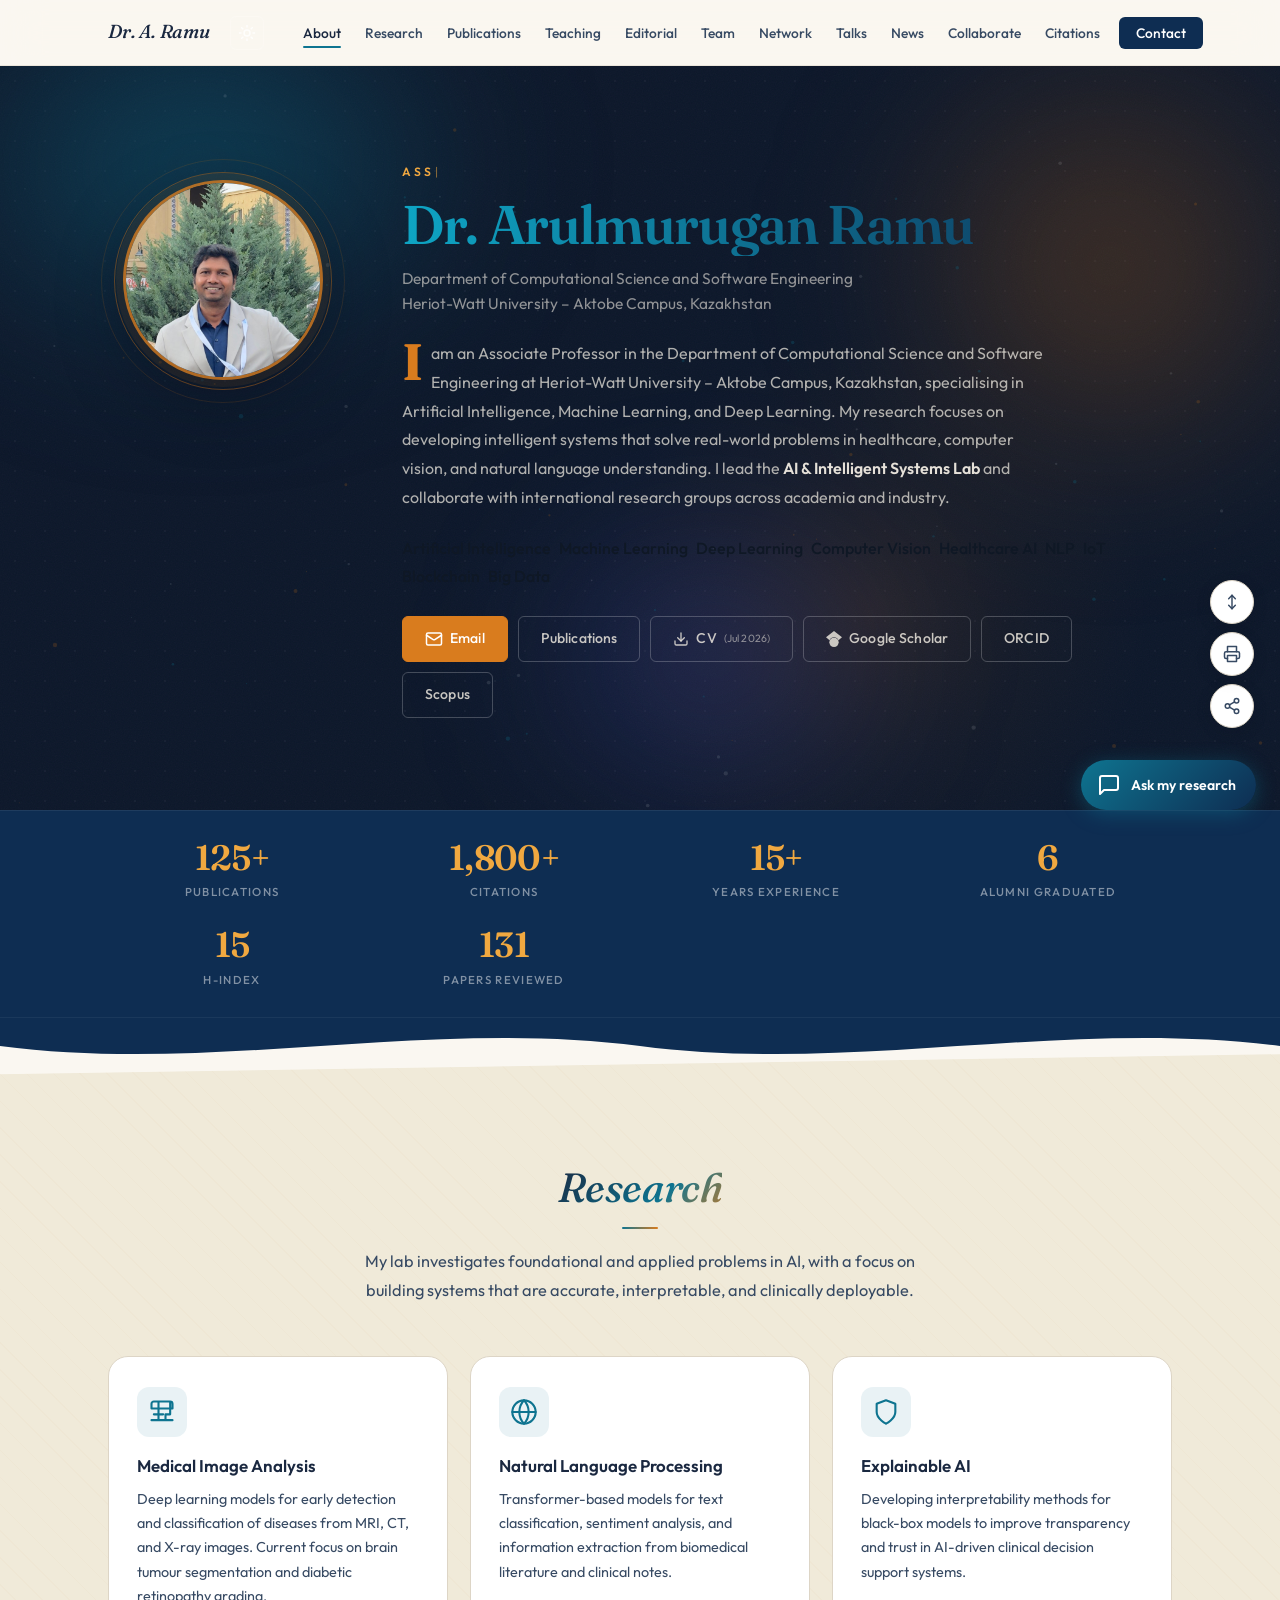
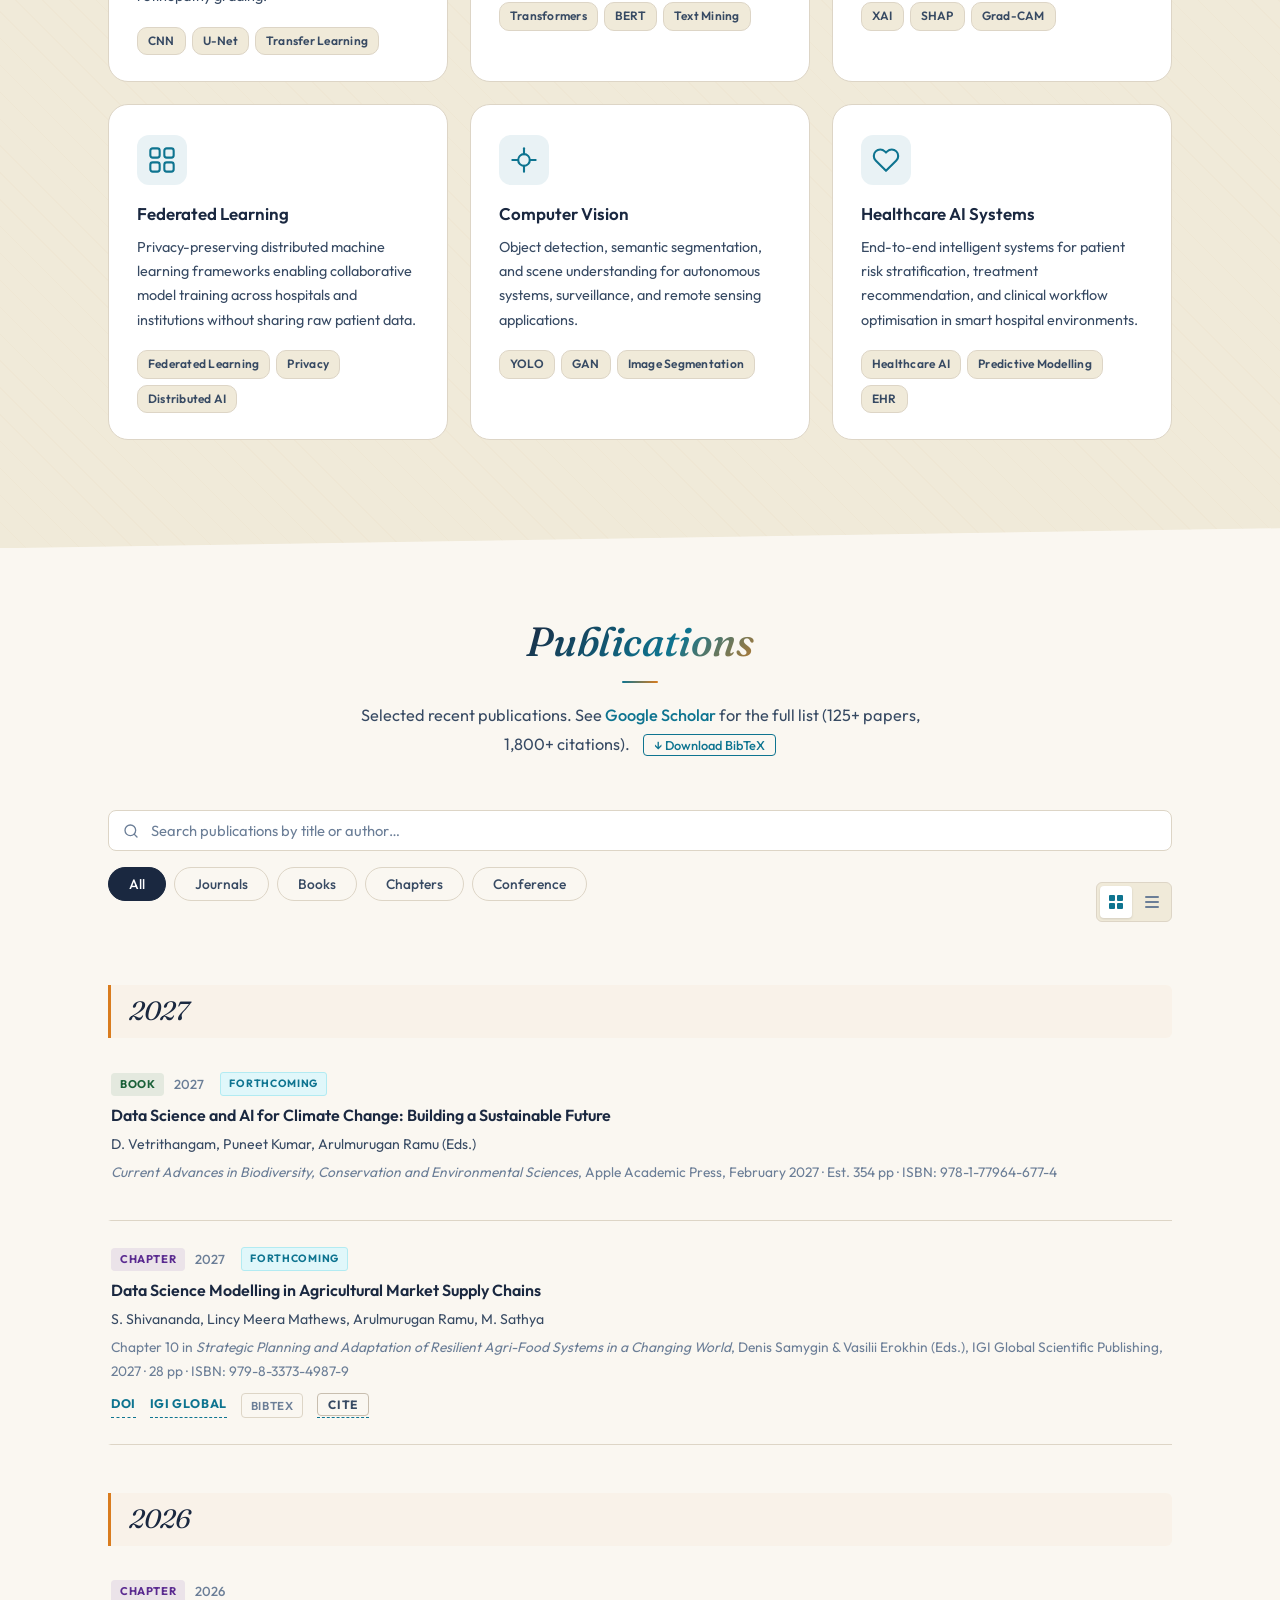
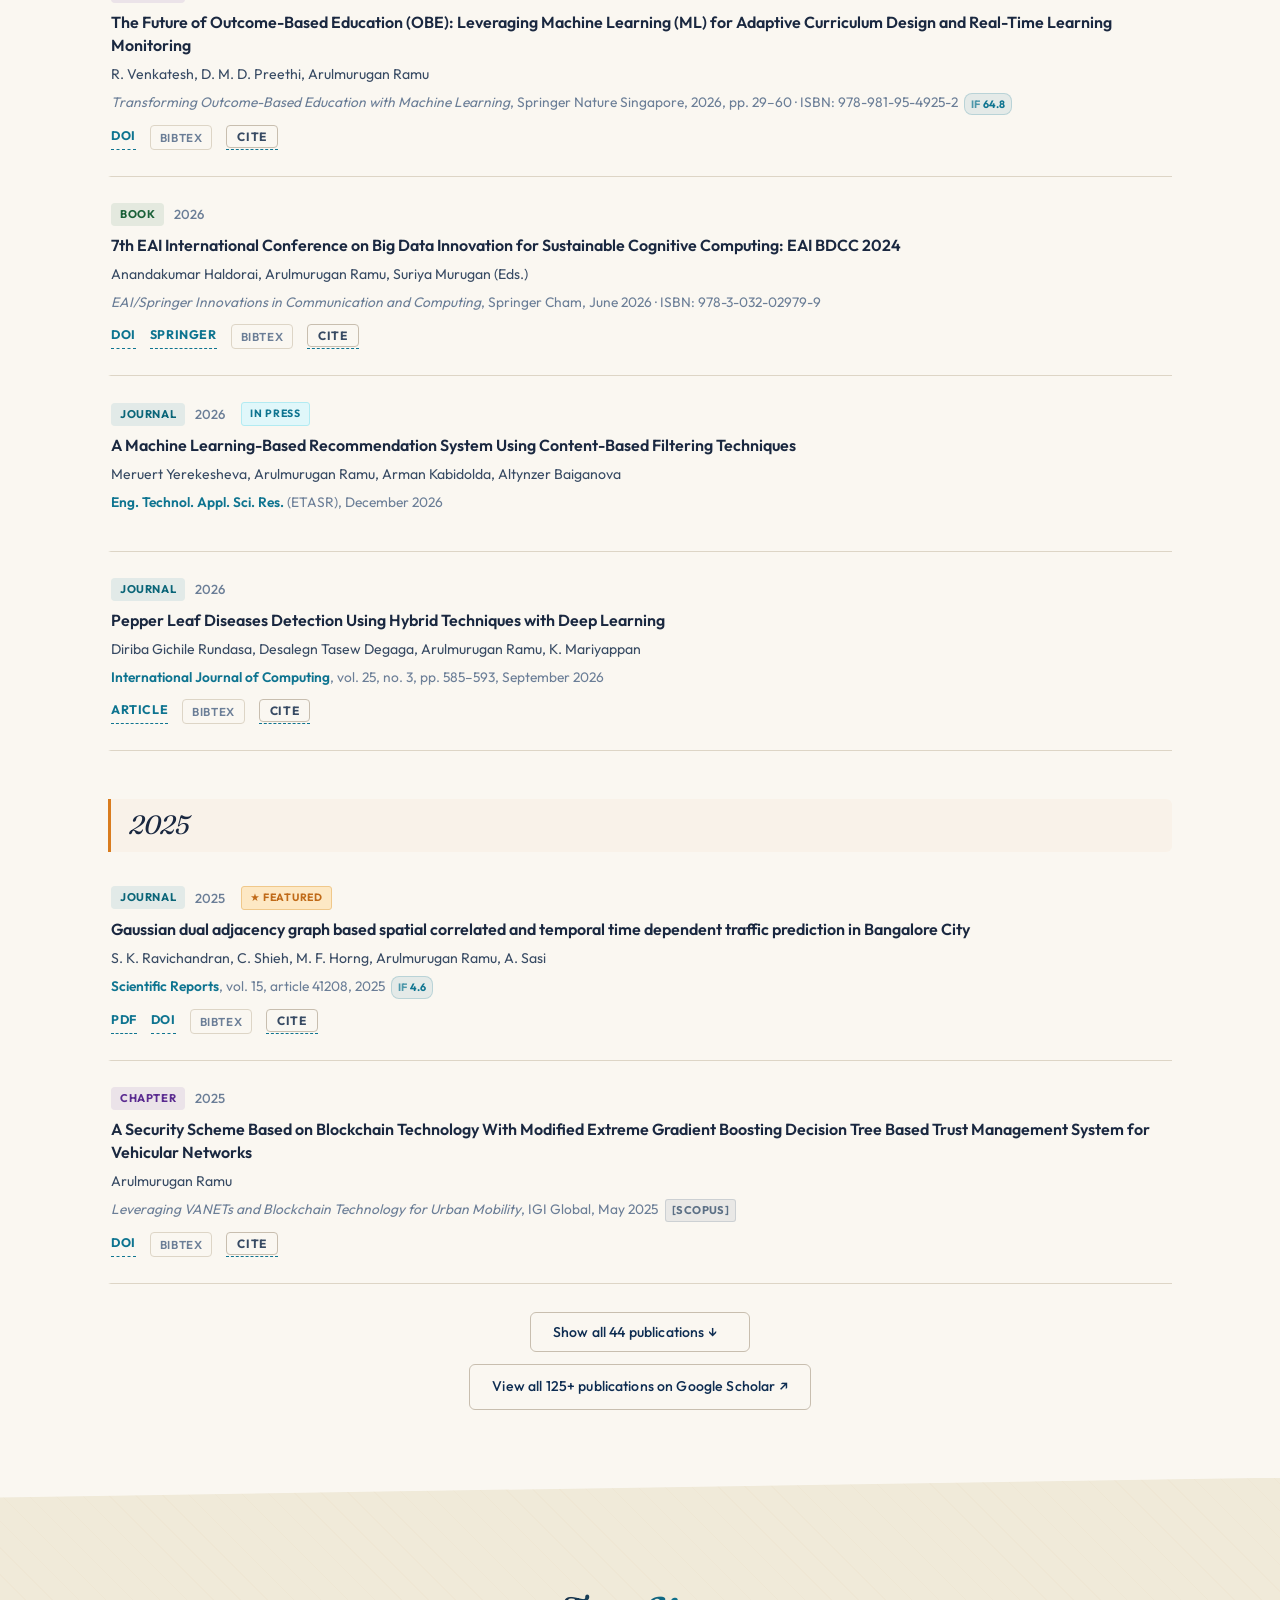
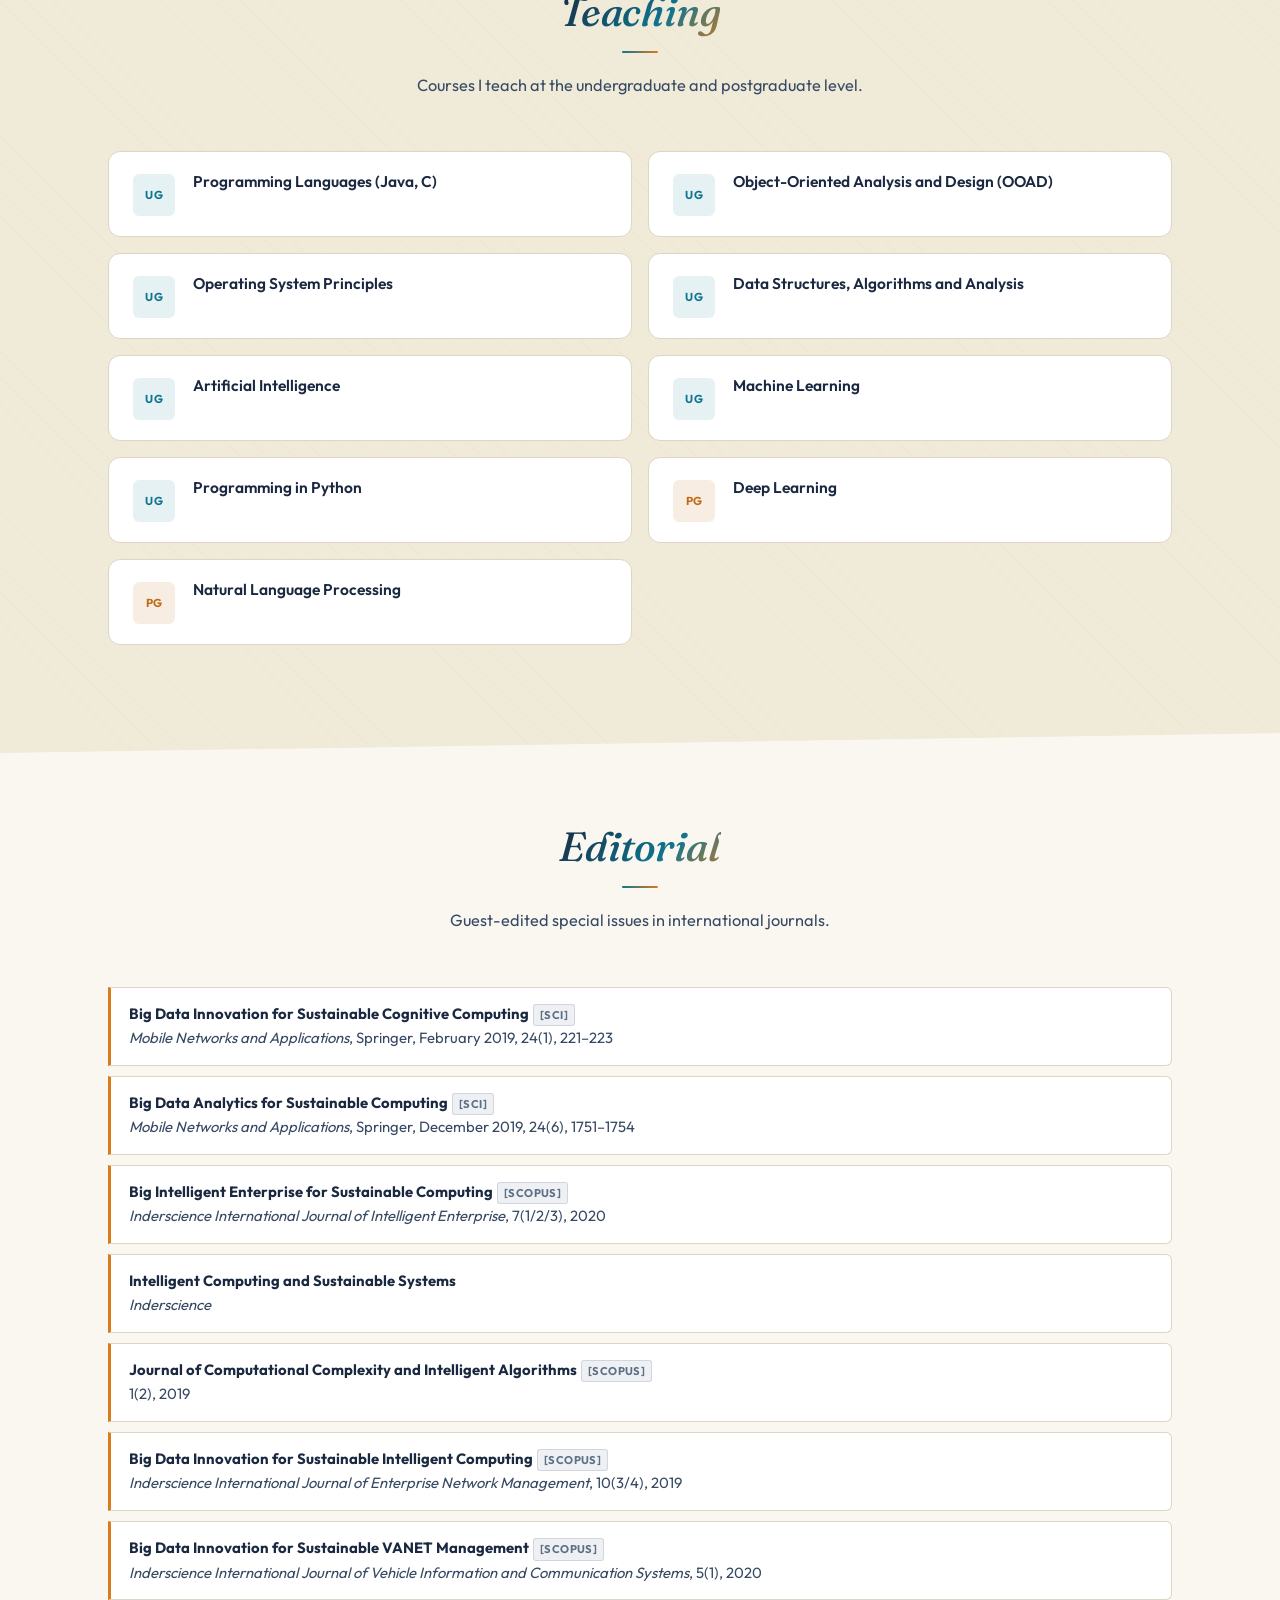
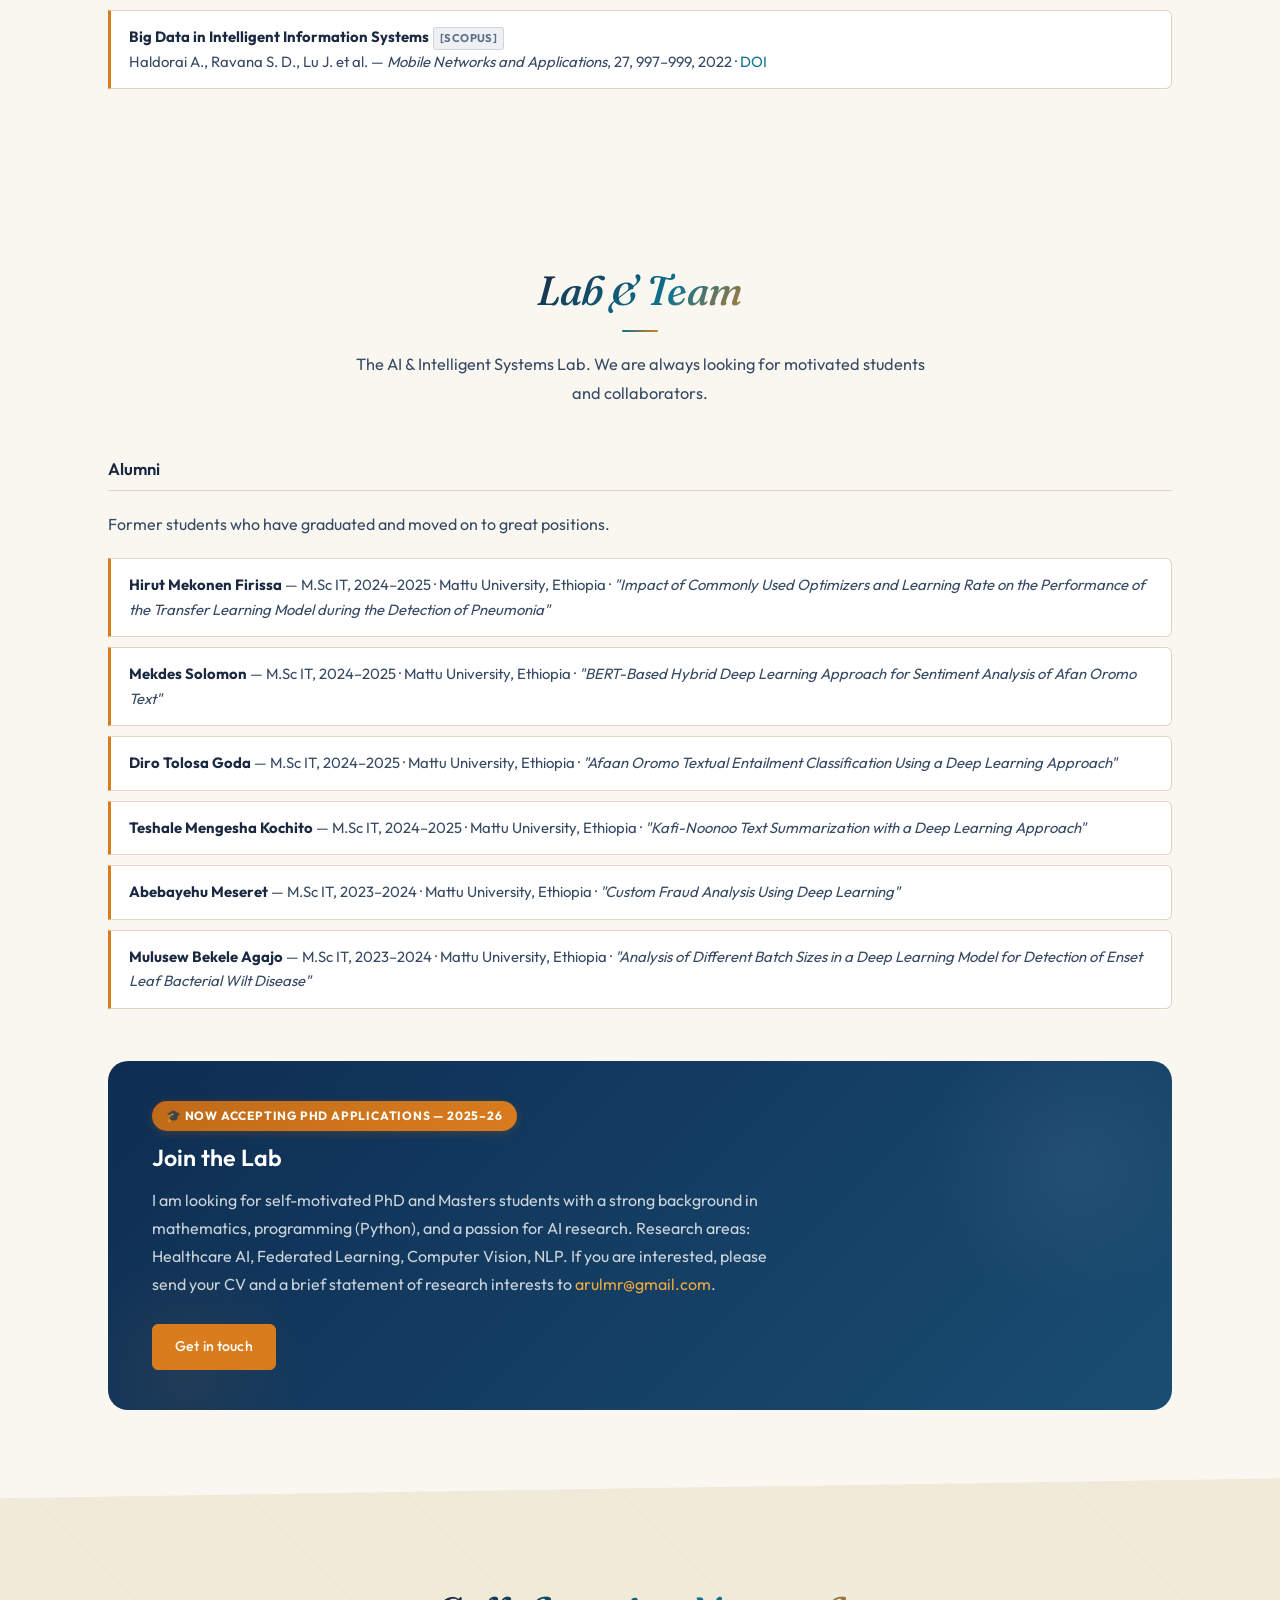
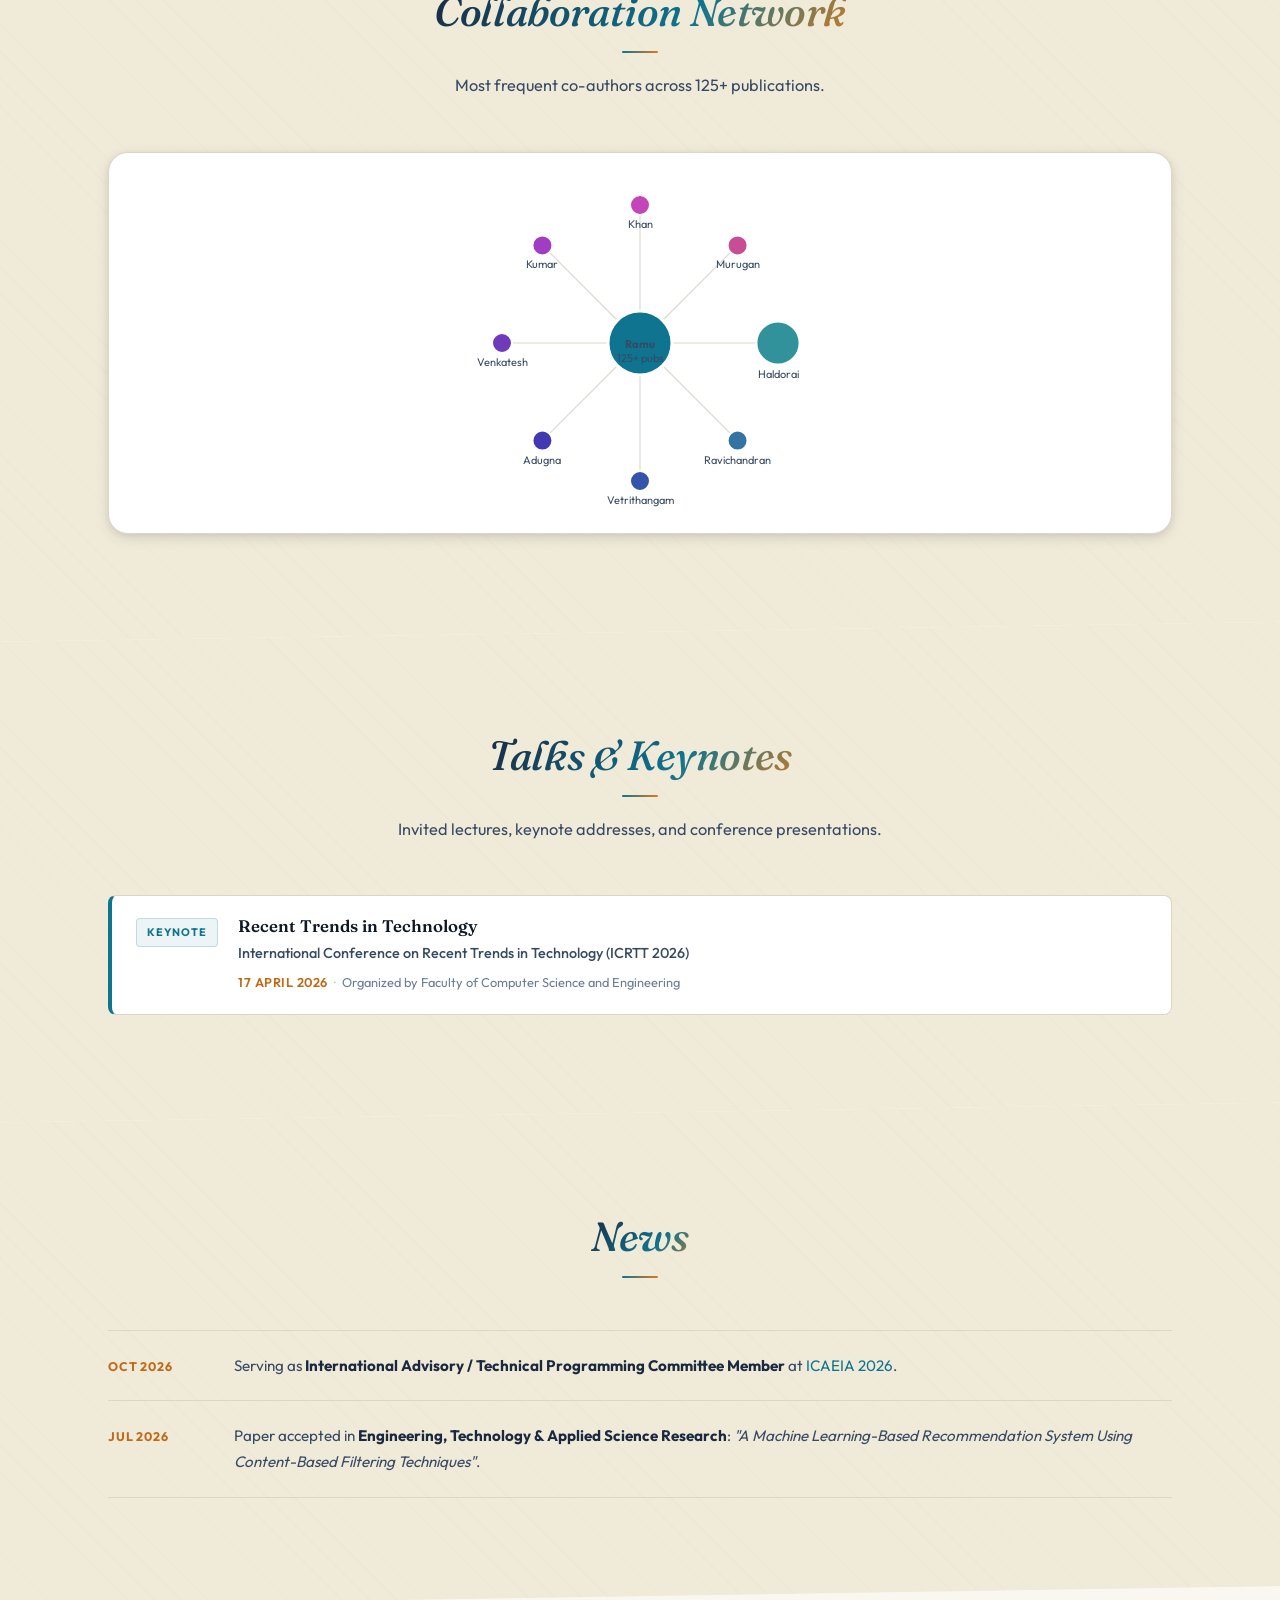
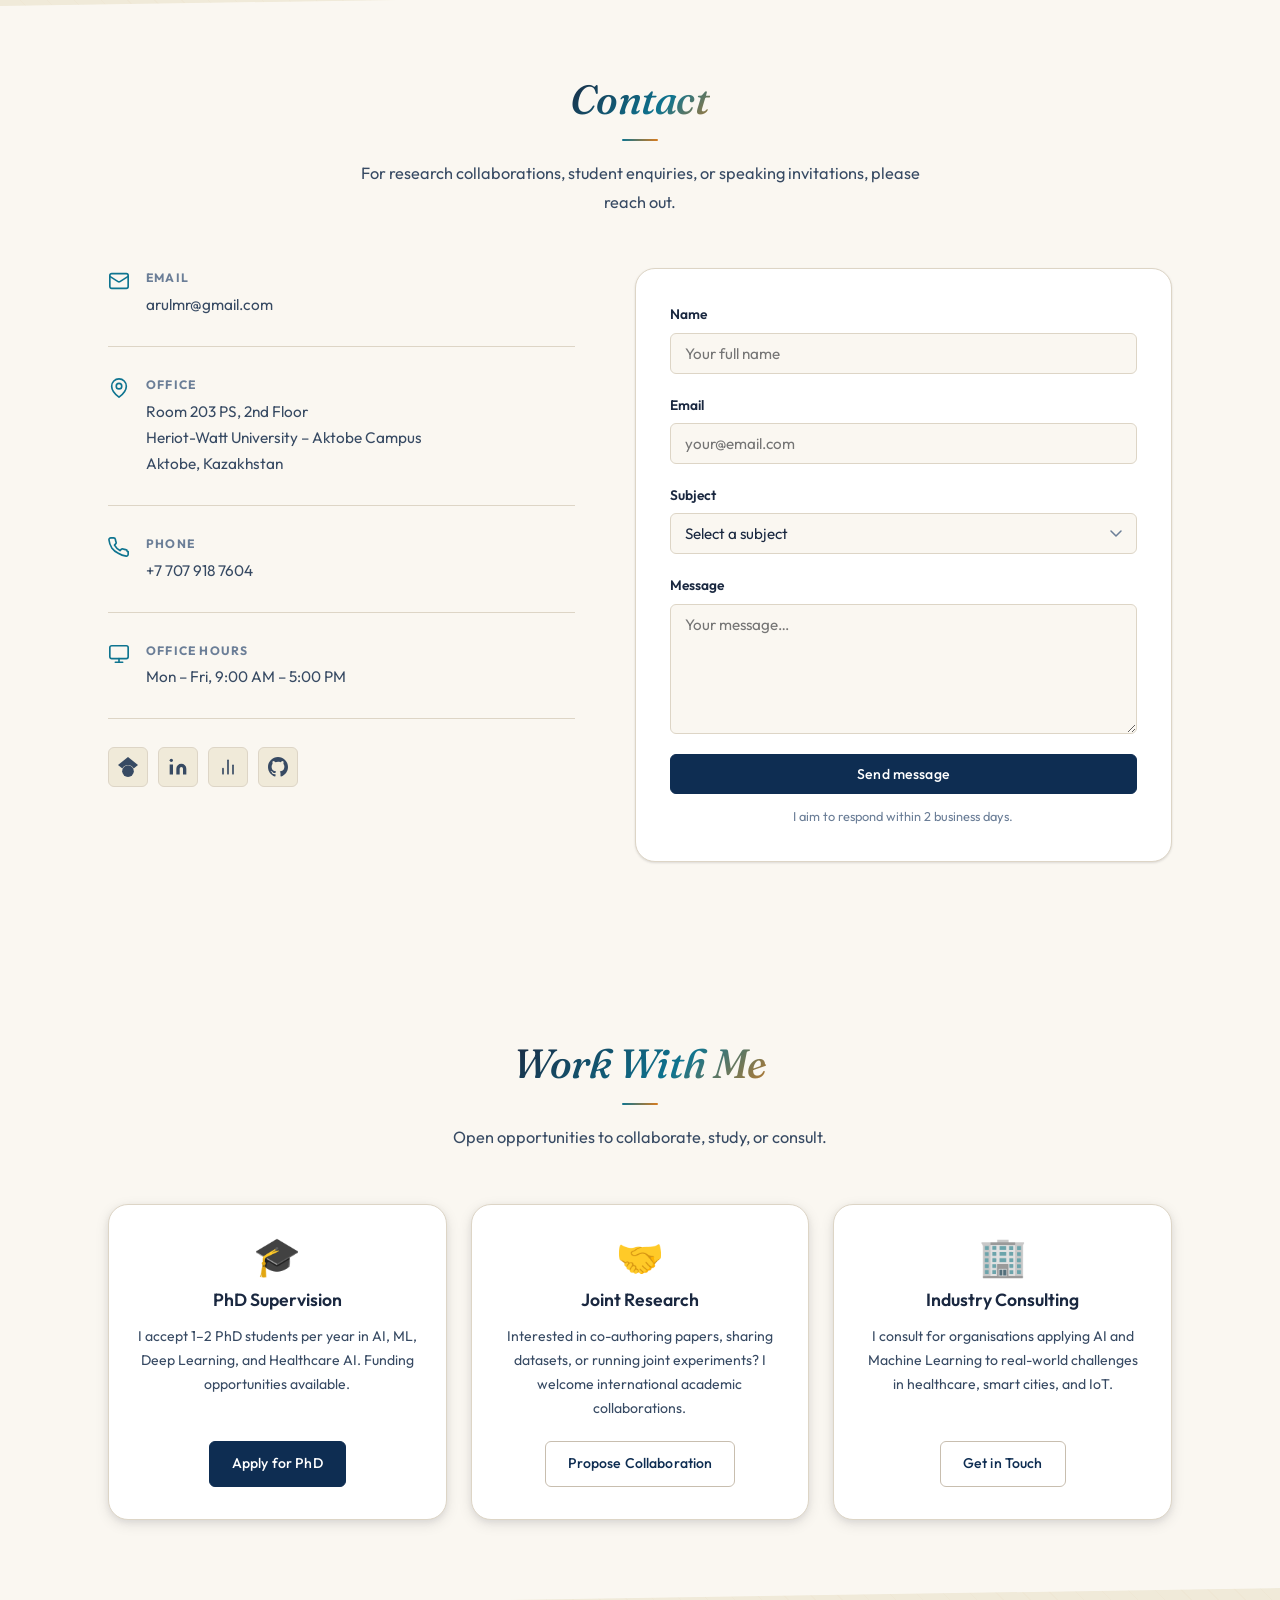
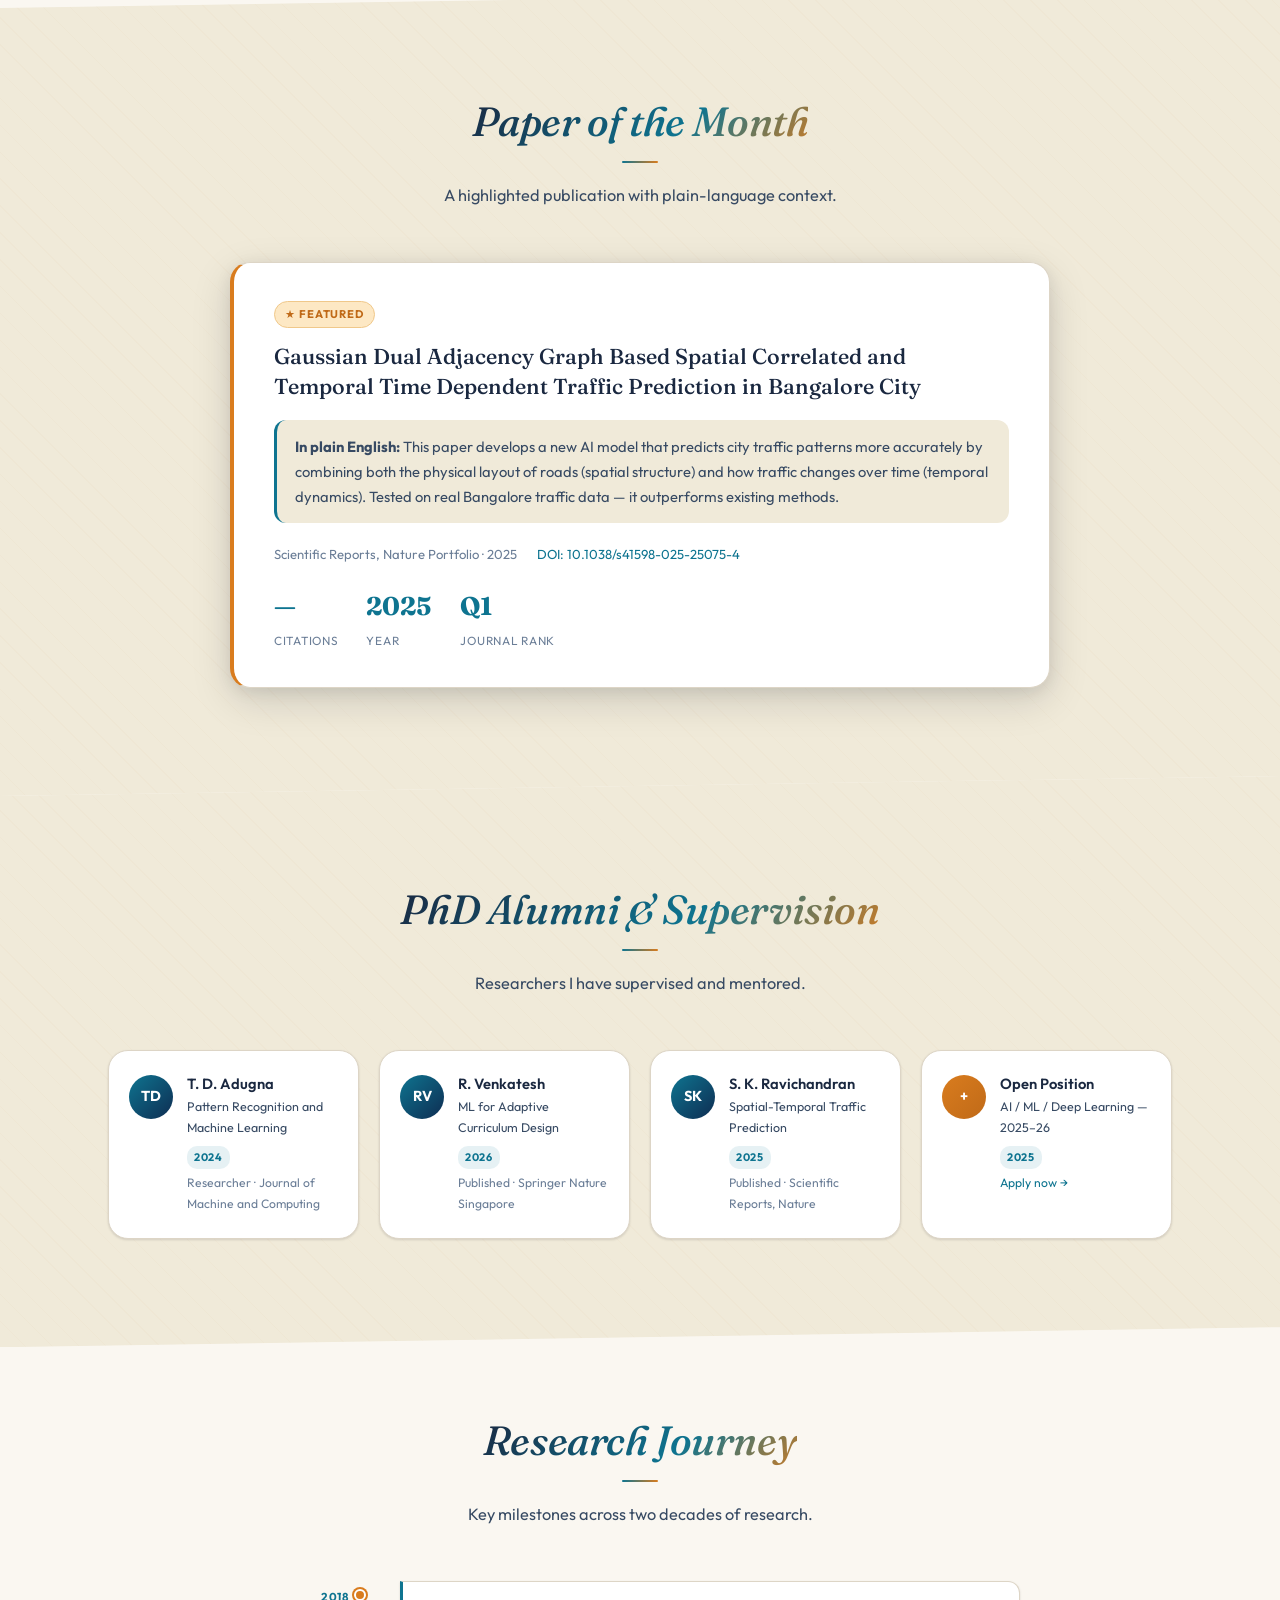
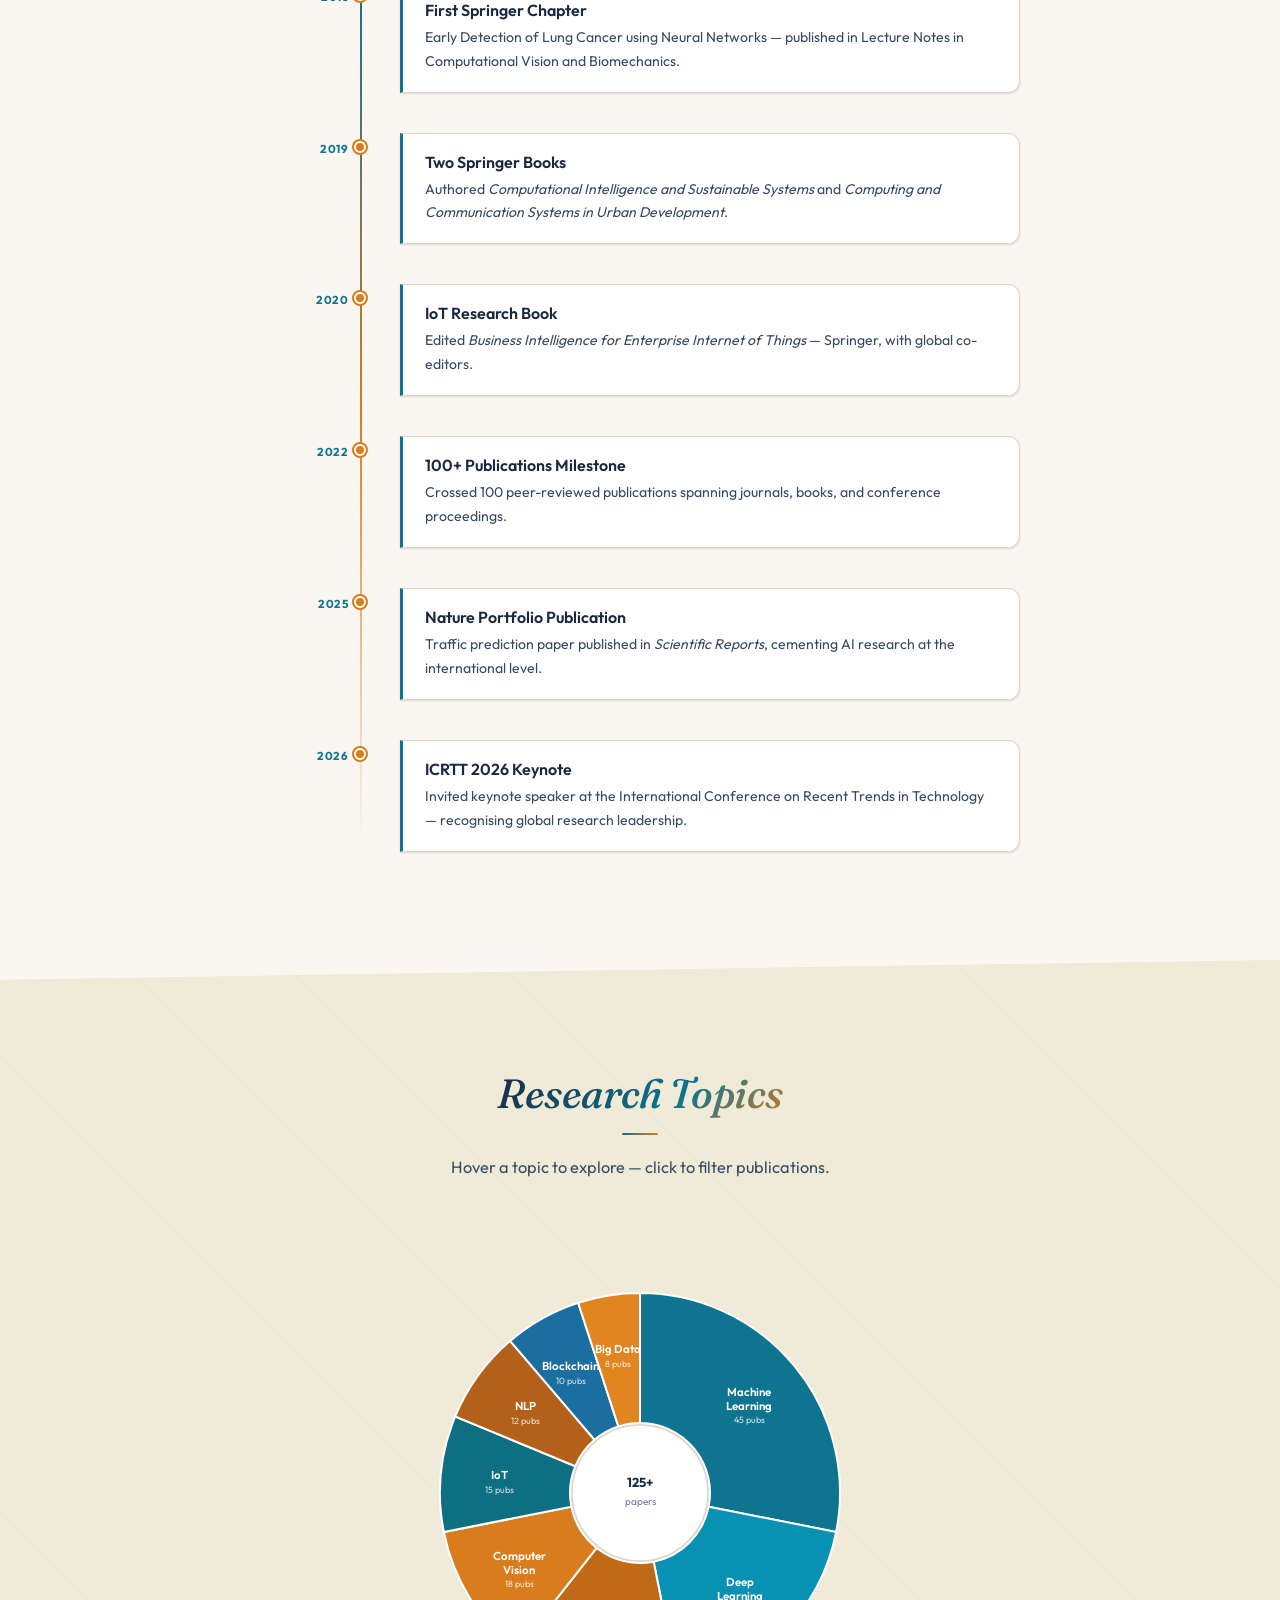
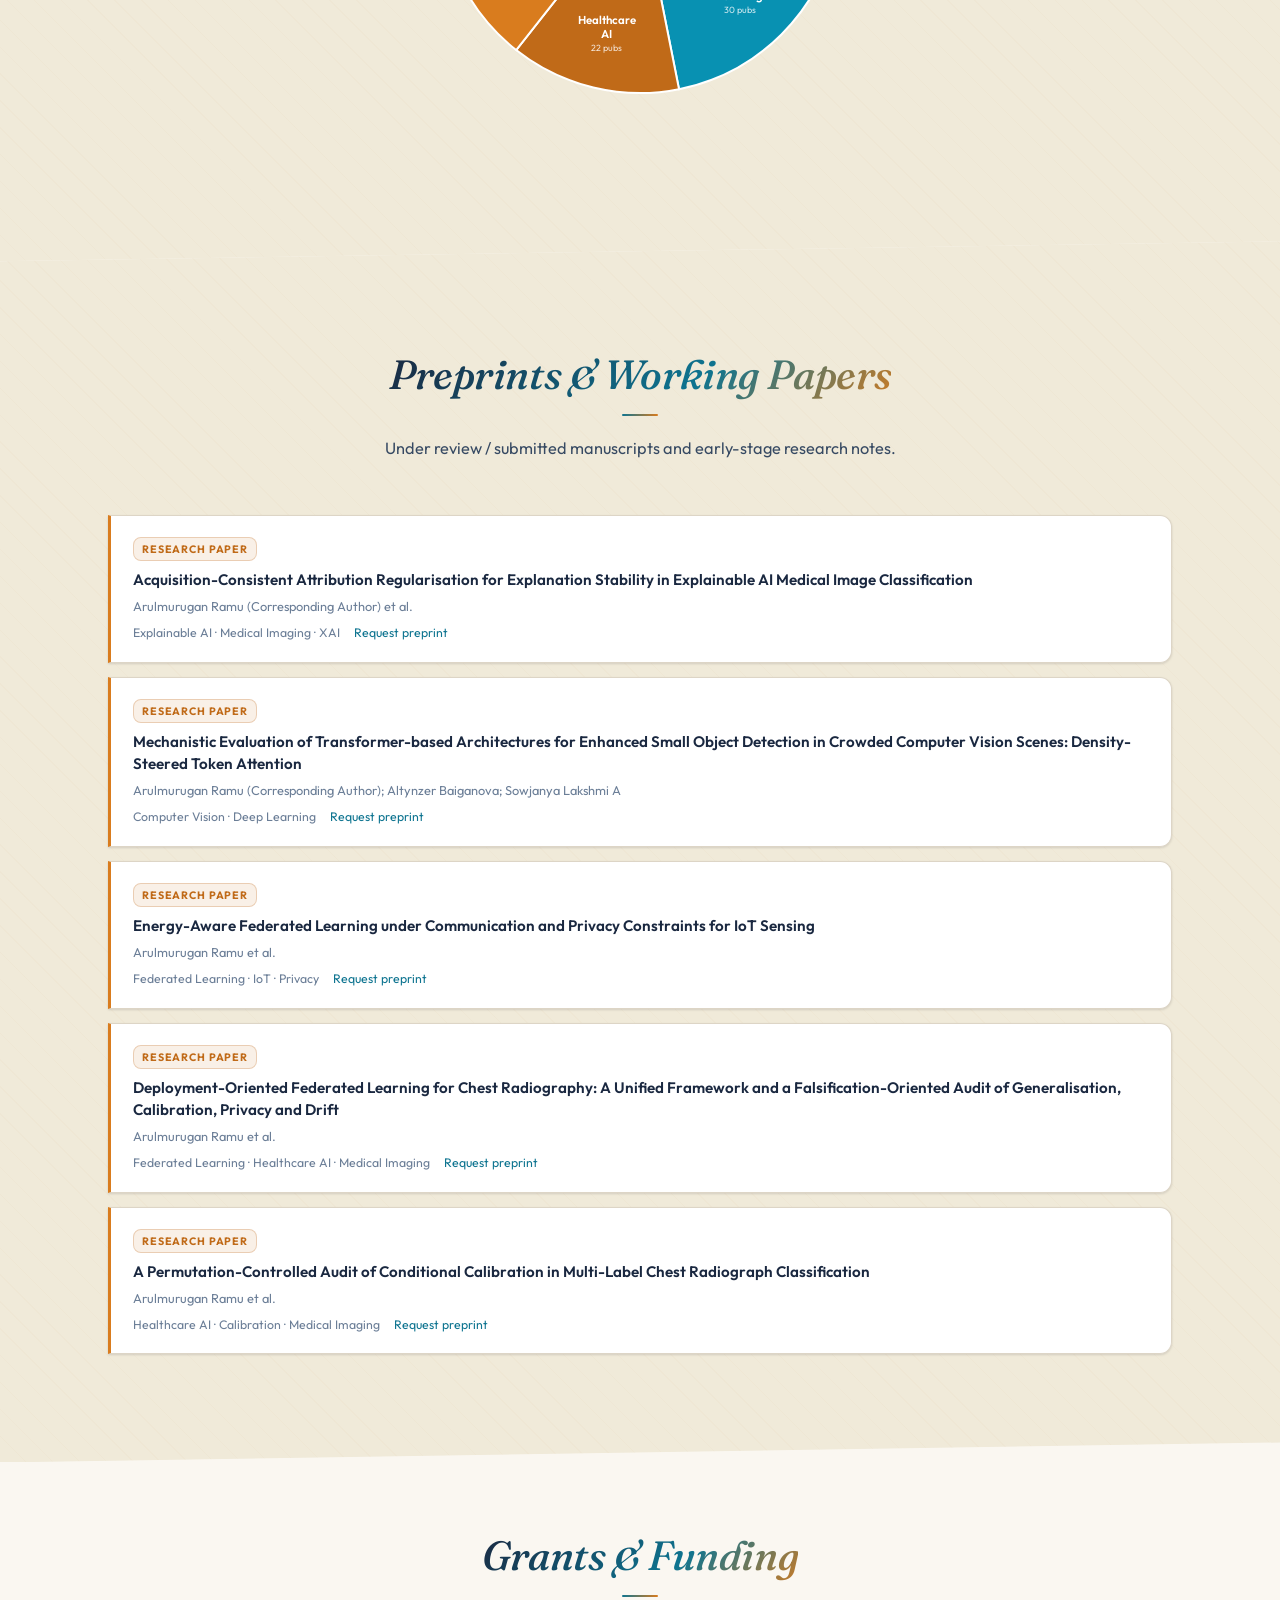
==== commit ca4ec1b8: "fix: update IGI chapter year to 2027, add page count (28 pp), fix author name formatting Co-Authored" ====
--- a/index.html
+++ b/index.html
@@ -274,15 +274,15 @@
           <p class="pub-venue"><em>Current Advances in Biodiversity, Conservation and Environmental Sciences</em>, Apple Academic Press, February 2027 · Est. 354 pp · ISBN: 978-1-77964-677-4</p>
         </article>
 
-        <article class="pub-item" data-type="chapter" data-year="2026">
+        <article class="pub-item" data-type="chapter" data-year="2027">
           <div class="pub-meta">
             <span class="pub-badge chapter">Chapter</span>
-            <span class="pub-year">2026</span>
+            <span class="pub-year">2027</span>
             <span style="display:inline-flex;align-items:center;font-size:.66rem;font-weight:700;text-transform:uppercase;letter-spacing:.7px;color:#0e7490;background:#e0f7fa;border:1px solid #b2ebf2;padding:2px 8px;border-radius:3px;margin-left:6px;">Forthcoming</span>
           </div>
           <h3 class="pub-title">Data Science Modelling in Agricultural Market Supply Chains</h3>
-          <p class="pub-authors">Shivananda S., Lincy Meera Mathews, Arulmurugan Ramu, Sathya M.</p>
-          <p class="pub-venue">Chapter 10 in <em>Strategic Planning and Adaptation of Resilient Agri-Food Systems in a Changing World</em>, Denis Samygin &amp; Vasilii Erokhin (Eds.), IGI Global Scientific Publishing, November 2026 · ISBN: 979-8-3373-4987-9</p>
+          <p class="pub-authors">S. Shivananda, Lincy Meera Mathews, Arulmurugan Ramu, M. Sathya</p>
+          <p class="pub-venue">Chapter 10 in <em>Strategic Planning and Adaptation of Resilient Agri-Food Systems in a Changing World</em>, Denis Samygin &amp; Vasilii Erokhin (Eds.), IGI Global Scientific Publishing, 2027 · 28 pp · ISBN: 979-8-3373-4987-9</p>
           <div class="pub-links">
             <a href="https://doi.org/10.4018/979-8-3373-4987-9.ch010" class="pub-link" target="_blank" rel="noopener">DOI</a>
             <a href="https://www.igi-global.com/book/strategic-planning-adaptation-resilient-agri/380783" class="pub-link" target="_blank" rel="noopener">IGI Global</a>
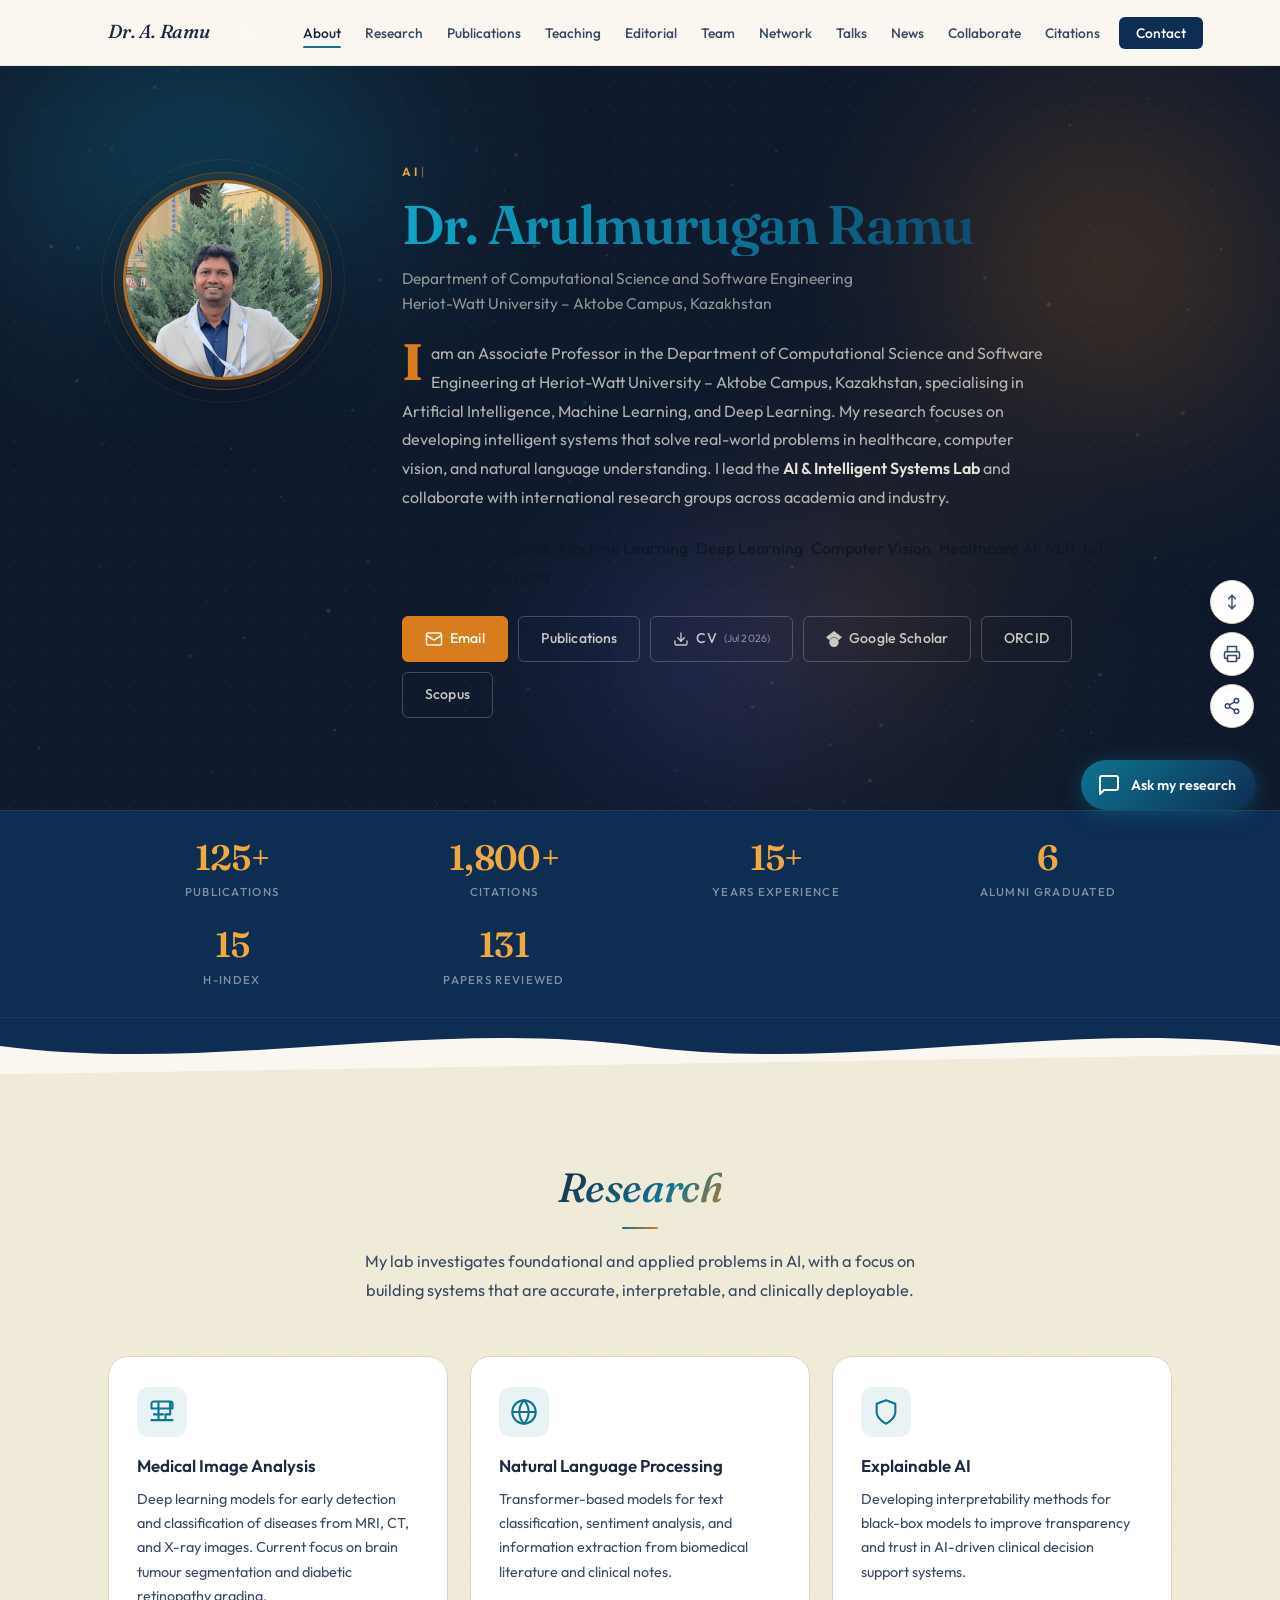
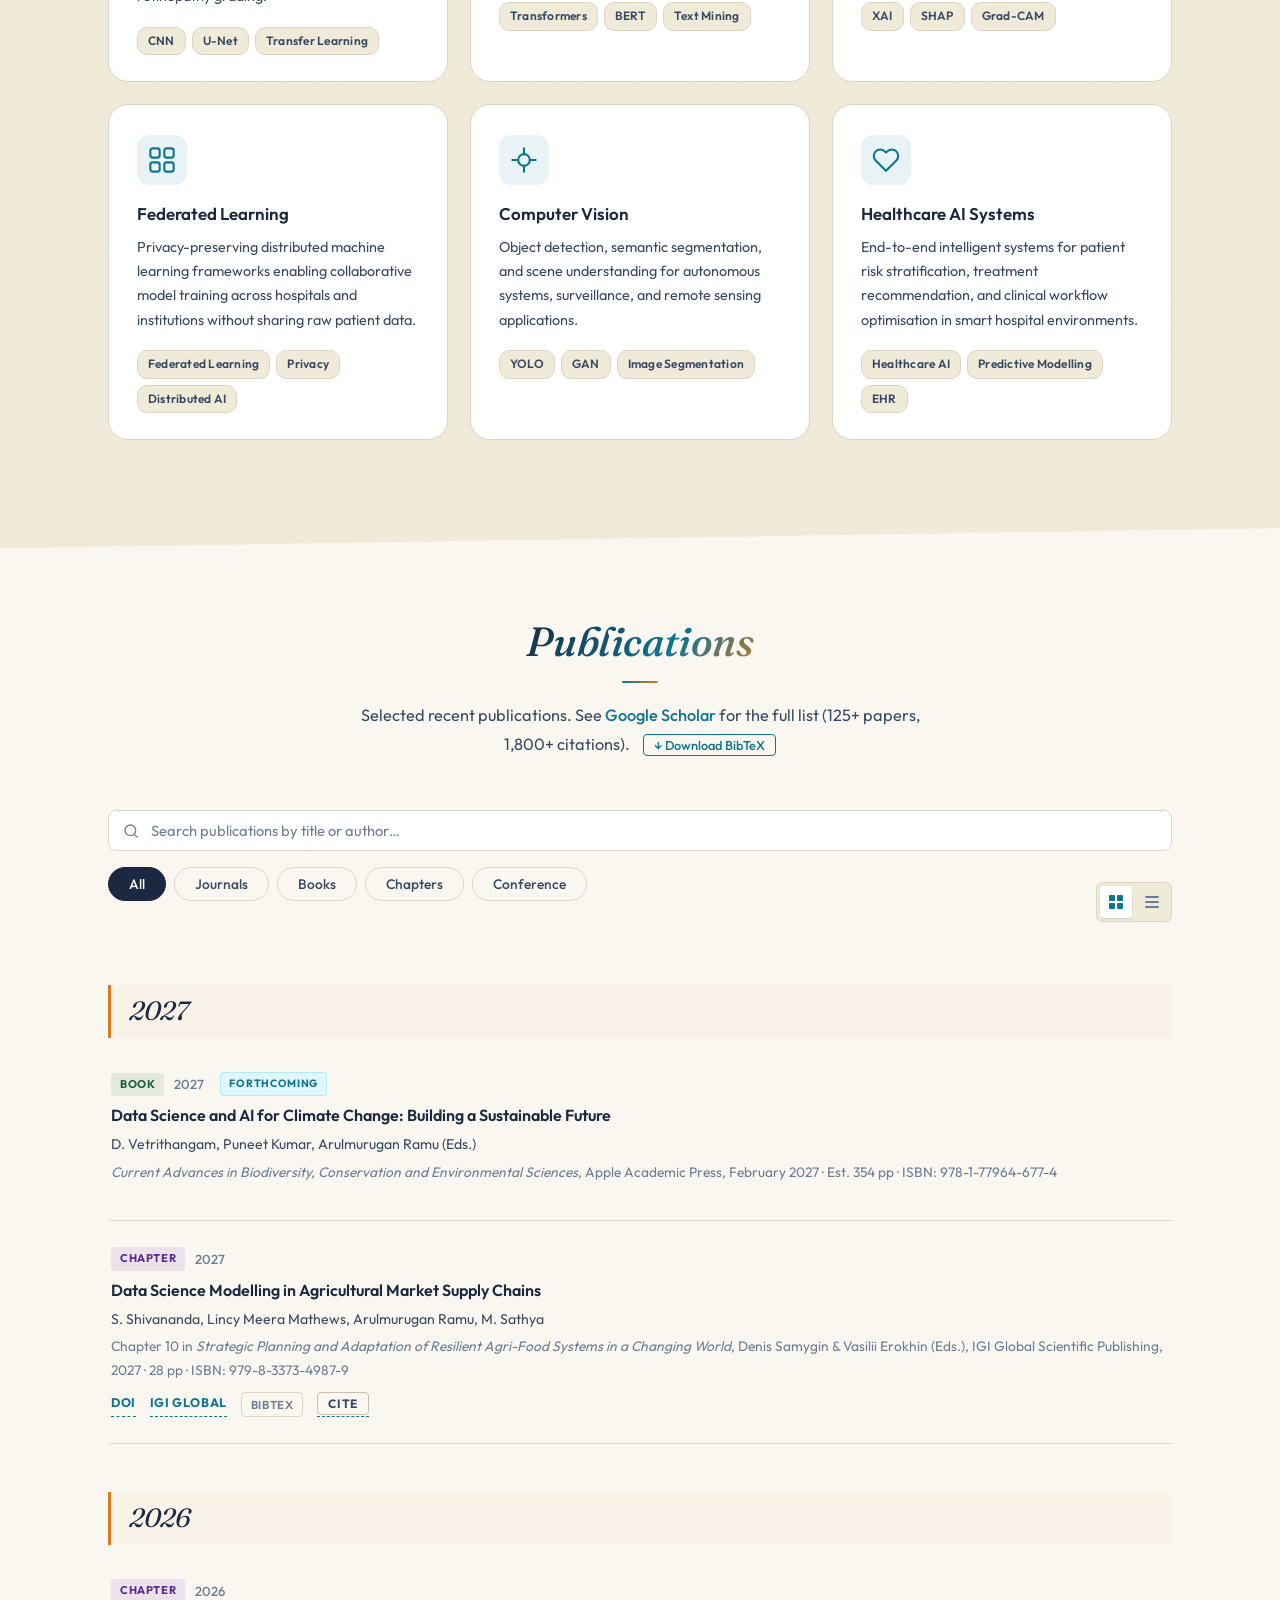
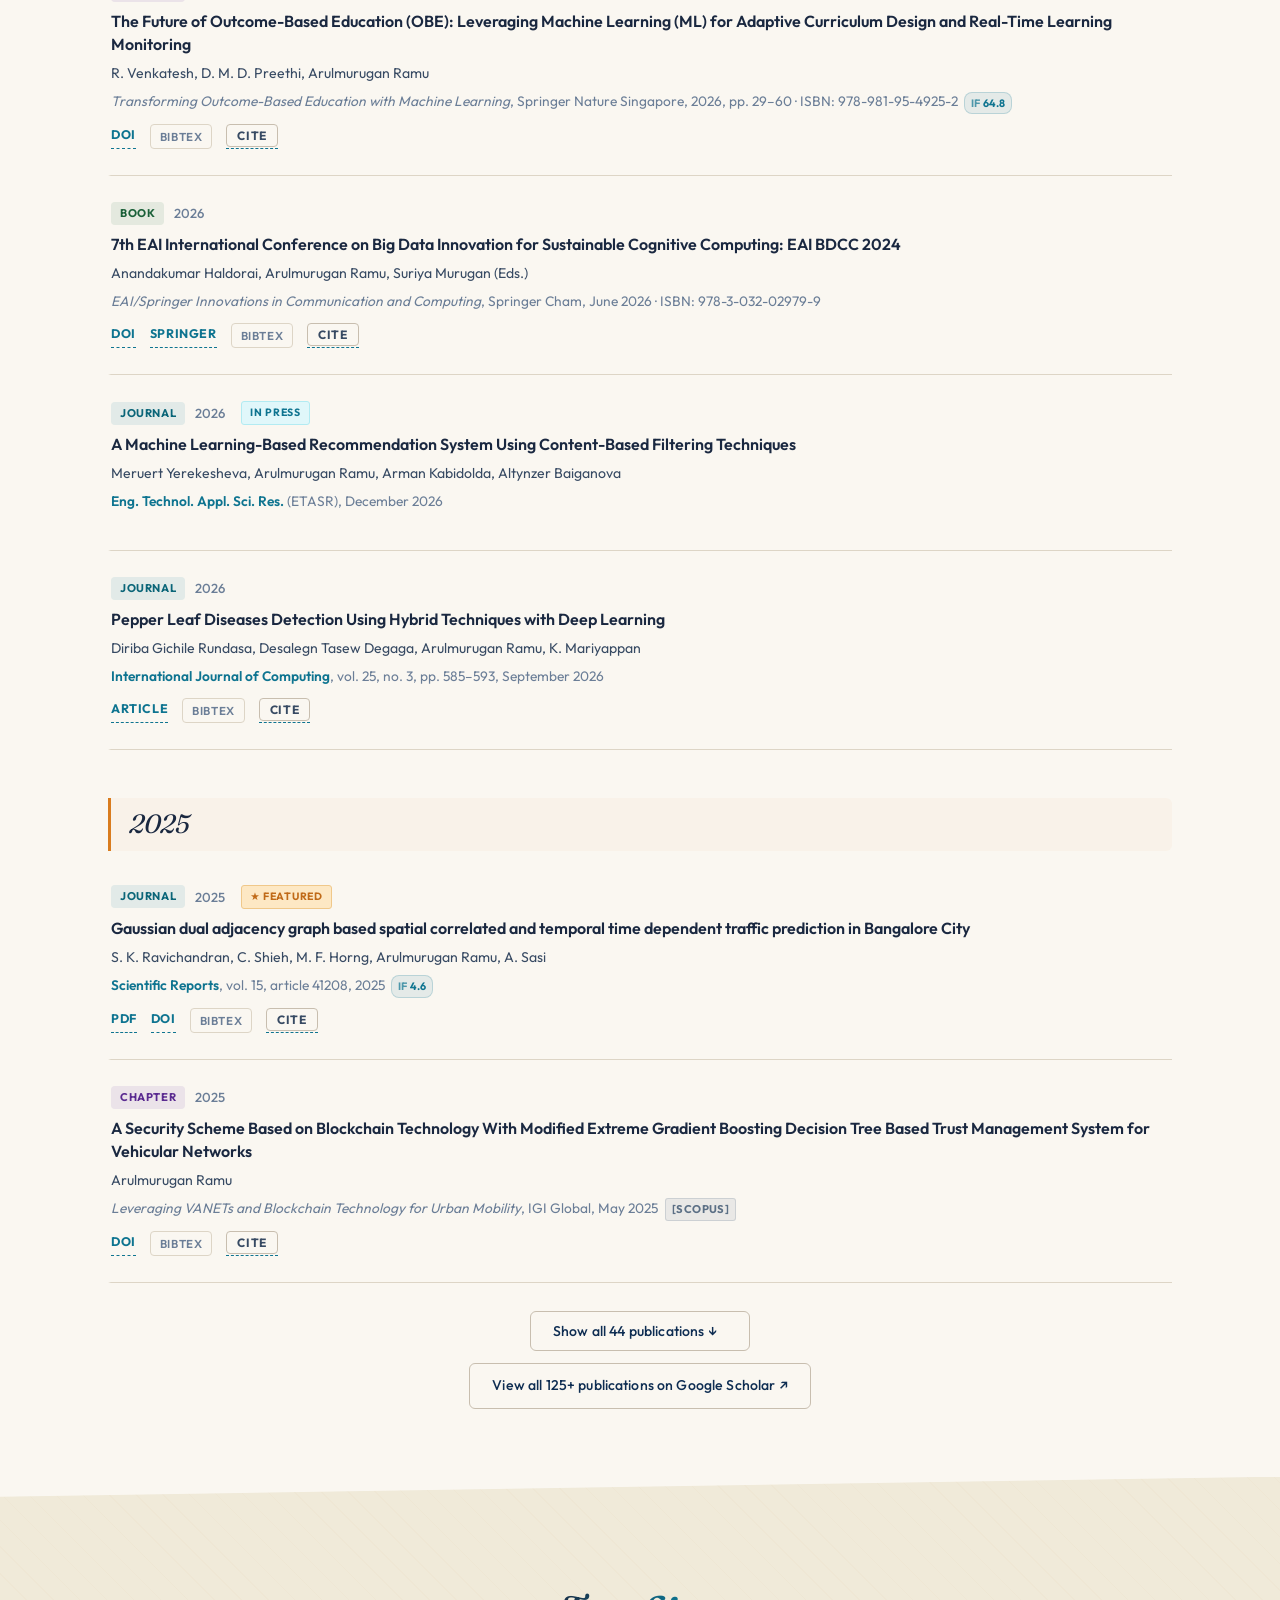
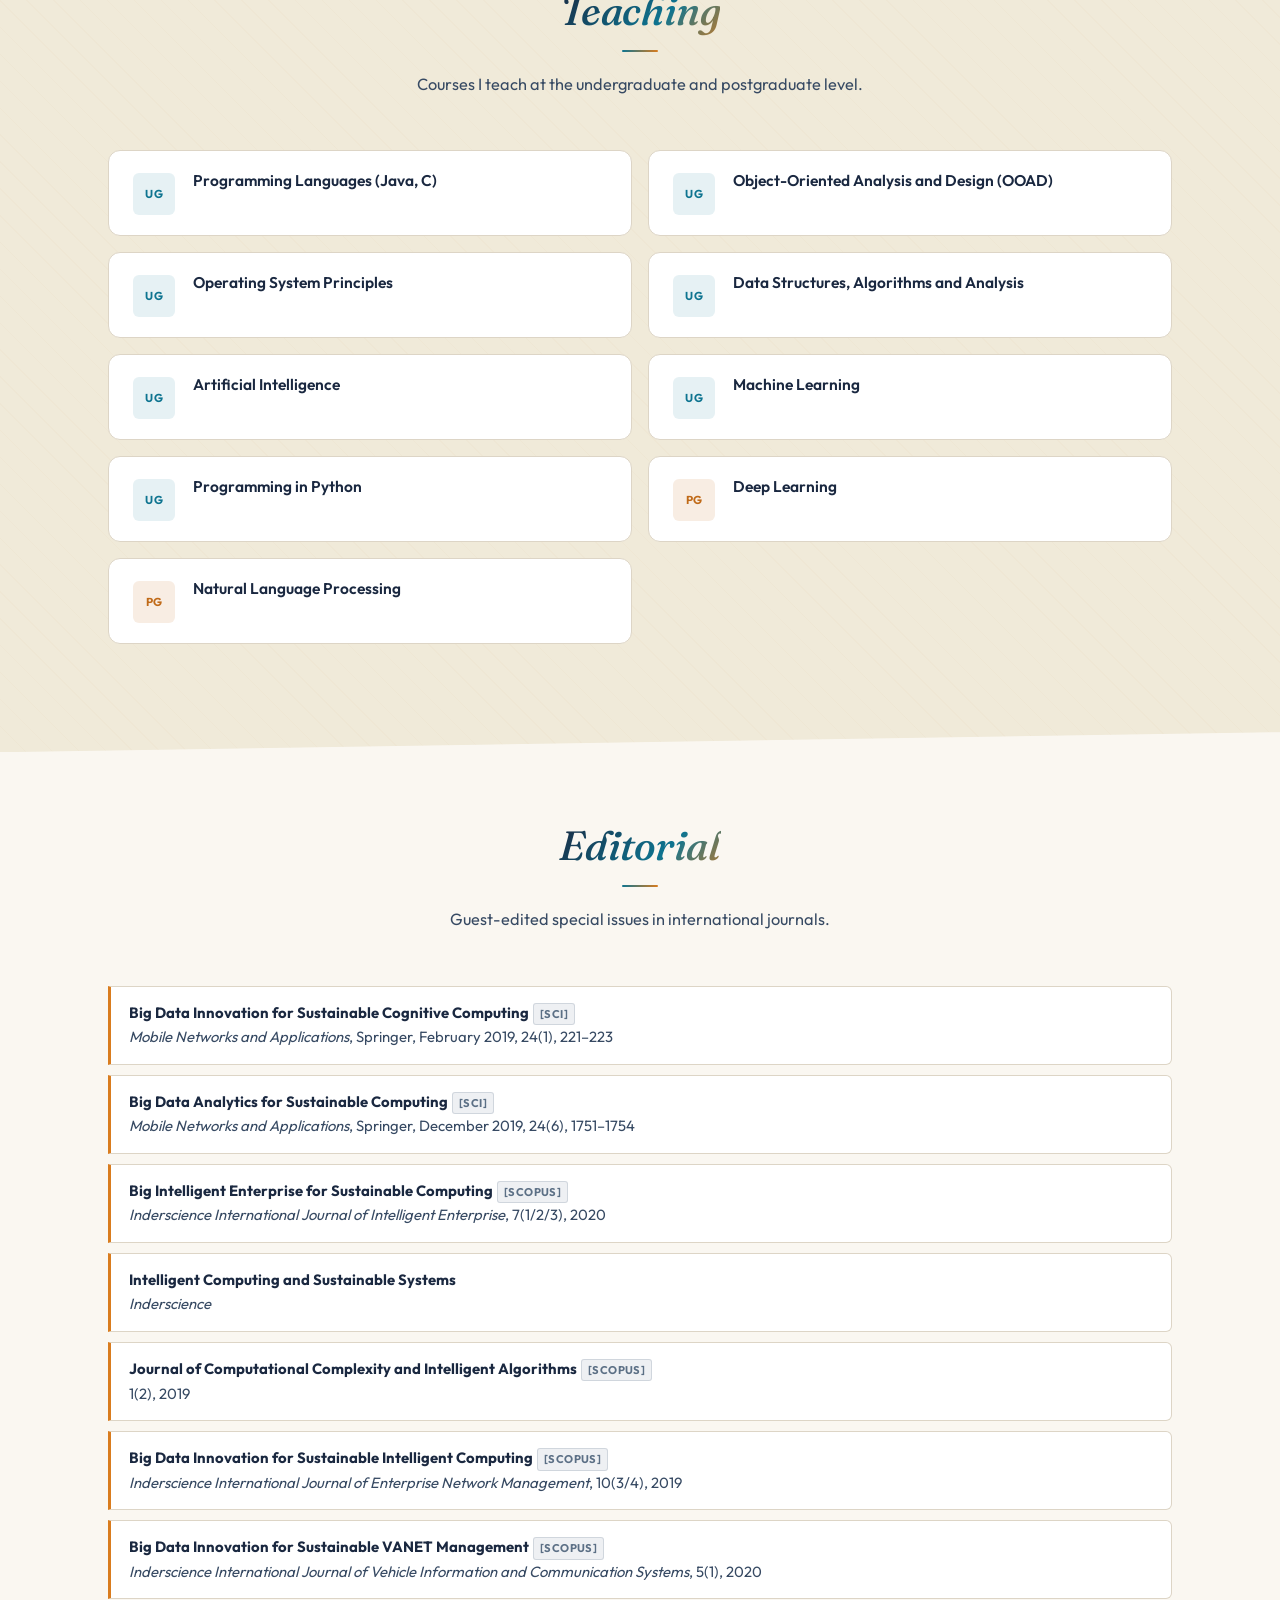
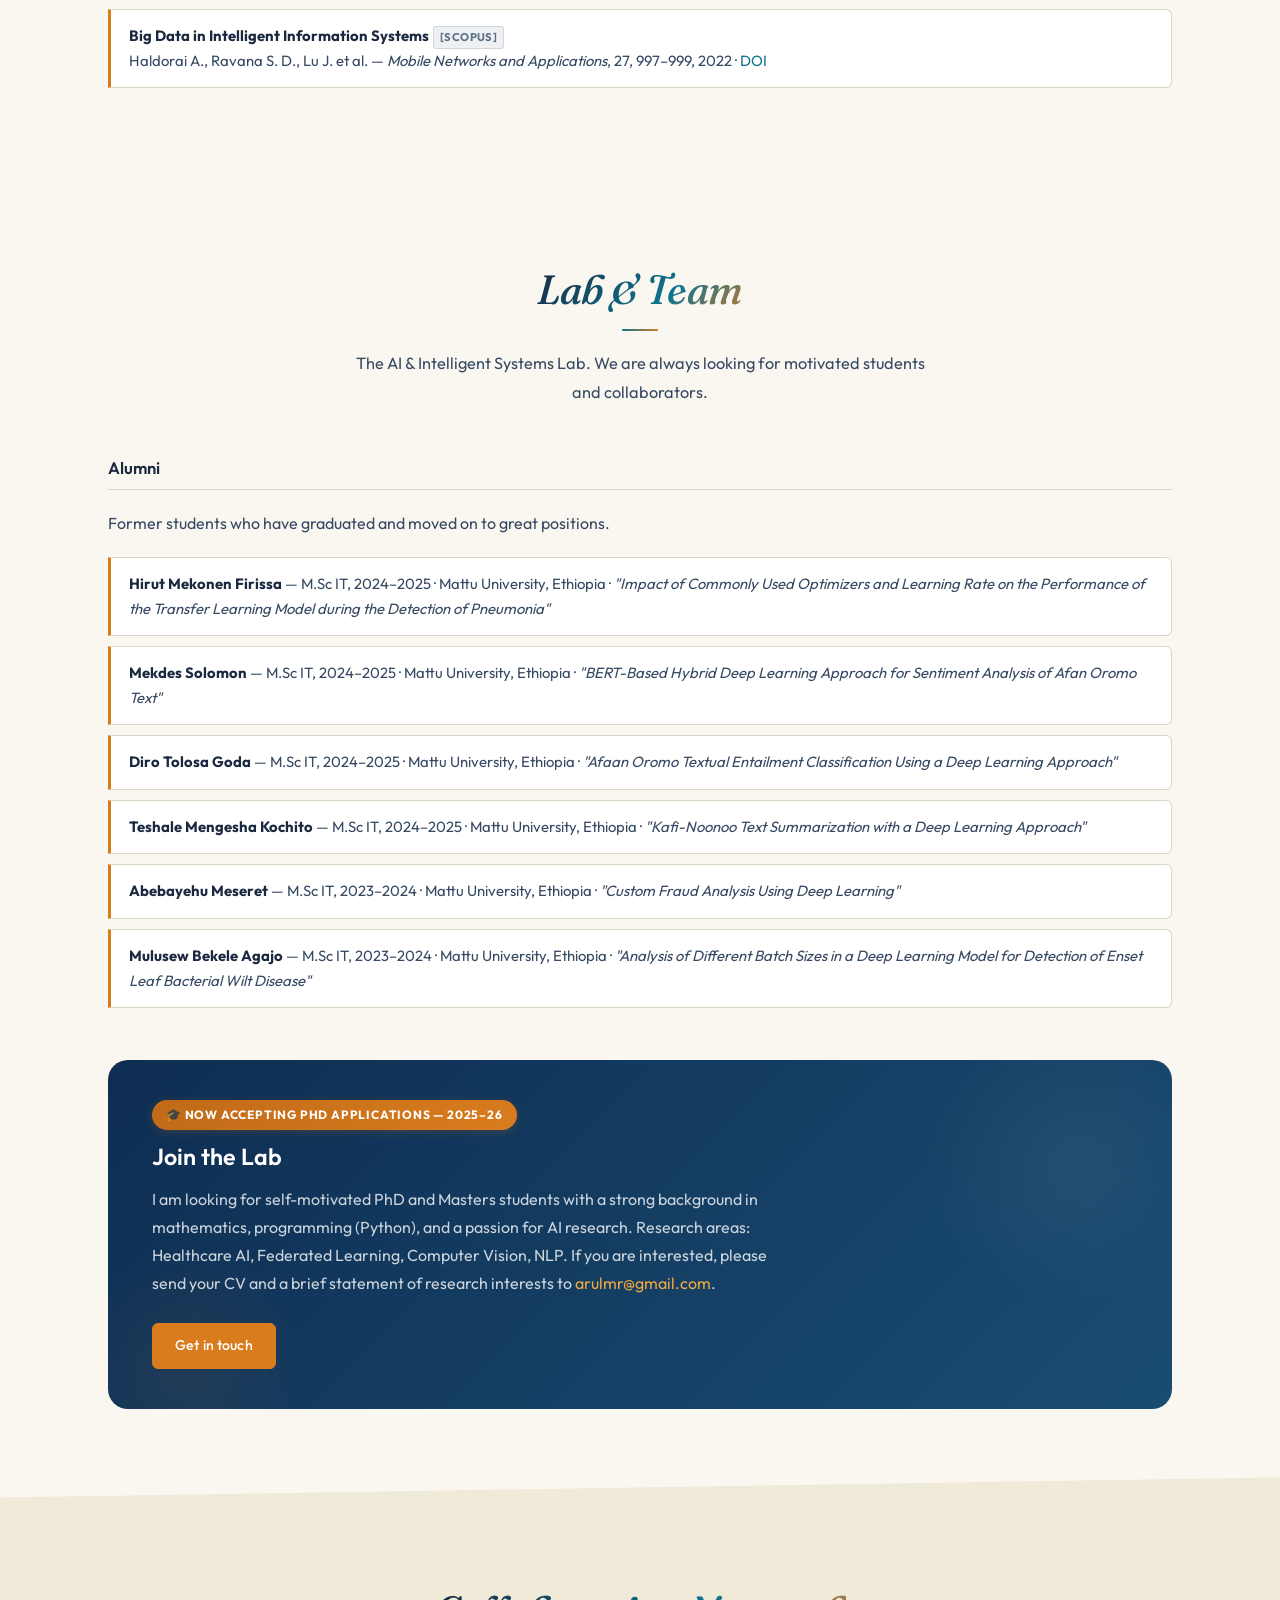
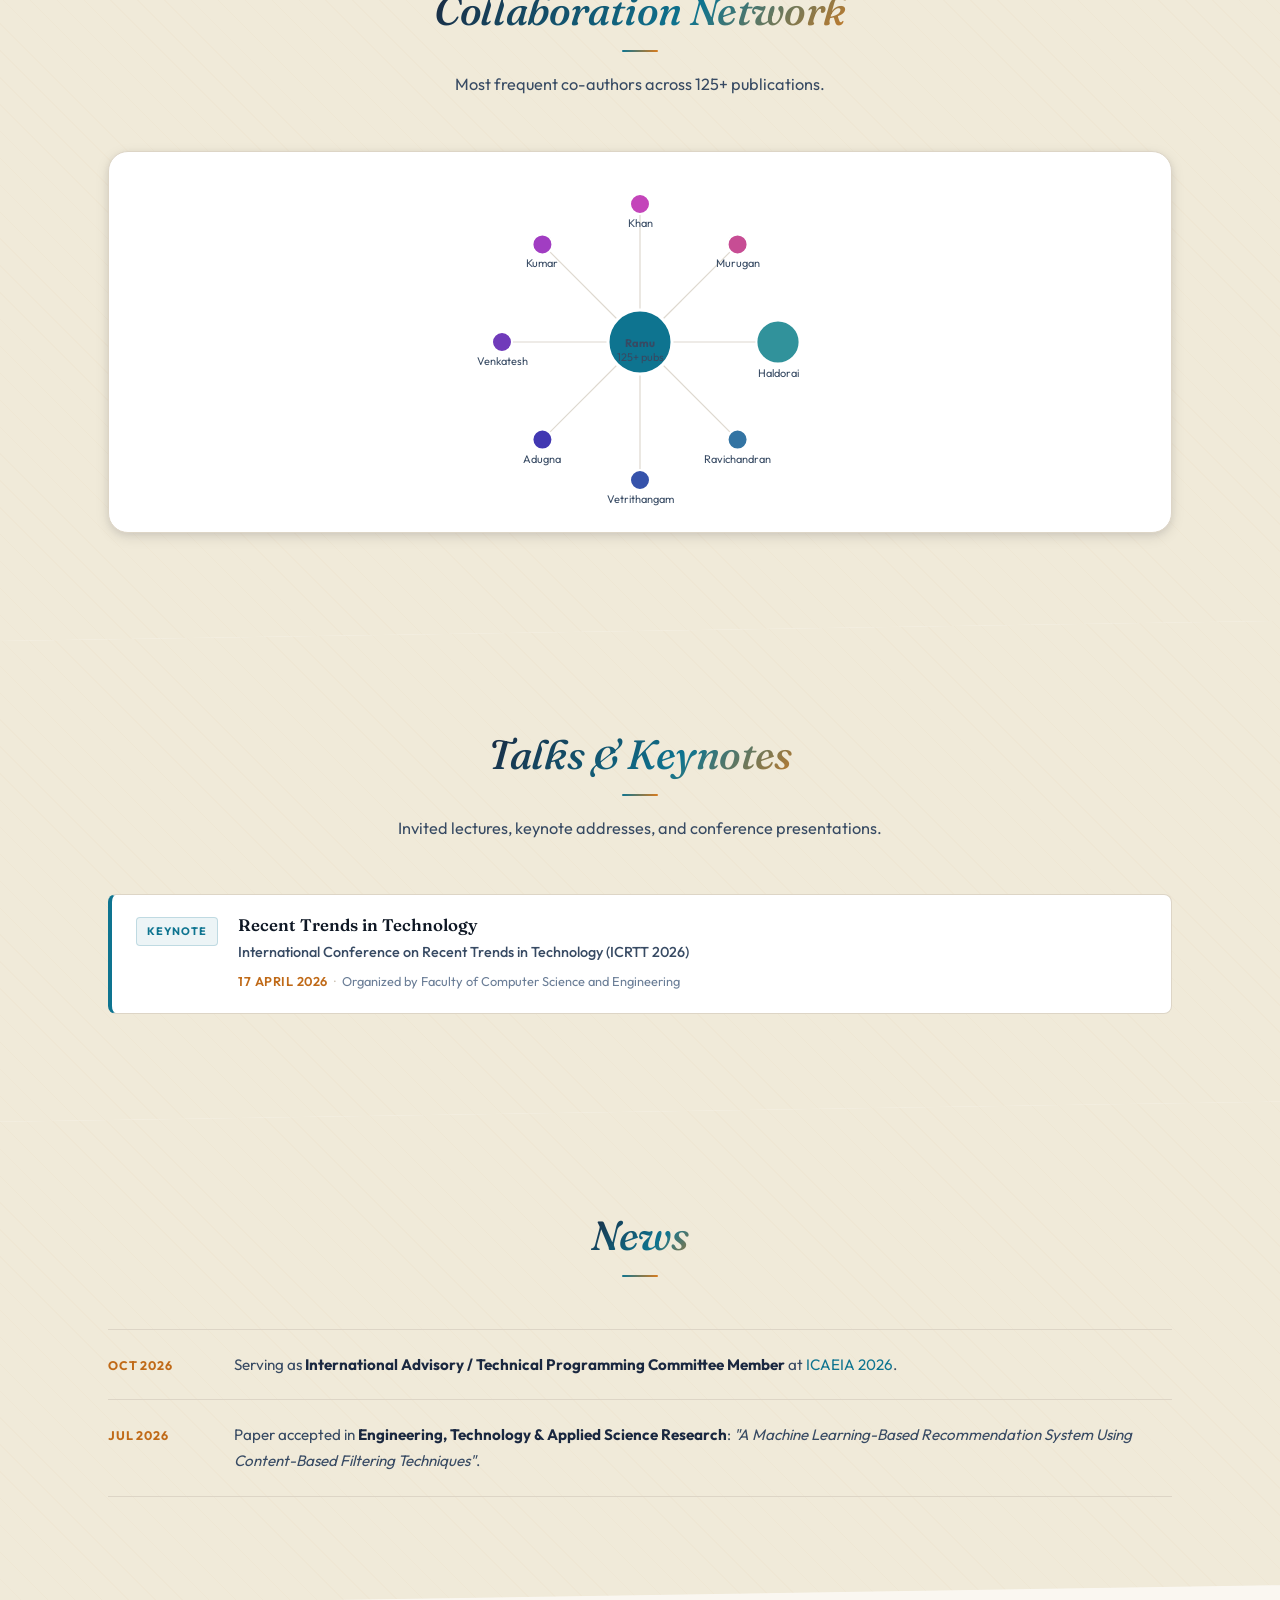
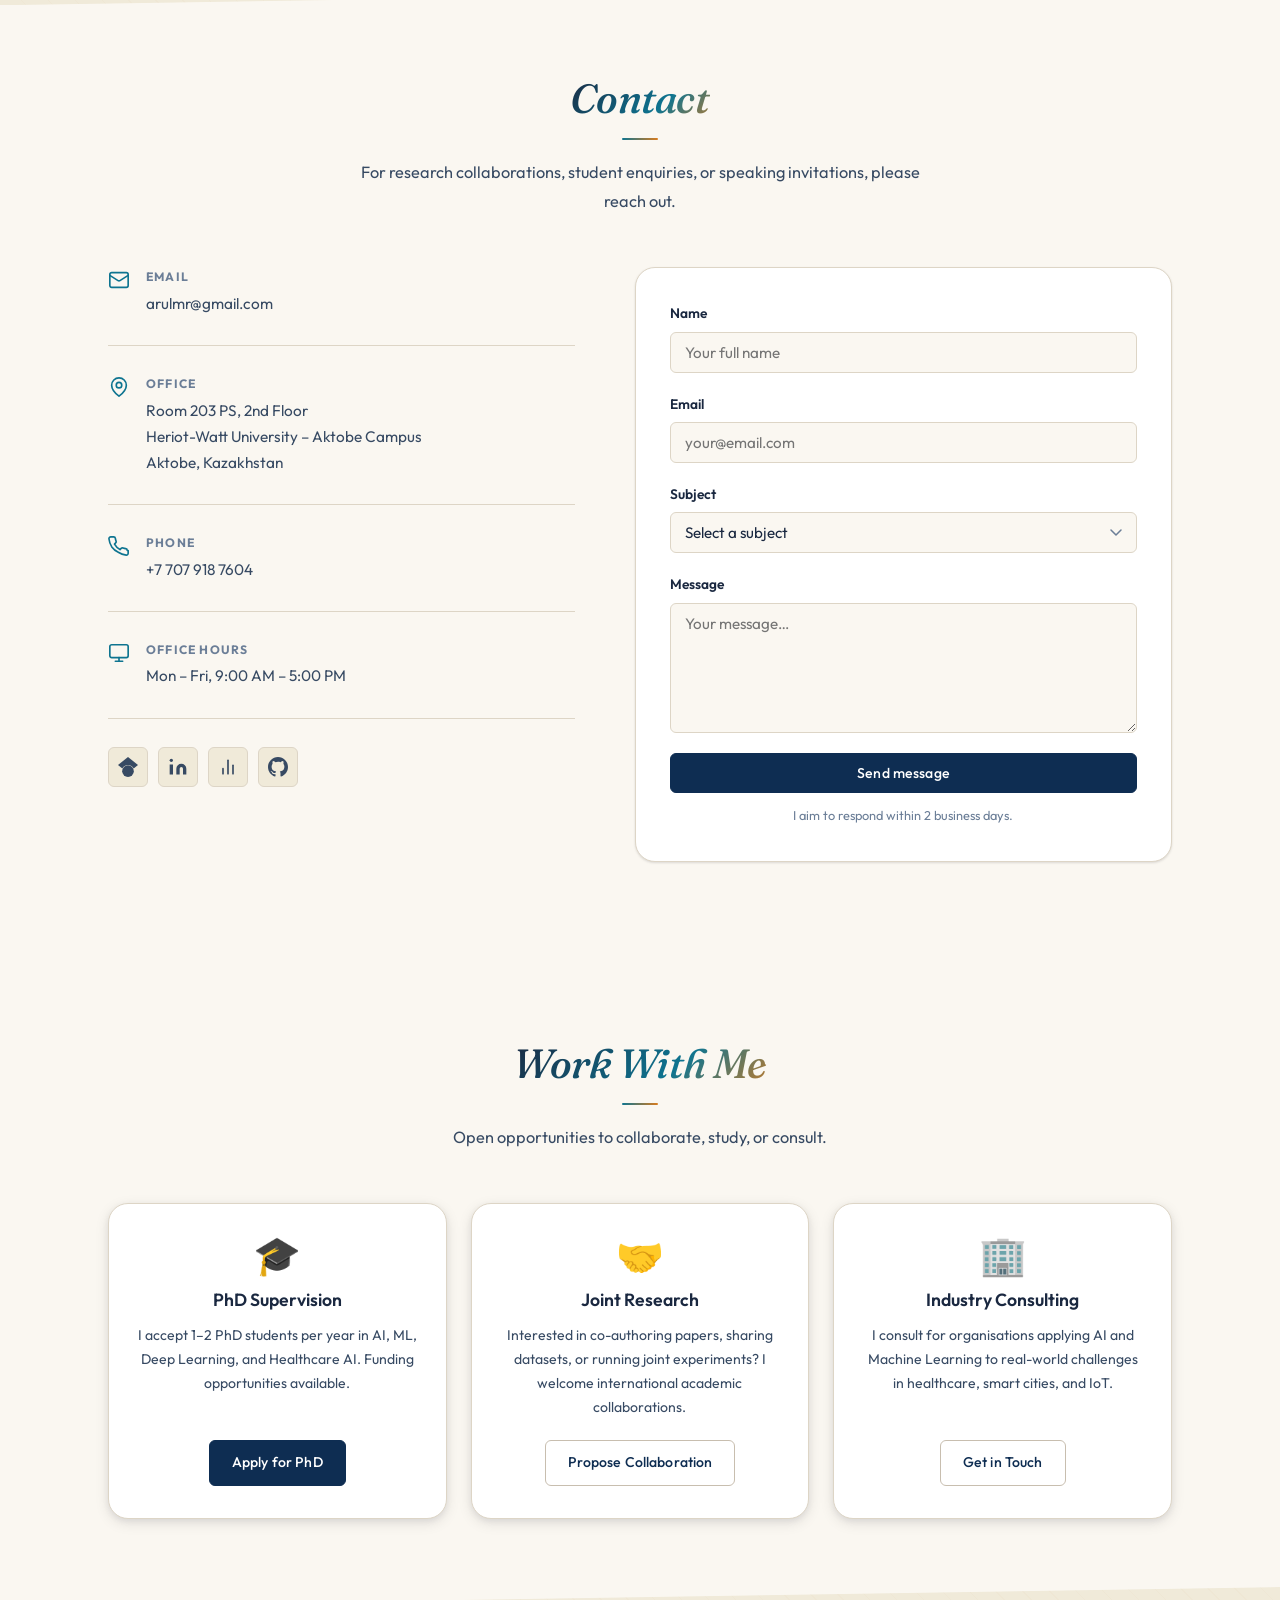
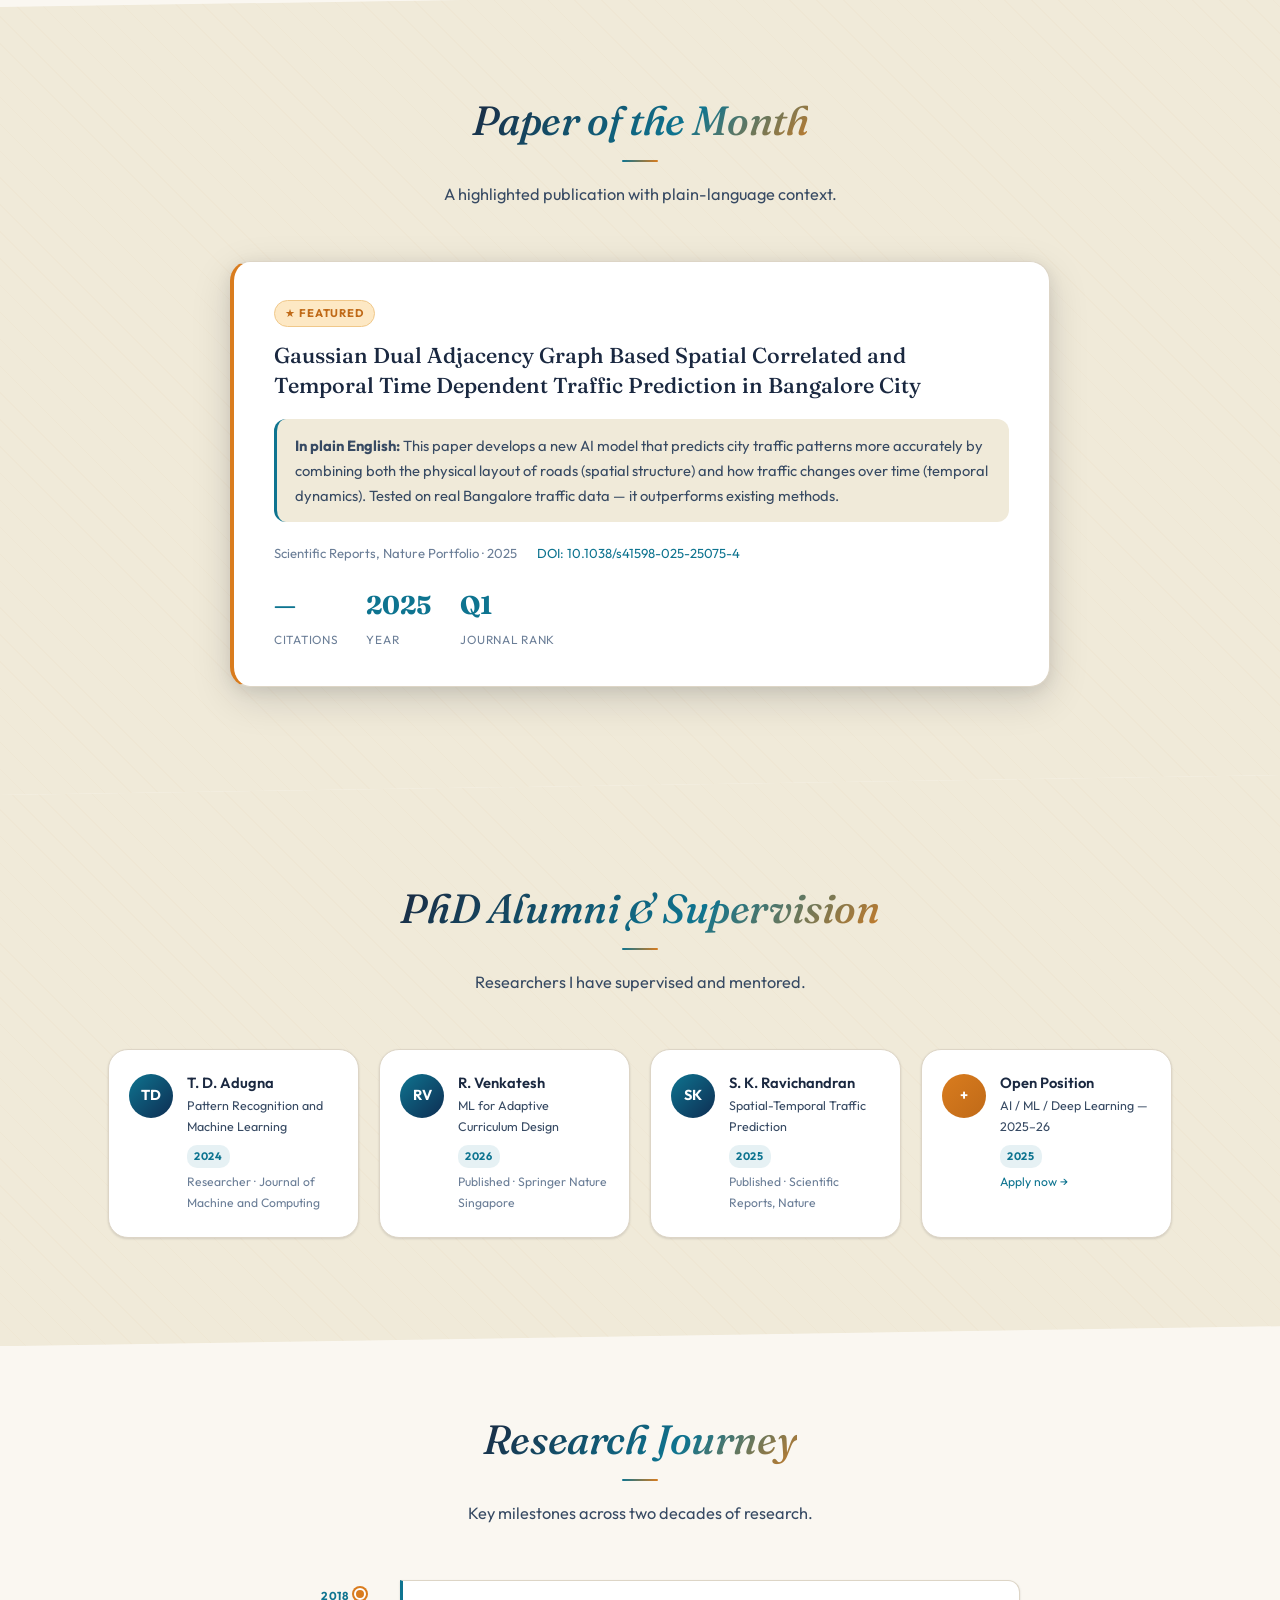
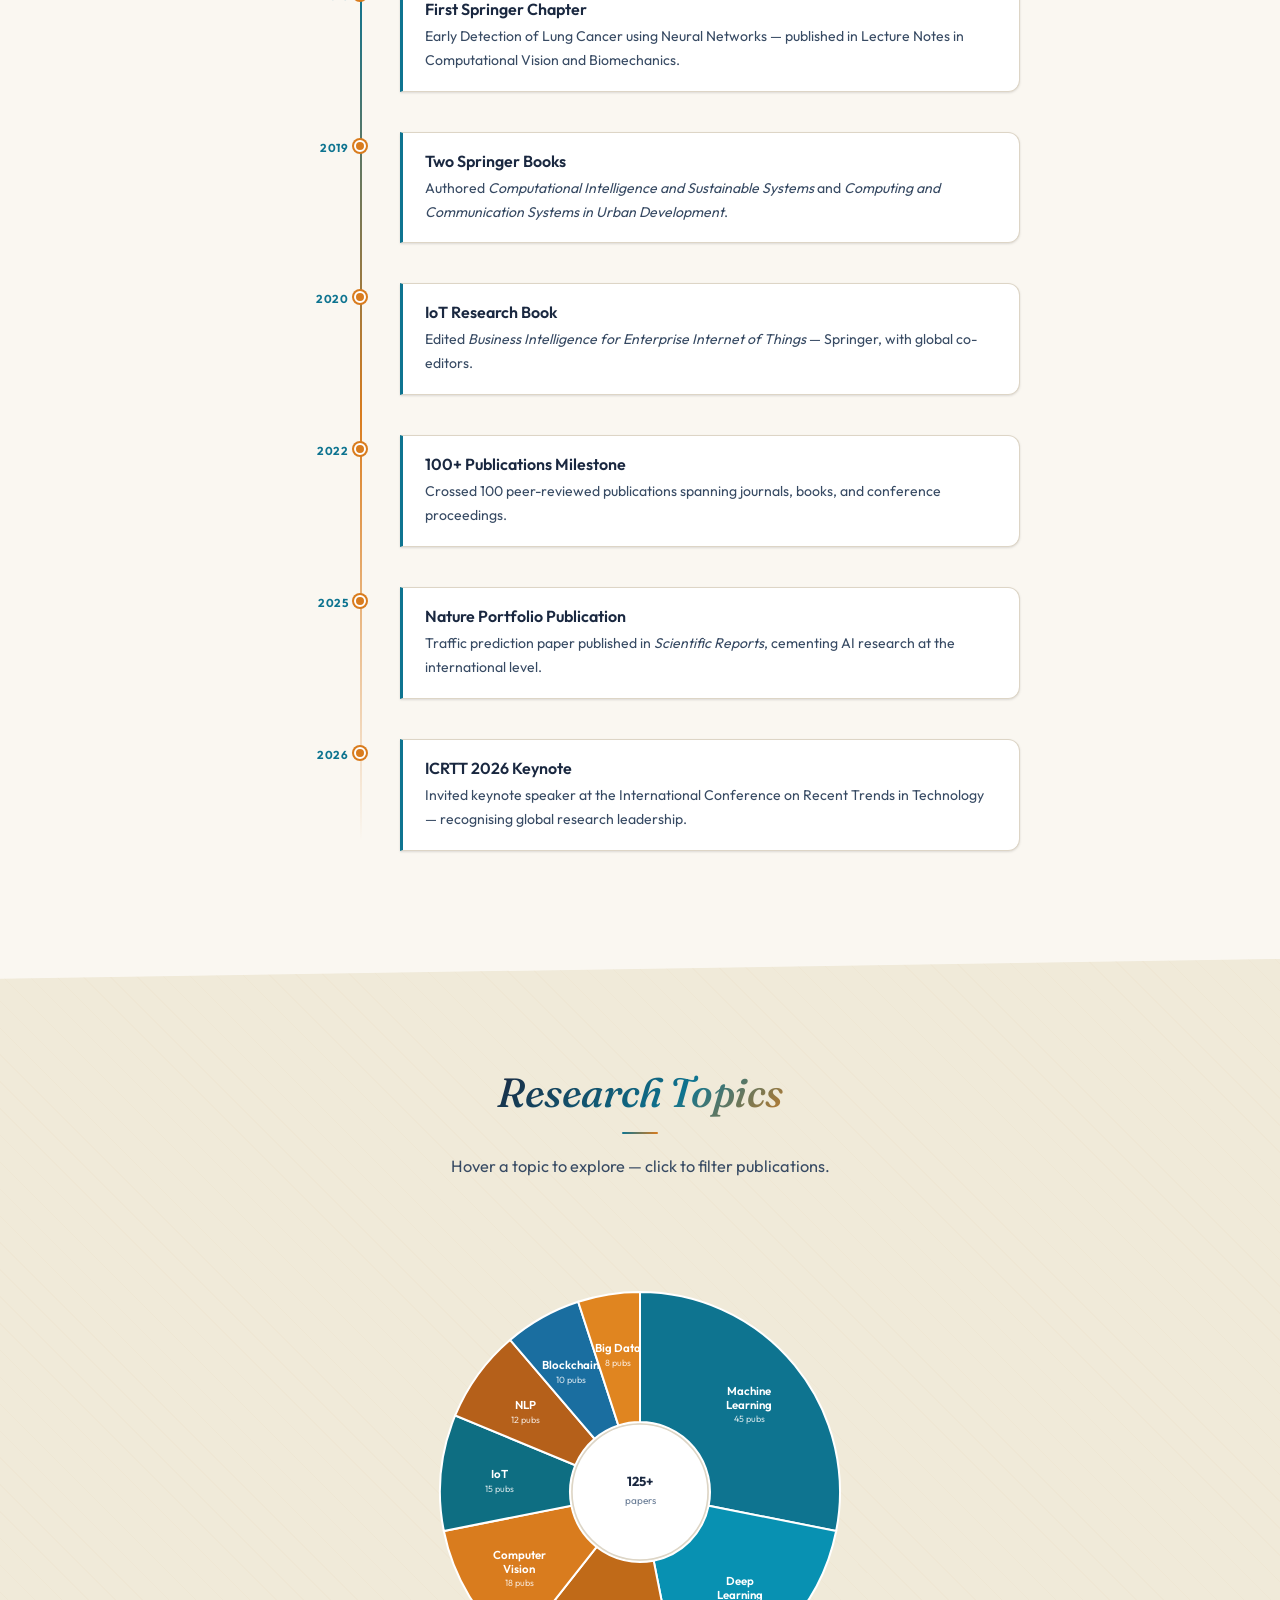
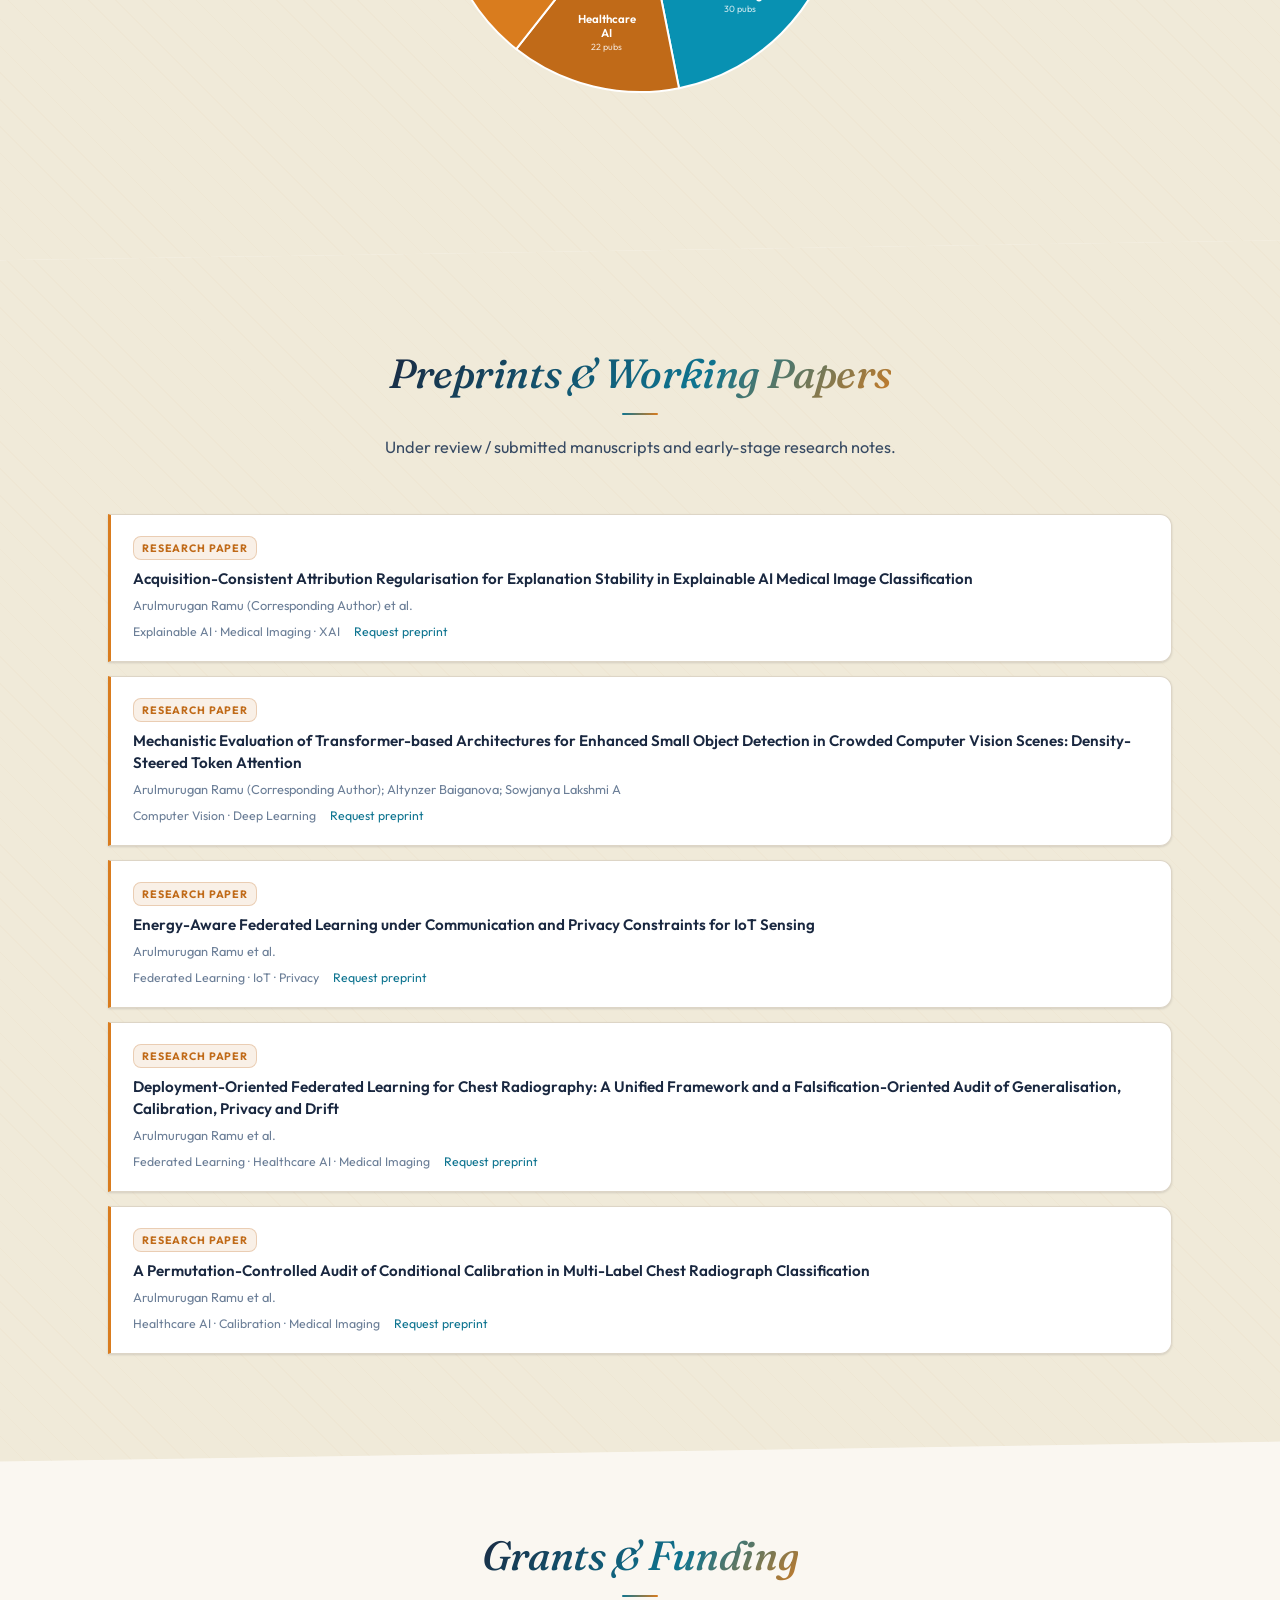
==== commit c80fe3ca: "fix: remove Forthcoming badge from IGI chapter — now published (2027) Co-Authored-By: Claude Sonnet " ====
--- a/index.html
+++ b/index.html
@@ -278,7 +278,6 @@
           <div class="pub-meta">
             <span class="pub-badge chapter">Chapter</span>
             <span class="pub-year">2027</span>
-            <span style="display:inline-flex;align-items:center;font-size:.66rem;font-weight:700;text-transform:uppercase;letter-spacing:.7px;color:#0e7490;background:#e0f7fa;border:1px solid #b2ebf2;padding:2px 8px;border-radius:3px;margin-left:6px;">Forthcoming</span>
           </div>
           <h3 class="pub-title">Data Science Modelling in Agricultural Market Supply Chains</h3>
           <p class="pub-authors">S. Shivananda, Lincy Meera Mathews, Arulmurugan Ramu, M. Sathya</p>
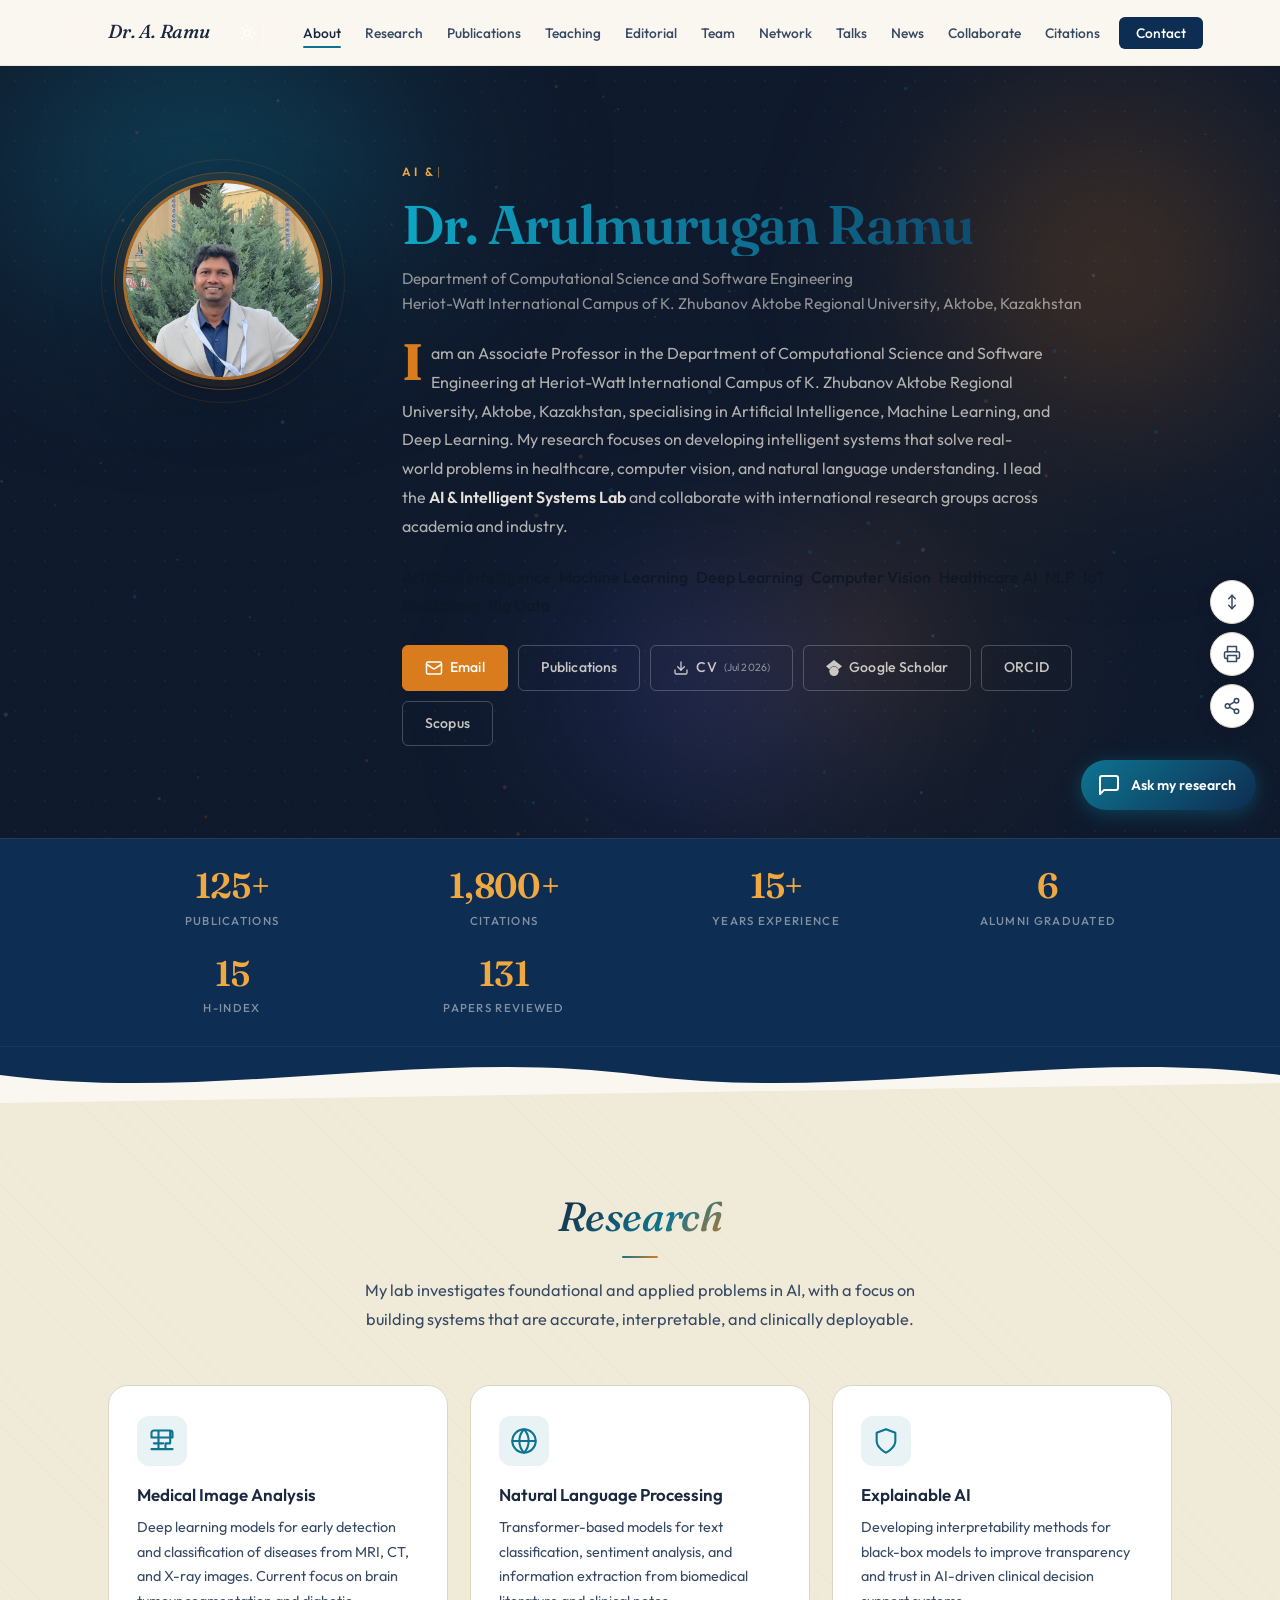
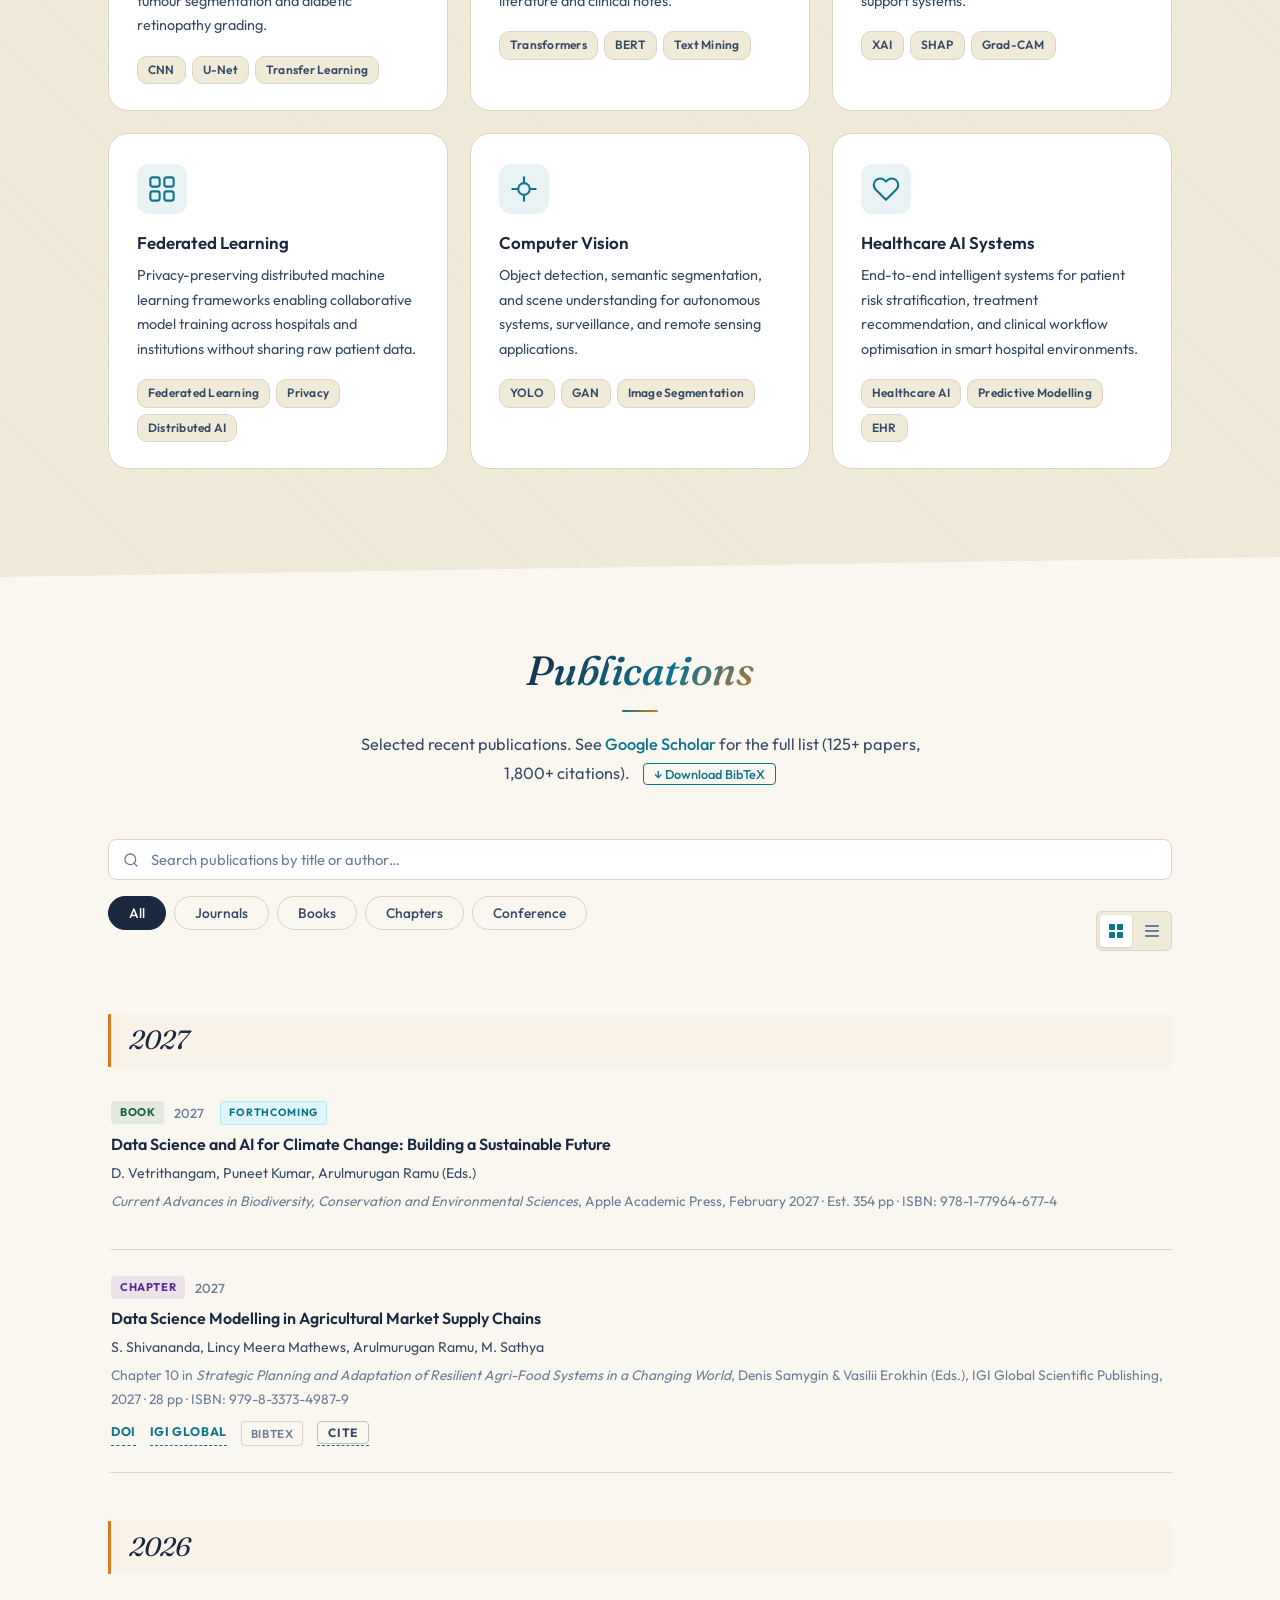
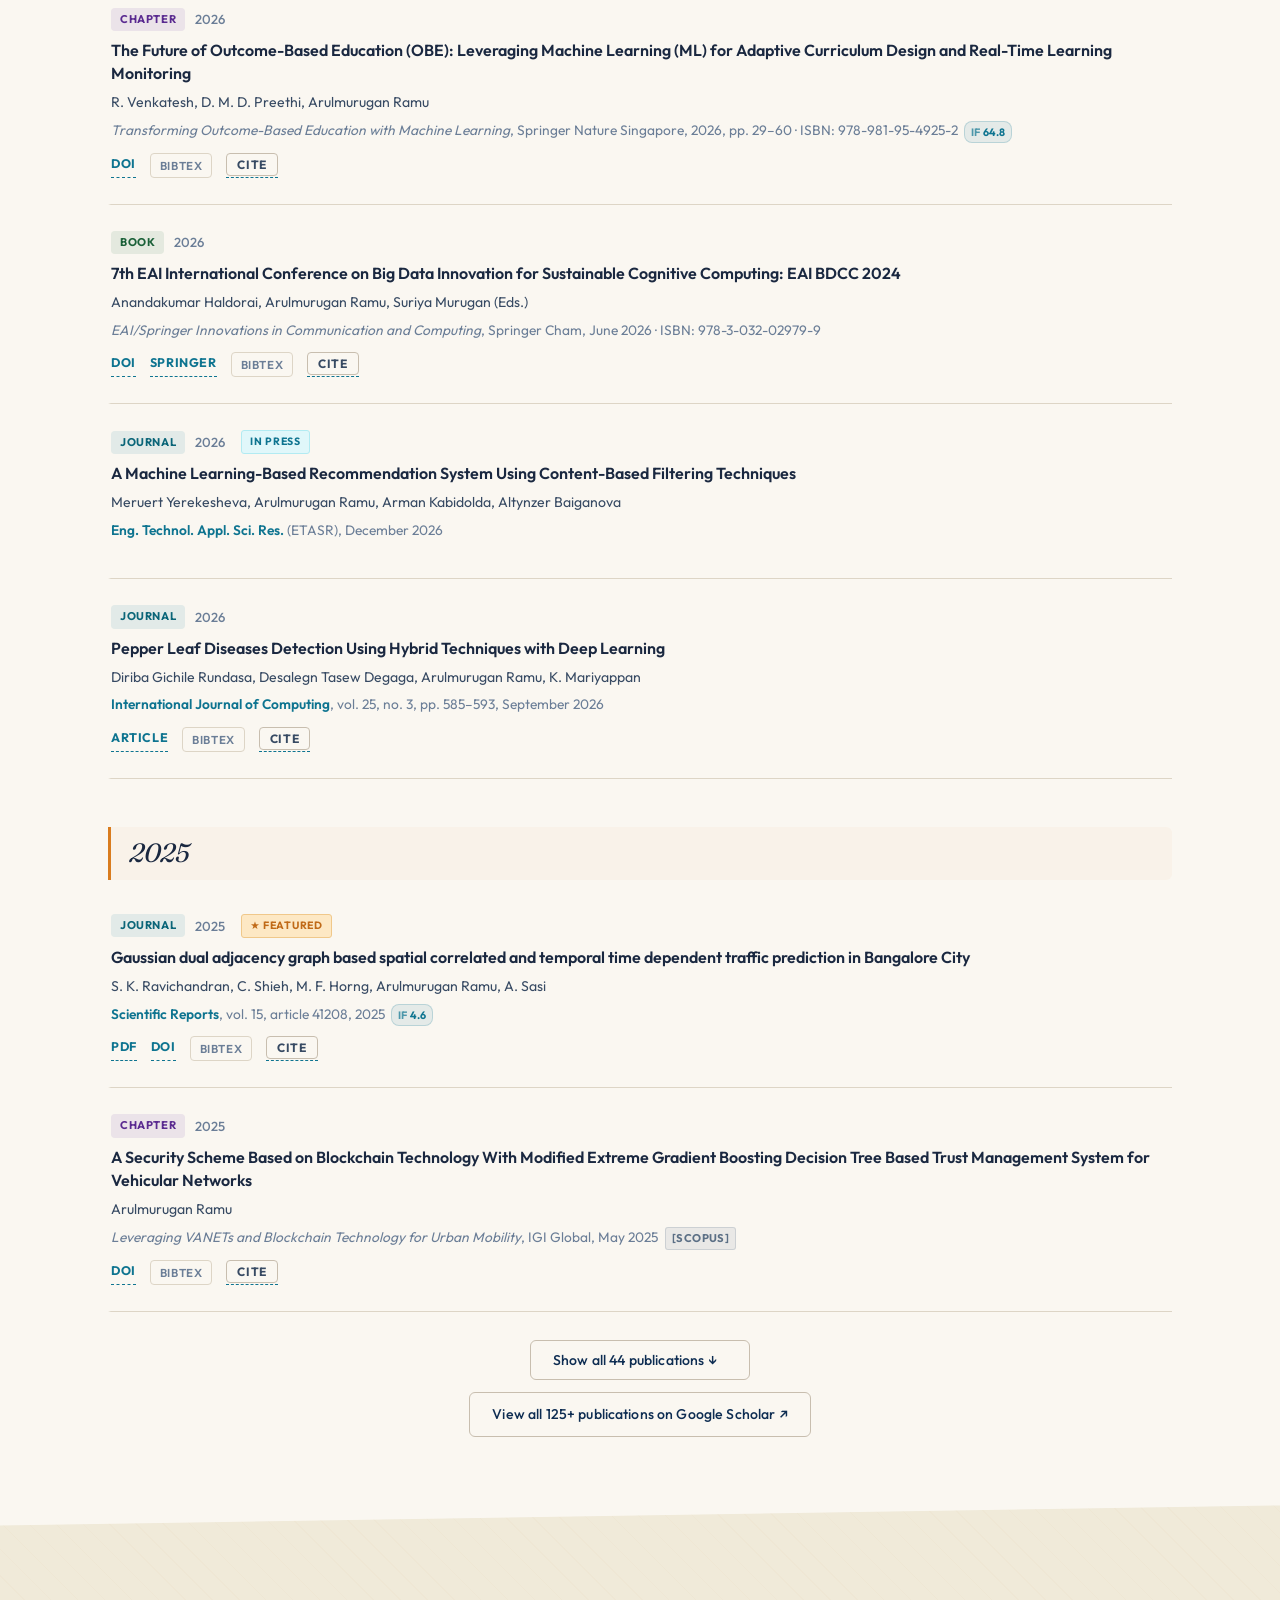
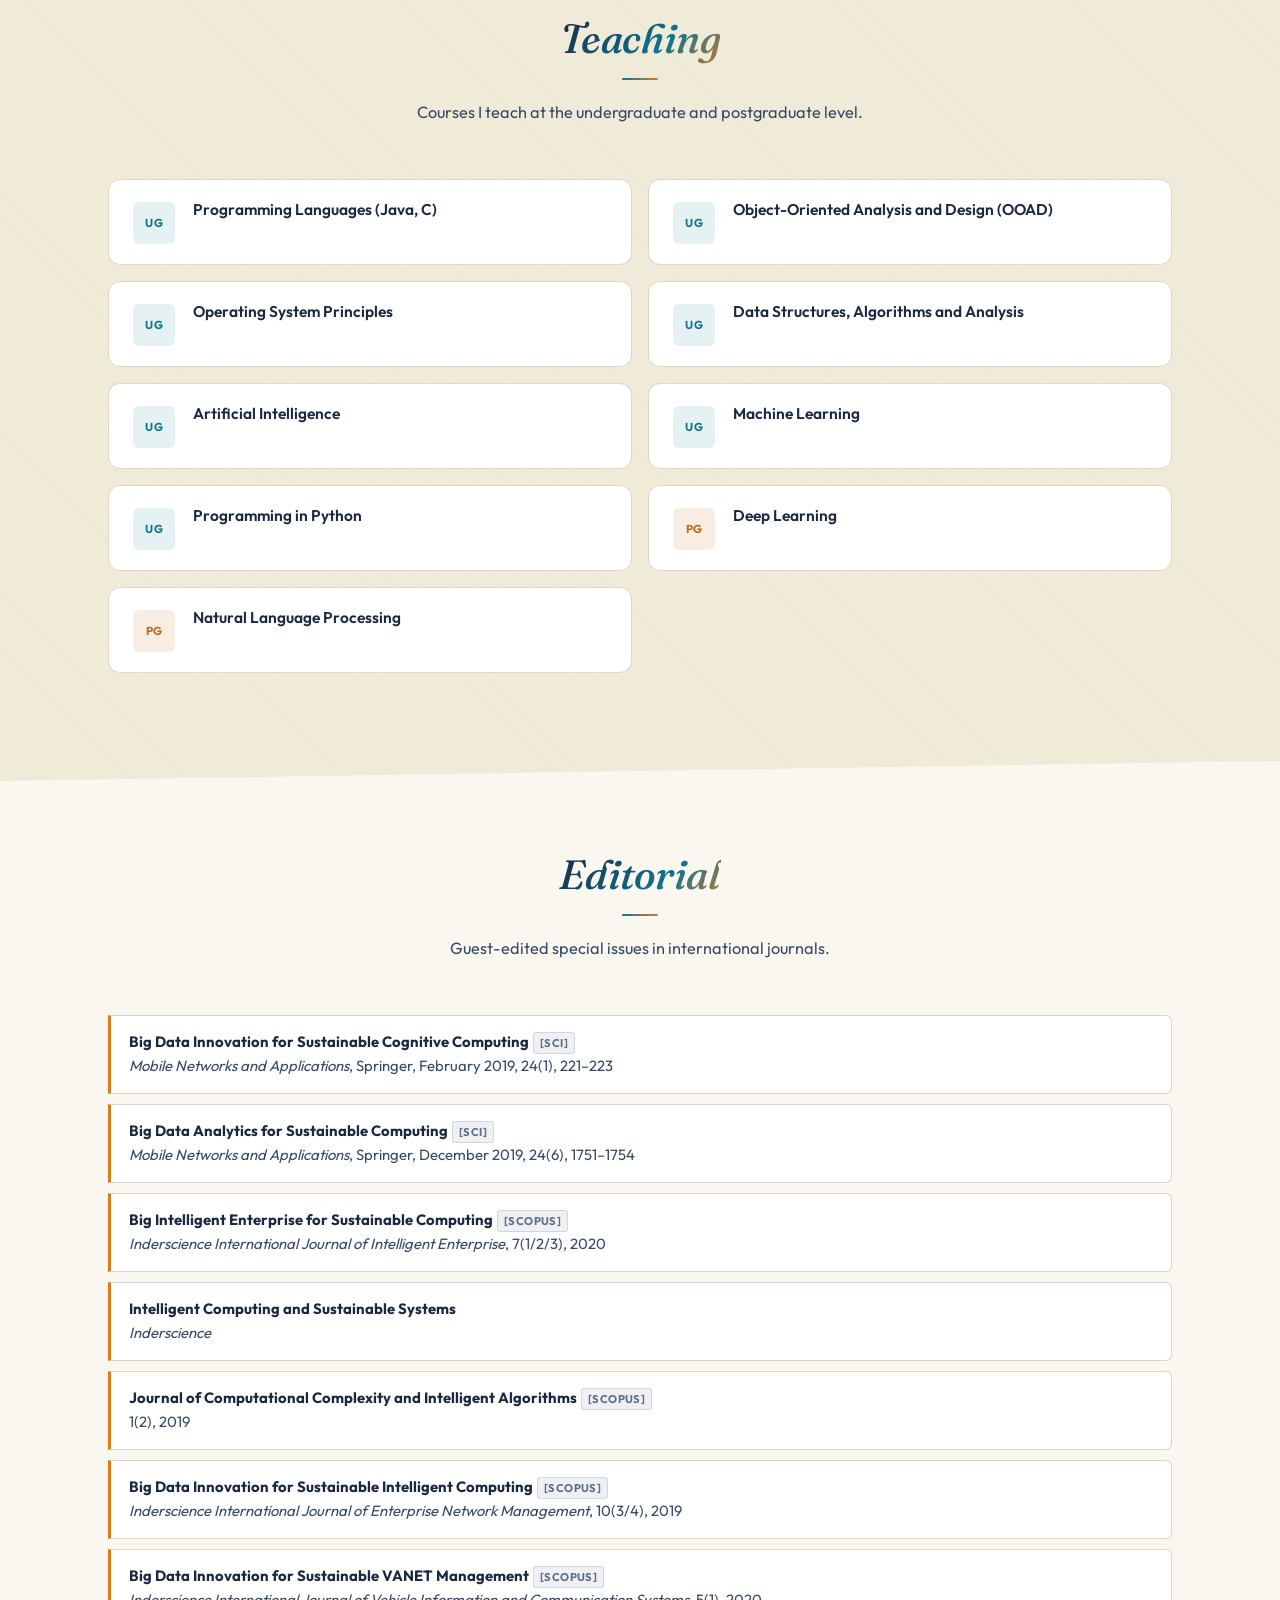
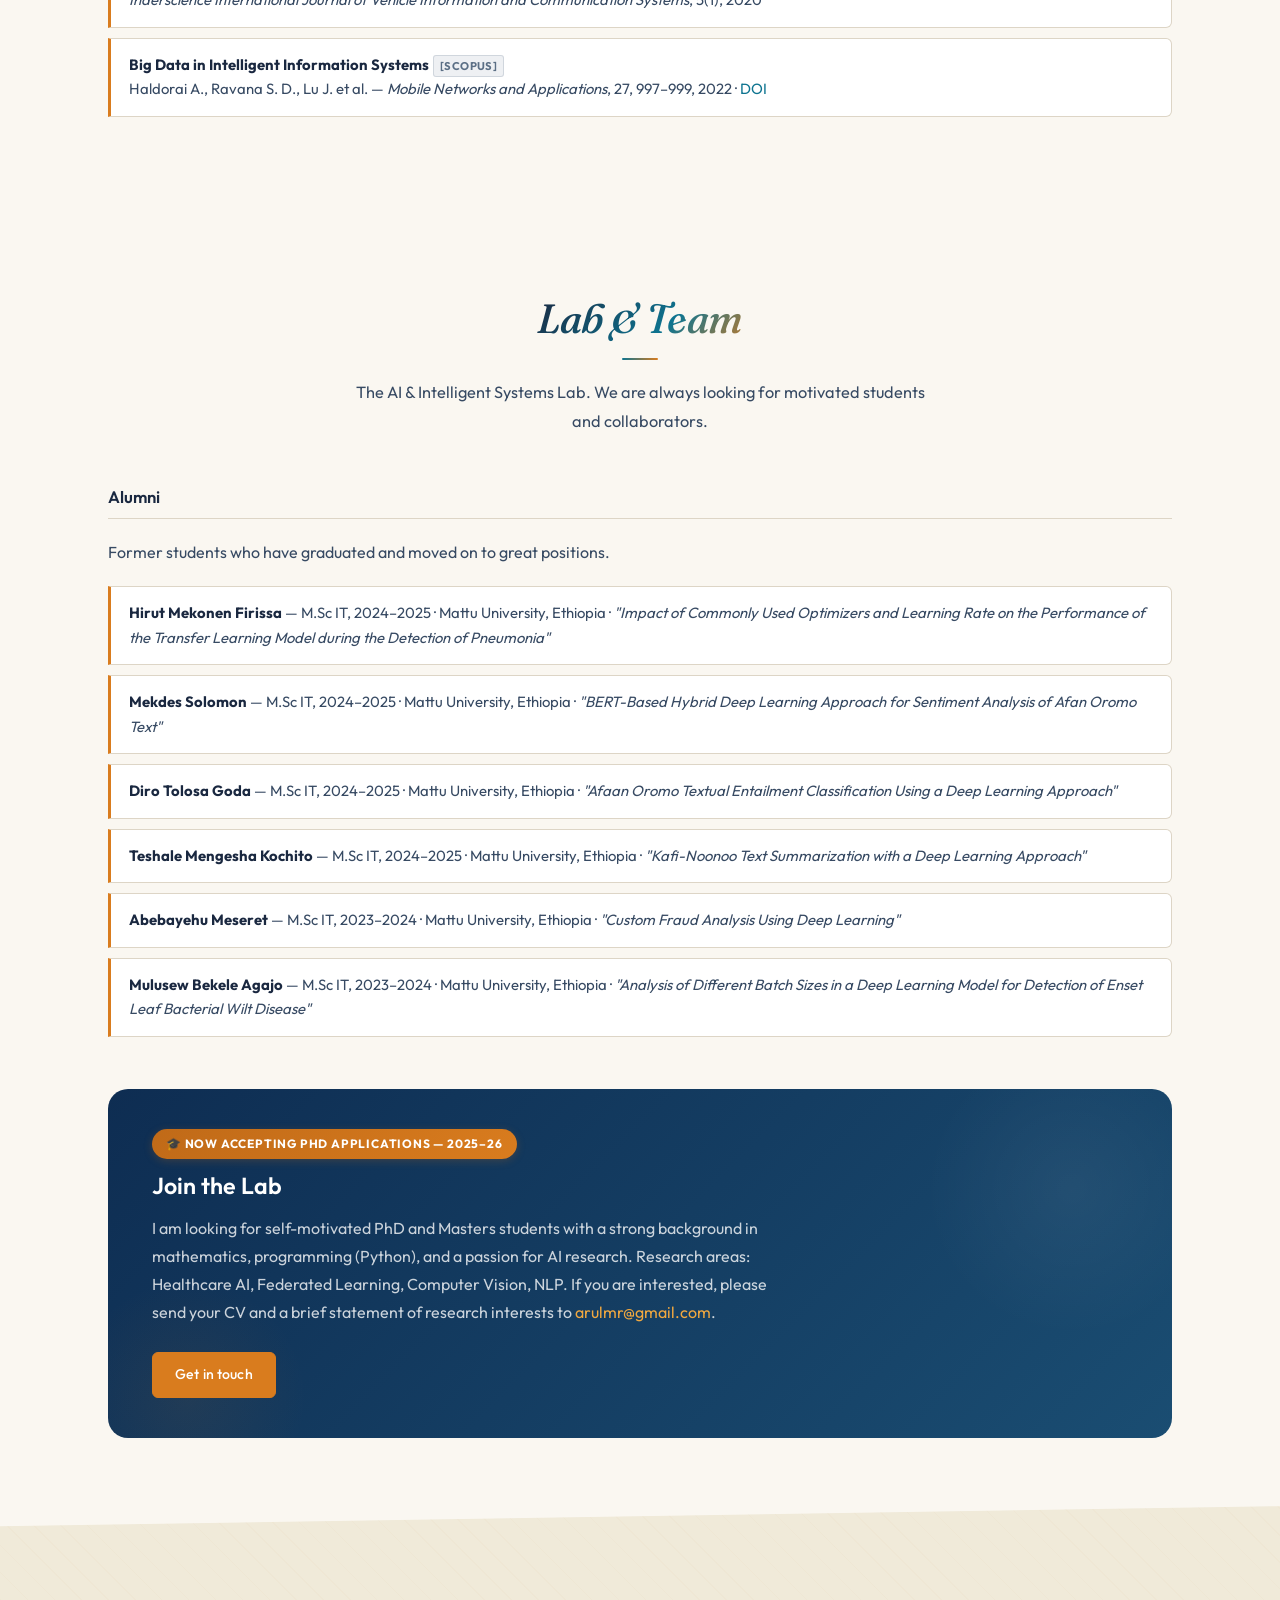
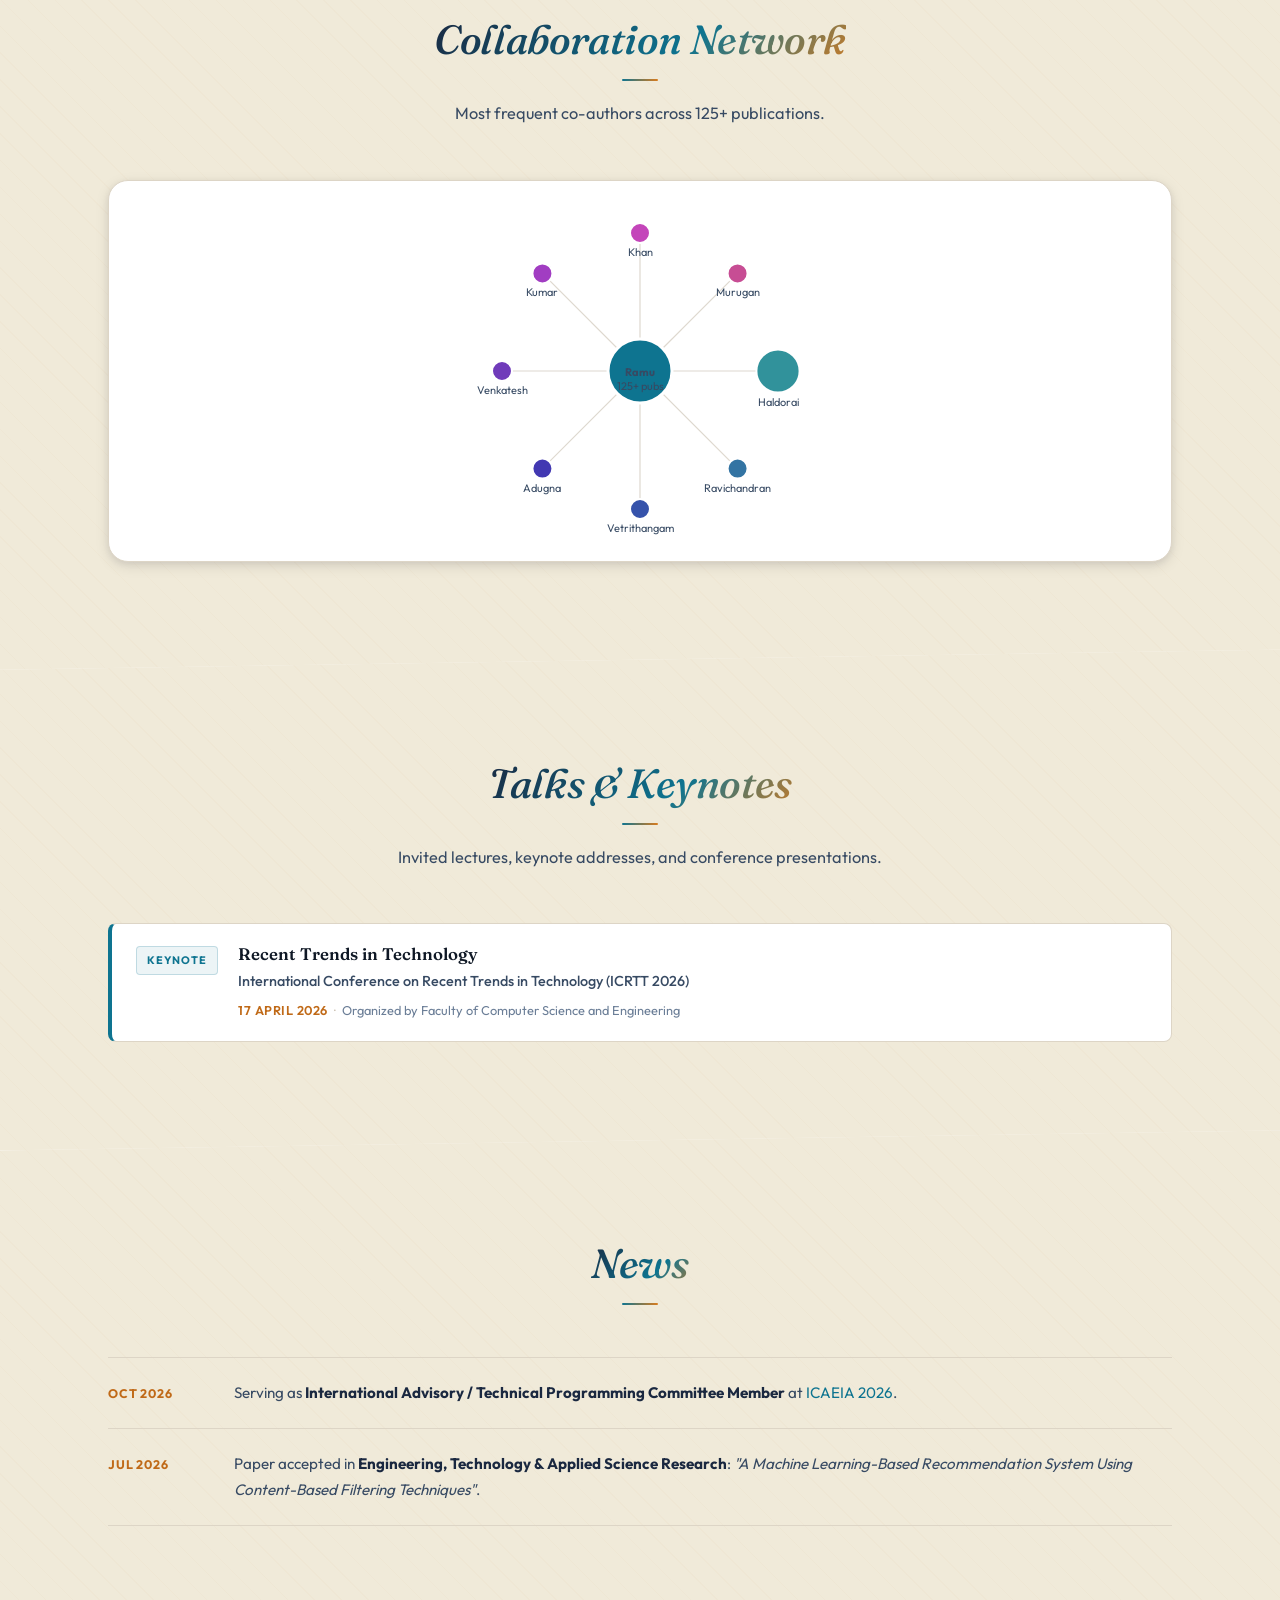
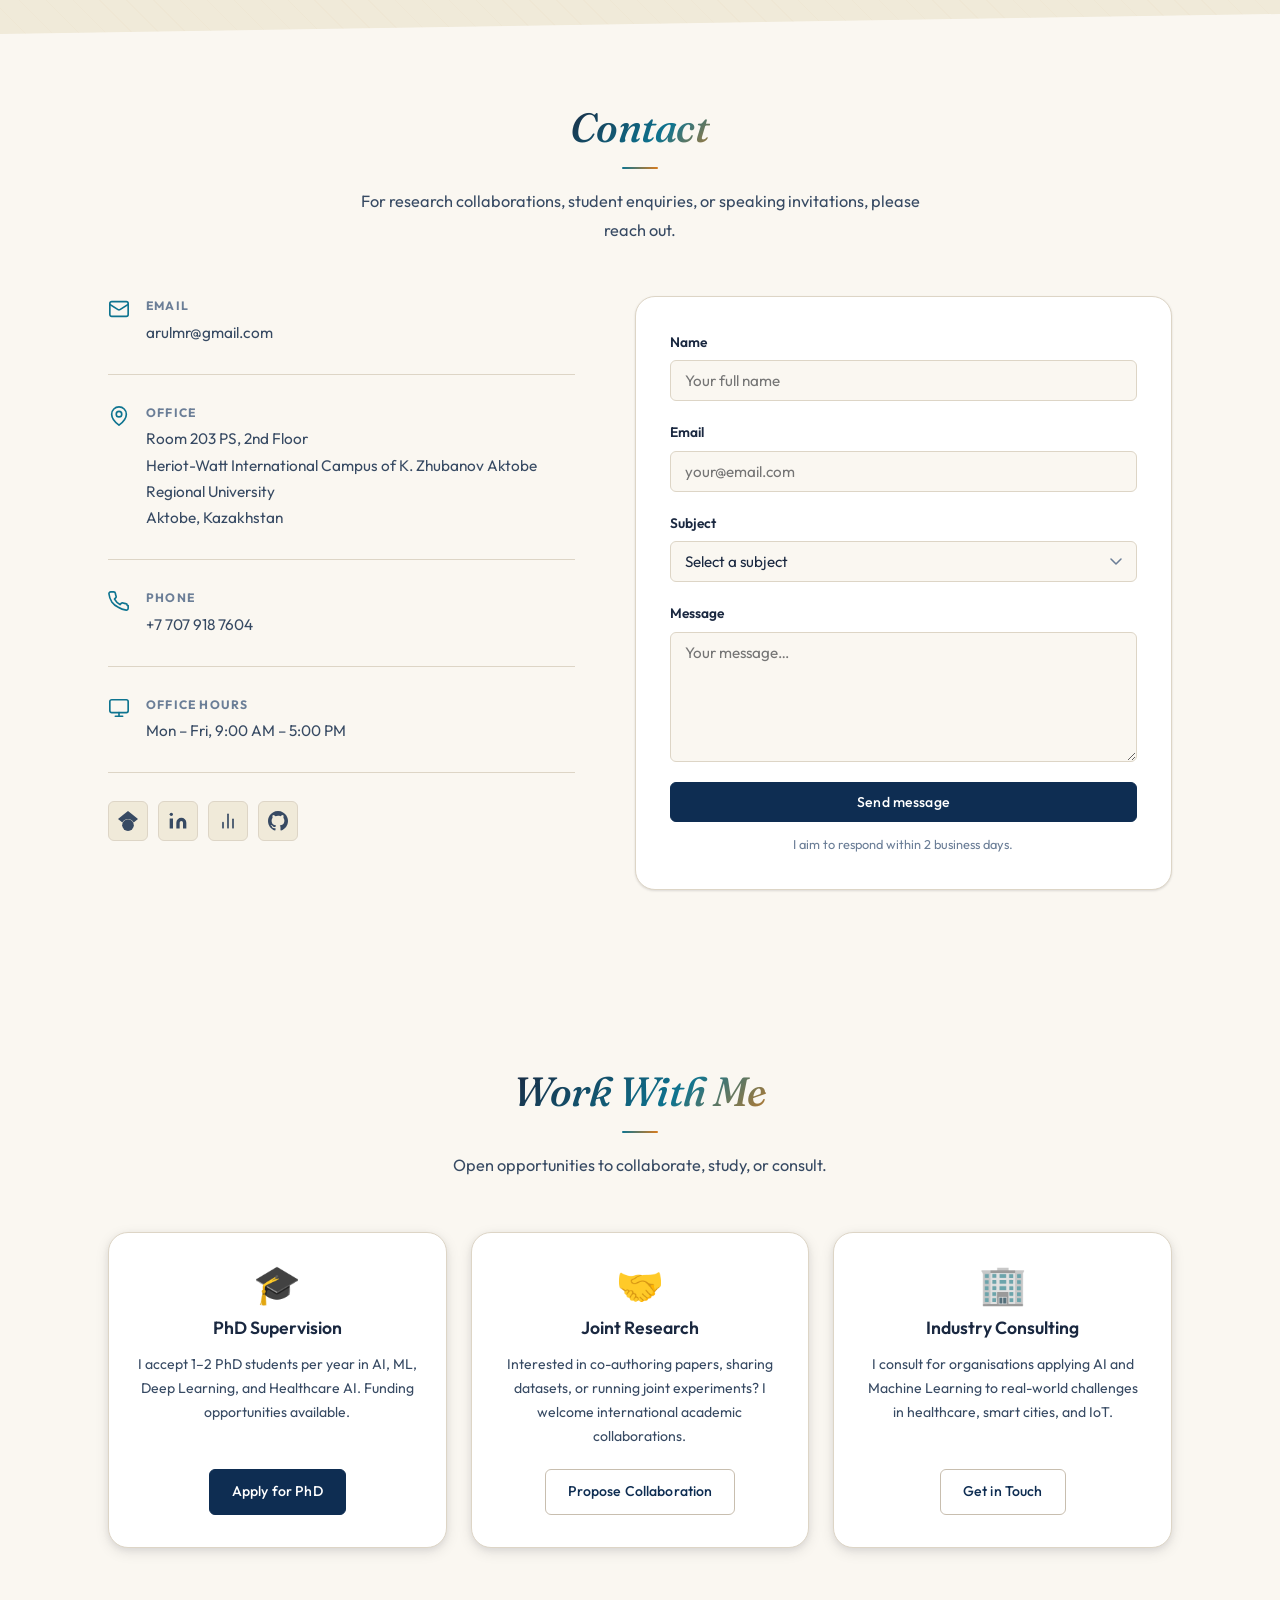
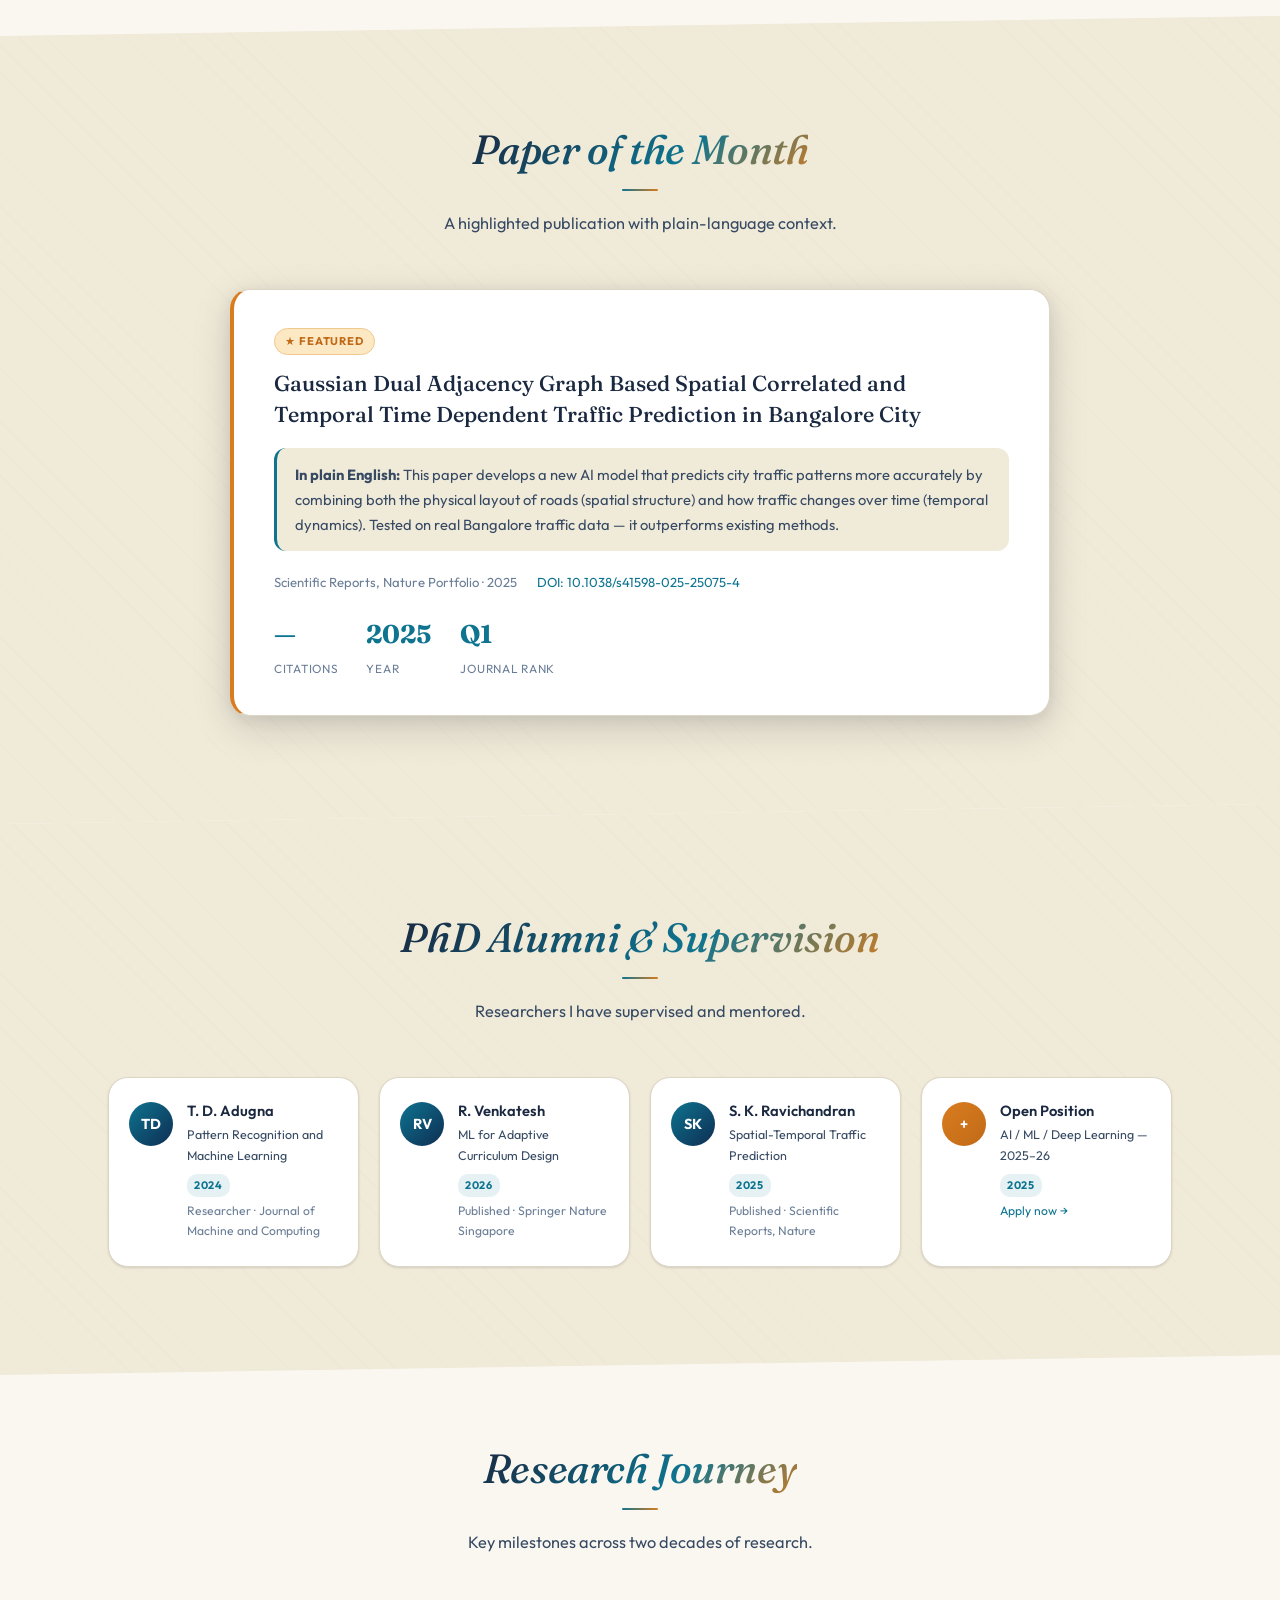
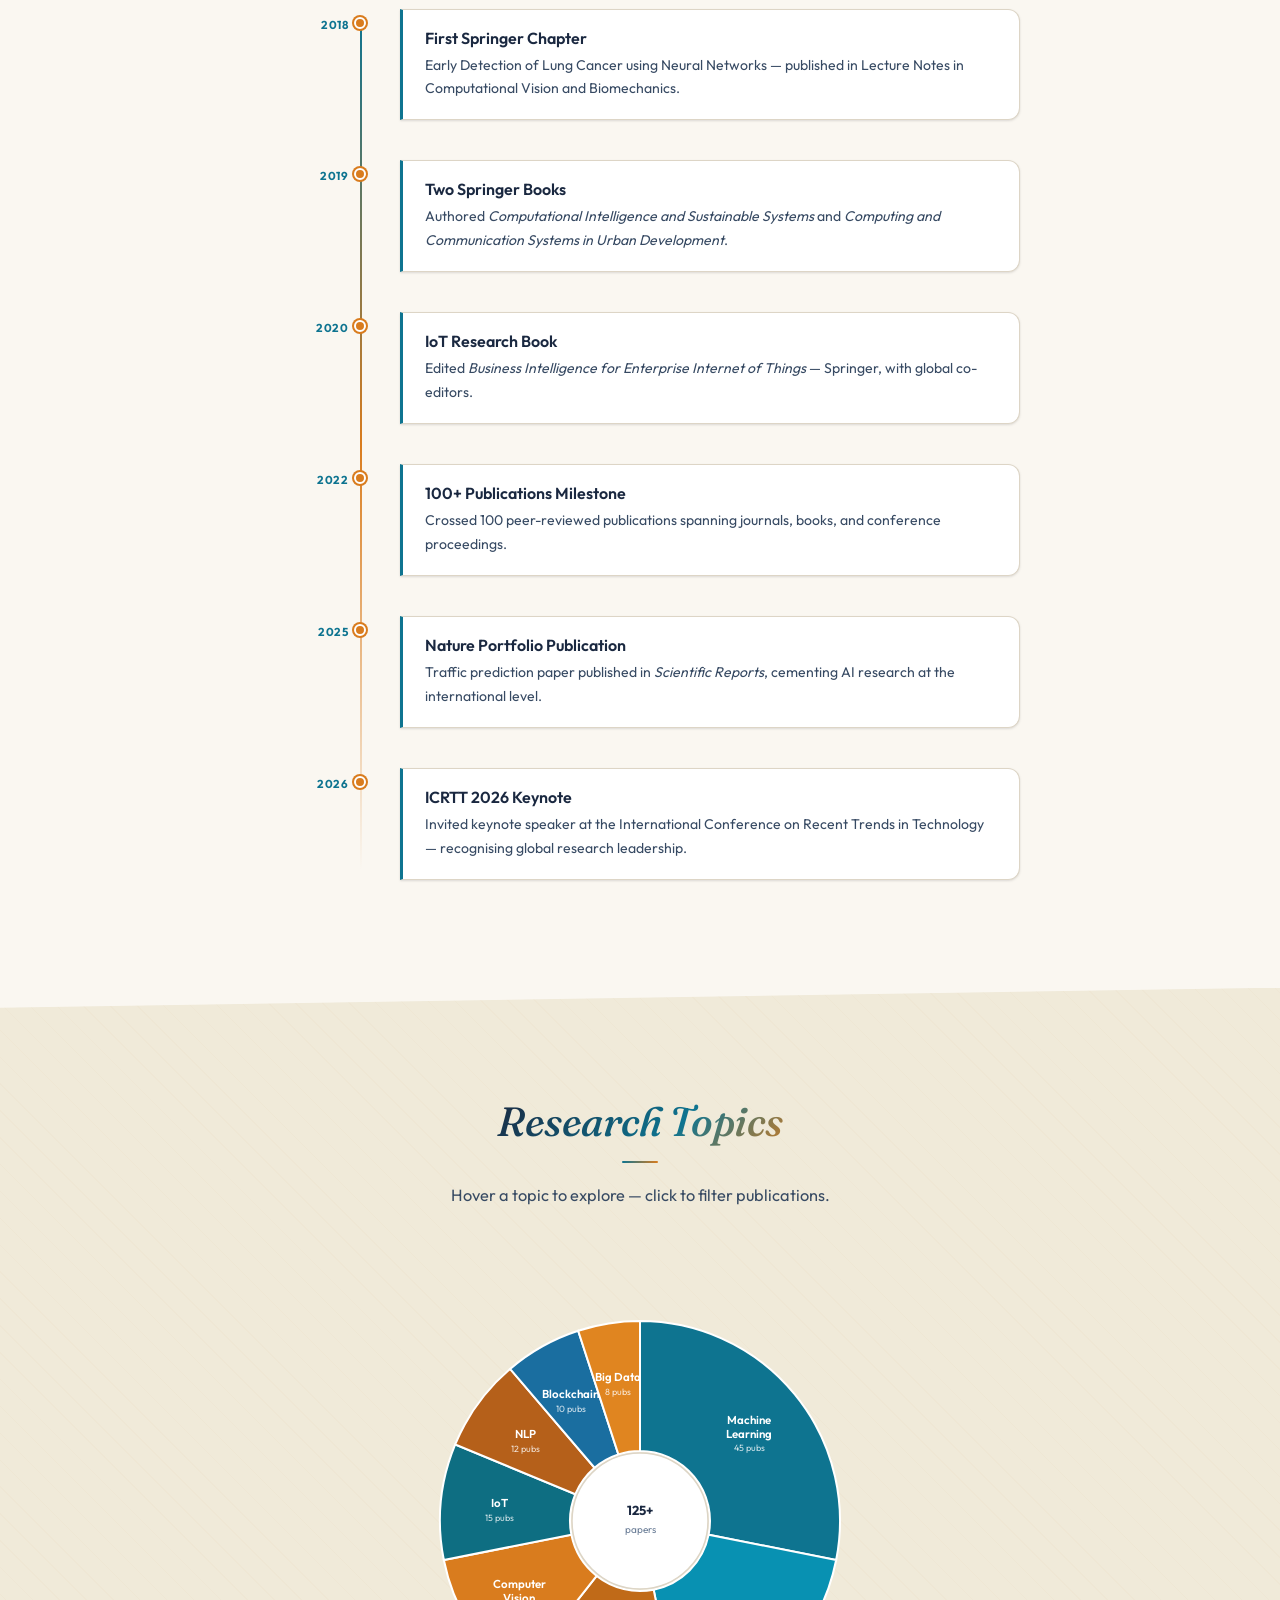
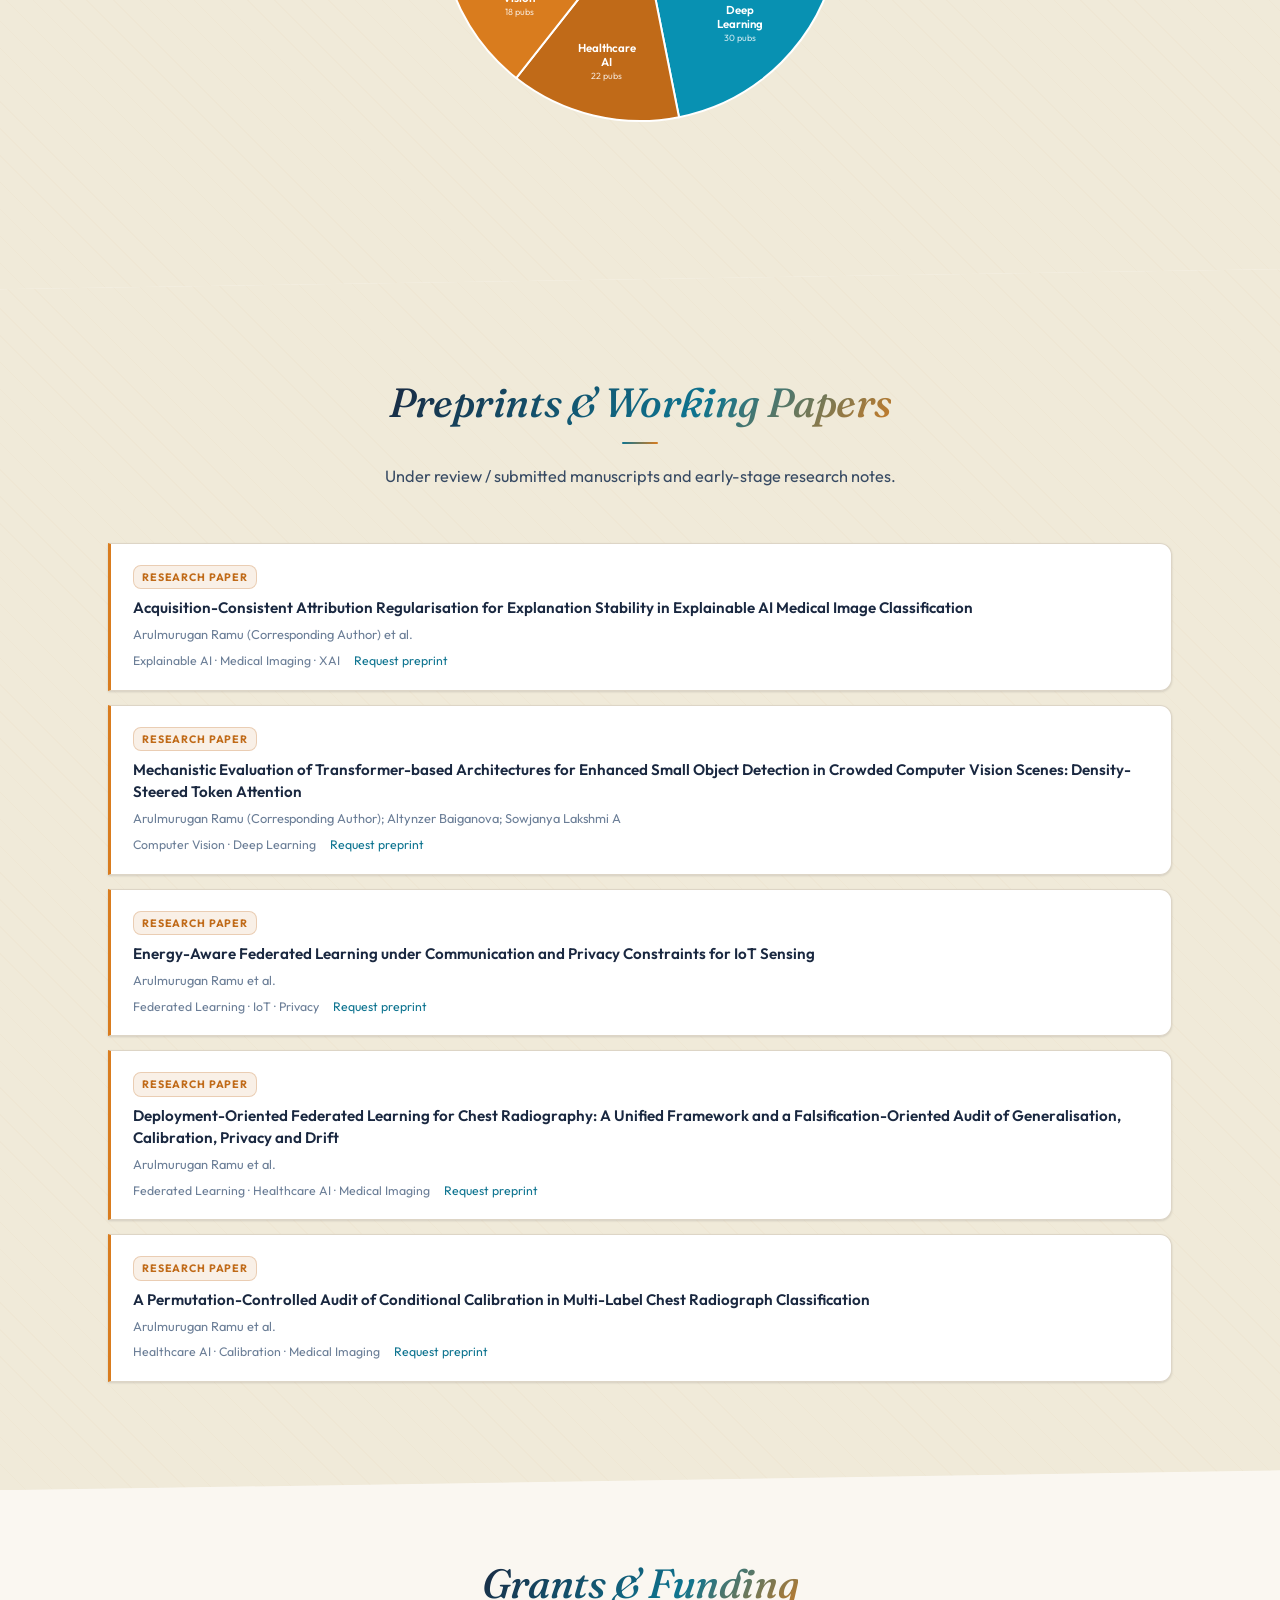
==== commit c2d78337: "fix: update affiliation to Heriot-Watt International Campus of K. Zhubanov Aktobe Regional Universit" ====
--- a/index.html
+++ b/index.html
@@ -3,17 +3,17 @@
 <head>
   <meta charset="UTF-8" />
   <meta name="viewport" content="width=device-width, initial-scale=1.0" />
-  <meta name="description" content="Dr. Arulmurugan Ramu — Associate Professor & Researcher, Department of Computational Science and Software Engineering, Heriot-Watt University – Aktobe Campus, Kazakhstan." />
+  <meta name="description" content="Dr. Arulmurugan Ramu — Associate Professor & Researcher, Department of Computational Science and Software Engineering, Heriot-Watt International Campus of K. Zhubanov Aktobe Regional University, Aktobe, Kazakhstan." />
   <title>Dr. Arulmurugan Ramu | Associate Professor & Researcher</title>
   <!-- Open Graph / Social sharing -->
   <meta property="og:type" content="website" />
   <meta property="og:url" content="https://arulmr0.github.io/" />
   <meta property="og:title" content="Dr. Arulmurugan Ramu | Associate Professor & Researcher" />
-  <meta property="og:description" content="Associate Professor in AI & Machine Learning at Heriot-Watt University – Aktobe Campus. 125+ publications, 1,800+ citations." />
+  <meta property="og:description" content="Associate Professor in AI & Machine Learning at Heriot-Watt International Campus of K. Zhubanov Aktobe Regional University. 125+ publications, 1,800+ citations." />
   <meta property="og:image" content="https://arulmr0.github.io/images/profile.jpg" />
   <meta name="twitter:card" content="summary_large_image" />
   <meta name="twitter:title" content="Dr. Arulmurugan Ramu | Associate Professor & Researcher" />
-  <meta name="twitter:description" content="Associate Professor in AI & Machine Learning at Heriot-Watt University – Aktobe Campus. 125+ publications, 1,800+ citations." />
+  <meta name="twitter:description" content="Associate Professor in AI & Machine Learning at Heriot-Watt International Campus of K. Zhubanov Aktobe Regional University. 125+ publications, 1,800+ citations." />
   <meta name="twitter:image" content="https://arulmr0.github.io/images/profile.jpg" />
   <link rel="stylesheet" href="css/style.css" />
 </head>
@@ -67,11 +67,11 @@
         <h1>Dr. Arulmurugan Ramu</h1>
         <p class="hero-affiliation">
           Department of Computational Science and Software Engineering<br />
-          Heriot-Watt University – Aktobe Campus, Kazakhstan
+          Heriot-Watt International Campus of K. Zhubanov Aktobe Regional University, Aktobe, Kazakhstan
         </p>
         <p class="hero-bio">
           I am an Associate Professor in the Department of Computational Science and Software Engineering
-          at Heriot-Watt University – Aktobe Campus, Kazakhstan, specialising in Artificial Intelligence,
+          at Heriot-Watt International Campus of K. Zhubanov Aktobe Regional University, Aktobe, Kazakhstan, specialising in Artificial Intelligence,
           Machine Learning, and Deep Learning.
           My research focuses on developing intelligent systems that solve real-world problems
           in healthcare, computer vision, and natural language understanding.
@@ -1044,7 +1044,7 @@
             <svg xmlns="http://www.w3.org/2000/svg" width="22" height="22" viewBox="0 0 24 24" fill="none" stroke="currentColor" stroke-width="1.8" stroke-linecap="round" stroke-linejoin="round" aria-hidden="true"><path d="M20 10c0 6-8 12-8 12s-8-6-8-12a8 8 0 0 1 16 0Z"/><circle cx="12" cy="10" r="3"/></svg>
             <div>
               <strong>Office</strong>
-              <span>Room 203 PS, 2nd Floor<br />Heriot-Watt University – Aktobe Campus<br />Aktobe, Kazakhstan</span>
+              <span>Room 203 PS, 2nd Floor<br />Heriot-Watt International Campus of K. Zhubanov Aktobe Regional University<br />Aktobe, Kazakhstan</span>
             </div>
           </div>
           <div class="contact-item">
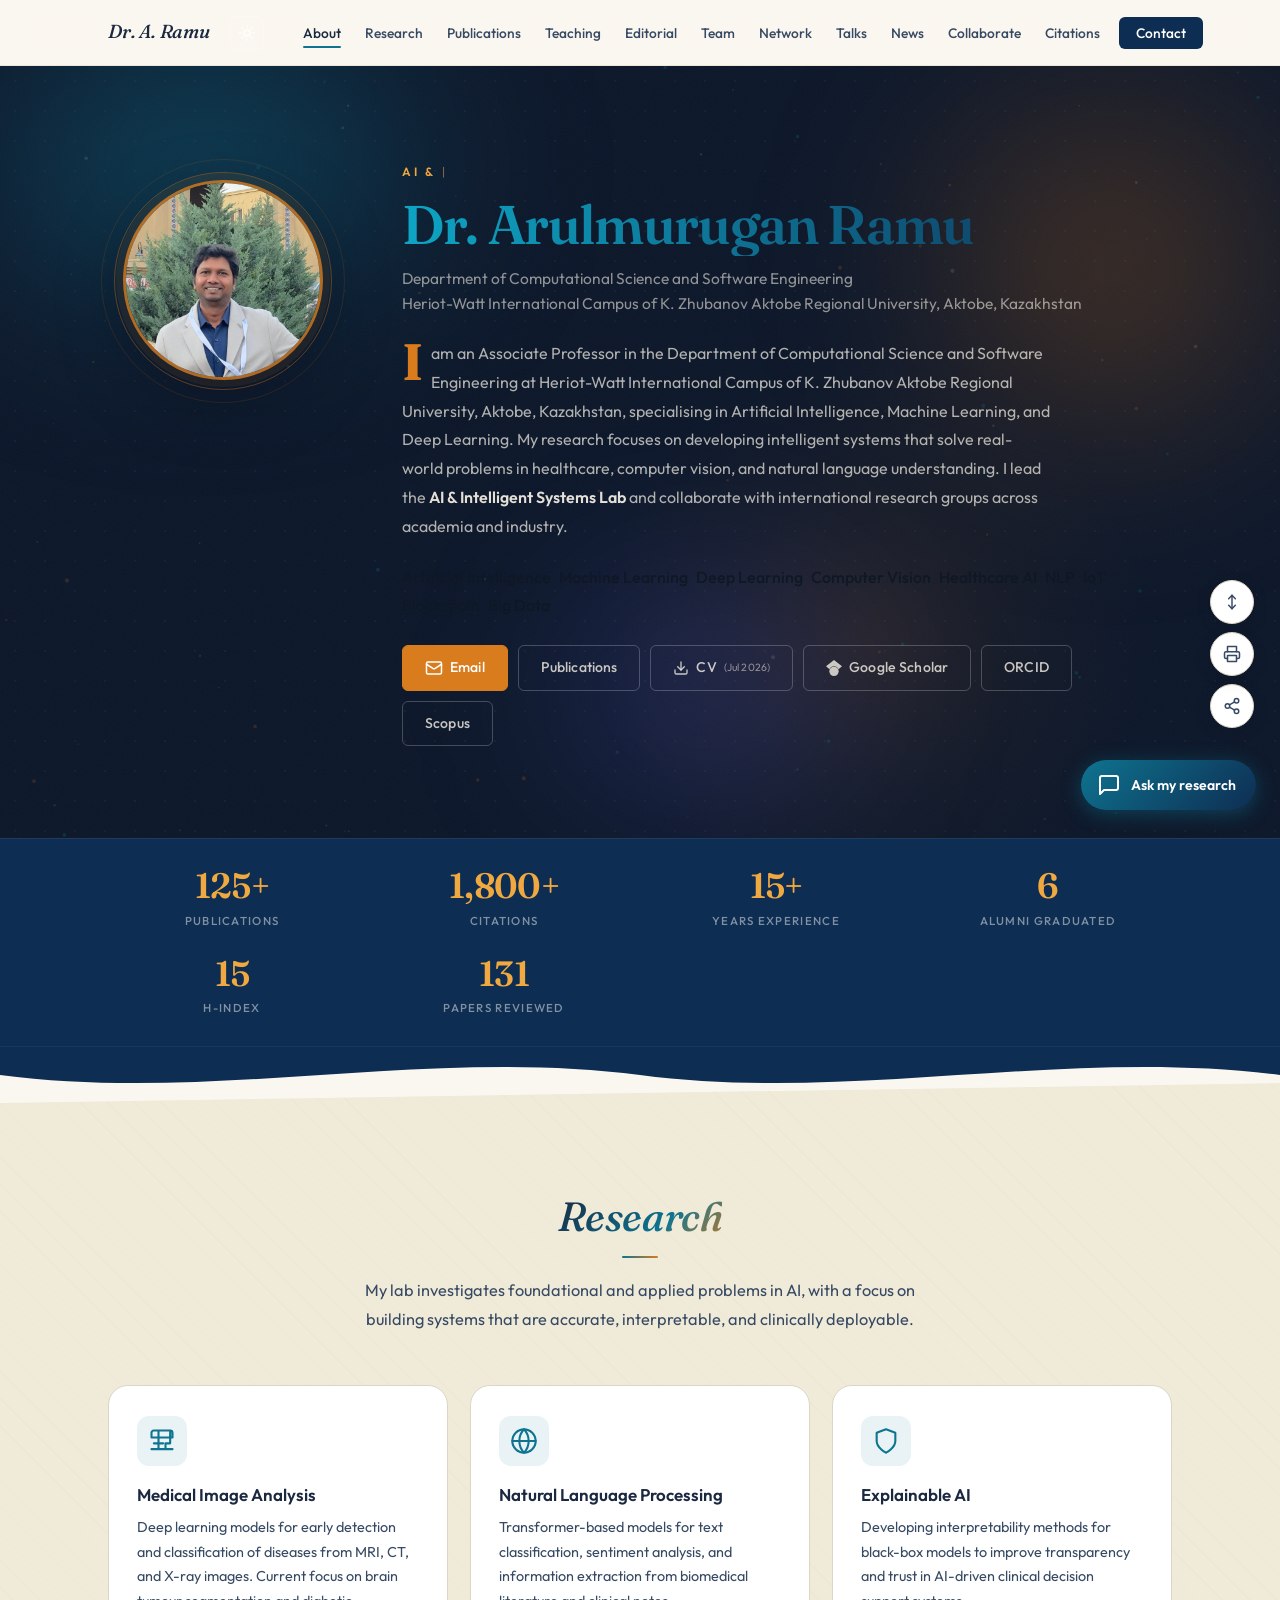
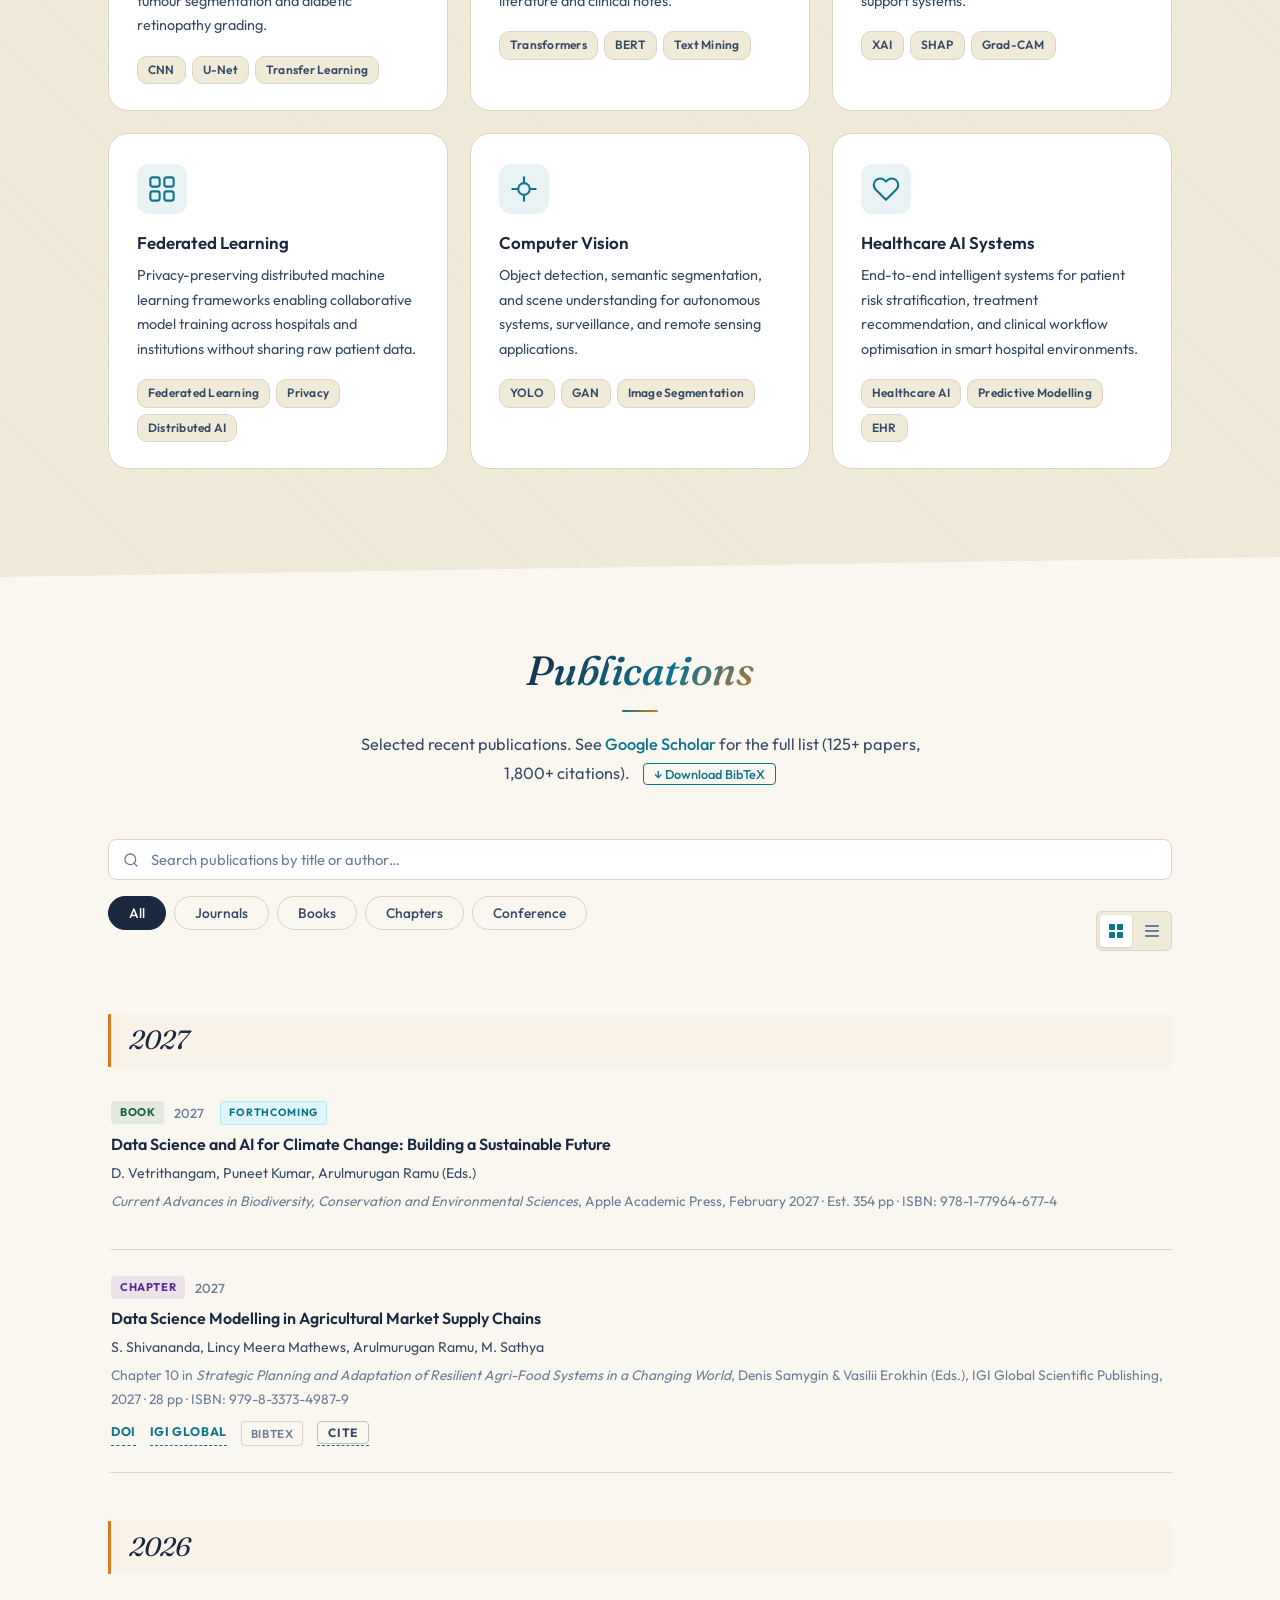
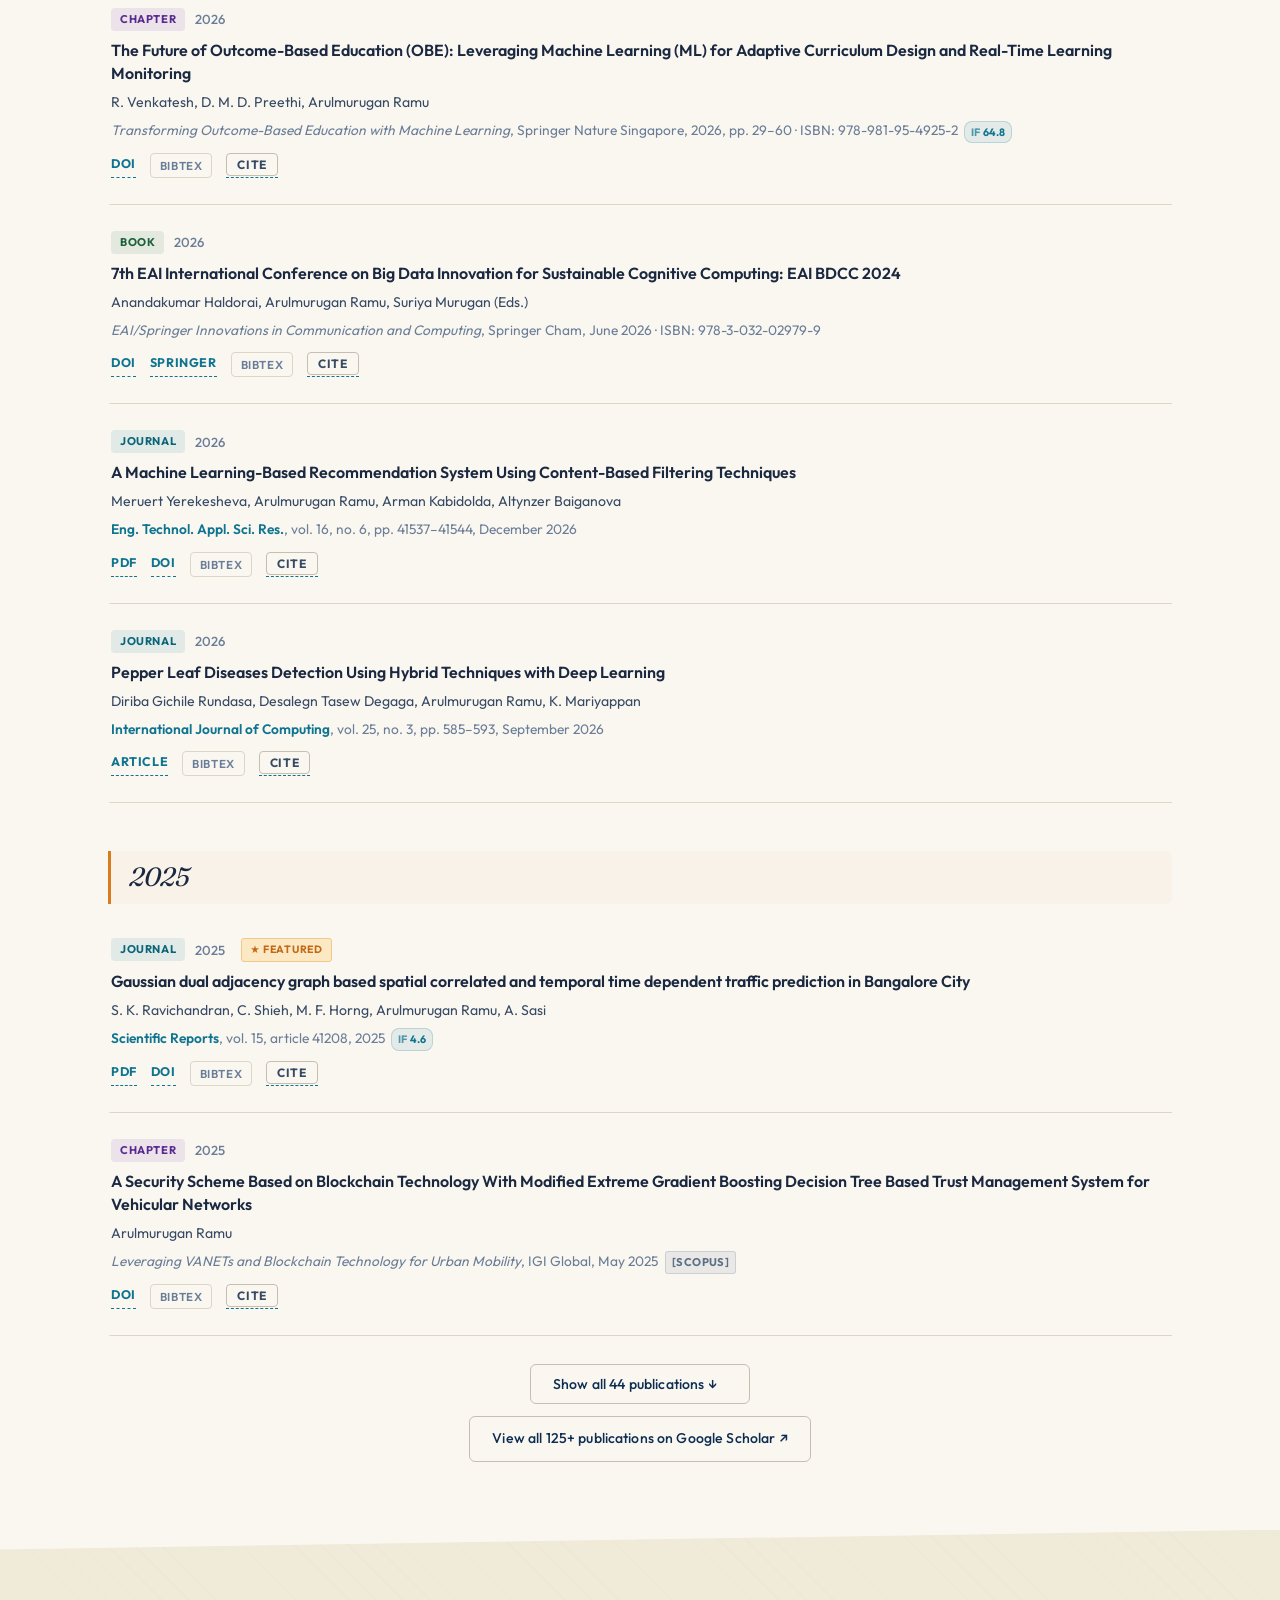
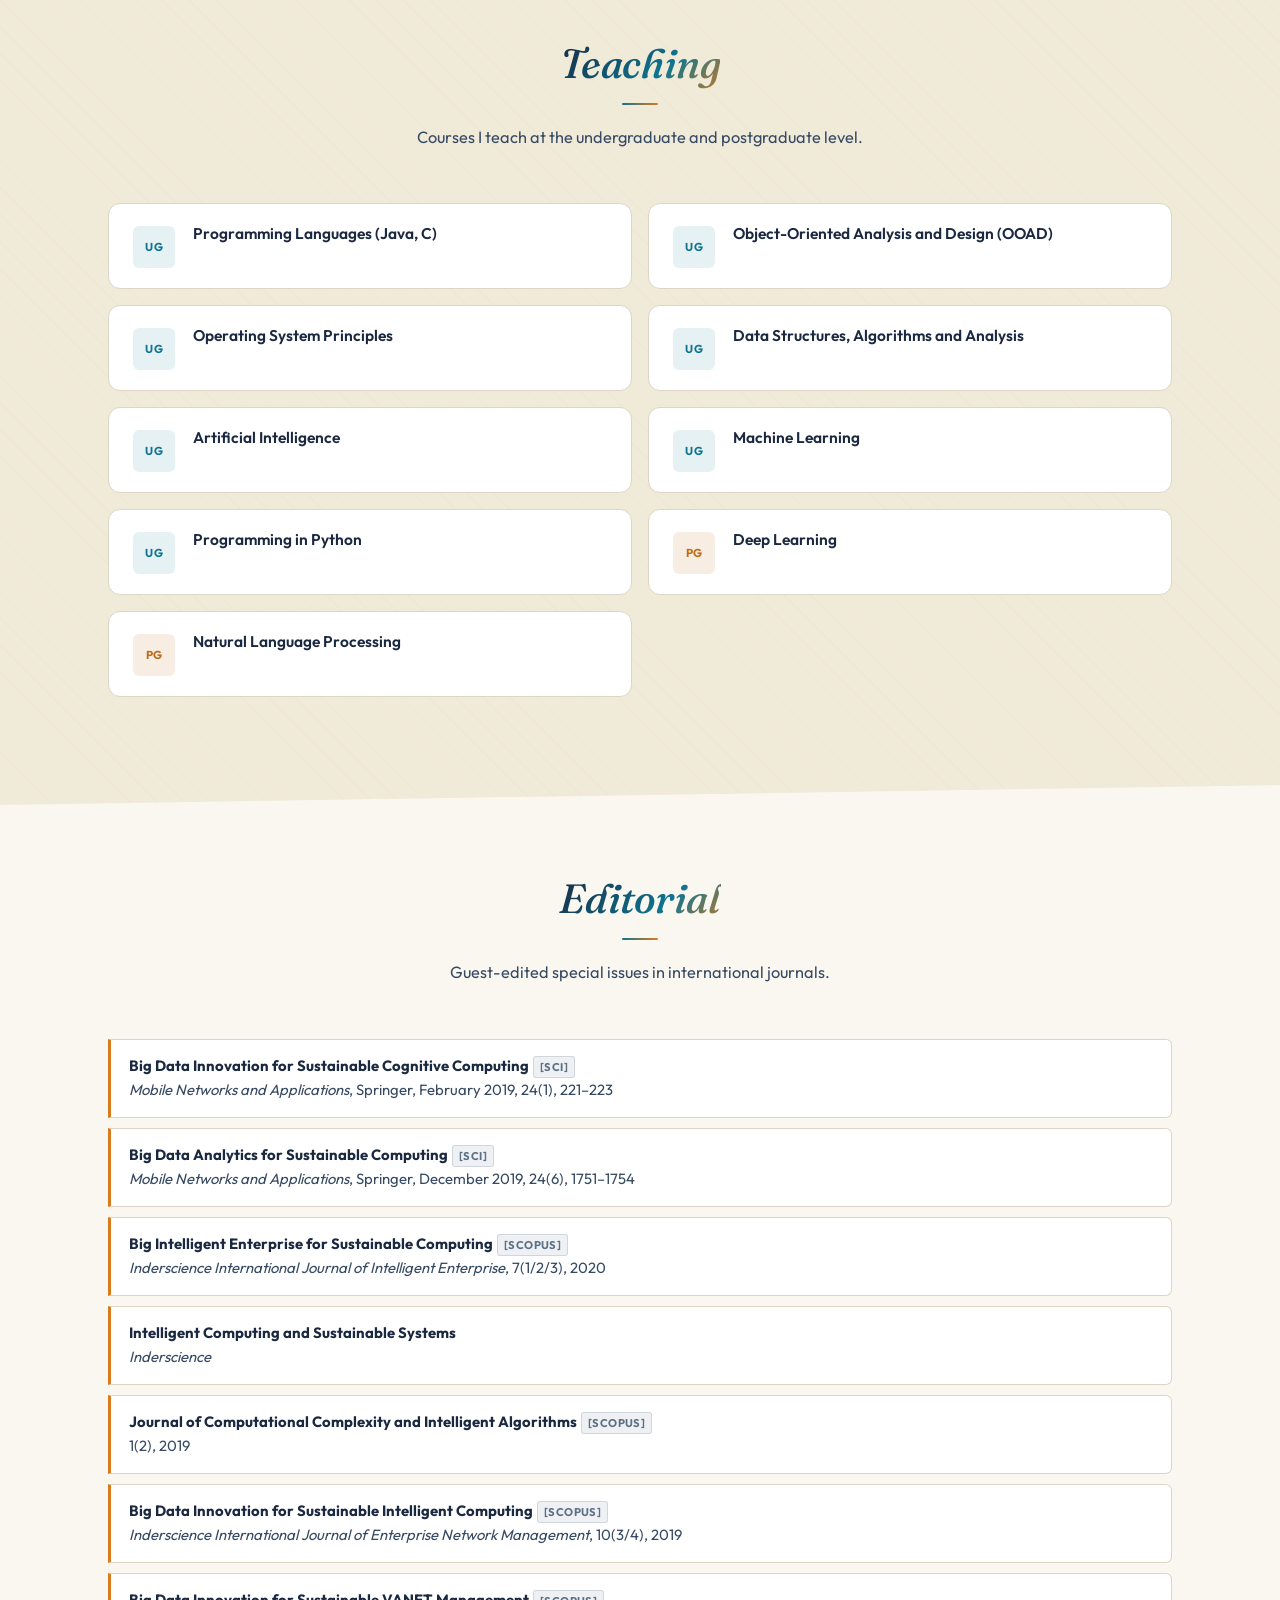
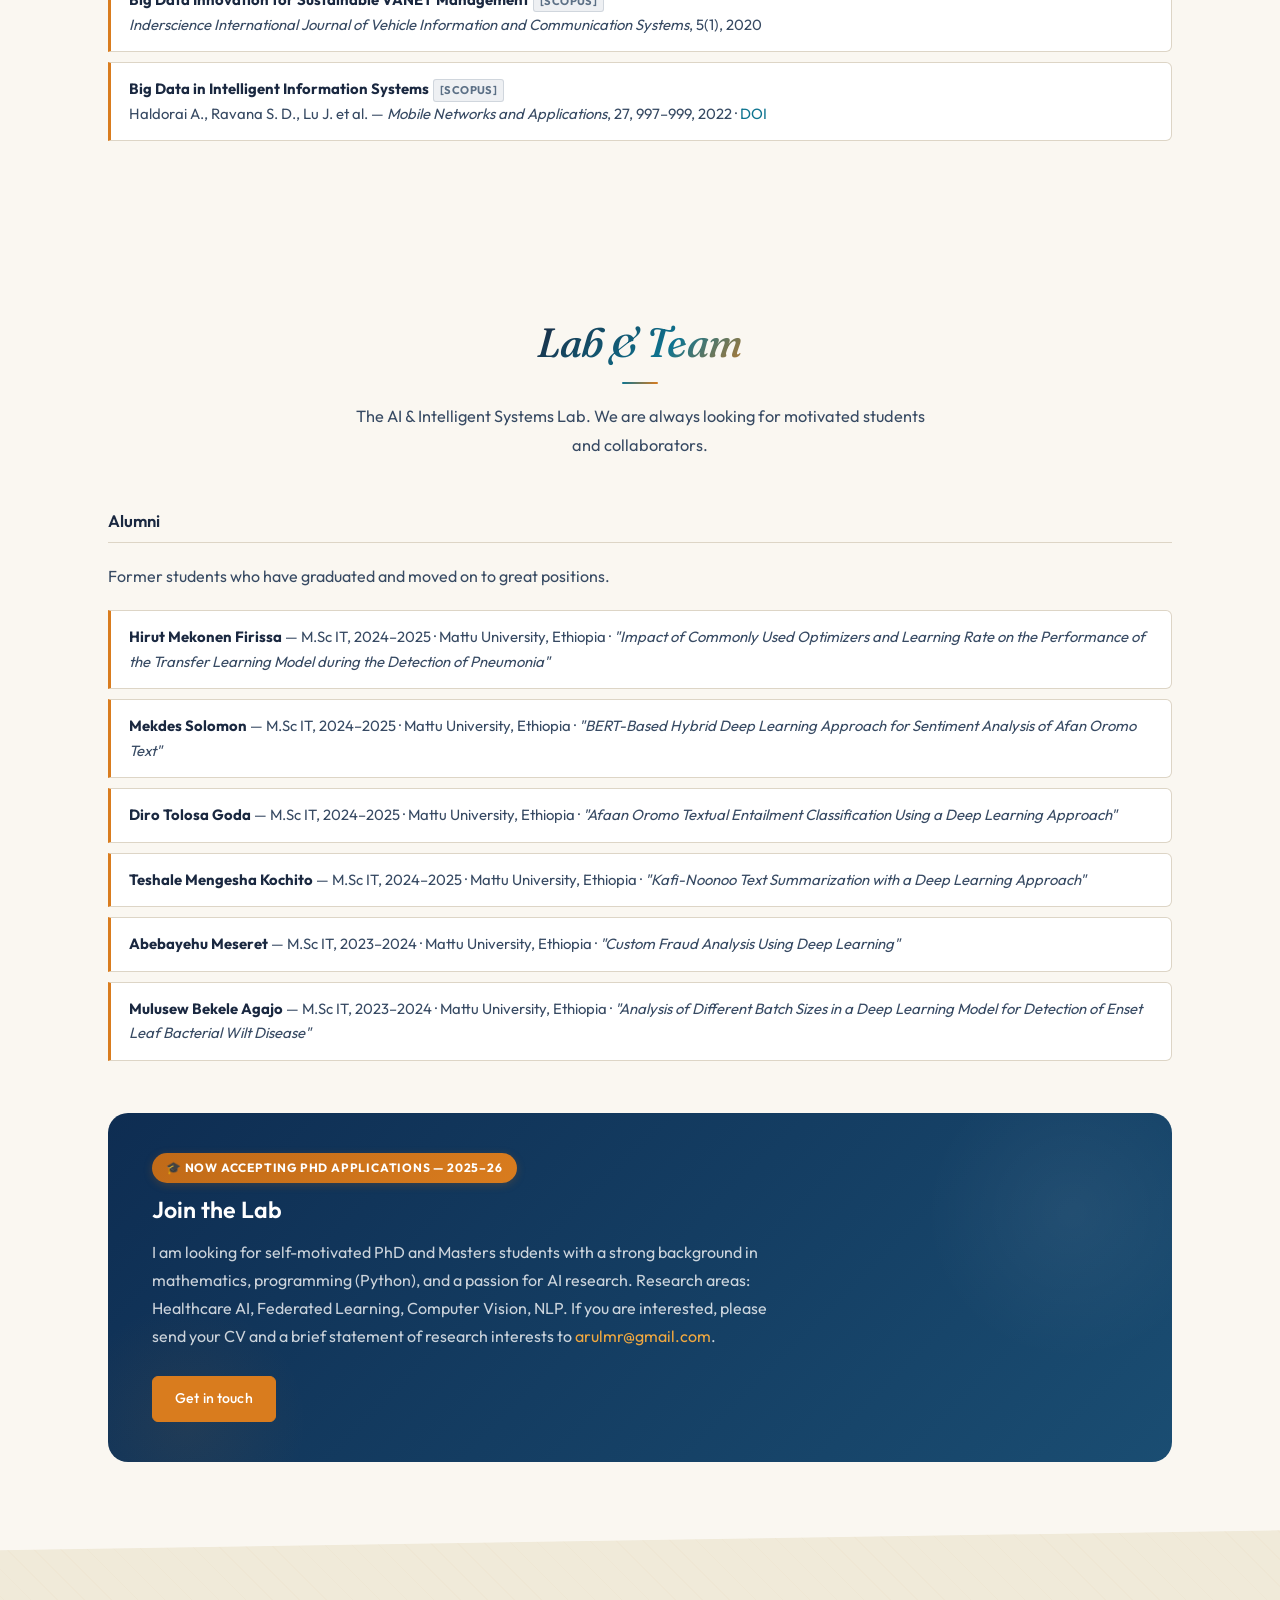
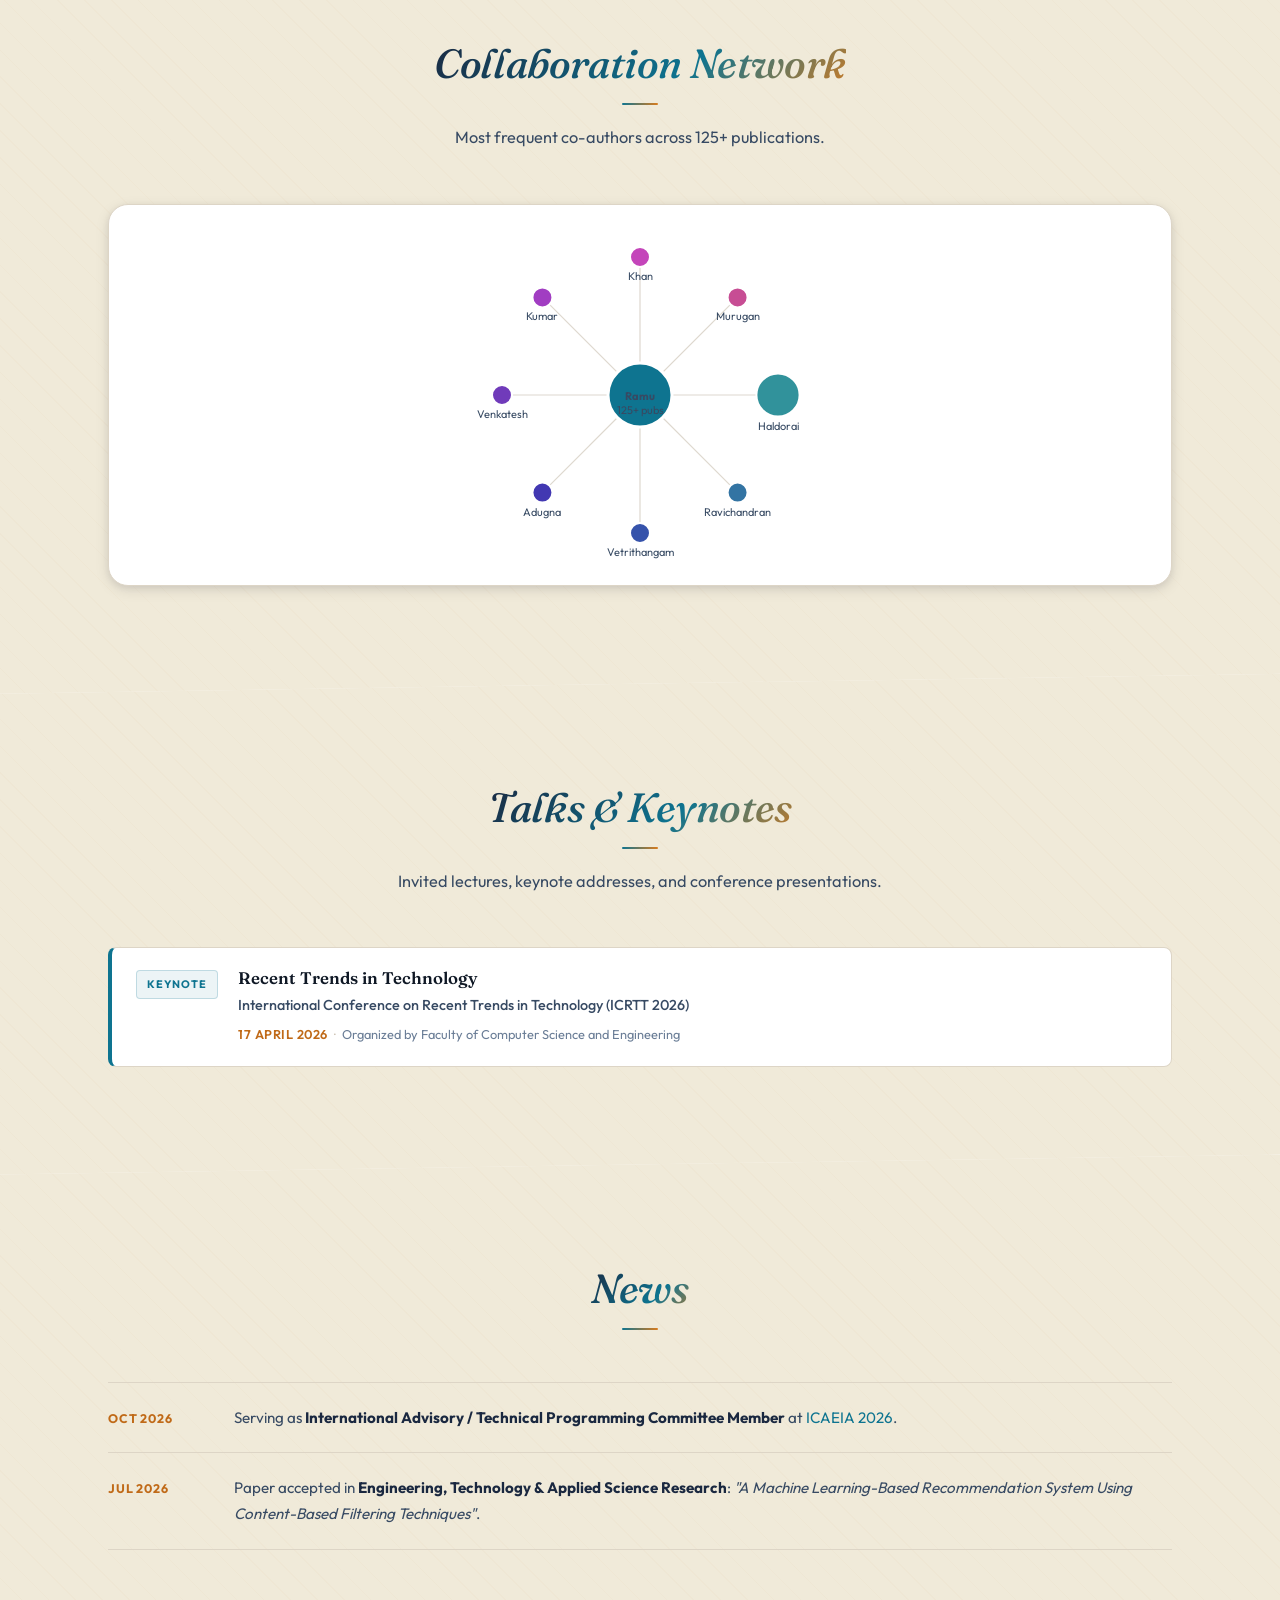
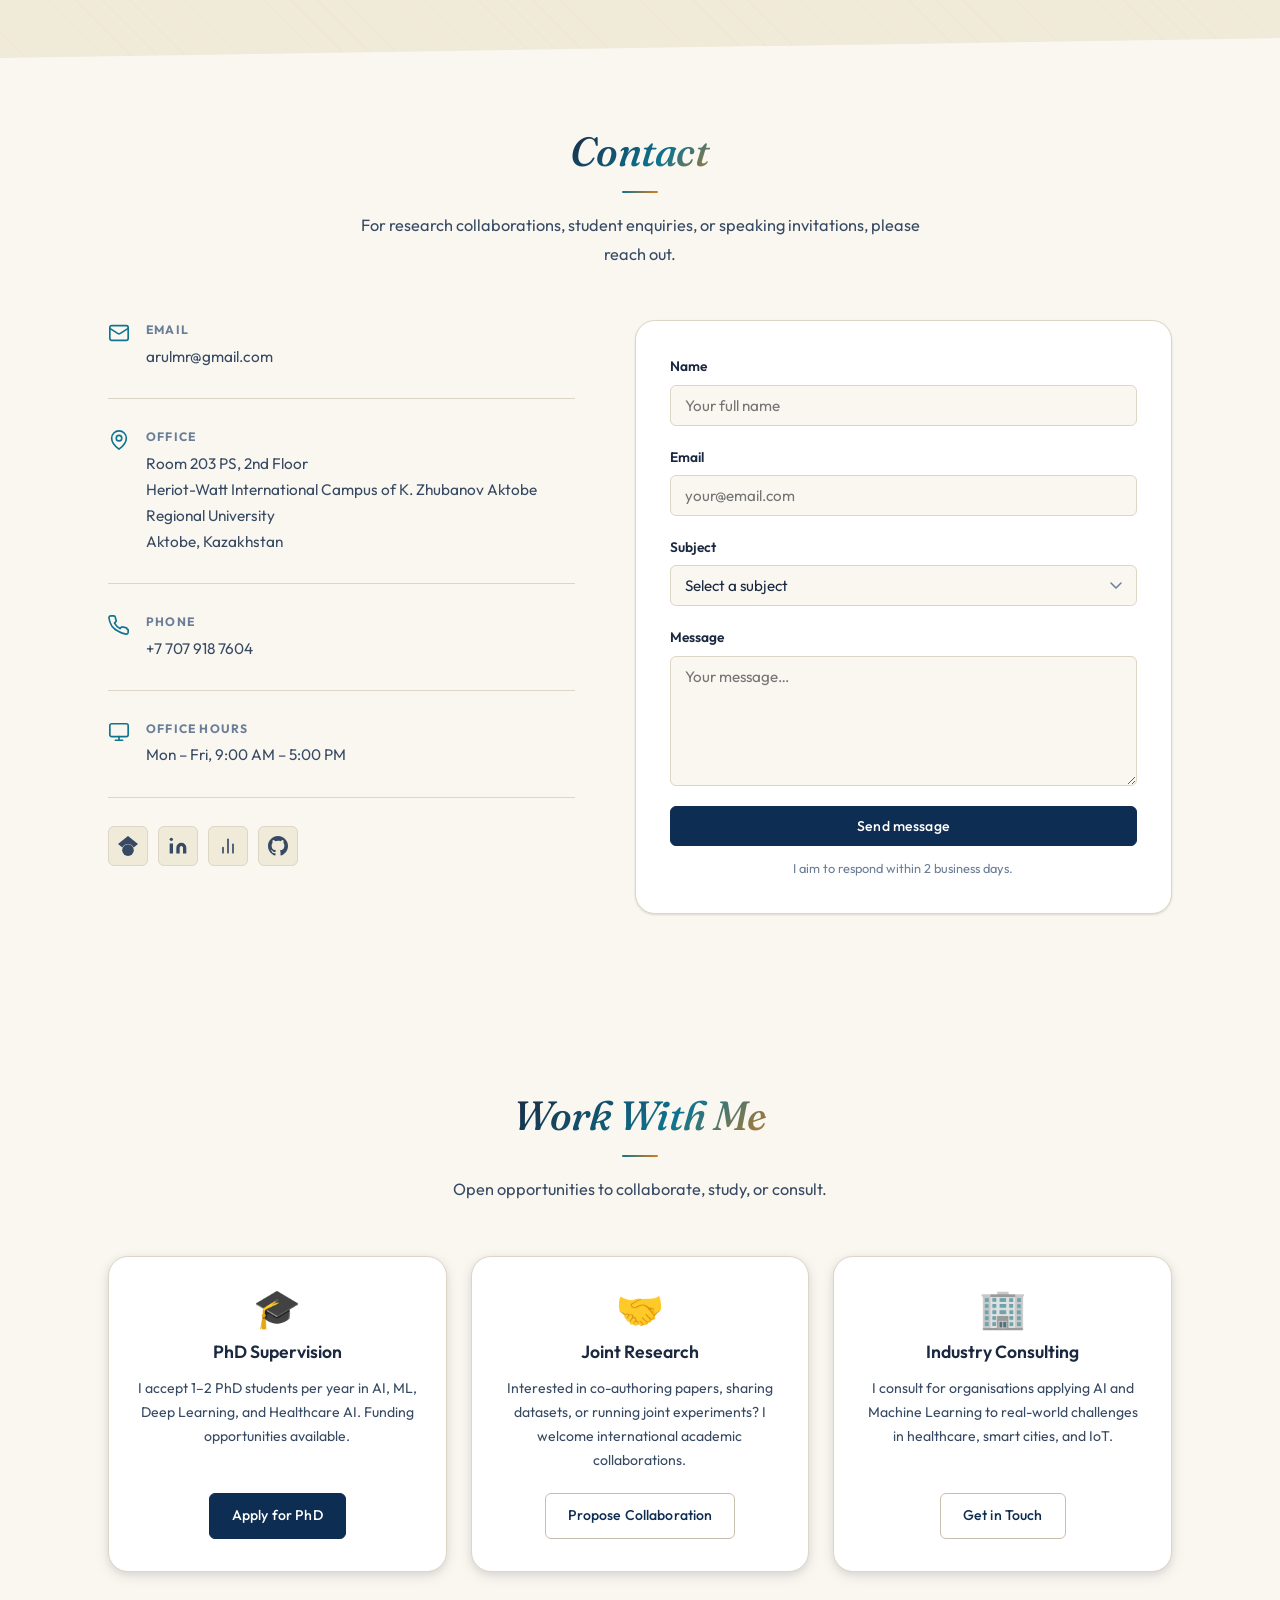
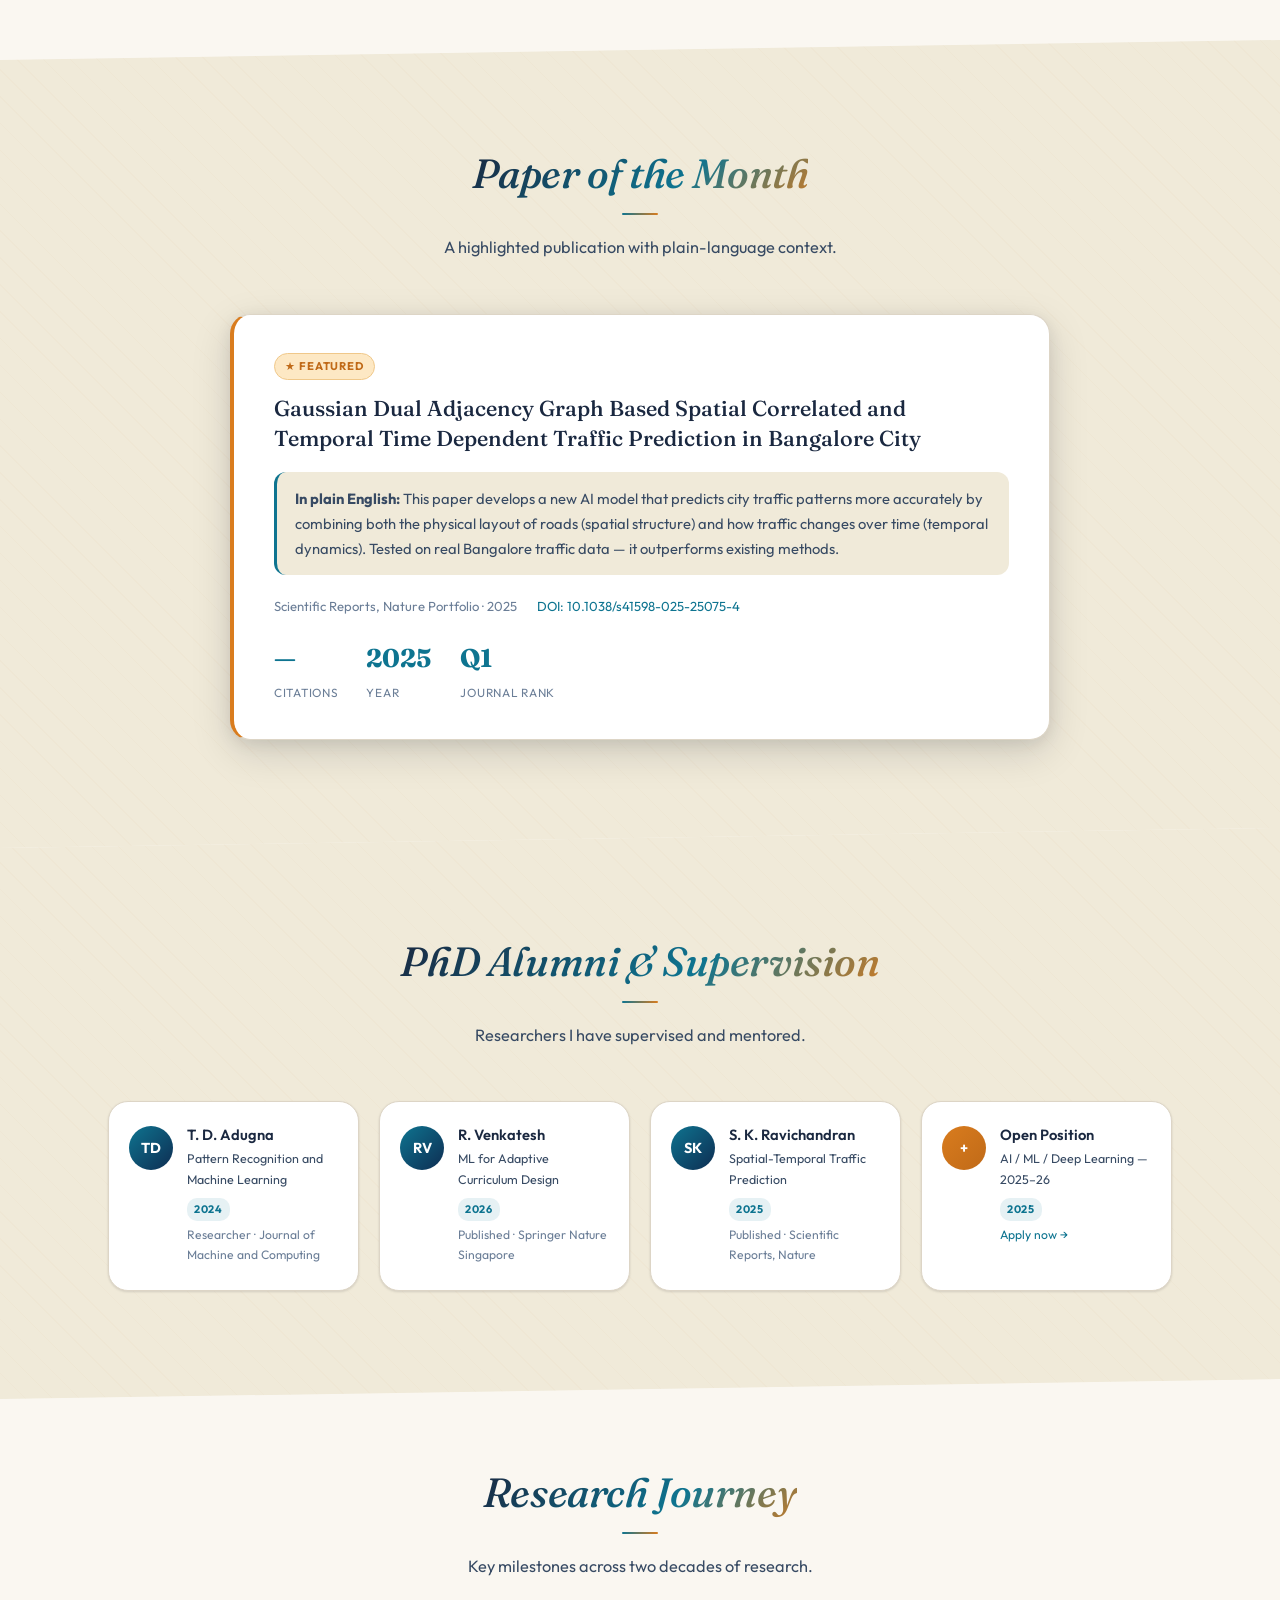
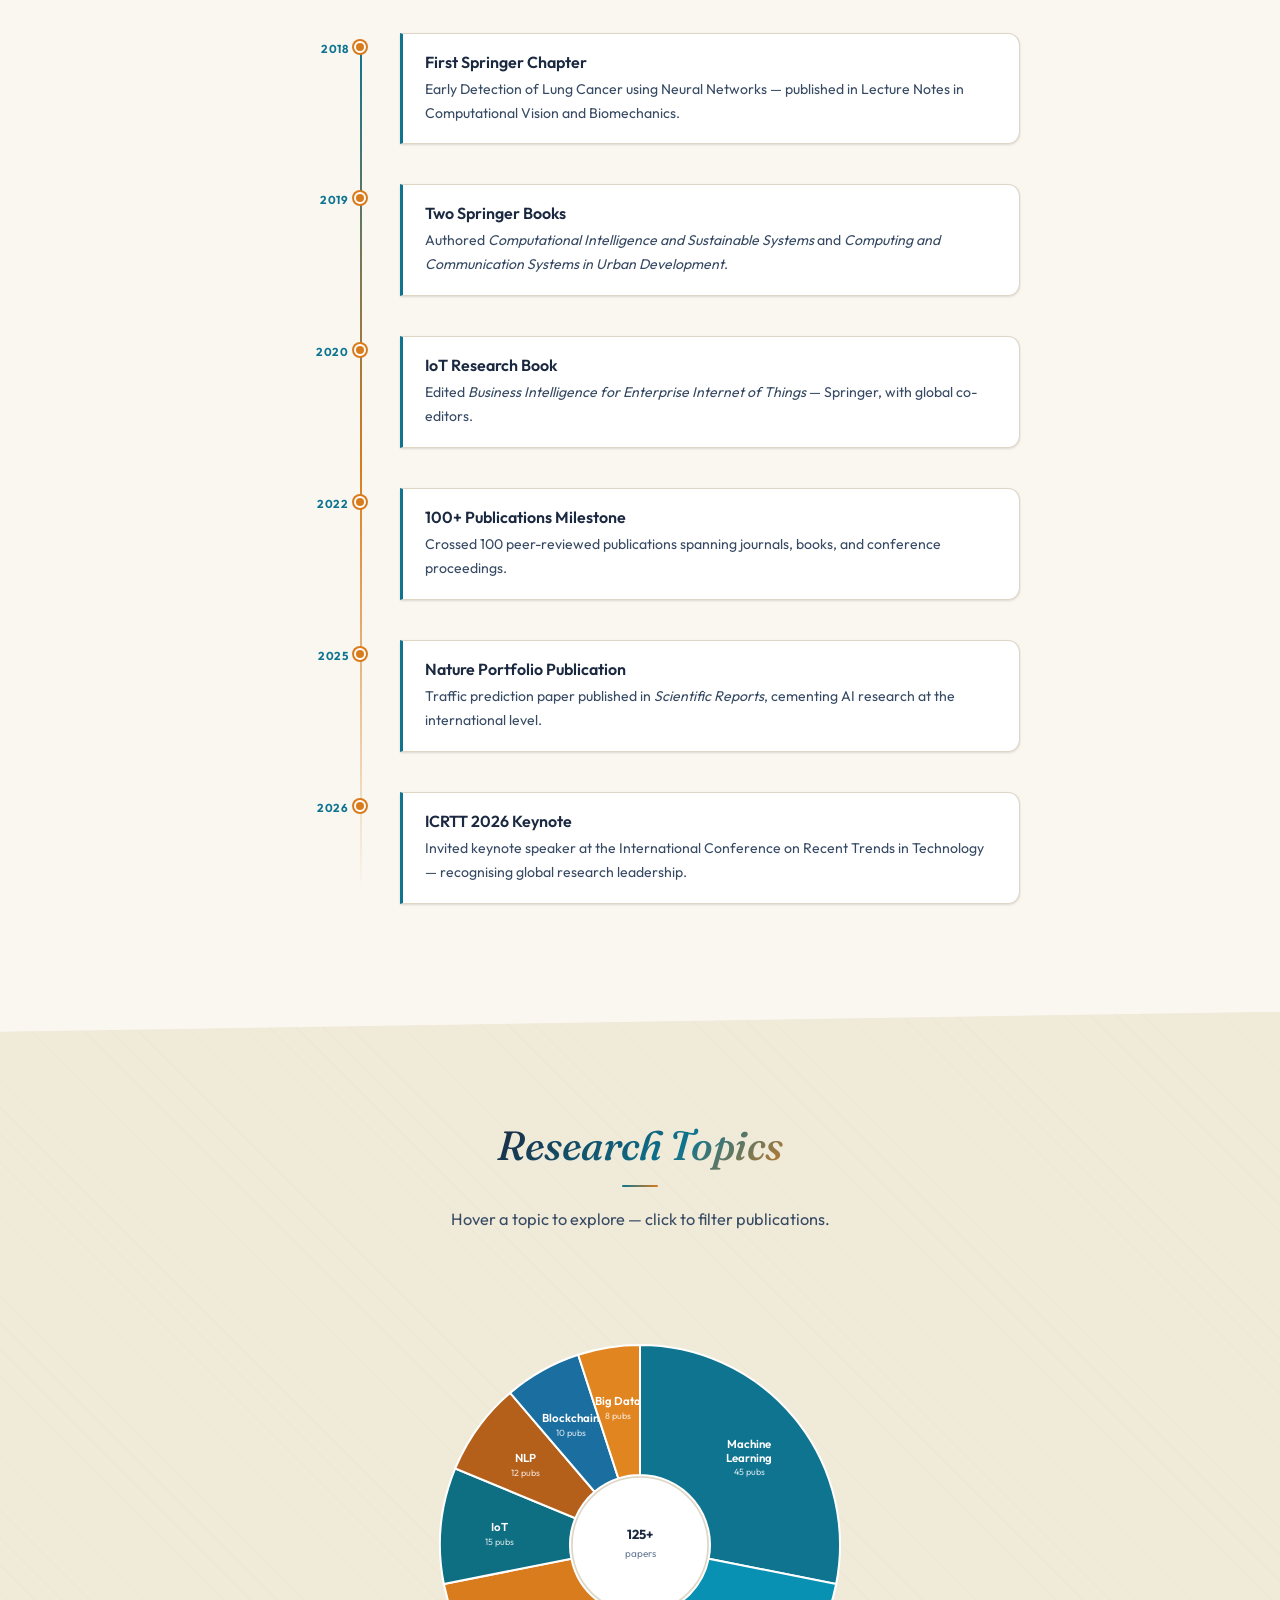
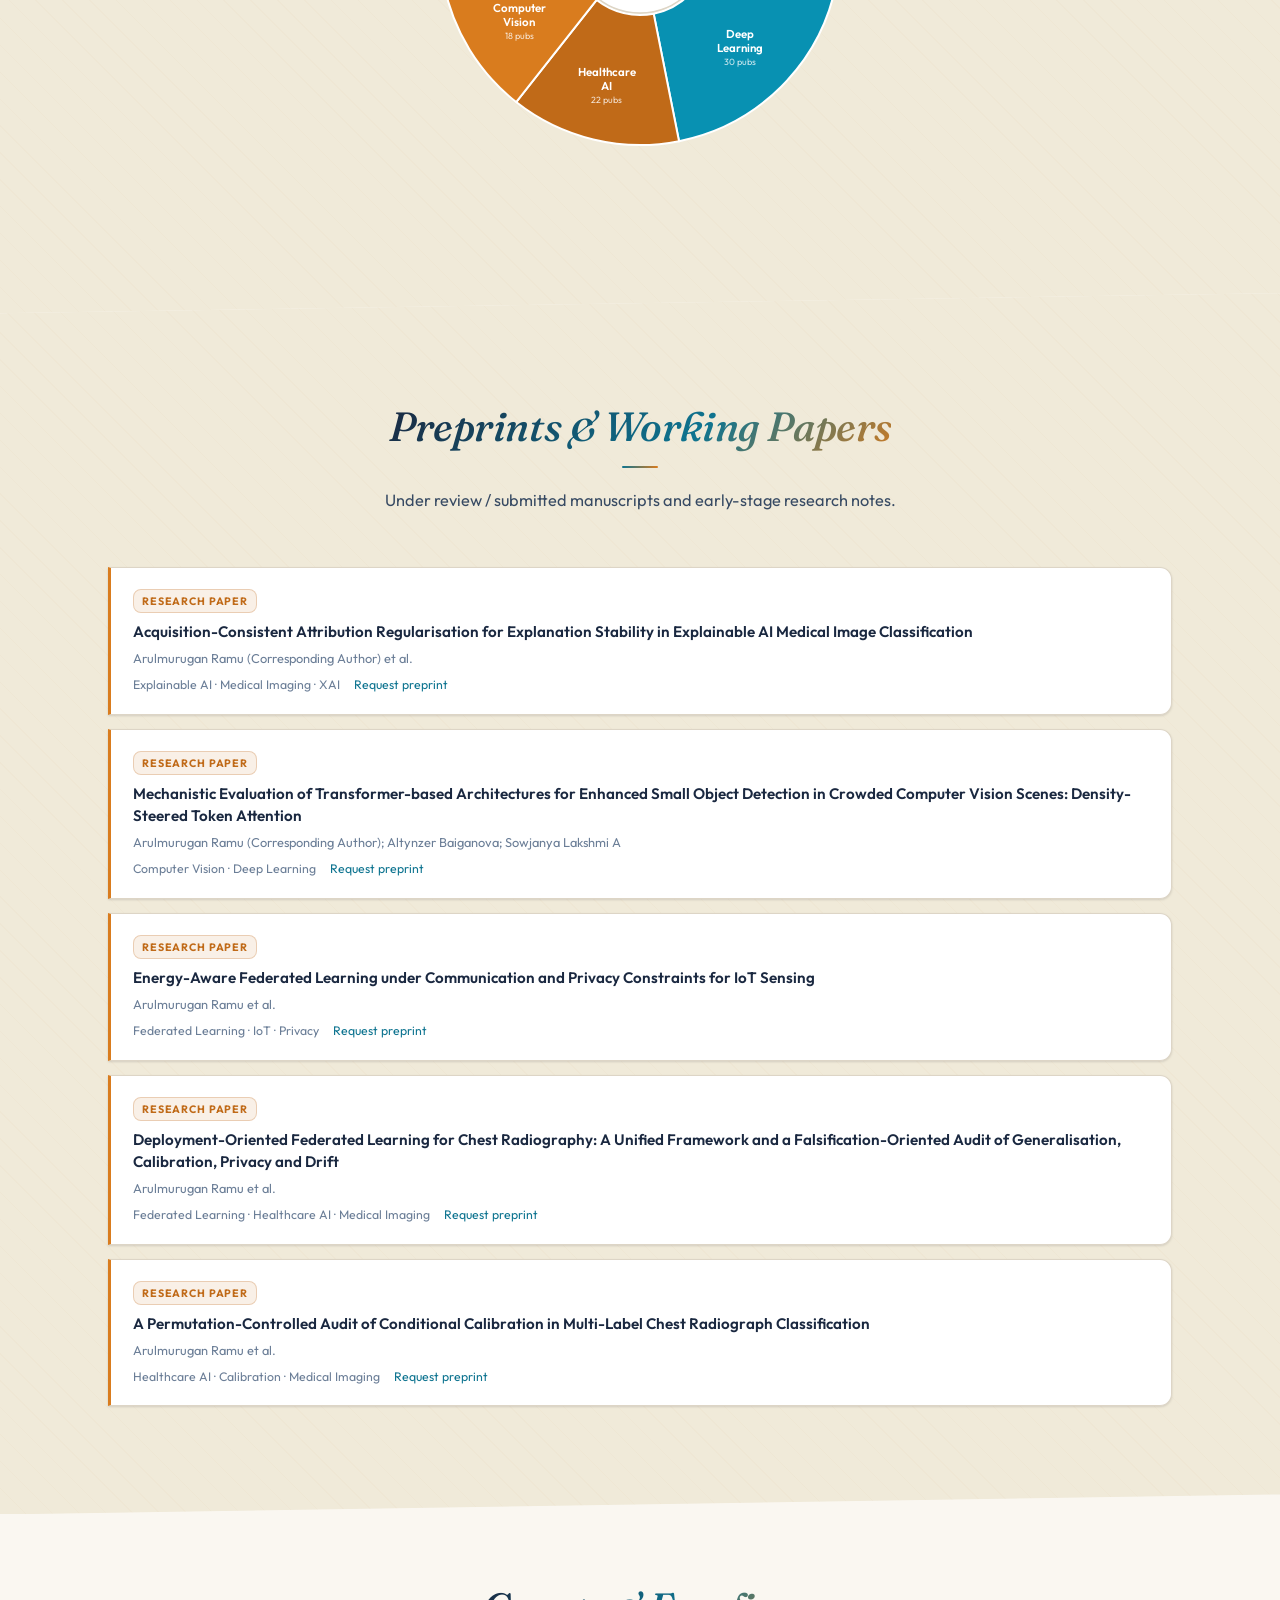
==== commit 1f9037fc: "feat: publish ETASR paper — vol.16 no.6 pp.41537-41544, DOI 10.48084/etasr.20950 Co-Authored-By: Cla" ====
--- a/index.html
+++ b/index.html
@@ -323,11 +323,16 @@
           <div class="pub-meta">
             <span class="pub-badge journal">Journal</span>
             <span class="pub-year">2026</span>
-            <span style="display:inline-flex;align-items:center;font-size:.66rem;font-weight:700;text-transform:uppercase;letter-spacing:.7px;color:#0e7490;background:#e0f7fa;border:1px solid #b2ebf2;padding:2px 8px;border-radius:3px;margin-left:6px;">In Press</span>
-          </div>
-          <h3 class="pub-title">A Machine Learning-Based Recommendation System Using Content-Based Filtering Techniques</h3>
+          </div>
+          <h3 class="pub-title">
+            <a href="https://doi.org/10.48084/etasr.20950" target="_blank" rel="noopener">A Machine Learning-Based Recommendation System Using Content-Based Filtering Techniques</a>
+          </h3>
           <p class="pub-authors">Meruert Yerekesheva, Arulmurugan Ramu, Arman Kabidolda, Altynzer Baiganova</p>
-          <p class="pub-venue"><em>Eng. Technol. Appl. Sci. Res.</em> (ETASR), December 2026</p>
+          <p class="pub-venue"><em>Eng. Technol. Appl. Sci. Res.</em>, vol. 16, no. 6, pp. 41537–41544, December 2026</p>
+          <div class="pub-links">
+            <a href="https://etasr.com/index.php/ETASR/article/view/20950/7405" class="pub-link" target="_blank" rel="noopener">PDF</a>
+            <a href="https://doi.org/10.48084/etasr.20950" class="pub-link" target="_blank" rel="noopener">DOI</a>
+          </div>
         </article>
 
         <article class="pub-item" data-type="journal" data-year="2026">
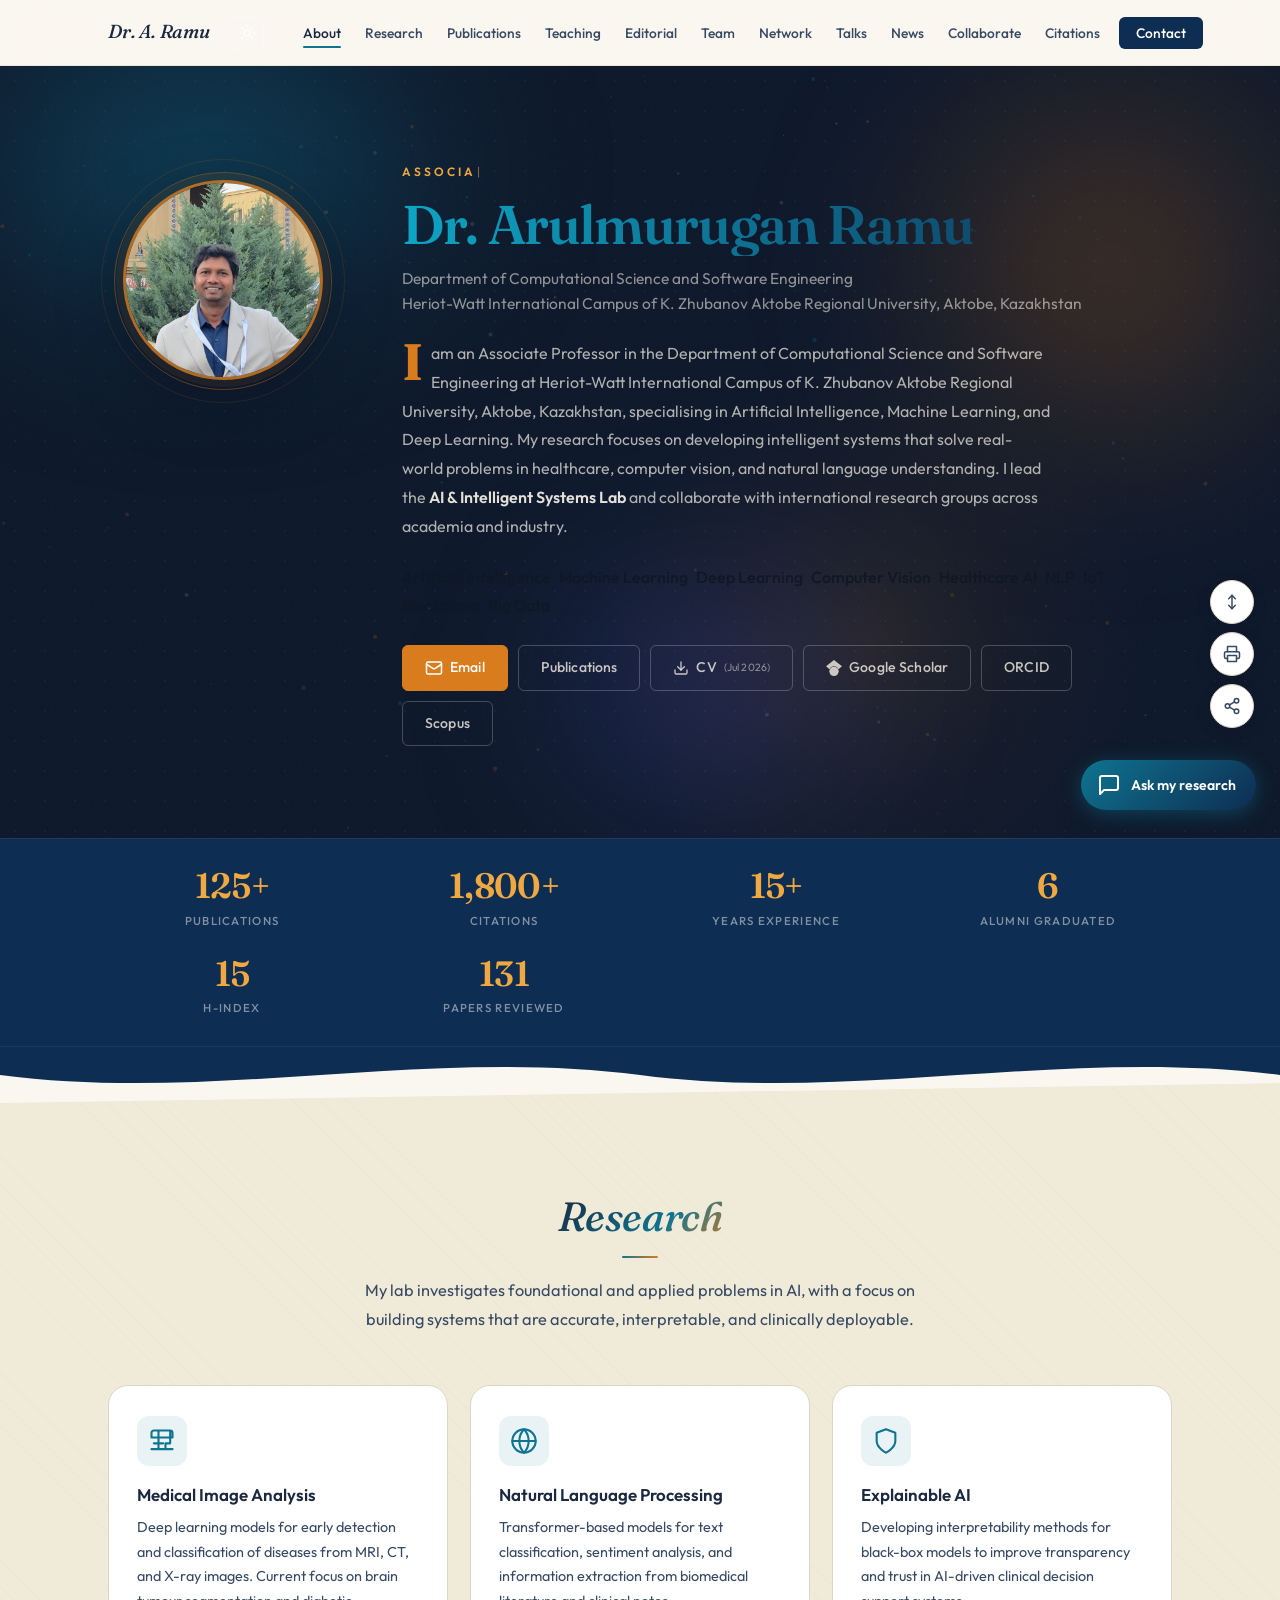
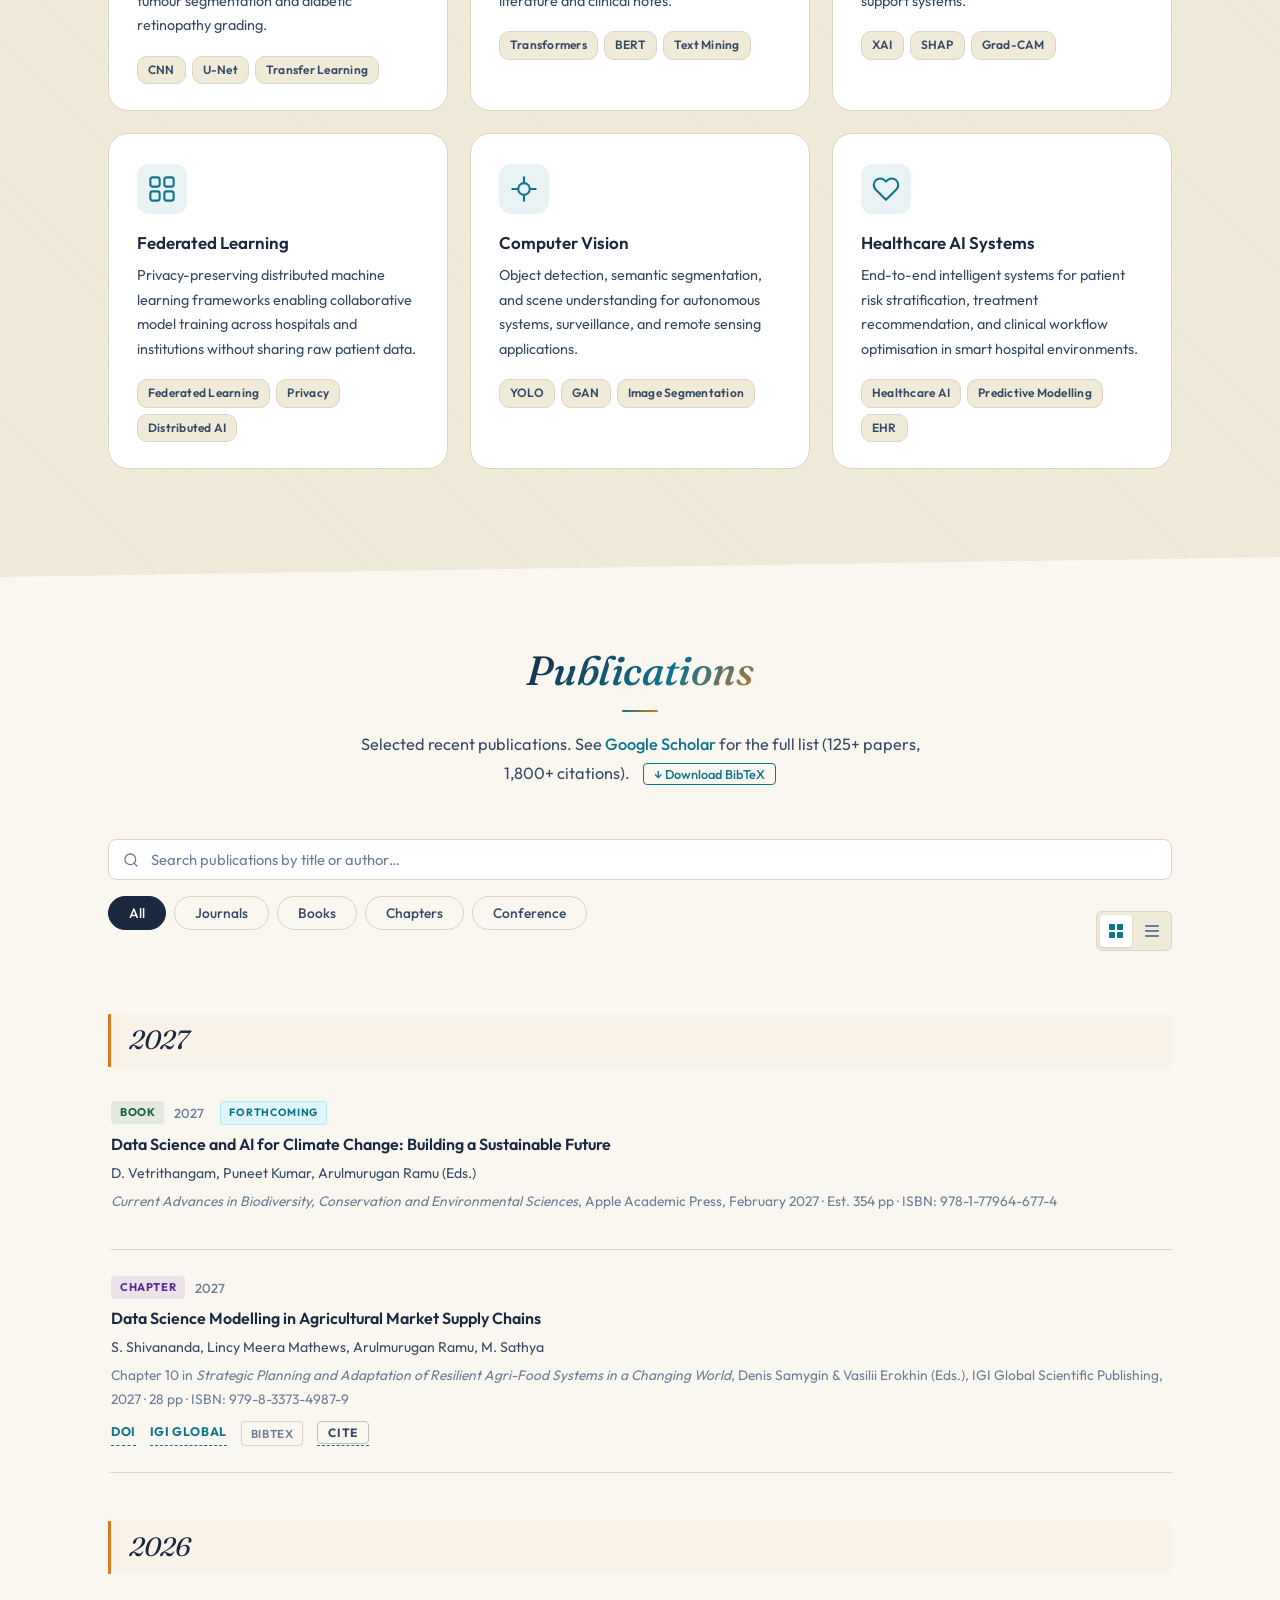
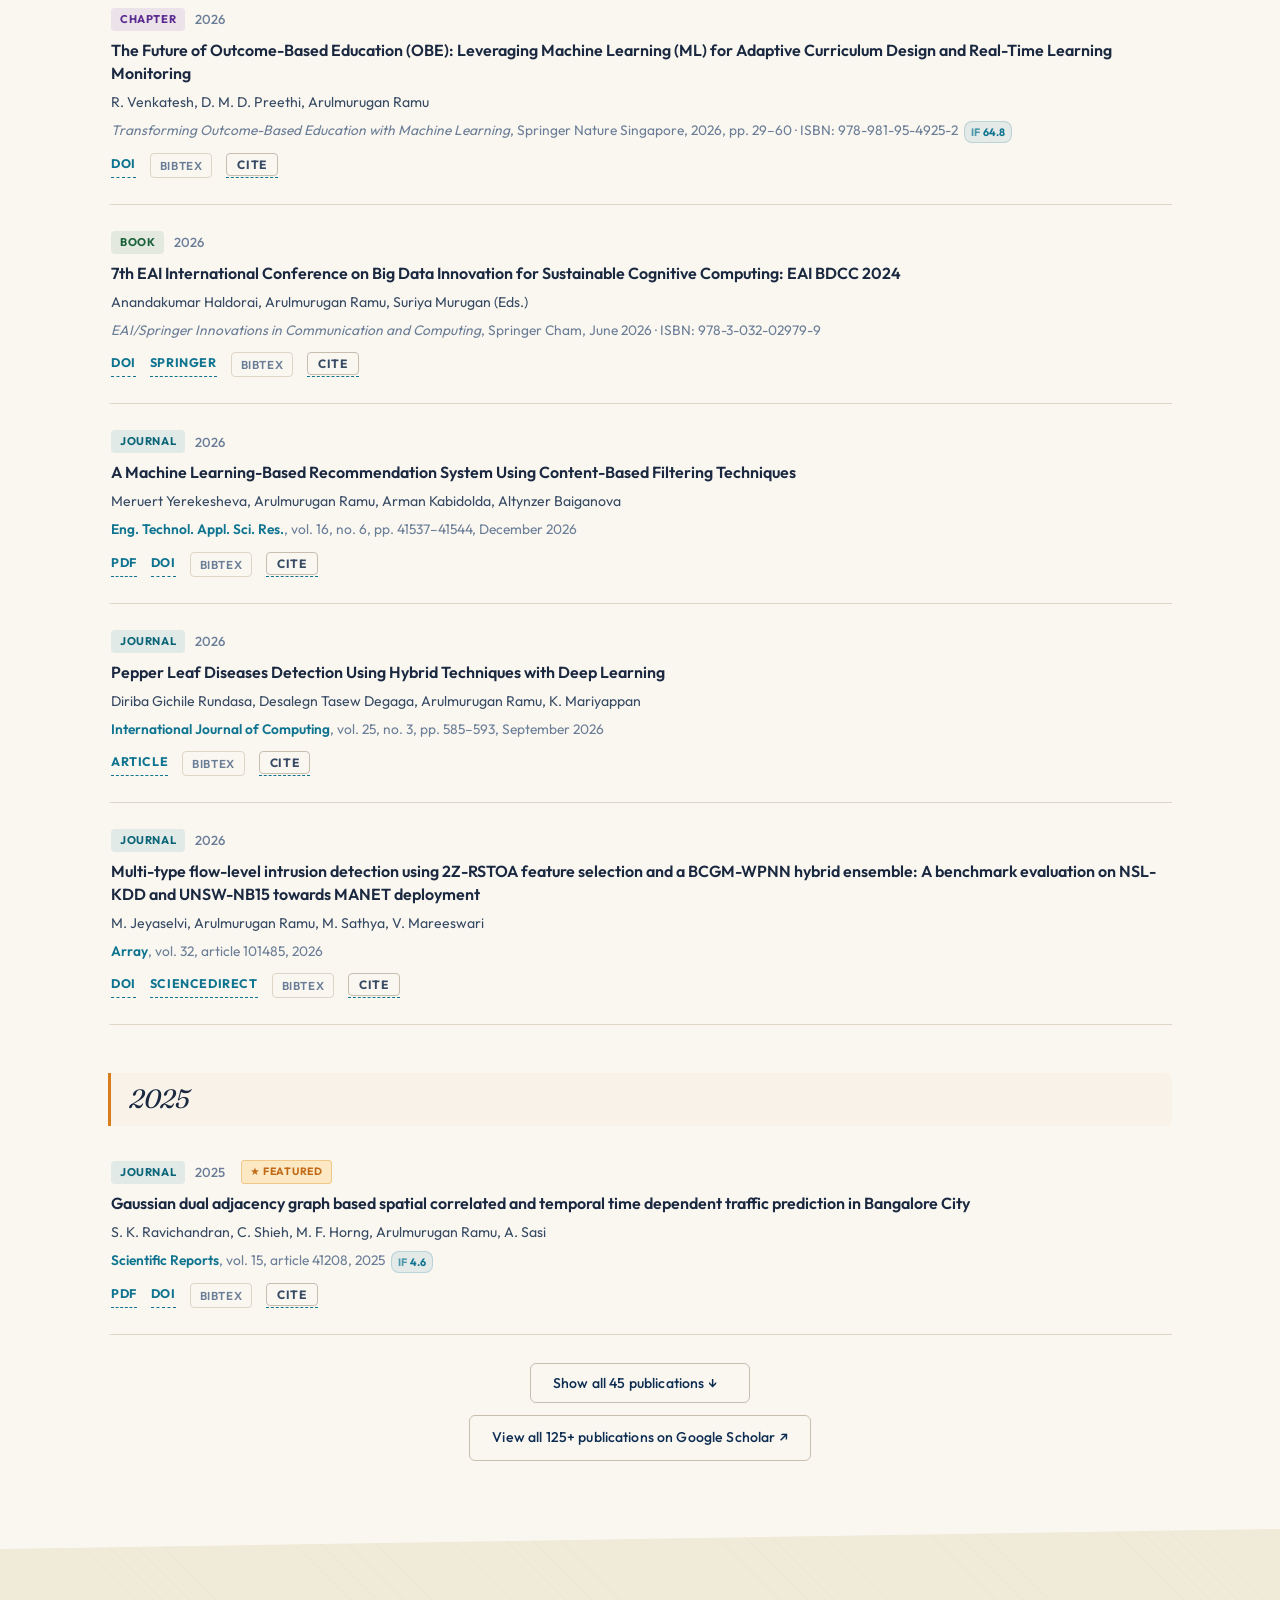
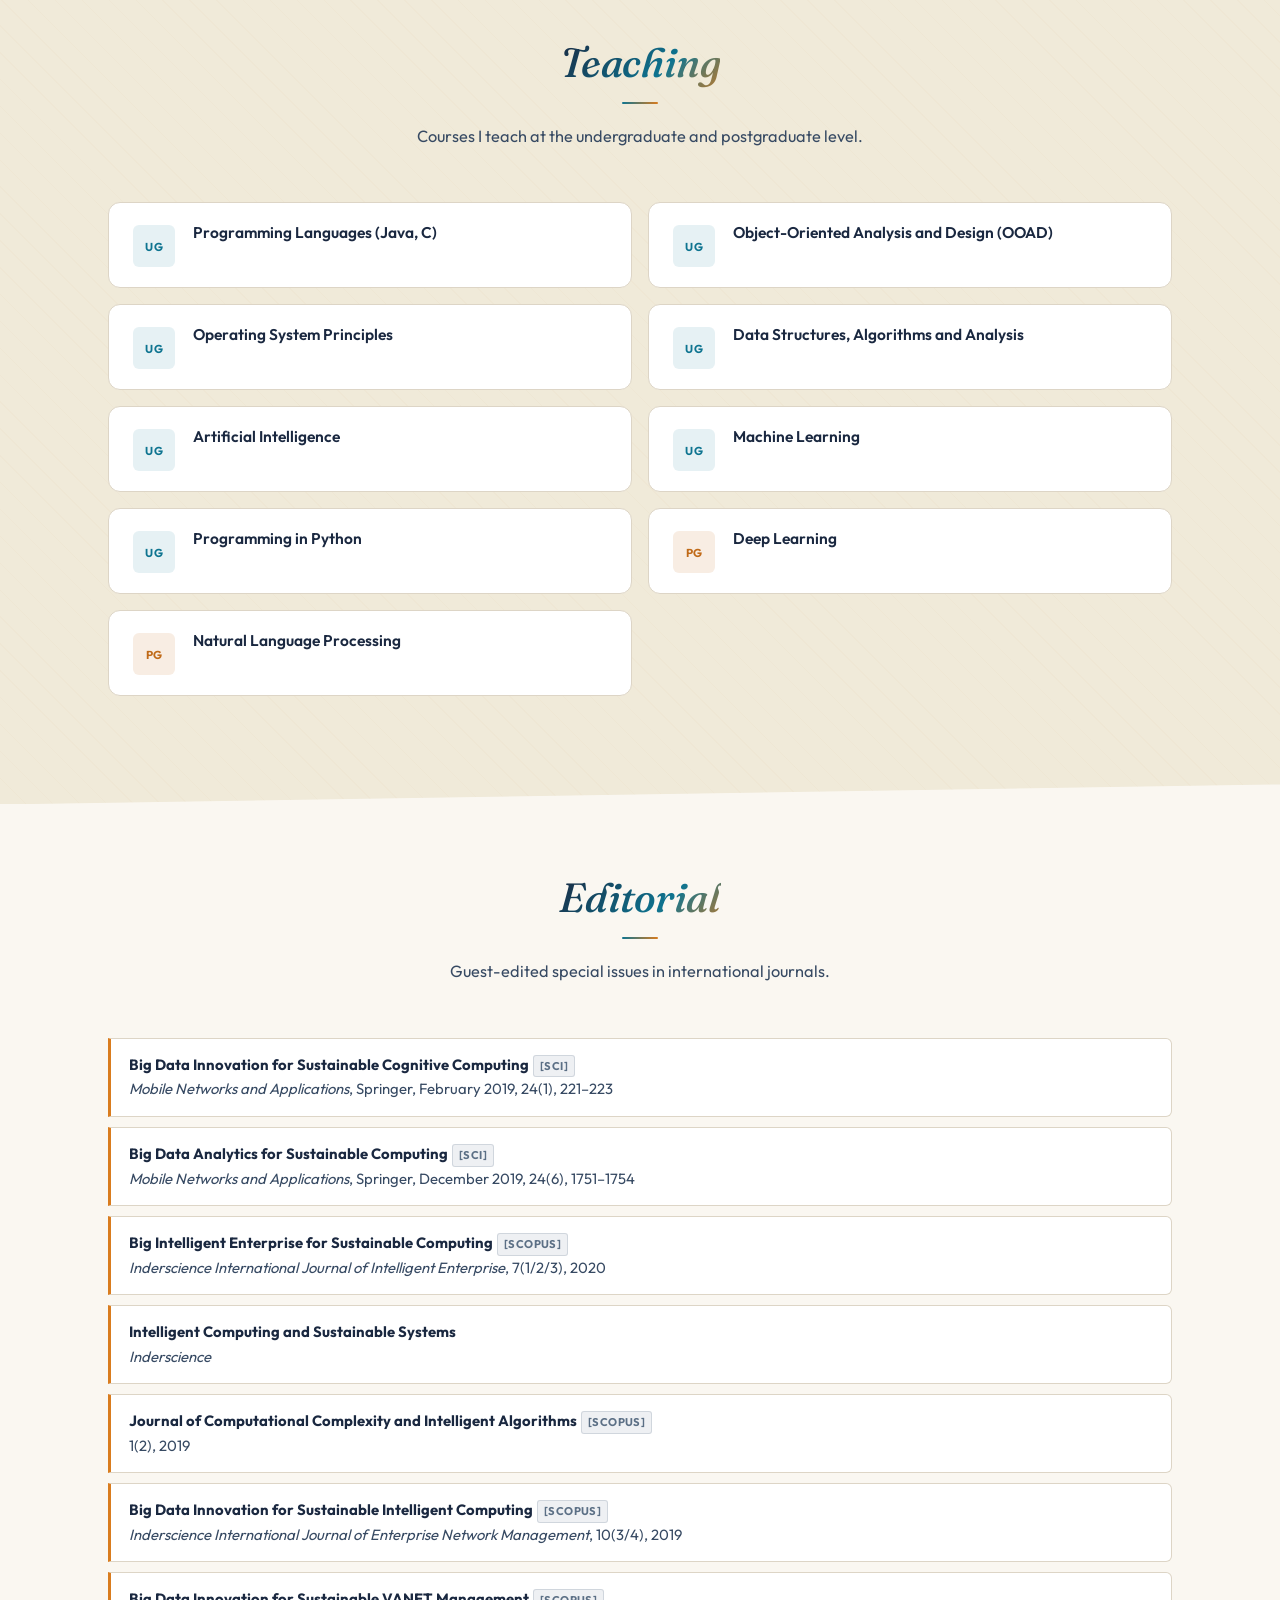
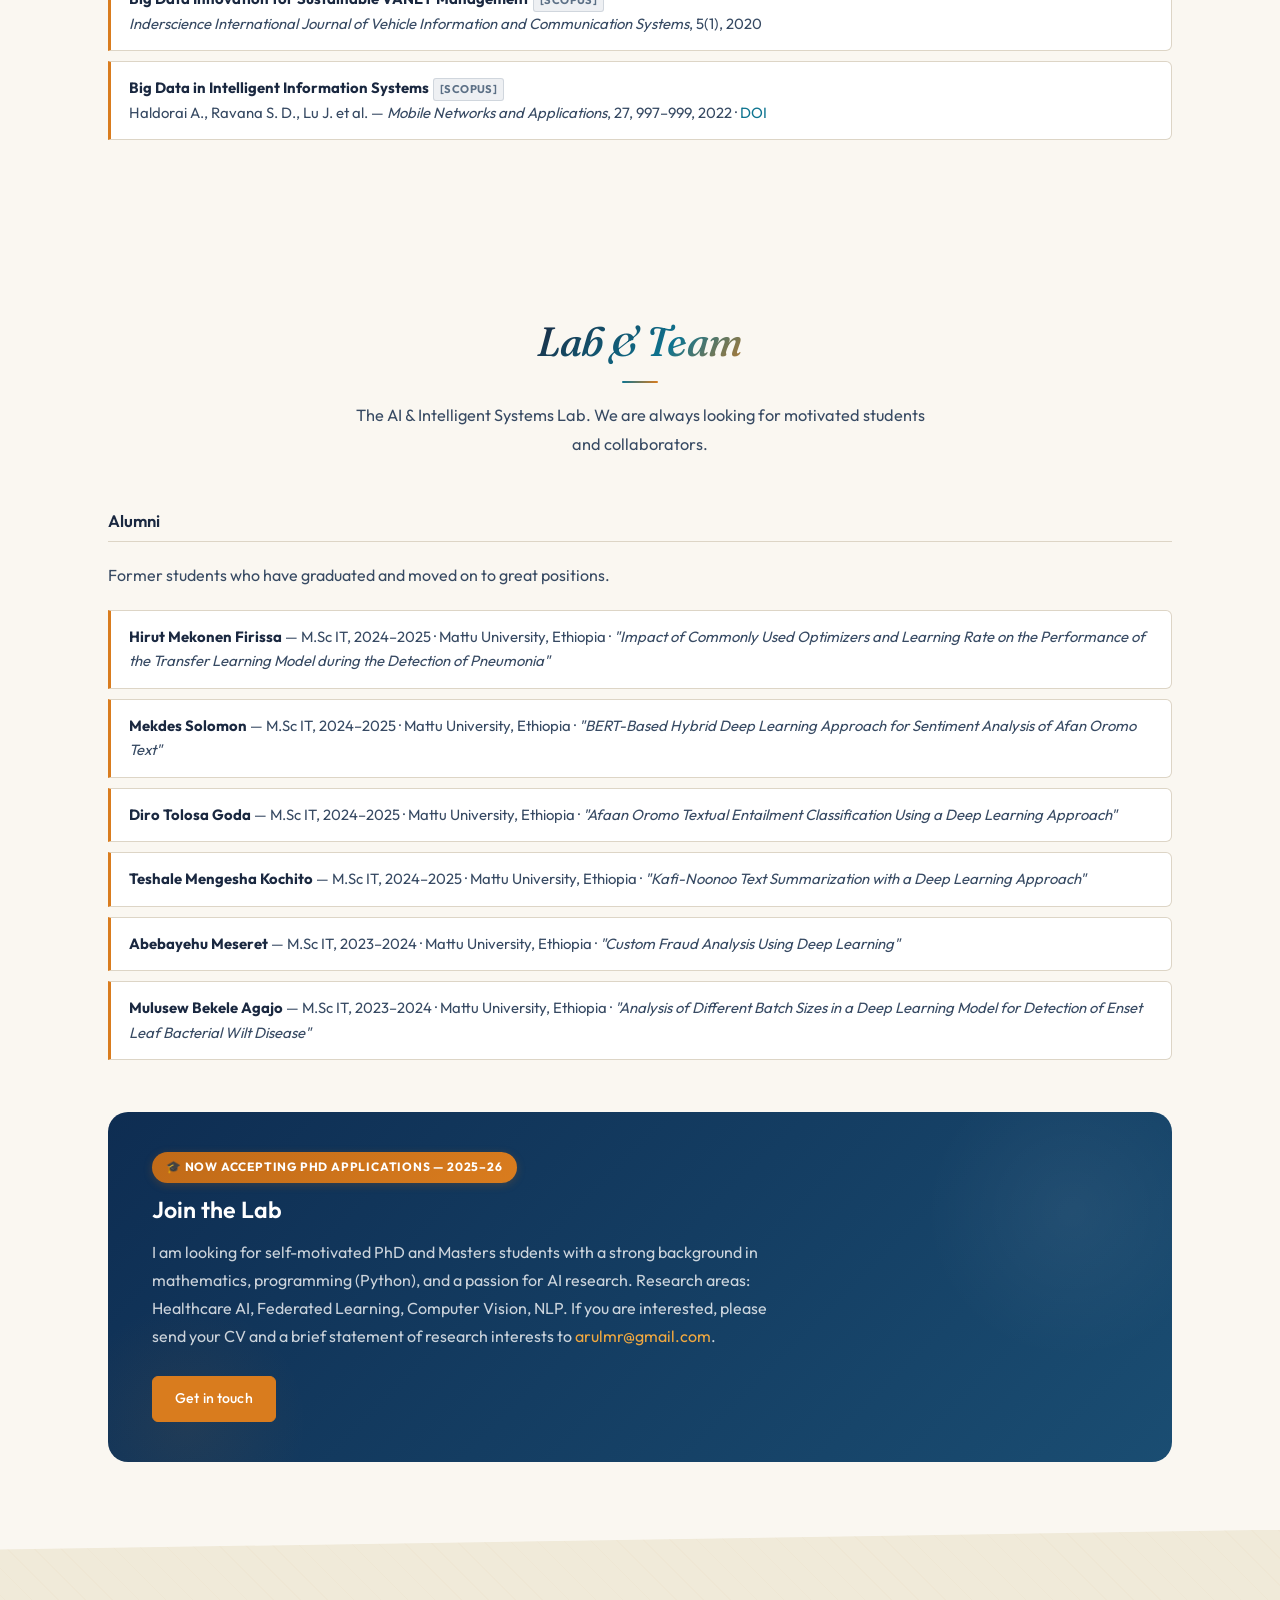
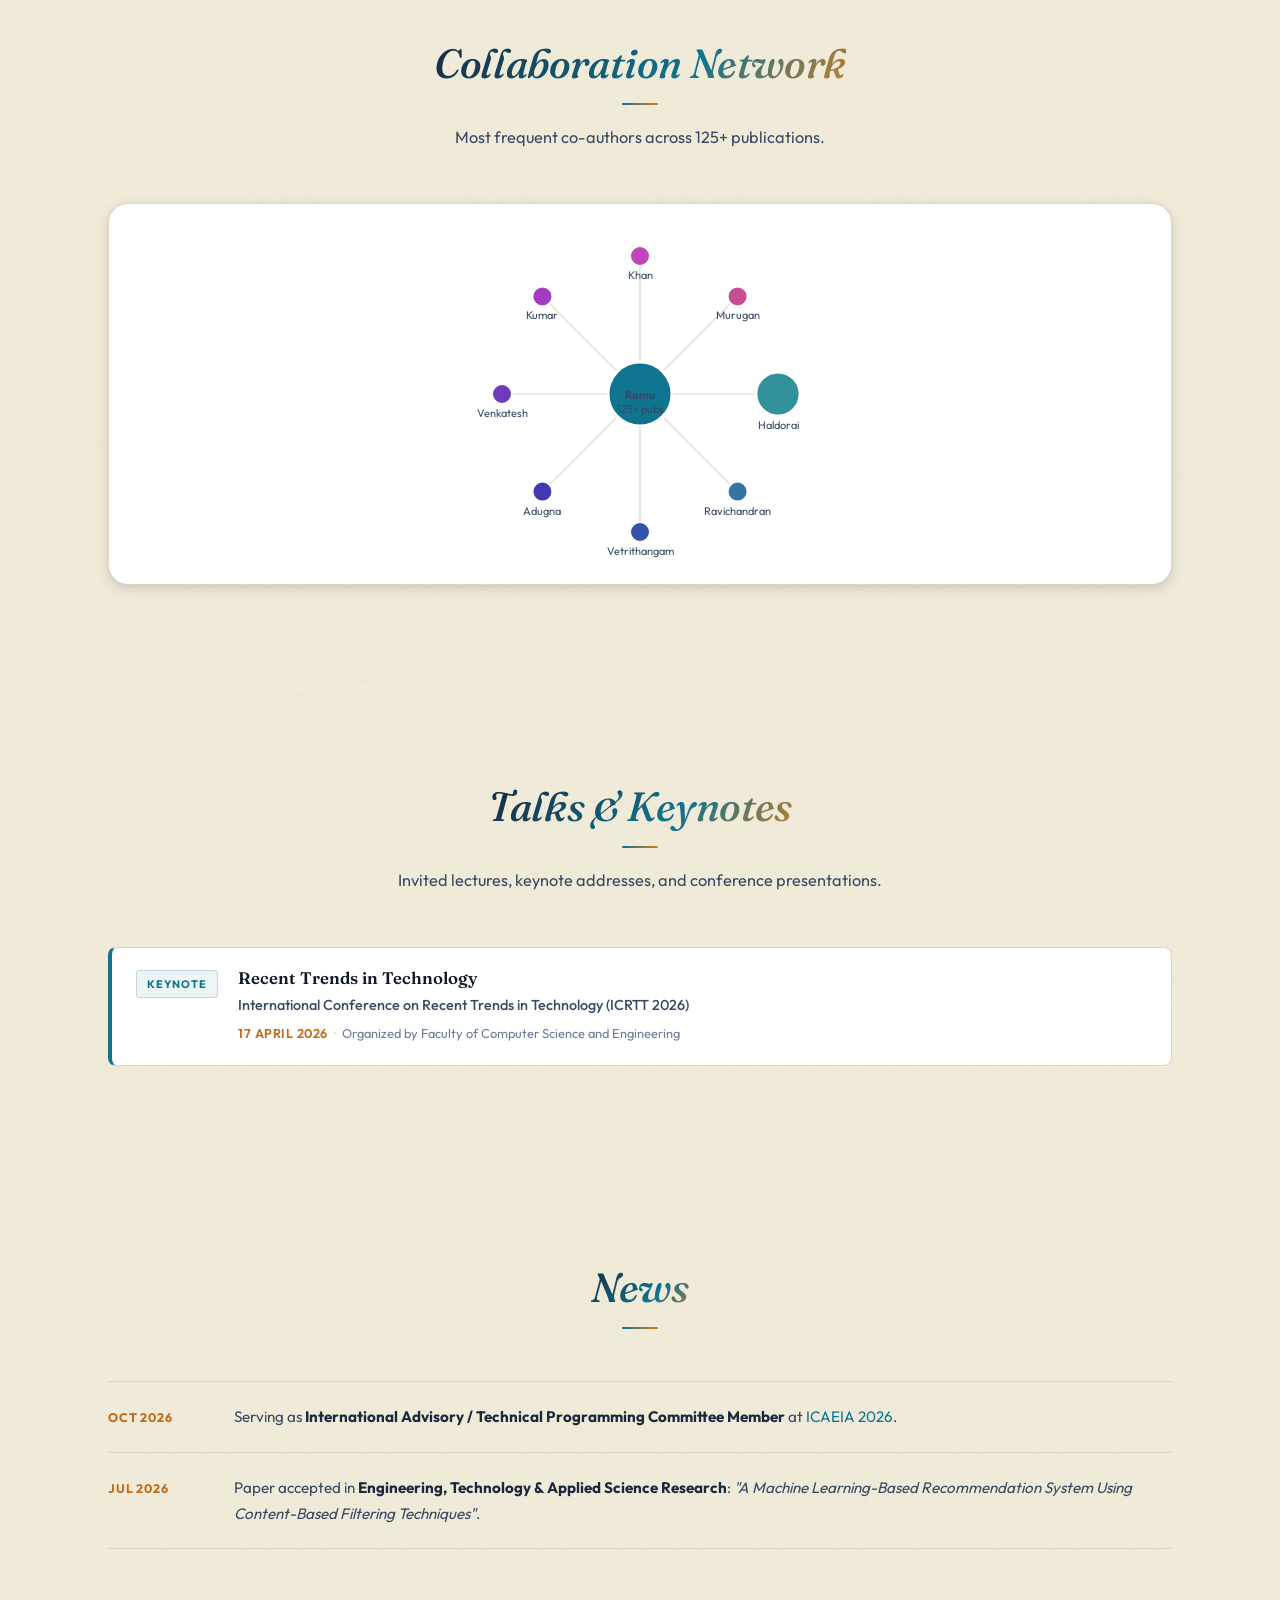
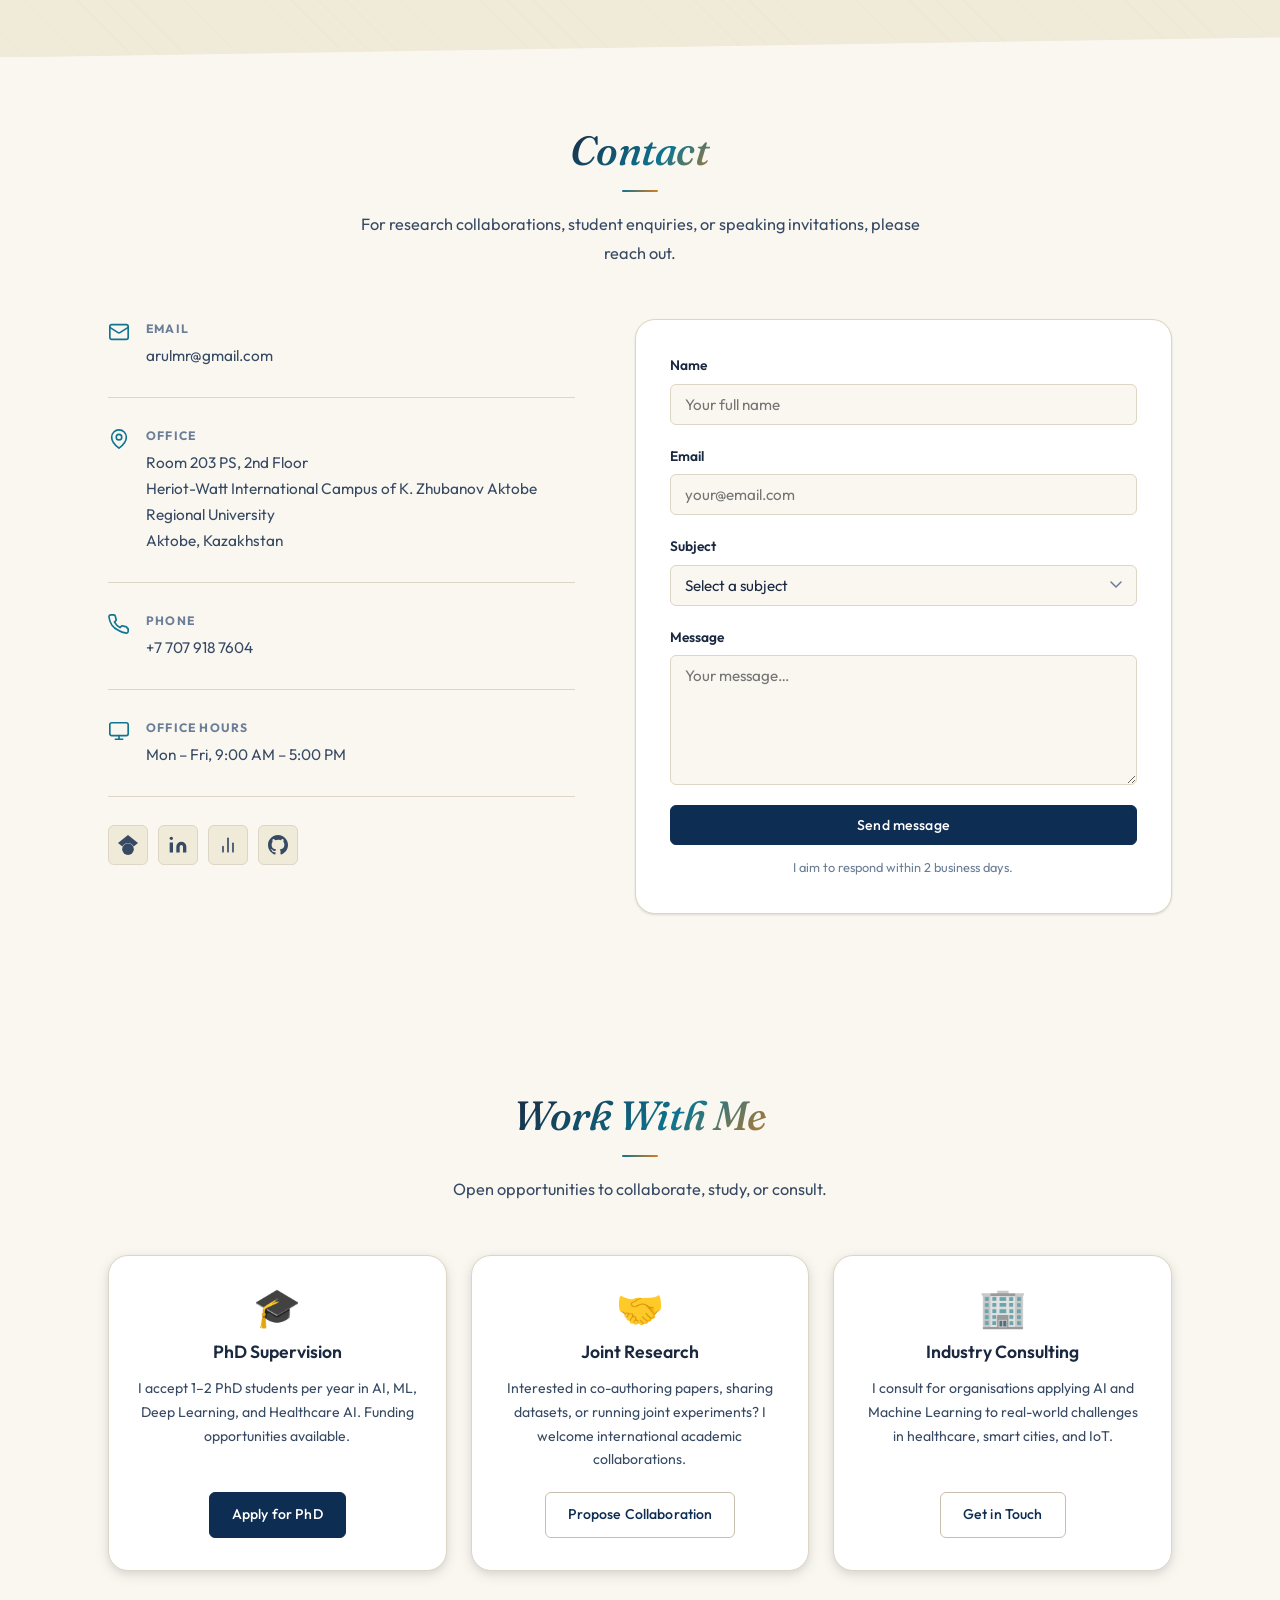
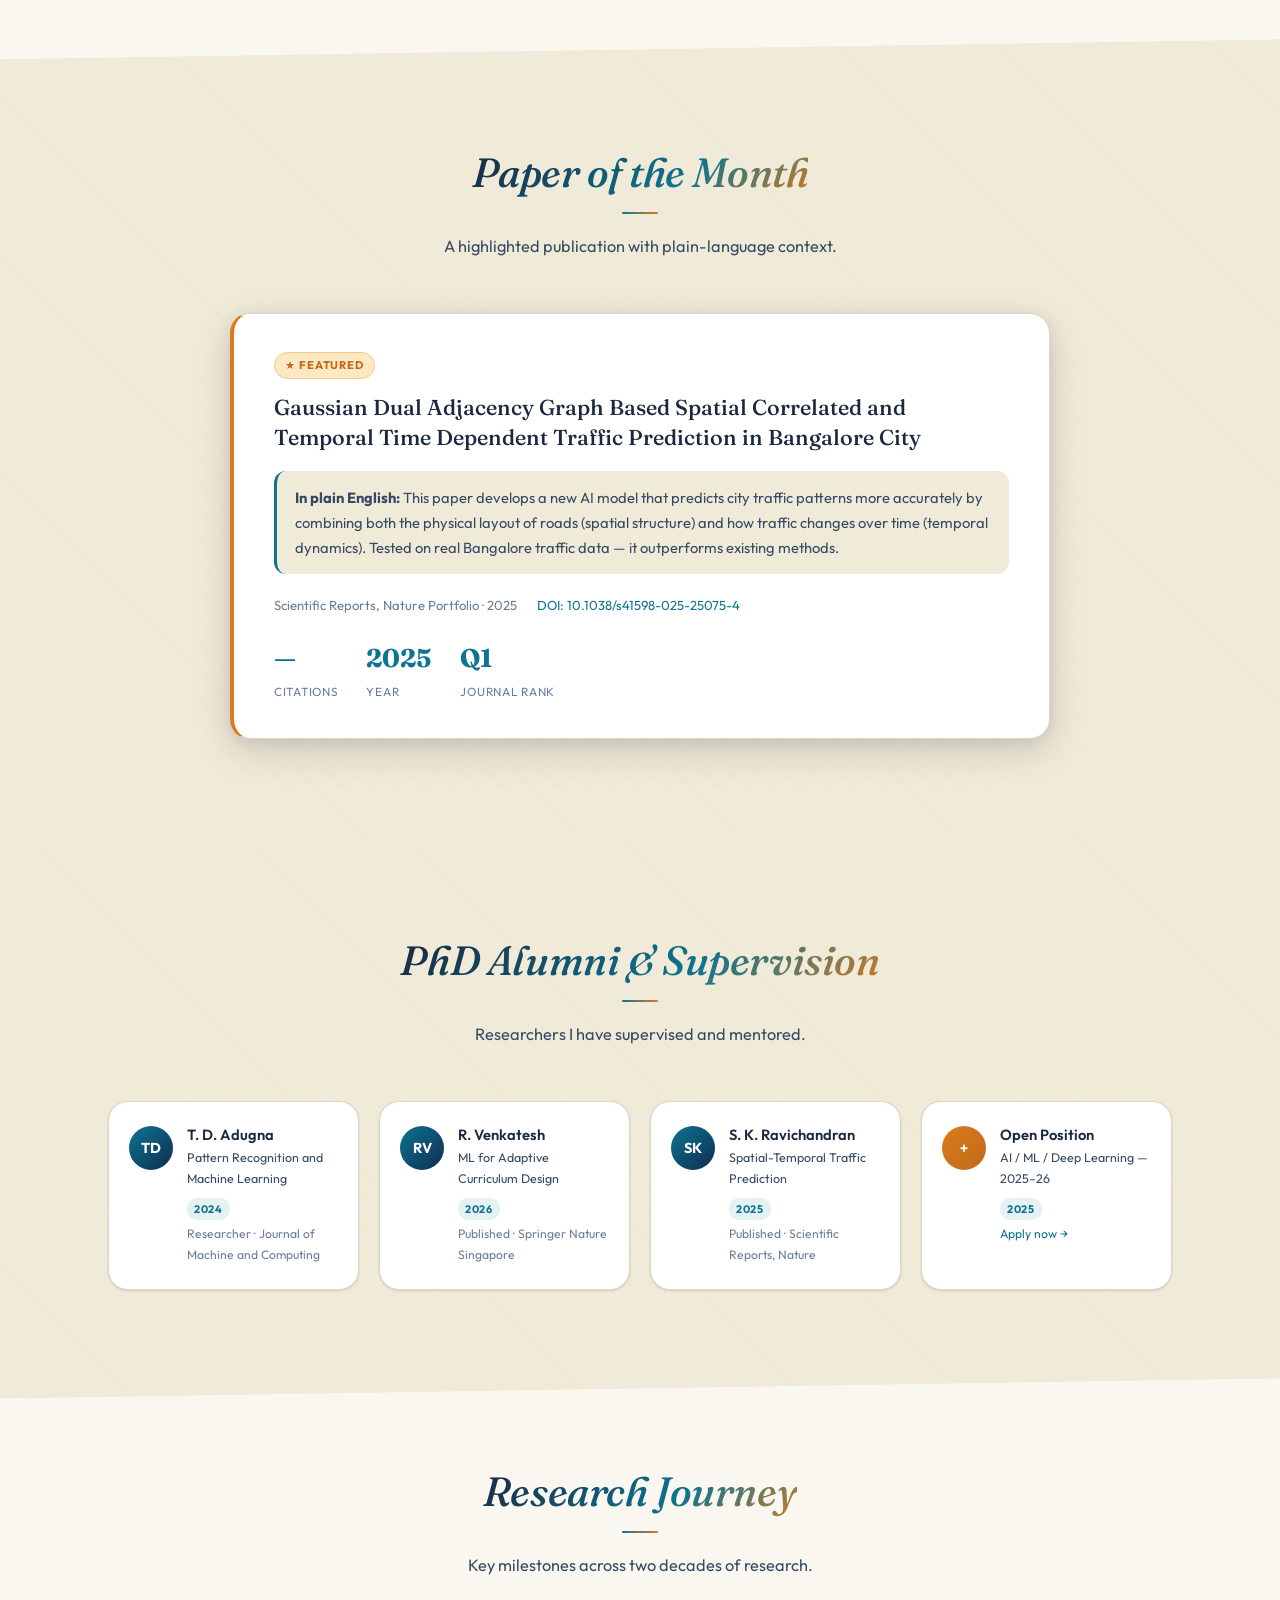
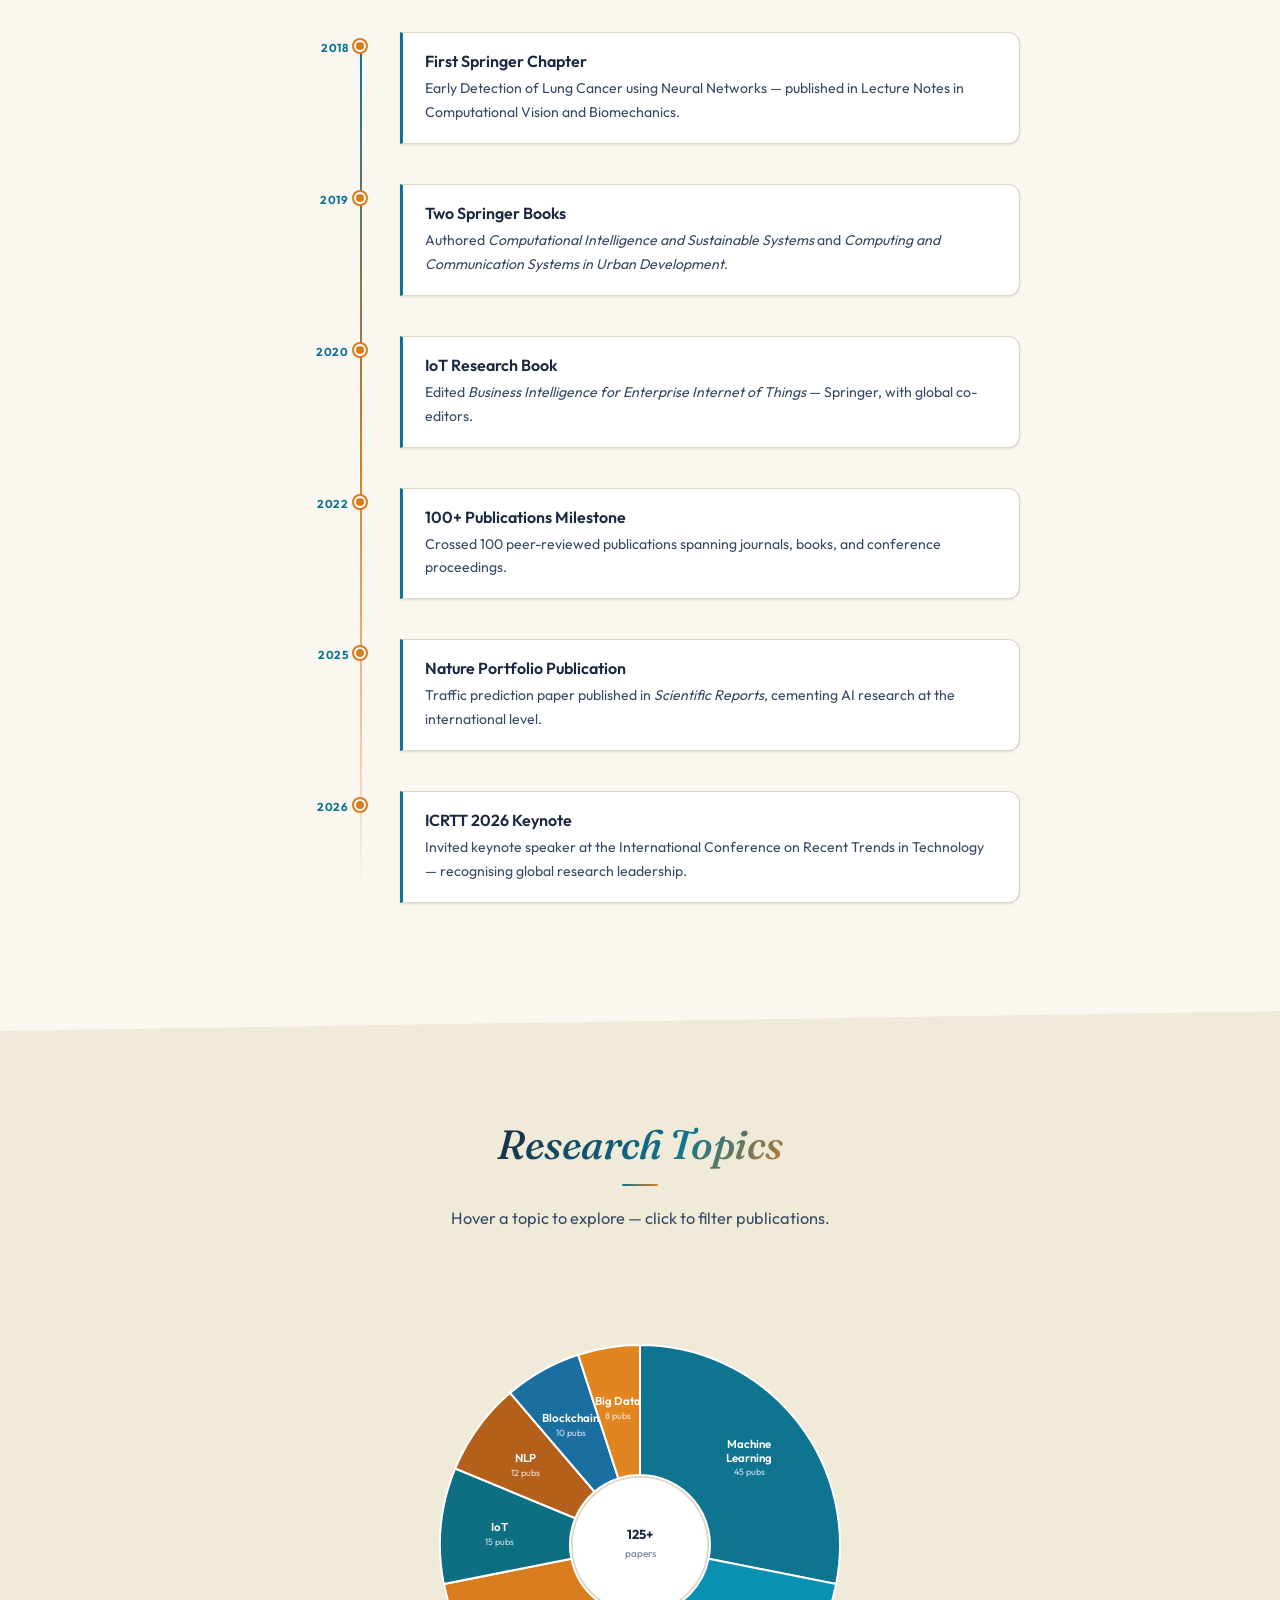
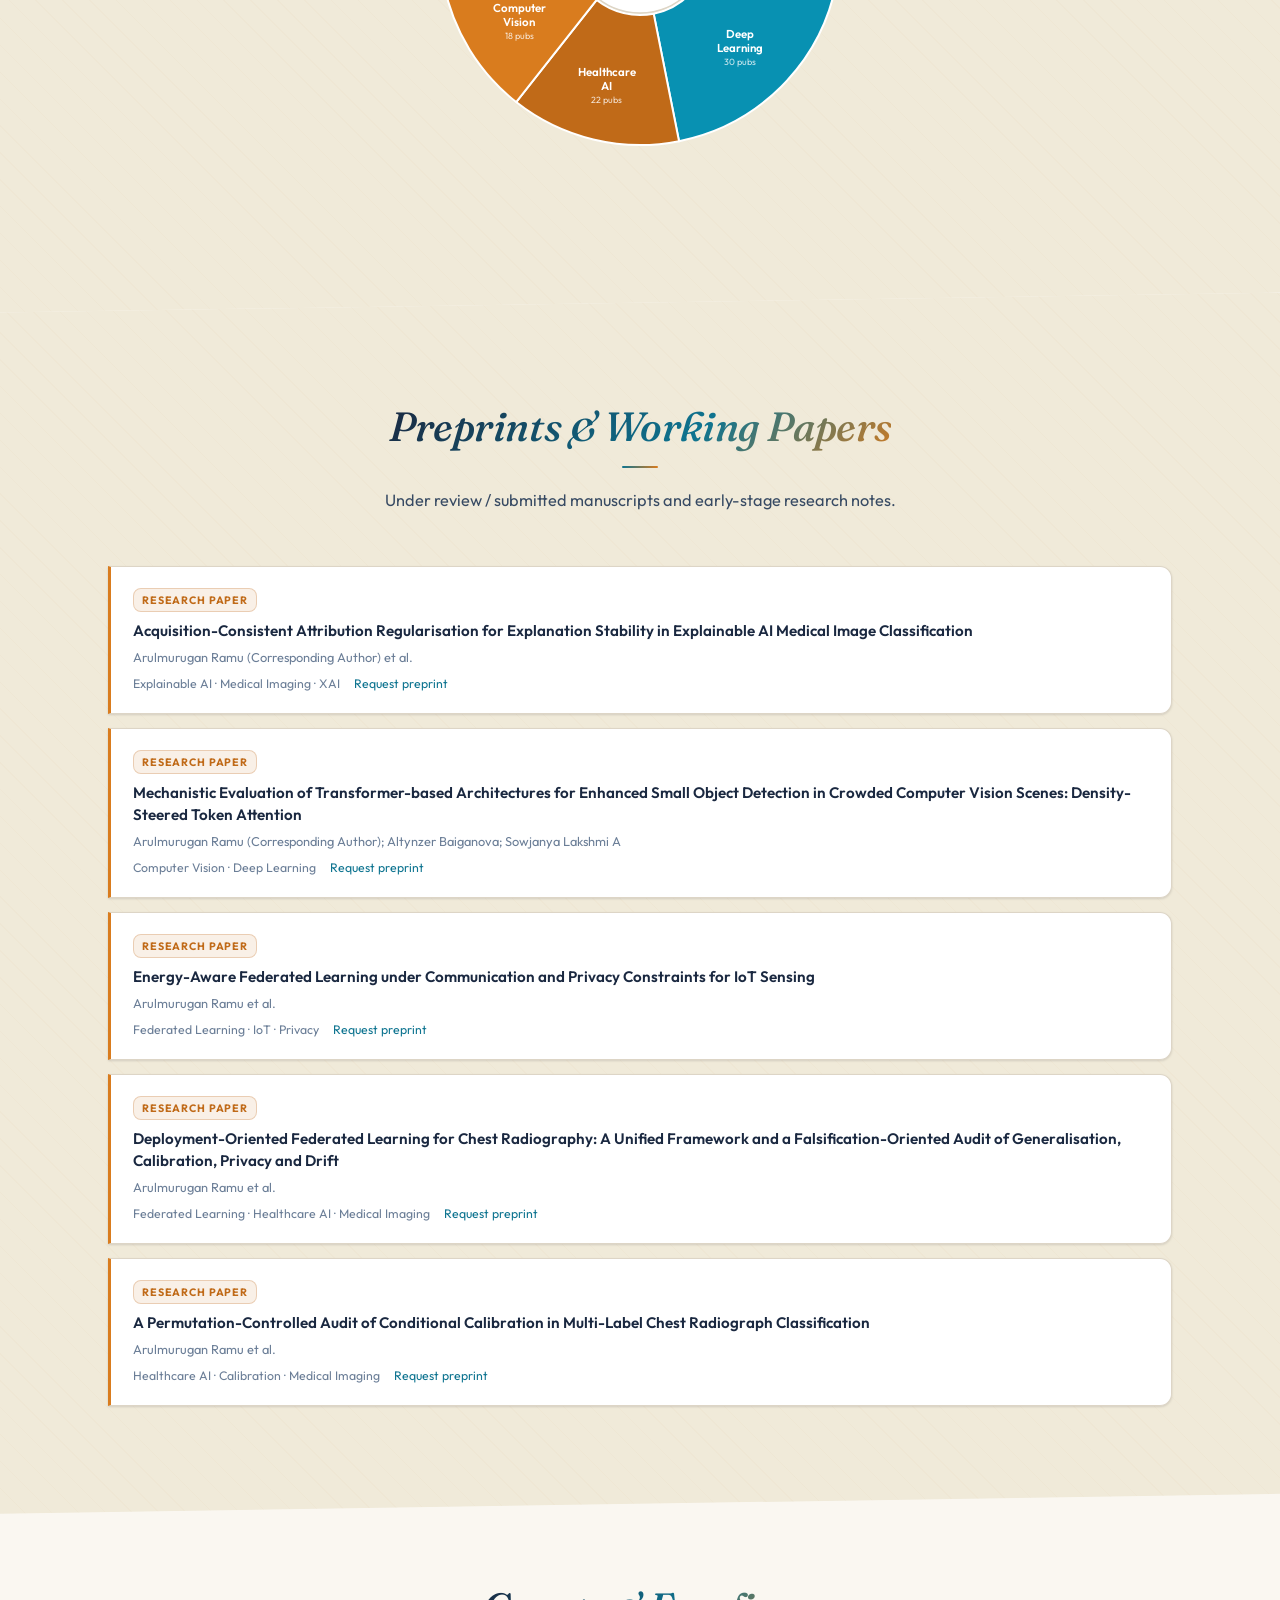
==== commit d2373a66: "feat: add Array journal paper — intrusion detection MANET, vol.32, 2026, DOI 10.1016/j.array.2026.10" ====
--- a/index.html
+++ b/index.html
@@ -347,6 +347,22 @@
           <p class="pub-venue"><em>International Journal of Computing</em>, vol. 25, no. 3, pp. 585–593, September 2026</p>
           <div class="pub-links">
             <a href="https://www.computingonline.net/computing/article/view/4857" class="pub-link" target="_blank" rel="noopener">Article</a>
+          </div>
+        </article>
+
+        <article class="pub-item" data-type="journal" data-year="2026">
+          <div class="pub-meta">
+            <span class="pub-badge journal">Journal</span>
+            <span class="pub-year">2026</span>
+          </div>
+          <h3 class="pub-title">
+            <a href="https://doi.org/10.1016/j.array.2026.101485" target="_blank" rel="noopener">Multi-type flow-level intrusion detection using 2Z-RSTOA feature selection and a BCGM-WPNN hybrid ensemble: A benchmark evaluation on NSL-KDD and UNSW-NB15 towards MANET deployment</a>
+          </h3>
+          <p class="pub-authors">M. Jeyaselvi, Arulmurugan Ramu, M. Sathya, V. Mareeswari</p>
+          <p class="pub-venue"><em>Array</em>, vol. 32, article 101485, 2026</p>
+          <div class="pub-links">
+            <a href="https://doi.org/10.1016/j.array.2026.101485" class="pub-link" target="_blank" rel="noopener">DOI</a>
+            <a href="https://www.sciencedirect.com/science/article/pii/S2590005626008088" class="pub-link" target="_blank" rel="noopener">ScienceDirect</a>
           </div>
         </article>
 
